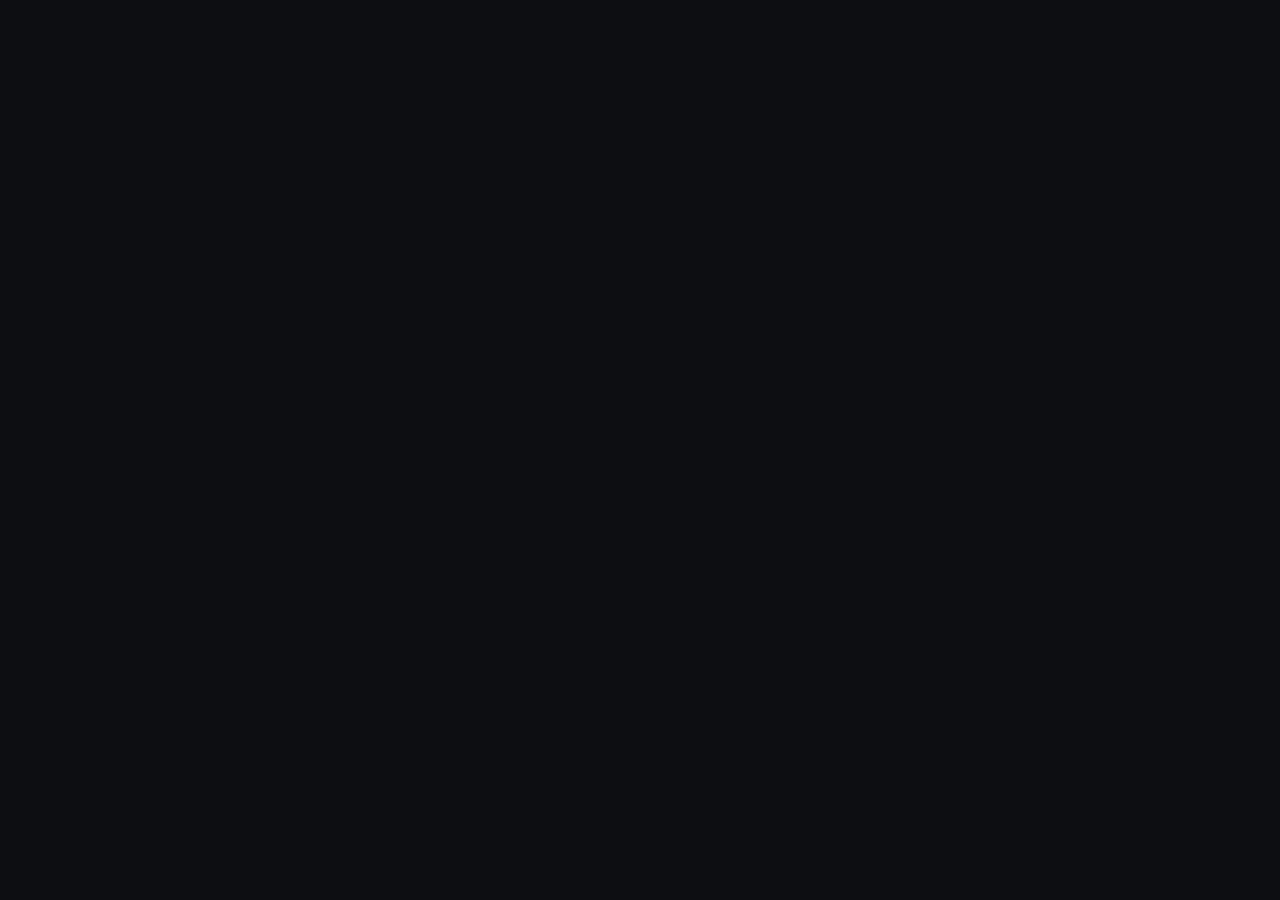
==== index.html @ af3ce326 "Add files via upload" ====
<!doctype html>
<html lang="lt">
  <head>
    <meta charset="UTF-8" />
    <meta name="viewport" content="width=device-width, initial-scale=1.0" />
    <title>Bimmeristai Kaunas</title>
    <meta
      name="description"
      content="Profesionalus BMW diagnostikos, kodavimo ir remonto servisas Kaune. Modernūs sprendimai Jūsų BMW automobiliui."
    />
    <meta property="og:title" content="Bimmeristai Kaunas" />
    <meta
      property="og:description"
      content="Profesionalus BMW diagnostikos, kodavimo ir remonto servisas Kaune. Modernūs sprendimai Jūsų BMW automobiliui."
    />
    <meta property="og:type" content="website" />
    <meta property="og:image" content="https://i.postimg.cc/wjW2sKHS/bimmeristai-logo.jpg" />
    <meta name="twitter:card" content="summary_large_image" />
    <link rel="preconnect" href="https://fonts.googleapis.com" />
    <link rel="preconnect" href="https://fonts.gstatic.com" crossorigin />
    <link
      href="https://fonts.googleapis.com/css2?family=JetBrains+Mono:wght@400;600&family=Plus+Jakarta+Sans:wght@400;500;600;700&family=Rajdhani:wght@600;700&display=swap"
      rel="stylesheet"
    />
    <link rel="stylesheet" href="./style.css" />
  </head>
  <body class="bg-[#0d0e12] text-[#f0f2f5] antialiased selection:bg-[#0066bf] selection:text-white">
    <div id="root"></div>
    <script src="./script.js" defer></script>
    <script type="module" src="/src/main.tsx"></script>
  </body>
</html>
---- style.css ----
/* ==========================================================================
   BIMMERISTAI KAUNAS — BMW DIAGNOSTIKA, KODAVIMAS IR REMONTAS
   Production Stylesheet (style.css)
   Theme: Dark M-Performance Automotive Precision
   ========================================================================== */

:root {
  --bg-canvas: #0d0e12;
  --bg-surface: #16181f;
  --bg-surface-elevated: #1c1f28;
  --bg-glass: rgba(22, 24, 31, 0.88);

  --m-blue: #0066bf;
  --m-blue-bright: #1e88e5;
  --m-navy: #00205b;
  --m-red: #e00000;

  --text-primary: #ffffff;
  --text-secondary: #f0f2f5;
  --text-muted: #9aa1b2;
  --text-subtle: #687082;

  --border-hairline: rgba(240, 242, 245, 0.1);
  --border-hover: rgba(0, 102, 191, 0.55);
  --border-red-accent: rgba(224, 0, 0, 0.55);

  --font-display: 'Rajdhani', -apple-system, BlinkMacSystemFont, sans-serif;
  --font-body: 'Plus Jakarta Sans', -apple-system, BlinkMacSystemFont, sans-serif;
  --font-mono: 'JetBrains Mono', monospace;

  --radius-sm: 6px;
  --radius-md: 10px;
  --radius-lg: 14px;

  --ease-out-expo: cubic-bezier(0.16, 1, 0.3, 1);
  --container-max: 1200px;
}

*,
*::before,
*::after {
  box-sizing: border-box;
}

html {
  scroll-behavior: smooth;
  background-color: var(--bg-canvas);
  color: var(--text-secondary);
  font-family: var(--font-body);
  -webkit-font-smoothing: antialiased;
  -moz-osx-font-smoothing: grayscale;
}

body {
  margin: 0;
  background-color: var(--bg-canvas);
  color: var(--text-secondary);
  line-height: 1.6;
  letter-spacing: 0.01em;
  overflow-x: hidden;
}

.m-stripe-bar {
  height: 3px;
  width: 100%;
  background: linear-gradient(
    90deg,
    var(--m-blue) 0%,
    var(--m-blue) 33.33%,
    var(--m-navy) 33.33%,
    var(--m-navy) 66.66%,
    var(--m-red) 66.66%,
    var(--m-red) 100%
  );
}

.m-stripe-pill {
  display: inline-flex;
  width: 36px;
  height: 4px;
  transform: skewX(-24deg);
  background: linear-gradient(
    90deg,
    var(--m-blue) 0%,
    var(--m-blue) 33%,
    var(--m-navy) 33%,
    var(--m-navy) 66%,
    var(--m-red) 66%,
    var(--m-red) 100%
  );
}

.font-display {
  font-family: var(--font-display);
}

.font-body {
  font-family: var(--font-body);
}

.font-mono-tabular {
  font-family: var(--font-mono);
  font-variant-numeric: tabular-nums;
}

.headline-balance {
  text-wrap: balance;
}

.carbon-surface {
  background-color: var(--bg-surface);
  background-image:
    radial-gradient(circle at 100% 0%, rgba(0, 102, 191, 0.10) 0%, transparent 50%),
    radial-gradient(circle at 0% 100%, rgba(224, 0, 0, 0.06) 0%, transparent 45%),
    repeating-linear-gradient(
      135deg,
      rgba(255, 255, 255, 0.014) 0px,
      rgba(255, 255, 255, 0.014) 2px,
      transparent 2px,
      transparent 6px
    );
  border: 1px solid var(--border-hairline);
  transition: transform 180ms var(--ease-out-expo), border-color 180ms var(--ease-out-expo);
}

.carbon-surface:hover {
  border-color: var(--border-hover);
  transform: translateY(-2px);
}

.site-header-glass {
  background: var(--bg-glass);
  backdrop-filter: blur(16px);
  -webkit-backdrop-filter: blur(16px);
  border-bottom: 1px solid var(--border-hairline);
}

.btn-m-primary {
  display: inline-flex;
  align-items: center;
  justify-content: center;
  gap: 0.5rem;
  background: linear-gradient(135deg, var(--m-blue) 0%, var(--m-navy) 100%);
  color: var(--text-primary);
  font-family: var(--font-body);
  font-weight: 600;
  border: 1px solid rgba(0, 102, 191, 0.75);
  border-radius: var(--radius-sm);
  padding: 0.75rem 1.5rem;
  text-decoration: none;
  white-space: nowrap;
  cursor: pointer;
  transition: transform 160ms var(--ease-out-expo), filter 160ms var(--ease-out-expo), border-color 160ms var(--ease-out-expo);
}

.btn-m-primary:hover {
  transform: translateY(-1px);
  filter: brightness(1.12);
  border-color: #3898ec;
}

.btn-m-danger {
  display: inline-flex;
  align-items: center;
  justify-content: center;
  gap: 0.5rem;
  background: linear-gradient(135deg, var(--m-red) 0%, #990000 100%);
  color: var(--text-primary);
  font-family: var(--font-body);
  font-weight: 600;
  border: 1px solid rgba(224, 0, 0, 0.8);
  border-radius: var(--radius-sm);
  padding: 0.625rem 1.25rem;
  text-decoration: none;
  white-space: nowrap;
  cursor: pointer;
  transition: transform 160ms var(--ease-out-expo), filter 160ms var(--ease-out-expo);
}

.btn-m-danger:hover {
  transform: translateY(-1px);
  filter: brightness(1.12);
}

.btn-m-secondary {
  display: inline-flex;
  align-items: center;
  justify-content: center;
  gap: 0.5rem;
  background: rgba(22, 24, 31, 0.9);
  color: var(--text-secondary);
  font-family: var(--font-body);
  font-weight: 600;
  border: 1px solid rgba(240, 242, 245, 0.18);
  border-radius: var(--radius-sm);
  padding: 0.75rem 1.5rem;
  text-decoration: none;
  white-space: nowrap;
  cursor: pointer;
  transition: transform 160ms var(--ease-out-expo), border-color 160ms var(--ease-out-expo);
}

.btn-m-secondary:hover {
  transform: translateY(-1px);
  border-color: var(--m-blue);
  color: var(--text-primary);
}

.nav-link-clean {
  position: relative;
  color: var(--text-secondary);
  text-decoration: none;
  font-size: 0.9375rem;
  font-weight: 500;
  white-space: nowrap;
  padding: 0.25rem 0;
  transition: color 160ms var(--ease-out-expo);
}

.nav-link-clean::after {
  content: '';
  position: absolute;
  left: 0;
  bottom: -2px;
  width: 100%;
  height: 2px;
  background: linear-gradient(90deg, var(--m-blue), var(--m-red));
  transform: scaleX(0);
  transform-origin: left;
  transition: transform 180ms var(--ease-out-expo);
}

.nav-link-clean:hover {
  color: var(--text-primary);
}

.nav-link-clean:hover::after {
  transform: scaleX(1);
}

a:focus-visible,
button:focus-visible,
input:focus-visible,
select:focus-visible,
textarea:focus-visible {
  outline: 2px solid var(--m-blue-bright);
  outline-offset: 2px;
}

.warning-callout-bar {
  display: inline-flex;
  align-items: center;
  gap: 0.625rem;
  padding: 0.5rem 0.875rem;
  background: rgba(224, 0, 0, 0.12);
  border-left: 3px solid var(--m-red);
  color: var(--text-primary);
  font-size: 0.875rem;
  font-weight: 600;
}
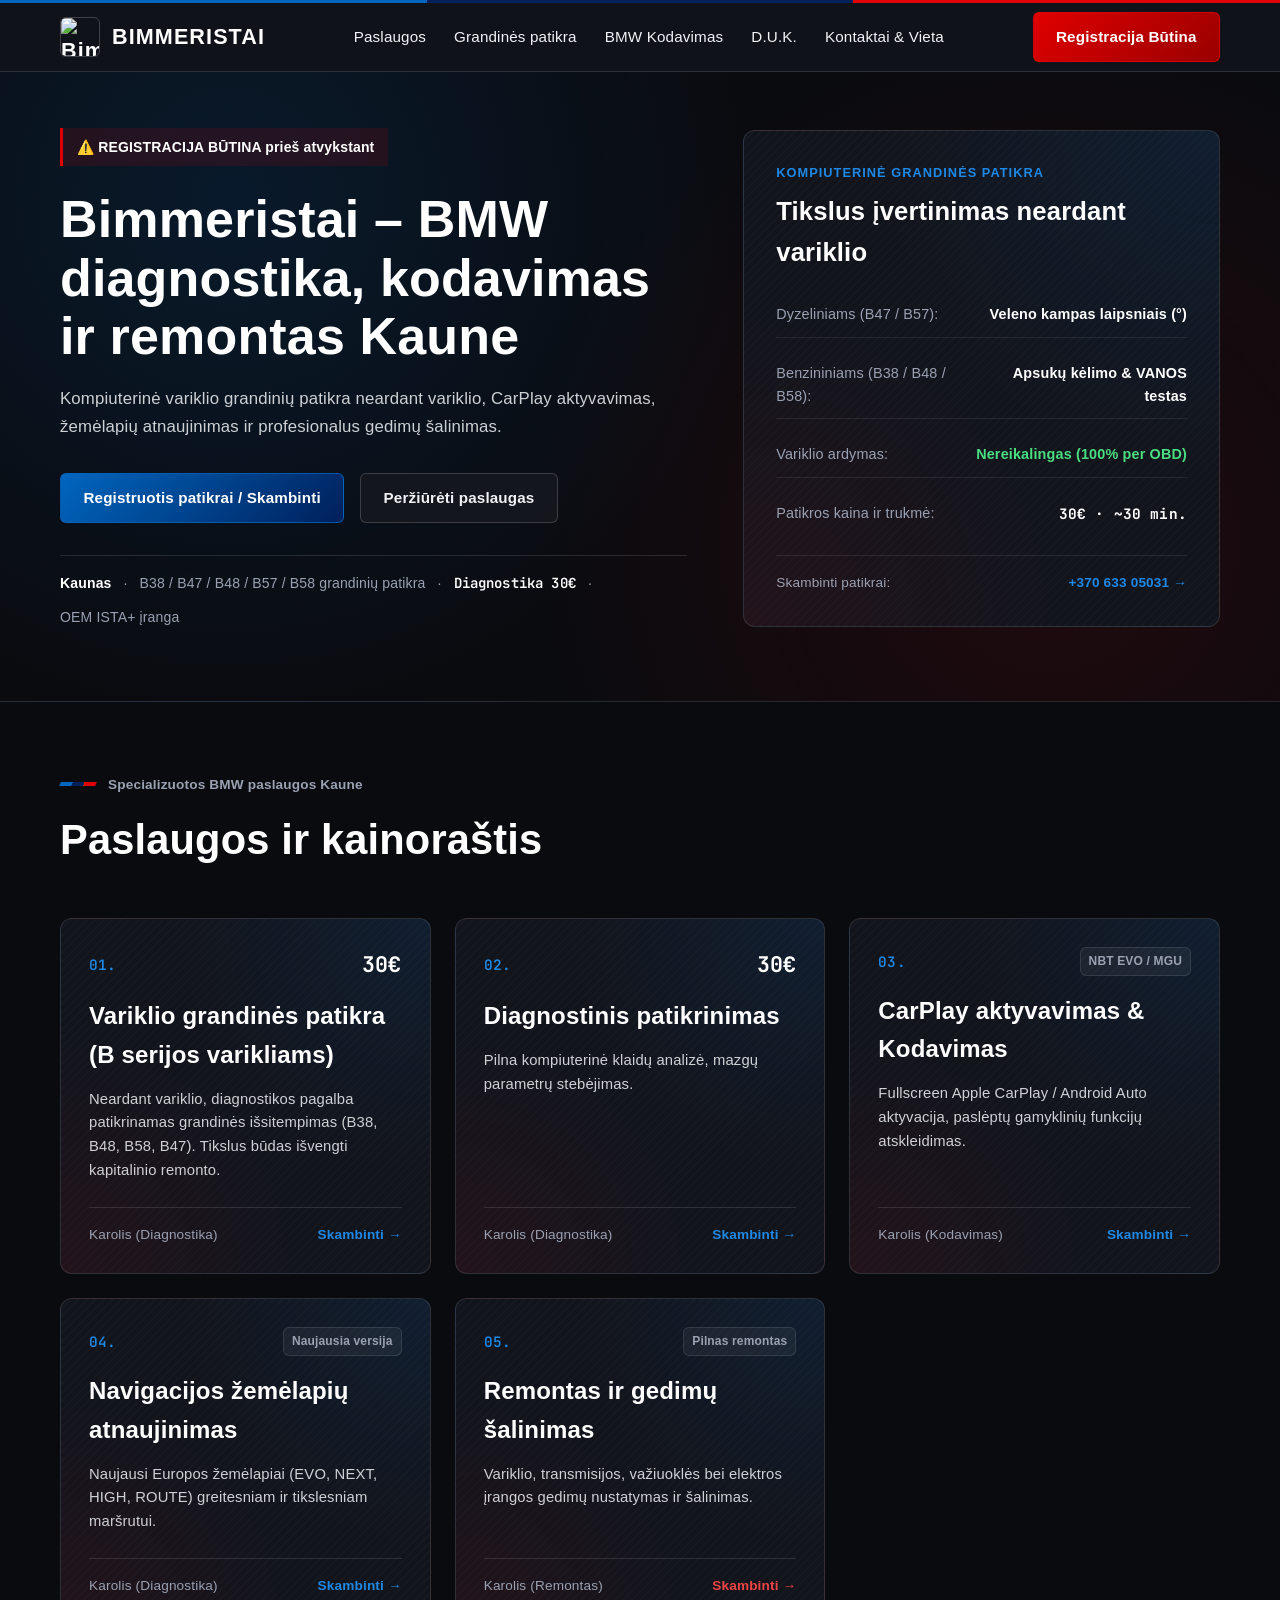
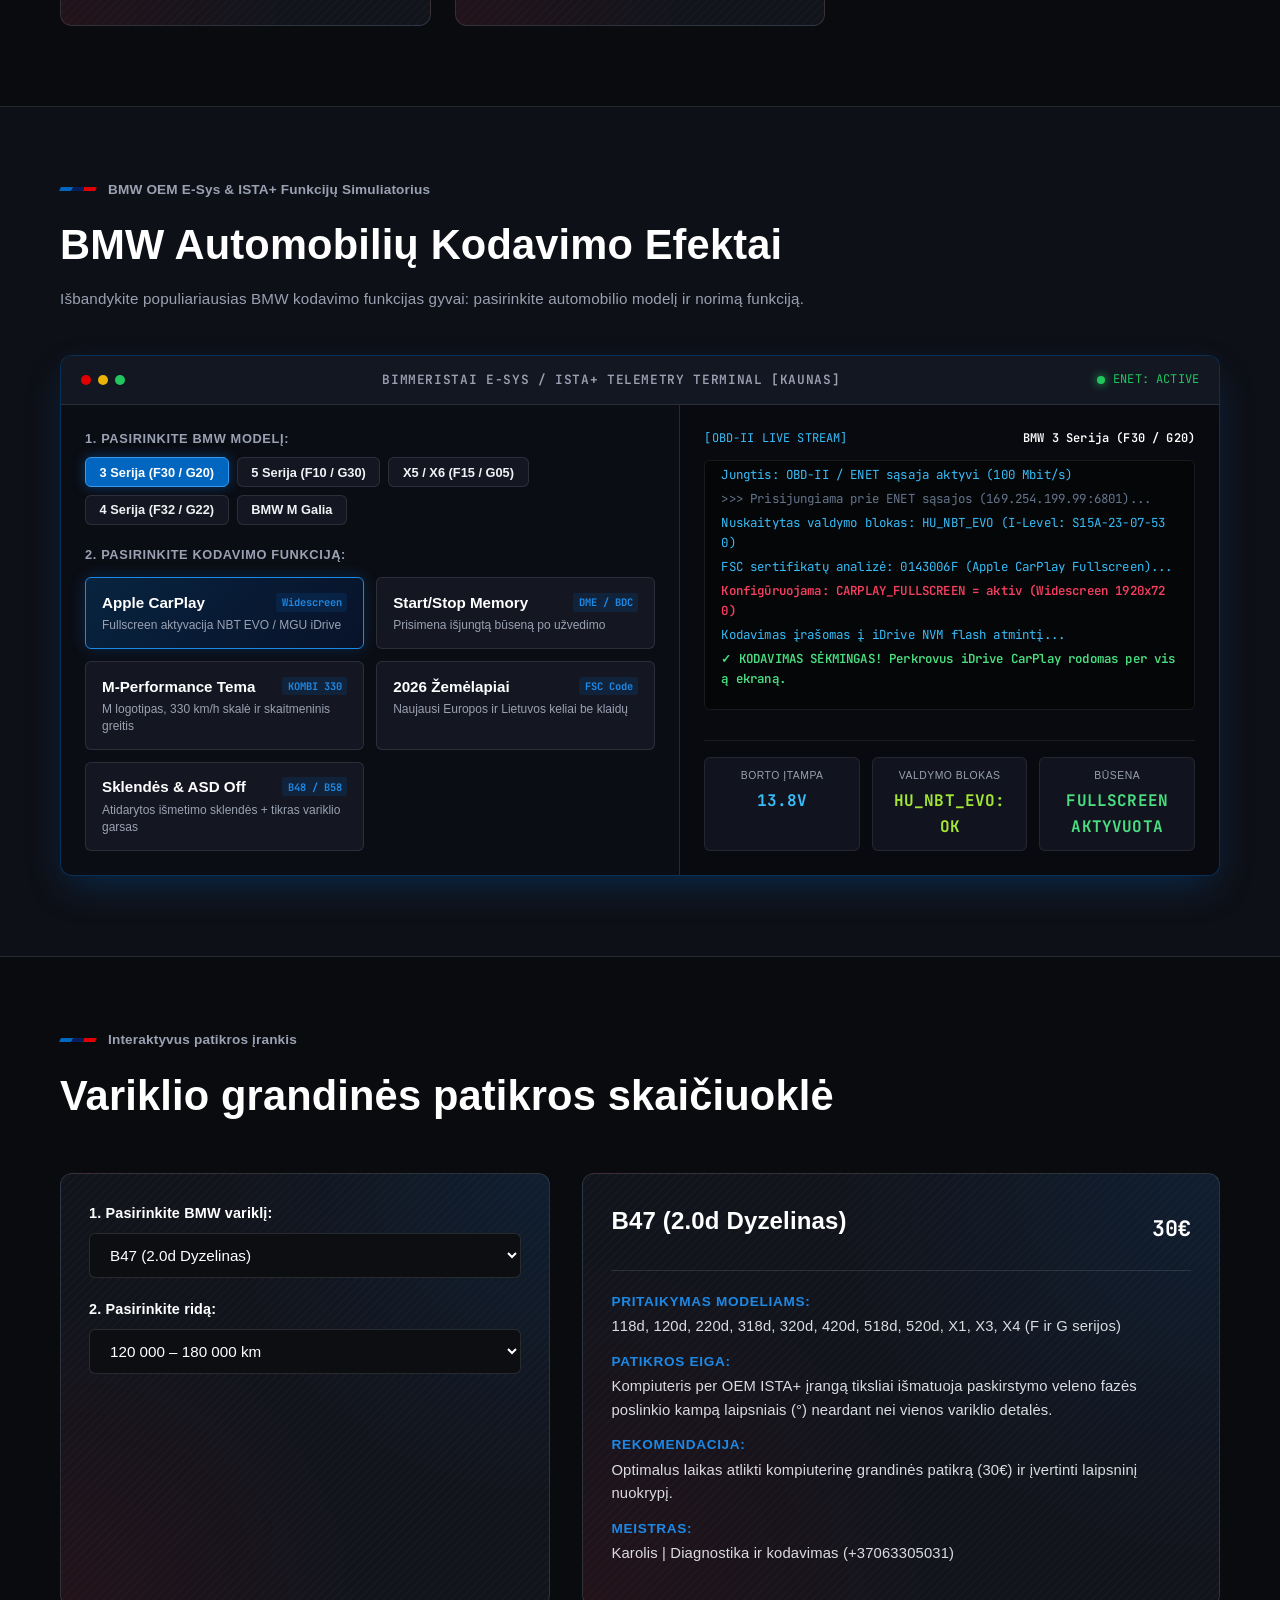
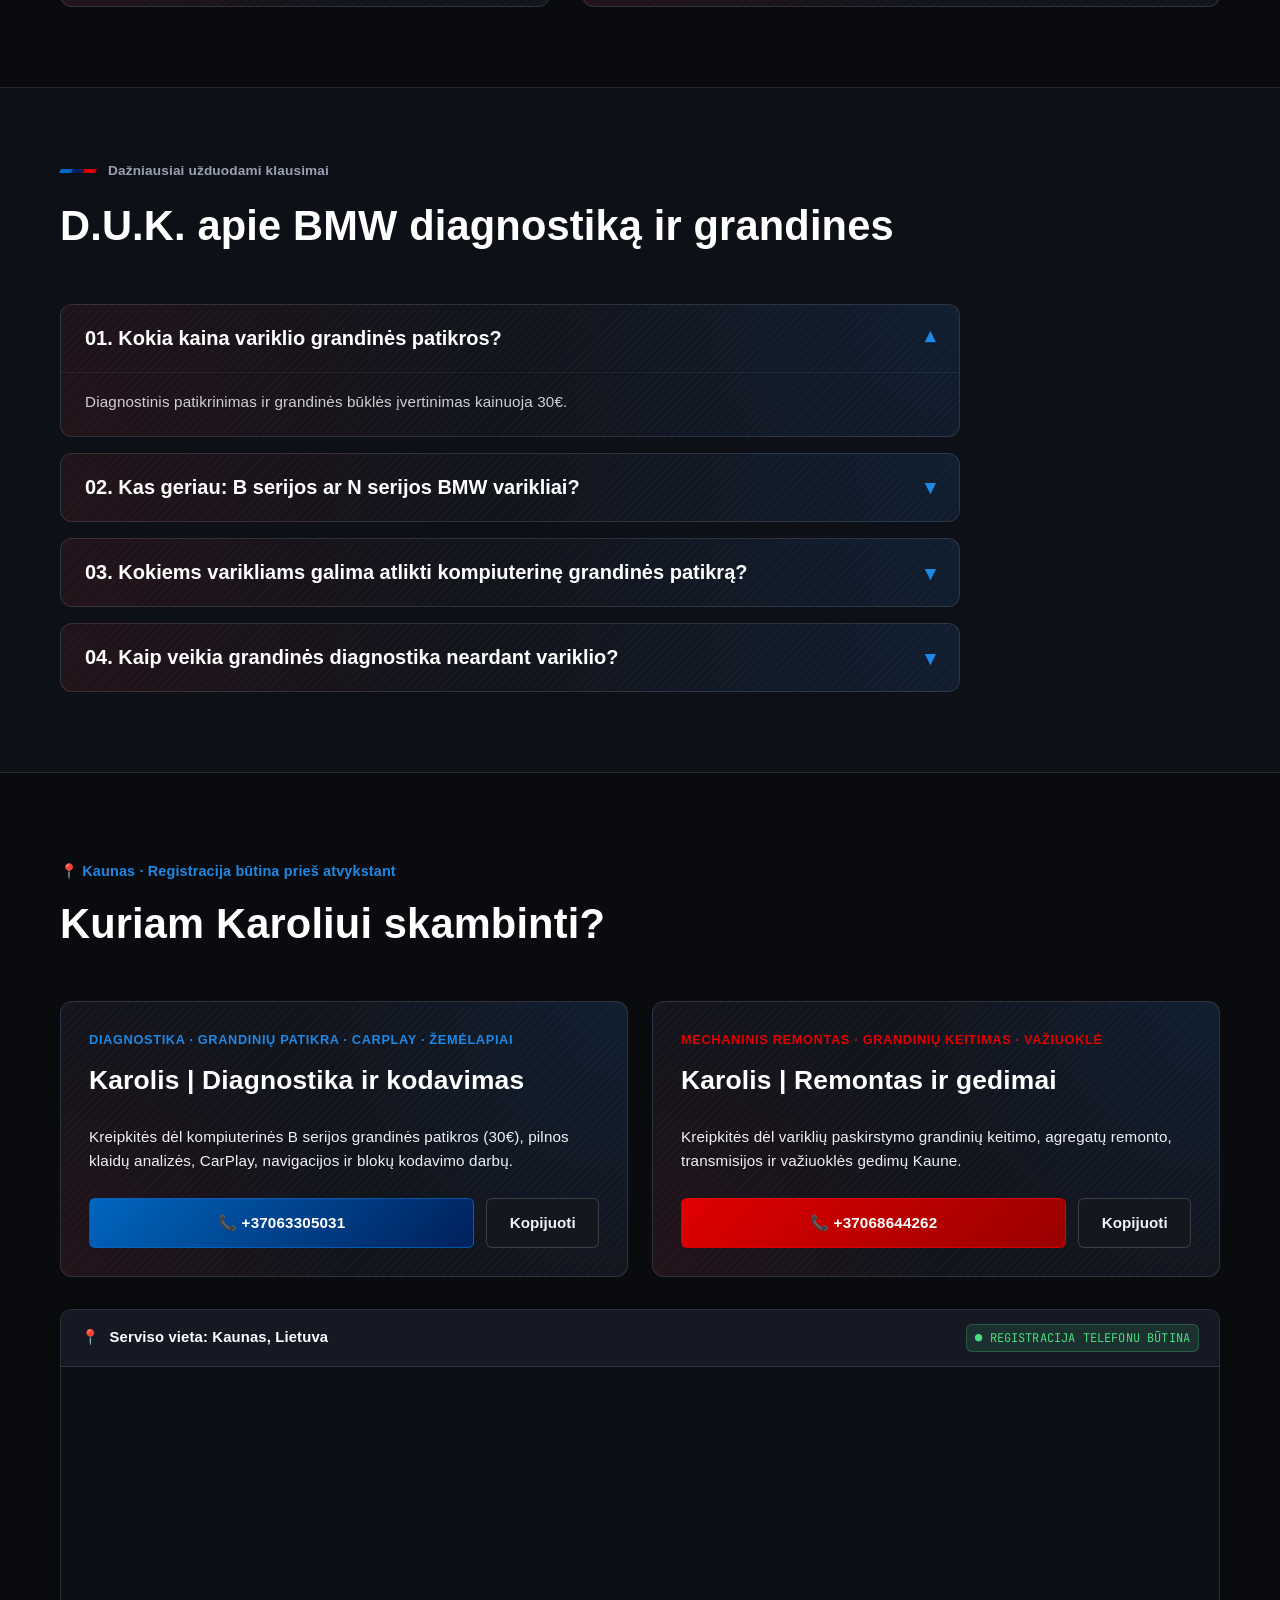
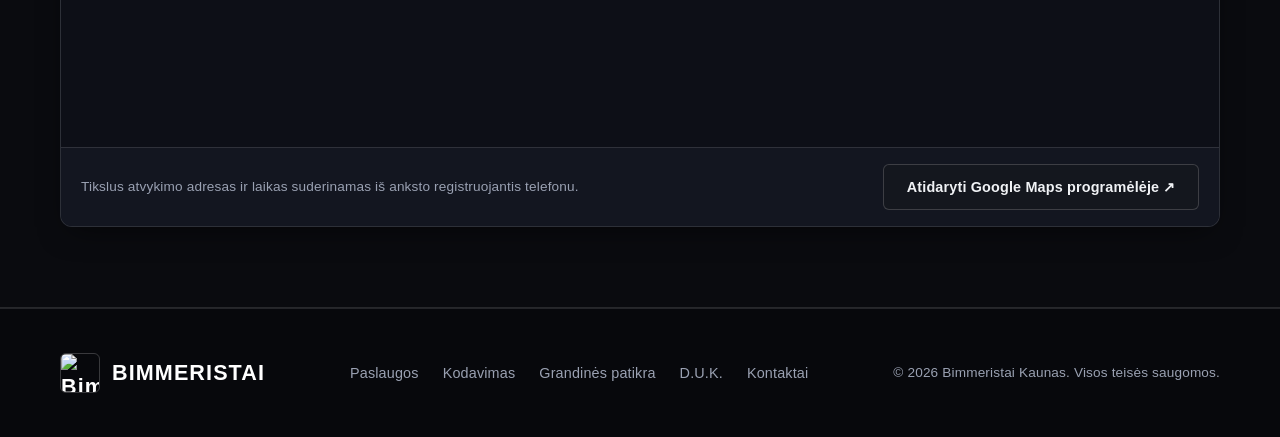
==== commit bd0e4c83: "feat: initialize project structure and website assets Set up the project with Vite, React, and TypeS" ====
--- a/index.html
+++ b/index.html
@@ -3,15 +3,15 @@
   <head>
     <meta charset="UTF-8" />
     <meta name="viewport" content="width=device-width, initial-scale=1.0" />
-    <title>Bimmeristai Kaunas</title>
+    <title>Bimmeristai Kaunas – BMW Diagnostika, Kodavimas ir Remontas</title>
     <meta
       name="description"
-      content="Profesionalus BMW diagnostikos, kodavimo ir remonto servisas Kaune. Modernūs sprendimai Jūsų BMW automobiliui."
+      content="Profesionalus BMW diagnostikos, kodavimo ir remonto servisas Kaune. B serijos grandinių patikra neardant variklio (30€), Fullscreen CarPlay, žemėlapiai."
     />
-    <meta property="og:title" content="Bimmeristai Kaunas" />
+    <meta property="og:title" content="Bimmeristai Kaunas – BMW Diagnostika ir Kodavimas" />
     <meta
       property="og:description"
-      content="Profesionalus BMW diagnostikos, kodavimo ir remonto servisas Kaune. Modernūs sprendimai Jūsų BMW automobiliui."
+      content="Profesionalus BMW diagnostikos, kodavimo ir remonto servisas Kaune. B serijos variklio grandinių patikra neardant variklio, 30€ diagnostika."
     />
     <meta property="og:type" content="website" />
     <meta property="og:image" content="https://i.postimg.cc/wjW2sKHS/bimmeristai-logo.jpg" />
@@ -24,9 +24,610 @@
     />
     <link rel="stylesheet" href="./style.css" />
   </head>
-  <body class="bg-[#0d0e12] text-[#f0f2f5] antialiased selection:bg-[#0066bf] selection:text-white">
-    <div id="root"></div>
+  <body class="bg-[#0a0b0f] text-[#f0f2f5] antialiased selection:bg-[#0066bf] selection:text-white">
+    <div id="root">
+      <!-- 1. M-STRIPE BAR & HEADER -->
+      <div class="m-stripe-bar" aria-hidden="true"></div>
+      <header class="site-header-glass">
+        <div class="container header-inner">
+          <a href="#pradzia" class="brand-lockup">
+            <img
+              src="https://i.postimg.cc/wjW2sKHS/bimmeristai-logo.jpg"
+              alt="Bimmeristai logotipas"
+              referrerpolicy="no-referrer"
+              class="brand-logo"
+            />
+            <span>BIMMERISTAI</span>
+          </a>
+
+          <nav class="desktop-nav" aria-label="Pagrindinė navigacija">
+            <a href="#paslaugos" class="nav-link-clean">Paslaugos</a>
+            <a href="#patikra" class="nav-link-clean">Grandinės patikra</a>
+            <a href="#kodavimas" class="nav-link-clean">BMW Kodavimas</a>
+            <a href="#duk" class="nav-link-clean">D.U.K.</a>
+            <a href="#kontaktai" class="nav-link-clean">Kontaktai &amp; Vieta</a>
+          </nav>
+
+          <div class="header-actions">
+            <a href="#kontaktai" class="btn-m-danger">Registracija Būtina</a>
+            <button
+              type="button"
+              id="mobile-menu-toggle"
+              aria-expanded="false"
+              aria-controls="mobile-menu-drawer"
+              aria-label="Atidaryti navigacijos meniu"
+              class="mobile-toggle-btn"
+            >
+              ☰
+            </button>
+          </div>
+        </div>
+
+        <div id="mobile-menu-drawer" class="mobile-drawer hidden">
+          <nav class="mobile-nav-list" aria-label="Mobili navigacija">
+            <a href="#paslaugos">Paslaugos</a>
+            <a href="#patikra">Grandinės patikra</a>
+            <a href="#kodavimas">BMW Kodavimo simuliatorius</a>
+            <a href="#duk">D.U.K.</a>
+            <a href="#kontaktai">Kontaktai &amp; Vieta Kaune</a>
+            <div style="display: flex; flex-direction: column; gap: 0.5rem; margin-top: 0.5rem;">
+              <a href="tel:+37063305031" class="btn-m-primary" style="justify-content: center;">
+                Diagnostika: +37063305031
+              </a>
+              <a href="tel:+37068644262" class="btn-m-secondary" style="justify-content: center;">
+                Remontas: +37068644262
+              </a>
+            </div>
+          </nav>
+        </div>
+      </header>
+
+      <main id="pradzia">
+        <!-- 2. HERO SECTION -->
+        <section class="section-hero">
+          <div class="container hero-grid">
+            <div>
+              <div class="warning-callout-bar">
+                <span>⚠️ REGISTRACIJA BŪTINA prieš atvykstant</span>
+              </div>
+              <h1 class="hero-headline headline-balance">
+                Bimmeristai – BMW diagnostika, kodavimas ir remontas Kaune
+              </h1>
+              <p class="hero-subheadline">
+                Kompiuterinė variklio grandinių patikra neardant variklio, CarPlay aktyvavimas,
+                žemėlapių atnaujinimas ir profesionalus gedimų šalinimas.
+              </p>
+              <div class="hero-cta-row">
+                <a href="#kontaktai" class="btn-m-primary">Registruotis patikrai / Skambinti</a>
+                <a href="#paslaugos" class="btn-m-secondary">Peržiūrėti paslaugas</a>
+              </div>
+              <div class="hero-meta-line">
+                <span style="color: #ffffff; font-weight: 600;">Kaunas</span>
+                <span aria-hidden="true">·</span>
+                <span>B38 / B47 / B48 / B57 / B58 grandinių patikra</span>
+                <span aria-hidden="true">·</span>
+                <span class="font-mono-tabular" style="color: #ffffff; font-weight: 600;">Diagnostika 30€</span>
+                <span aria-hidden="true">·</span>
+                <span>OEM ISTA+ įranga</span>
+              </div>
+            </div>
+
+            <div class="carbon-surface hero-telemetry-card">
+              <p class="telemetry-kicker">Kompiuterinė grandinės patikra</p>
+              <h2 class="telemetry-title">Tikslus įvertinimas neardant variklio</h2>
+              <ul class="telemetry-list">
+                <li>
+                  <span>Dyzeliniams (B47 / B57):</span>
+                  <strong>Veleno kampas laipsniais (°)</strong>
+                </li>
+                <li>
+                  <span>Benzininiams (B38 / B48 / B58):</span>
+                  <strong>Apsukų kėlimo &amp; VANOS testas</strong>
+                </li>
+                <li>
+                  <span>Variklio ardymas:</span>
+                  <strong style="color: #4ade80;">Nereikalingas (100% per OBD)</strong>
+                </li>
+                <li>
+                  <span>Patikros kaina ir trukmė:</span>
+                  <strong class="font-mono-tabular">30€ · ~30 min.</strong>
+                </li>
+              </ul>
+              <div style="margin-top: 1.25rem; padding-top: 1rem; border-top: 1px solid rgba(255,255,255,0.08); display: flex; justify-content: space-between; align-items: center; font-size: 0.85rem;">
+                <span style="color: var(--text-muted);">Skambinti patikrai:</span>
+                <a href="tel:+37063305031" style="color: var(--m-blue-bright); font-weight: 600; text-decoration: none;">
+                  +370 633 05031 →
+                </a>
+              </div>
+            </div>
+          </div>
+        </section>
+
+        <!-- 3. SERVICES & PRICING SECTION -->
+        <section id="paslaugos" class="section-block">
+          <div class="container">
+            <div class="section-header">
+              <div class="kicker-row">
+                <span class="m-stripe-pill" aria-hidden="true"></span>
+                <span>Specializuotos BMW paslaugos Kaune</span>
+              </div>
+              <h2 class="section-title">Paslaugos ir kainoraštis</h2>
+            </div>
+
+            <div class="services-grid">
+              <article class="carbon-surface service-card">
+                <div>
+                  <div class="service-card-top">
+                    <span class="service-num font-mono-tabular">01.</span>
+                    <span class="service-price font-mono-tabular">30€</span>
+                  </div>
+                  <h3 class="service-title">Variklio grandinės patikra (B serijos varikliams)</h3>
+                  <p class="service-desc">
+                    Neardant variklio, diagnostikos pagalba patikrinamas grandinės išsitempimas (B38,
+                    B48, B58, B47). Tikslus būdas išvengti kapitalinio remonto.
+                  </p>
+                </div>
+                <div style="margin-top: 1.5rem; padding-top: 1rem; border-top: 1px solid var(--border-hairline); display: flex; justify-content: space-between; align-items: center; font-size: 0.85rem;">
+                  <span style="color: var(--text-muted);">Karolis (Diagnostika)</span>
+                  <a href="tel:+37063305031" style="color: var(--m-blue-bright); font-weight: 600; text-decoration: none;">Skambinti →</a>
+                </div>
+              </article>
+
+              <article class="carbon-surface service-card">
+                <div>
+                  <div class="service-card-top">
+                    <span class="service-num font-mono-tabular">02.</span>
+                    <span class="service-price font-mono-tabular">30€</span>
+                  </div>
+                  <h3 class="service-title">Diagnostinis patikrinimas</h3>
+                  <p class="service-desc">
+                    Pilna kompiuterinė klaidų analizė, mazgų parametrų stebėjimas.
+                  </p>
+                </div>
+                <div style="margin-top: 1.5rem; padding-top: 1rem; border-top: 1px solid var(--border-hairline); display: flex; justify-content: space-between; align-items: center; font-size: 0.85rem;">
+                  <span style="color: var(--text-muted);">Karolis (Diagnostika)</span>
+                  <a href="tel:+37063305031" style="color: var(--m-blue-bright); font-weight: 600; text-decoration: none;">Skambinti →</a>
+                </div>
+              </article>
+
+              <article class="carbon-surface service-card">
+                <div>
+                  <div class="service-card-top">
+                    <span class="service-num font-mono-tabular">03.</span>
+                    <span class="service-tag">NBT EVO / MGU</span>
+                  </div>
+                  <h3 class="service-title">CarPlay aktyvavimas &amp; Kodavimas</h3>
+                  <p class="service-desc">
+                    Fullscreen Apple CarPlay / Android Auto aktyvacija, paslėptų gamyklinių funkcijų
+                    atskleidimas.
+                  </p>
+                </div>
+                <div style="margin-top: 1.5rem; padding-top: 1rem; border-top: 1px solid var(--border-hairline); display: flex; justify-content: space-between; align-items: center; font-size: 0.85rem;">
+                  <span style="color: var(--text-muted);">Karolis (Kodavimas)</span>
+                  <a href="tel:+37063305031" style="color: var(--m-blue-bright); font-weight: 600; text-decoration: none;">Skambinti →</a>
+                </div>
+              </article>
+
+              <article class="carbon-surface service-card">
+                <div>
+                  <div class="service-card-top">
+                    <span class="service-num font-mono-tabular">04.</span>
+                    <span class="service-tag">Naujausia versija</span>
+                  </div>
+                  <h3 class="service-title">Navigacijos žemėlapių atnaujinimas</h3>
+                  <p class="service-desc">
+                    Naujausi Europos žemėlapiai (EVO, NEXT, HIGH, ROUTE) greitesniam ir tikslesniam
+                    maršrutui.
+                  </p>
+                </div>
+                <div style="margin-top: 1.5rem; padding-top: 1rem; border-top: 1px solid var(--border-hairline); display: flex; justify-content: space-between; align-items: center; font-size: 0.85rem;">
+                  <span style="color: var(--text-muted);">Karolis (Diagnostika)</span>
+                  <a href="tel:+37063305031" style="color: var(--m-blue-bright); font-weight: 600; text-decoration: none;">Skambinti →</a>
+                </div>
+              </article>
+
+              <article class="carbon-surface service-card">
+                <div>
+                  <div class="service-card-top">
+                    <span class="service-num font-mono-tabular">05.</span>
+                    <span class="service-tag">Pilnas remontas</span>
+                  </div>
+                  <h3 class="service-title">Remontas ir gedimų šalinimas</h3>
+                  <p class="service-desc">
+                    Variklio, transmisijos, važiuoklės bei elektros įrangos gedimų nustatymas ir
+                    šalinimas.
+                  </p>
+                </div>
+                <div style="margin-top: 1.5rem; padding-top: 1rem; border-top: 1px solid var(--border-hairline); display: flex; justify-content: space-between; align-items: center; font-size: 0.85rem;">
+                  <span style="color: var(--text-muted);">Karolis (Remontas)</span>
+                  <a href="tel:+37068644262" style="color: #ef4444; font-weight: 600; text-decoration: none;">Skambinti →</a>
+                </div>
+              </article>
+            </div>
+          </div>
+        </section>
+
+        <!-- 4. BMW CAR CODING & DIAGNOSTIC SIMULATOR (BMW M-PERFORMANCE EFFECT) -->
+        <section id="kodavimas" class="section-block section-alt">
+          <div class="container">
+            <div class="section-header">
+              <div class="kicker-row">
+                <span class="m-stripe-pill" aria-hidden="true"></span>
+                <span>BMW OEM E-Sys &amp; ISTA+ Funkcijų Simuliatorius</span>
+              </div>
+              <h2 class="section-title">BMW Automobilių Kodavimo Efektai</h2>
+              <p style="color: var(--text-muted); margin-top: 0.5rem; font-size: 0.95rem;">
+                Išbandykite populiariausias BMW kodavimo funkcijas gyvai: pasirinkite automobilio modelį ir norimą funkciją.
+              </p>
+            </div>
+
+            <div class="bmw-coding-terminal">
+              <!-- Terminal top bar -->
+              <div class="coding-terminal-header">
+                <div class="coding-traffic-lights">
+                  <span class="coding-dot red"></span>
+                  <span class="coding-dot yellow"></span>
+                  <span class="coding-dot green"></span>
+                </div>
+                <div class="coding-session-title">
+                  BIMMERISTAI E-SYS / ISTA+ TELEMETRY TERMINAL [KAUNAS]
+                </div>
+                <div class="coding-connection-status">
+                  <span class="status-beacon"></span>
+                  <span>ENET: ACTIVE</span>
+                </div>
+              </div>
+
+              <!-- Workbench Grid -->
+              <div class="coding-workbench-grid">
+                <!-- Left panel: Car & Preset selector -->
+                <div class="coding-options-panel">
+                  <span style="font-size: 0.8rem; text-transform: uppercase; letter-spacing: 0.05em; font-weight: 600; color: var(--text-muted); display: block; margin-bottom: 0.5rem;">
+                    1. Pasirinkite BMW modelį:
+                  </span>
+                  <div class="coding-car-selector-row">
+                    <button type="button" class="coding-car-chip active" data-car-chip="BMW 3 Serija (F30 / G20)">3 Serija (F30 / G20)</button>
+                    <button type="button" class="coding-car-chip" data-car-chip="BMW 5 Serija (F10 / G30)">5 Serija (F10 / G30)</button>
+                    <button type="button" class="coding-car-chip" data-car-chip="BMW X5 / X6 (F15 / G05)">X5 / X6 (F15 / G05)</button>
+                    <button type="button" class="coding-car-chip" data-car-chip="BMW 4 Serija (F32 / G22)">4 Serija (F32 / G22)</button>
+                    <button type="button" class="coding-car-chip" data-car-chip="BMW M Serija (M2 / M3 / M4 / M5)">BMW M Galia</button>
+                  </div>
+
+                  <span style="font-size: 0.8rem; text-transform: uppercase; letter-spacing: 0.05em; font-weight: 600; color: var(--text-muted); display: block; margin-top: 1.25rem; margin-bottom: 0.5rem;">
+                    2. Pasirinkite kodavimo funkciją:
+                  </span>
+                  <div class="coding-preset-grid">
+                    <button type="button" class="coding-preset-btn active" data-coding-preset="carplay">
+                      <div class="coding-preset-name">
+                        <span>Apple CarPlay</span>
+                        <span class="coding-preset-tag">Widescreen</span>
+                      </div>
+                      <span class="coding-preset-desc">Fullscreen aktyvacija NBT EVO / MGU iDrive</span>
+                    </button>
+
+                    <button type="button" class="coding-preset-btn" data-coding-preset="startstop">
+                      <div class="coding-preset-name">
+                        <span>Start/Stop Memory</span>
+                        <span class="coding-preset-tag">DME / BDC</span>
+                      </div>
+                      <span class="coding-preset-desc">Prisimena išjungtą būseną po užvedimo</span>
+                    </button>
+
+                    <button type="button" class="coding-preset-btn" data-coding-preset="cluster">
+                      <div class="coding-preset-name">
+                        <span>M-Performance Tema</span>
+                        <span class="coding-preset-tag">KOMBI 330</span>
+                      </div>
+                      <span class="coding-preset-desc">M logotipas, 330 km/h skalė ir skaitmeninis greitis</span>
+                    </button>
+
+                    <button type="button" class="coding-preset-btn" data-coding-preset="maps">
+                      <div class="coding-preset-name">
+                        <span>2026 Žemėlapiai</span>
+                        <span class="coding-preset-tag">FSC Code</span>
+                      </div>
+                      <span class="coding-preset-desc">Naujausi Europos ir Lietuvos keliai be klaidų</span>
+                    </button>
+
+                    <button type="button" class="coding-preset-btn" data-coding-preset="exhaust">
+                      <div class="coding-preset-name">
+                        <span>Sklendės &amp; ASD Off</span>
+                        <span class="coding-preset-tag">B48 / B58</span>
+                      </div>
+                      <span class="coding-preset-desc">Atidarytos išmetimo sklendės + tikras variklio garsas</span>
+                    </button>
+                  </div>
+                </div>
+
+                <!-- Right panel: Live telemetry & coding console -->
+                <div class="coding-console-panel">
+                  <div>
+                    <div style="display: flex; justify-content: space-between; align-items: center; margin-bottom: 0.75rem;">
+                      <span style="font-family: var(--font-mono); font-size: 0.75rem; color: #38bdf8;">
+                        [OBD-II LIVE STREAM]
+                      </span>
+                      <span id="coding-selected-car" style="font-family: var(--font-mono); font-size: 0.75rem; color: #ffffff; font-weight: 600;">
+                        BMW 3 Serija (F30 / G20)
+                      </span>
+                    </div>
+                    <div id="coding-console-stream" class="coding-log-stream">
+                      <!-- Live log lines injected by script.js -->
+                    </div>
+                  </div>
+
+                  <div class="coding-gauge-row">
+                    <div class="coding-gauge-card">
+                      <span class="coding-gauge-label">Borto įtampa</span>
+                      <span id="coding-gauge-volt" class="coding-gauge-val" style="color: #38bdf8;">13.8V</span>
+                    </div>
+                    <div class="coding-gauge-card">
+                      <span class="coding-gauge-label">Valdymo blokas</span>
+                      <span id="coding-gauge-ecu" class="coding-gauge-val" style="color: #a3e635;">HU_NBT_EVO</span>
+                    </div>
+                    <div class="coding-gauge-card">
+                      <span class="coding-gauge-label">Būsena</span>
+                      <span id="coding-gauge-result" class="coding-gauge-val" style="color: #4ade80;">FULLSCREEN</span>
+                    </div>
+                  </div>
+                </div>
+              </div>
+            </div>
+          </div>
+        </section>
+
+        <!-- 5. INTERACTIVE ENGINE CHAIN CHECKER -->
+        <section id="patikra" class="section-block">
+          <div class="container">
+            <div class="section-header">
+              <div class="kicker-row">
+                <span class="m-stripe-pill" aria-hidden="true"></span>
+                <span>Interaktyvus patikros įrankis</span>
+              </div>
+              <h2 class="section-title">Variklio grandinės patikros skaičiuoklė</h2>
+            </div>
+
+            <div class="checker-grid">
+              <div class="carbon-surface checker-controls">
+                <label for="checker-engine" class="field-label">1. Pasirinkite BMW variklį:</label>
+                <select id="checker-engine" class="field-input">
+                  <option value="B47">B47 (2.0d Dyzelinas)</option>
+                  <option value="B57">B57 (3.0d Dyzelinas)</option>
+                  <option value="B48">B48 (2.0i Benzinas)</option>
+                  <option value="B58">B58 (3.0i Benzinas)</option>
+                  <option value="B38">B38 (1.5i Benzinas)</option>
+                  <option value="N_SERIES">N47 / N57 / N20 (N serija)</option>
+                </select>
+
+                <label for="checker-mileage" class="field-label">2. Pasirinkite ridą:</label>
+                <select id="checker-mileage" class="field-input">
+                  <option value="under120">Iki 120 000 km</option>
+                  <option value="120to180" selected>120 000 – 180 000 km</option>
+                  <option value="180to240">180 000 – 240 000 km</option>
+                  <option value="over240">Virš 240 000 km</option>
+                </select>
+              </div>
+
+              <div class="carbon-surface checker-output">
+                <div class="checker-output-header">
+                  <h3 id="checker-result-title" class="service-title">B47 (2.0d Dyzelinas)</h3>
+                  <span id="checker-result-price" class="service-price font-mono-tabular">30€</span>
+                </div>
+                <p class="checker-line">
+                  <strong>Pritaikymas modeliams:</strong>
+                  <span id="checker-result-models">118d, 120d, 220d, 318d, 320d, 420d, 518d, 520d, X1, X3, X4</span>
+                </p>
+                <p class="checker-line">
+                  <strong>Patikros eiga:</strong>
+                  <span id="checker-result-method">Kompiuteris per OEM ISTA+ įrangą tiksliai išmatuoja paskirstymo veleno fazės poslinkio kampą laipsniais (°) neardant nei vienos variklio detalės.</span>
+                </p>
+                <p class="checker-line">
+                  <strong>Rekomendacija:</strong>
+                  <span id="checker-result-advice">Optimalus laikas atlikti kompiuterinę grandinės patikrą (30€) ir įvertinti laipsninį nuokrypį.</span>
+                </p>
+                <p class="checker-line">
+                  <strong>Meistras:</strong>
+                  <span id="checker-result-specialist">Karolis | Diagnostika ir kodavimas (+37063305031)</span>
+                </p>
+              </div>
+            </div>
+          </div>
+        </section>
+
+        <!-- 6. INTERACTIVE FAQ SECTION -->
+        <section id="duk" class="section-block section-alt">
+          <div class="container">
+            <div class="section-header">
+              <div class="kicker-row">
+                <span class="m-stripe-pill" aria-hidden="true"></span>
+                <span>Dažniausiai užduodami klausimai</span>
+              </div>
+              <h2 class="section-title">D.U.K. apie BMW diagnostiką ir grandines</h2>
+            </div>
+
+            <div class="faq-list">
+              <div class="carbon-surface faq-item">
+                <button
+                  type="button"
+                  data-faq-trigger
+                  aria-expanded="true"
+                  aria-controls="faq-panel-1"
+                  class="faq-trigger"
+                >
+                  <span>01. Kokia kaina variklio grandinės patikros?</span>
+                  <span class="faq-icon">▾</span>
+                </button>
+                <div id="faq-panel-1" class="faq-panel">
+                  Diagnostinis patikrinimas ir grandinės būklės įvertinimas kainuoja 30€.
+                </div>
+              </div>
+
+              <div class="carbon-surface faq-item">
+                <button
+                  type="button"
+                  data-faq-trigger
+                  aria-expanded="false"
+                  aria-controls="faq-panel-2"
+                  class="faq-trigger"
+                >
+                  <span>02. Kas geriau: B serijos ar N serijos BMW varikliai?</span>
+                  <span class="faq-icon">▾</span>
+                </button>
+                <div id="faq-panel-2" class="faq-panel hidden">
+                  B serijos varikliuose yra ištaisyta dauguma N serijos klaidų – grandinės tarnauja
+                  daug geriau, indėklai patikimesni, o varikliai atlaiko didesnę galią.
+                </div>
+              </div>
+
+              <div class="carbon-surface faq-item">
+                <button
+                  type="button"
+                  data-faq-trigger
+                  aria-expanded="false"
+                  aria-controls="faq-panel-3"
+                  class="faq-trigger"
+                >
+                  <span>03. Kokiems varikliams galima atlikti kompiuterinę grandinės patikrą?</span>
+                  <span class="faq-icon">▾</span>
+                </button>
+                <div id="faq-panel-3" class="faq-panel hidden">
+                  Visiems B serijos (B38, B48, B58, B47 ir t.t.) benzininiams ir dyzeliniams BMW
+                  varikliams (F3x, F1x, G serijai ir kt.).
+                </div>
+              </div>
+
+              <div class="carbon-surface faq-item">
+                <button
+                  type="button"
+                  data-faq-trigger
+                  aria-expanded="false"
+                  aria-controls="faq-panel-4"
+                  class="faq-trigger"
+                >
+                  <span>04. Kaip veikia grandinės diagnostika neardant variklio?</span>
+                  <span class="faq-icon">▾</span>
+                </button>
+                <div id="faq-panel-4" class="faq-panel hidden">
+                  Dyzeliniams B47 varikliams kompiuteris tiksliai rodo veleno kampą laipsniais.
+                  Benzininiams varikliams diagnostika atlieka apsukų kėlimo testą ir nustato
+                  išsitampymą. Jei parodoma keitimo riba, rekomenduojama keisti.
+                </div>
+              </div>
+            </div>
+          </div>
+        </section>
+
+        <!-- 7. CONTACT SECTION WITH STATIC GOOGLE MAPS PLACEHOLDER -->
+        <section id="kontaktai" class="section-block">
+          <div class="container">
+            <div class="section-header">
+              <p class="location-label">📍 Kaunas · Registracija būtina prieš atvykstant</p>
+              <h2 class="section-title">Kuriam Karoliui skambinti?</h2>
+            </div>
+
+            <div class="contact-grid">
+              <div class="carbon-surface contact-card contact-card-blue">
+                <div>
+                  <span class="contact-role">Diagnostika · Grandinių patikra · CarPlay · Žemėlapiai</span>
+                  <h3 class="contact-name">Karolis | Diagnostika ir kodavimas</h3>
+                  <p style="color: var(--text-secondary); margin-bottom: 1.5rem; font-size: 0.95rem;">
+                    Kreipkitės dėl kompiuterinės B serijos grandinės patikros (30€), pilnos klaidų analizės, CarPlay, navigacijos ir blokų kodavimo darbų.
+                  </p>
+                </div>
+                <div class="contact-actions">
+                  <a href="tel:+37063305031" class="btn-m-primary font-mono-tabular" style="flex: 1;">
+                    📞 +37063305031
+                  </a>
+                  <button type="button" data-copy-phone="+37063305031" class="btn-m-secondary">
+                    Kopijuoti
+                  </button>
+                </div>
+              </div>
+
+              <div class="carbon-surface contact-card contact-card-red">
+                <div>
+                  <span class="contact-role">Mechaninis remontas · Grandinių keitimas · Važiuoklė</span>
+                  <h3 class="contact-name">Karolis | Remontas ir gedimai</h3>
+                  <p style="color: var(--text-secondary); margin-bottom: 1.5rem; font-size: 0.95rem;">
+                    Kreipkitės dėl variklių paskirstymo grandinių keitimo, agregatų remonto, transmisijos ir važiuoklės gedimų Kaune.
+                  </p>
+                </div>
+                <div class="contact-actions">
+                  <a href="tel:+37068644262" class="btn-m-danger font-mono-tabular" style="flex: 1;">
+                    📞 +37068644262
+                  </a>
+                  <button type="button" data-copy-phone="+37068644262" class="btn-m-secondary">
+                    Kopijuoti
+                  </button>
+                </div>
+              </div>
+            </div>
+
+            <!-- STATIC GOOGLE MAPS IFRAME VISUAL PLACEHOLDER -->
+            <div class="map-visual-container">
+              <div class="map-header-bar">
+                <div class="map-header-title">
+                  <span>📍</span>
+                  <span>Serviso vieta: Kaunas, Lietuva</span>
+                </div>
+                <span class="map-header-badge">● REGISTRACIJA TELEFONU BŪTINA</span>
+              </div>
+              <div class="map-iframe-wrapper">
+                <iframe
+                  title="Bimmeristai Kaunas serviso vieta žemėlapyje"
+                  src="https://www.google.com/maps?q=Kaunas,+Lithuania&amp;output=embed&amp;z=12"
+                  loading="lazy"
+                  referrerpolicy="no-referrer-when-downgrade"
+                  allowfullscreen
+                ></iframe>
+              </div>
+              <div class="maps-bar">
+                <p class="maps-note">
+                  Tikslus atvykimo adresas ir laikas suderinamas iš anksto registruojantis telefonu.
+                </p>
+                <a
+                  href="https://www.google.com/maps/search/?api=1&query=Bimmeristai+Kaunas"
+                  target="_blank"
+                  rel="noopener noreferrer"
+                  class="btn-m-secondary"
+                  style="padding: 0.65rem 1.4rem; font-size: 0.9rem;"
+                >
+                  <span>Atidaryti Google Maps programėlėje ↗</span>
+                </a>
+              </div>
+            </div>
+          </div>
+        </section>
+      </main>
+
+      <!-- 8. FOOTER -->
+      <footer class="site-footer">
+        <div class="container footer-inner">
+          <div class="brand-lockup">
+            <img
+              src="https://i.postimg.cc/wjW2sKHS/bimmeristai-logo.jpg"
+              alt="Bimmeristai logotipas"
+              referrerpolicy="no-referrer"
+              class="brand-logo"
+            />
+            <span>BIMMERISTAI</span>
+          </div>
+
+          <nav class="footer-links" aria-label="Apatinė navigacija">
+            <a href="#paslaugos">Paslaugos</a>
+            <a href="#kodavimas">Kodavimas</a>
+            <a href="#patikra">Grandinės patikra</a>
+            <a href="#duk">D.U.K.</a>
+            <a href="#kontaktai">Kontaktai</a>
+          </nav>
+
+          <p class="copyright-text">© 2026 Bimmeristai Kaunas. Visos teisės saugomos.</p>
+        </div>
+      </footer>
+    </div>
+
+    <!-- Standalone vanilla JavaScript for GitHub Pages -->
     <script src="./script.js" defer></script>
+    <!-- Vite entry point for build & development environments -->
     <script type="module" src="/src/main.tsx"></script>
   </body>
 </html>
--- a/style.css
+++ b/style.css
@@ -1,36 +1,38 @@
 /* ==========================================================================
    BIMMERISTAI KAUNAS — BMW DIAGNOSTIKA, KODAVIMAS IR REMONTAS
-   Production Stylesheet (style.css)
-   Theme: Dark M-Performance Automotive Precision
+   Production Standalone Stylesheet (style.css)
+   Pritaikyta 100% veikti tiesiogiai per GitHub Pages be jokio kodo kompiliavimo!
    ========================================================================== */
 
 :root {
-  --bg-canvas: #0d0e12;
-  --bg-surface: #16181f;
-  --bg-surface-elevated: #1c1f28;
-  --bg-glass: rgba(22, 24, 31, 0.88);
+  --bg-canvas: #0a0b0f;
+  --bg-surface: #12141c;
+  --bg-surface-elevated: #181b26;
+  --bg-glass: rgba(18, 20, 28, 0.92);
 
   --m-blue: #0066bf;
   --m-blue-bright: #1e88e5;
+  --m-blue-glow: rgba(0, 102, 191, 0.35);
   --m-navy: #00205b;
   --m-red: #e00000;
+  --m-red-glow: rgba(224, 0, 0, 0.35);
 
   --text-primary: #ffffff;
   --text-secondary: #f0f2f5;
   --text-muted: #9aa1b2;
   --text-subtle: #687082;
 
-  --border-hairline: rgba(240, 242, 245, 0.1);
-  --border-hover: rgba(0, 102, 191, 0.55);
-  --border-red-accent: rgba(224, 0, 0, 0.55);
+  --border-hairline: rgba(240, 242, 245, 0.12);
+  --border-hover: rgba(0, 102, 191, 0.65);
+  --border-red-accent: rgba(224, 0, 0, 0.65);
 
   --font-display: 'Rajdhani', -apple-system, BlinkMacSystemFont, sans-serif;
   --font-body: 'Plus Jakarta Sans', -apple-system, BlinkMacSystemFont, sans-serif;
   --font-mono: 'JetBrains Mono', monospace;
 
   --radius-sm: 6px;
-  --radius-md: 10px;
-  --radius-lg: 14px;
+  --radius-md: 12px;
+  --radius-lg: 16px;
 
   --ease-out-expo: cubic-bezier(0.16, 1, 0.3, 1);
   --container-max: 1200px;
@@ -53,6 +55,7 @@
 
 body {
   margin: 0;
+  padding: 0;
   background-color: var(--bg-canvas);
   color: var(--text-secondary);
   line-height: 1.6;
@@ -60,6 +63,20 @@
   overflow-x: hidden;
 }
 
+.container {
+  width: 100%;
+  max-width: var(--container-max);
+  margin-left: auto;
+  margin-right: auto;
+  padding-left: 1.25rem;
+  padding-right: 1.25rem;
+}
+
+.hidden {
+  display: none !important;
+}
+
+/* BMW M-Performance top tri-color stripe */
 .m-stripe-bar {
   height: 3px;
   width: 100%;
@@ -90,6 +107,7 @@
   );
 }
 
+/* Typography */
 .font-display {
   font-family: var(--font-display);
 }
@@ -107,110 +125,86 @@
   text-wrap: balance;
 }
 
+/* Carbon surface styling */
 .carbon-surface {
   background-color: var(--bg-surface);
   background-image:
-    radial-gradient(circle at 100% 0%, rgba(0, 102, 191, 0.10) 0%, transparent 50%),
-    radial-gradient(circle at 0% 100%, rgba(224, 0, 0, 0.06) 0%, transparent 45%),
+    radial-gradient(circle at 100% 0%, rgba(0, 102, 191, 0.12) 0%, transparent 50%),
+    radial-gradient(circle at 0% 100%, rgba(224, 0, 0, 0.08) 0%, transparent 45%),
     repeating-linear-gradient(
       135deg,
-      rgba(255, 255, 255, 0.014) 0px,
-      rgba(255, 255, 255, 0.014) 2px,
+      rgba(255, 255, 255, 0.016) 0px,
+      rgba(255, 255, 255, 0.016) 2px,
       transparent 2px,
       transparent 6px
     );
   border: 1px solid var(--border-hairline);
-  transition: transform 180ms var(--ease-out-expo), border-color 180ms var(--ease-out-expo);
+  border-radius: var(--radius-md);
+  padding: 1.75rem;
+  transition: transform 180ms var(--ease-out-expo), border-color 180ms var(--ease-out-expo), box-shadow 180ms var(--ease-out-expo);
 }
 
 .carbon-surface:hover {
   border-color: var(--border-hover);
   transform: translateY(-2px);
-}
-
+  box-shadow: 0 10px 30px -10px rgba(0, 102, 191, 0.25);
+}
+
+/* Site Header */
 .site-header-glass {
+  position: sticky;
+  top: 0;
+  z-index: 50;
   background: var(--bg-glass);
   backdrop-filter: blur(16px);
   -webkit-backdrop-filter: blur(16px);
   border-bottom: 1px solid var(--border-hairline);
 }
 
-.btn-m-primary {
-  display: inline-flex;
-  align-items: center;
-  justify-content: center;
-  gap: 0.5rem;
-  background: linear-gradient(135deg, var(--m-blue) 0%, var(--m-navy) 100%);
-  color: var(--text-primary);
-  font-family: var(--font-body);
-  font-weight: 600;
-  border: 1px solid rgba(0, 102, 191, 0.75);
+.header-inner {
+  display: flex;
+  align-items: center;
+  justify-content: space-between;
+  height: 68px;
+}
+
+.brand-lockup {
+  display: flex;
+  align-items: center;
+  gap: 0.75rem;
+  text-decoration: none;
+  color: var(--text-primary);
+  font-family: var(--font-display);
+  font-weight: 700;
+  font-size: 1.35rem;
+  letter-spacing: 0.05em;
+}
+
+.brand-logo {
+  width: 40px;
+  height: 40px;
   border-radius: var(--radius-sm);
-  padding: 0.75rem 1.5rem;
-  text-decoration: none;
-  white-space: nowrap;
-  cursor: pointer;
-  transition: transform 160ms var(--ease-out-expo), filter 160ms var(--ease-out-expo), border-color 160ms var(--ease-out-expo);
-}
-
-.btn-m-primary:hover {
-  transform: translateY(-1px);
-  filter: brightness(1.12);
-  border-color: #3898ec;
-}
-
-.btn-m-danger {
-  display: inline-flex;
-  align-items: center;
-  justify-content: center;
-  gap: 0.5rem;
-  background: linear-gradient(135deg, var(--m-red) 0%, #990000 100%);
-  color: var(--text-primary);
-  font-family: var(--font-body);
-  font-weight: 600;
-  border: 1px solid rgba(224, 0, 0, 0.8);
-  border-radius: var(--radius-sm);
-  padding: 0.625rem 1.25rem;
-  text-decoration: none;
-  white-space: nowrap;
-  cursor: pointer;
-  transition: transform 160ms var(--ease-out-expo), filter 160ms var(--ease-out-expo);
-}
-
-.btn-m-danger:hover {
-  transform: translateY(-1px);
-  filter: brightness(1.12);
-}
-
-.btn-m-secondary {
-  display: inline-flex;
-  align-items: center;
-  justify-content: center;
-  gap: 0.5rem;
-  background: rgba(22, 24, 31, 0.9);
-  color: var(--text-secondary);
-  font-family: var(--font-body);
-  font-weight: 600;
-  border: 1px solid rgba(240, 242, 245, 0.18);
-  border-radius: var(--radius-sm);
-  padding: 0.75rem 1.5rem;
-  text-decoration: none;
-  white-space: nowrap;
-  cursor: pointer;
-  transition: transform 160ms var(--ease-out-expo), border-color 160ms var(--ease-out-expo);
-}
-
-.btn-m-secondary:hover {
-  transform: translateY(-1px);
-  border-color: var(--m-blue);
-  color: var(--text-primary);
+  object-fit: cover;
+  border: 1px solid rgba(255, 255, 255, 0.2);
+}
+
+.desktop-nav {
+  display: none;
+  align-items: center;
+  gap: 1.75rem;
+}
+
+@media (min-width: 860px) {
+  .desktop-nav {
+    display: flex;
+  }
 }
 
 .nav-link-clean {
   position: relative;
   color: var(--text-secondary);
   text-decoration: none;
-  font-size: 0.9375rem;
+  font-size: 0.95rem;
   font-weight: 500;
   white-space: nowrap;
   padding: 0.25rem 0;
@@ -238,15 +232,111 @@
   transform: scaleX(1);
 }
 
-a:focus-visible,
-button:focus-visible,
-input:focus-visible,
-select:focus-visible,
-textarea:focus-visible {
-  outline: 2px solid var(--m-blue-bright);
-  outline-offset: 2px;
-}
-
+.header-actions {
+  display: flex;
+  align-items: center;
+  gap: 0.75rem;
+}
+
+.mobile-toggle-btn {
+  display: inline-flex;
+  align-items: center;
+  justify-content: center;
+  width: 40px;
+  height: 40px;
+  border-radius: var(--radius-sm);
+  background: #16181f;
+  border: 1px solid var(--border-hairline);
+  color: #ffffff;
+  cursor: pointer;
+  font-size: 1.25rem;
+}
+
+@media (min-width: 860px) {
+  .mobile-toggle-btn {
+    display: none;
+  }
+}
+
+.mobile-drawer {
+  border-top: 1px solid var(--border-hairline);
+  background: #0d0e12;
+  padding: 1.25rem;
+}
+
+.mobile-nav-list {
+  display: flex;
+  flex-direction: column;
+  gap: 1rem;
+}
+
+.mobile-nav-list a {
+  color: var(--text-secondary);
+  text-decoration: none;
+  font-size: 1rem;
+  font-weight: 500;
+  padding: 0.5rem 0;
+}
+
+.mobile-nav-list a:hover {
+  color: var(--text-primary);
+}
+
+/* Buttons */
+.btn-m-primary,
+.btn-m-danger,
+.btn-m-secondary {
+  display: inline-flex;
+  align-items: center;
+  justify-content: center;
+  gap: 0.5rem;
+  font-family: var(--font-body);
+  font-weight: 600;
+  font-size: 0.95rem;
+  border-radius: var(--radius-sm);
+  padding: 0.75rem 1.4rem;
+  text-decoration: none;
+  white-space: nowrap;
+  cursor: pointer;
+  transition: transform 160ms var(--ease-out-expo), filter 160ms var(--ease-out-expo), border-color 160ms var(--ease-out-expo);
+}
+
+.btn-m-primary {
+  background: linear-gradient(135deg, var(--m-blue) 0%, var(--m-navy) 100%);
+  color: var(--text-primary);
+  border: 1px solid rgba(0, 102, 191, 0.75);
+}
+
+.btn-m-primary:hover {
+  transform: translateY(-1px);
+  filter: brightness(1.15);
+  border-color: #3898ec;
+}
+
+.btn-m-danger {
+  background: linear-gradient(135deg, var(--m-red) 0%, #990000 100%);
+  color: var(--text-primary);
+  border: 1px solid rgba(224, 0, 0, 0.8);
+}
+
+.btn-m-danger:hover {
+  transform: translateY(-1px);
+  filter: brightness(1.15);
+}
+
+.btn-m-secondary {
+  background: rgba(22, 24, 31, 0.9);
+  color: var(--text-secondary);
+  border: 1px solid rgba(240, 242, 245, 0.18);
+}
+
+.btn-m-secondary:hover {
+  transform: translateY(-1px);
+  border-color: var(--m-blue);
+  color: var(--text-primary);
+}
+
+/* Warning badge */
 .warning-callout-bar {
   display: inline-flex;
   align-items: center;
@@ -257,4 +347,791 @@
   color: var(--text-primary);
   font-size: 0.875rem;
   font-weight: 600;
-}
+  margin-bottom: 1.5rem;
+}
+
+/* Hero Section */
+.section-hero {
+  position: relative;
+  padding-top: 3.5rem;
+  padding-bottom: 4.5rem;
+  border-bottom: 1px solid var(--border-hairline);
+  background:
+    radial-gradient(circle at 18% 20%, rgba(0, 102, 191, 0.16) 0%, transparent 45%),
+    radial-gradient(circle at 82% 75%, rgba(224, 0, 0, 0.1) 0%, transparent 45%);
+}
+
+.hero-grid {
+  display: grid;
+  grid-template-columns: 1fr;
+  gap: 2.5rem;
+  align-items: center;
+}
+
+@media (min-width: 992px) {
+  .hero-grid {
+    grid-template-columns: 1.25fr 0.95fr;
+    gap: 3.5rem;
+  }
+}
+
+.hero-headline {
+  font-family: var(--font-display);
+  font-size: 2.25rem;
+  font-weight: 700;
+  line-height: 1.12;
+  color: var(--text-primary);
+  margin-top: 0;
+  margin-bottom: 1.25rem;
+}
+
+@media (min-width: 640px) {
+  .hero-headline {
+    font-size: 3rem;
+  }
+}
+
+@media (min-width: 1024px) {
+  .hero-headline {
+    font-size: 3.25rem;
+  }
+}
+
+.hero-subheadline {
+  font-size: 1.05rem;
+  color: rgba(240, 242, 245, 0.85);
+  line-height: 1.65;
+  margin-bottom: 2rem;
+  max-width: 65ch;
+}
+
+.hero-cta-row {
+  display: flex;
+  flex-wrap: wrap;
+  gap: 1rem;
+  margin-bottom: 2rem;
+}
+
+.hero-meta-line {
+  display: flex;
+  flex-wrap: wrap;
+  align-items: center;
+  gap: 0.75rem;
+  font-size: 0.875rem;
+  color: var(--text-muted);
+  border-top: 1px solid var(--border-hairline);
+  padding-top: 1rem;
+}
+
+.hero-telemetry-card {
+  padding: 2rem;
+}
+
+.telemetry-kicker {
+  font-size: 0.8rem;
+  text-transform: uppercase;
+  letter-spacing: 0.08em;
+  font-weight: 600;
+  color: var(--m-blue-bright);
+  margin: 0 0 0.5rem 0;
+}
+
+.telemetry-title {
+  font-family: var(--font-display);
+  font-size: 1.6rem;
+  font-weight: 700;
+  color: var(--text-primary);
+  margin: 0 0 1.25rem 0;
+}
+
+.telemetry-list {
+  list-style: none;
+  padding: 0;
+  margin: 0;
+  display: flex;
+  flex-direction: column;
+  gap: 0.85rem;
+}
+
+.telemetry-list li {
+  display: flex;
+  justify-content: space-between;
+  align-items: center;
+  padding: 0.65rem 0;
+  border-bottom: 1px solid rgba(255, 255, 255, 0.08);
+  font-size: 0.9rem;
+}
+
+.telemetry-list li:last-child {
+  border-bottom: none;
+}
+
+.telemetry-list span {
+  color: var(--text-muted);
+}
+
+.telemetry-list strong {
+  color: var(--text-primary);
+  text-align: right;
+}
+
+/* Sections general */
+.section-block {
+  padding-top: 4.5rem;
+  padding-bottom: 5rem;
+  border-bottom: 1px solid var(--border-hairline);
+}
+
+.section-alt {
+  background-color: #0e1017;
+}
+
+.section-header {
+  margin-bottom: 2.75rem;
+}
+
+.kicker-row {
+  display: flex;
+  align-items: center;
+  gap: 0.75rem;
+  font-size: 0.85rem;
+  font-weight: 600;
+  color: var(--text-muted);
+  margin-bottom: 0.75rem;
+}
+
+.section-title {
+  font-family: var(--font-display);
+  font-size: 2.25rem;
+  font-weight: 700;
+  color: var(--text-primary);
+  margin: 0;
+}
+
+@media (min-width: 640px) {
+  .section-title {
+    font-size: 2.6rem;
+  }
+}
+
+/* Services Grid */
+.services-grid {
+  display: grid;
+  grid-template-columns: 1fr;
+  gap: 1.5rem;
+}
+
+@media (min-width: 768px) {
+  .services-grid {
+    grid-template-columns: repeat(2, 1fr);
+  }
+}
+
+@media (min-width: 1024px) {
+  .services-grid {
+    grid-template-columns: repeat(3, 1fr);
+  }
+}
+
+.service-card {
+  display: flex;
+  flex-direction: column;
+  justify-content: space-between;
+}
+
+.service-card-top {
+  display: flex;
+  align-items: center;
+  justify-content: space-between;
+  margin-bottom: 1rem;
+}
+
+.service-num {
+  font-size: 0.9rem;
+  font-weight: 600;
+  color: var(--m-blue-bright);
+}
+
+.service-price {
+  font-size: 1.35rem;
+  font-weight: 700;
+  color: var(--text-primary);
+}
+
+.service-tag {
+  font-size: 0.75rem;
+  font-weight: 600;
+  color: var(--text-muted);
+  background: rgba(255, 255, 255, 0.05);
+  padding: 0.25rem 0.5rem;
+  border-radius: var(--radius-sm);
+  border: 1px solid rgba(255, 255, 255, 0.1);
+}
+
+.service-title {
+  font-family: var(--font-display);
+  font-size: 1.5rem;
+  font-weight: 700;
+  color: var(--text-primary);
+  margin: 0 0 0.85rem 0;
+}
+
+.service-desc {
+  font-size: 0.925rem;
+  color: rgba(240, 242, 245, 0.85);
+  line-height: 1.6;
+  margin: 0;
+}
+
+/* ==========================================================================
+   BMW CAR CODING & DIAGNOSTIC SIMULATOR (BMW M-PERFORMANCE EFFECT)
+   ========================================================================== */
+.bmw-coding-terminal {
+  border-radius: var(--radius-md);
+  border: 1px solid rgba(0, 102, 191, 0.4);
+  background: #0b0d14;
+  overflow: hidden;
+  box-shadow: 0 15px 40px -10px rgba(0, 102, 191, 0.35);
+}
+
+.coding-terminal-header {
+  background: #131722;
+  border-bottom: 1px solid rgba(240, 242, 245, 0.1);
+  padding: 0.85rem 1.25rem;
+  display: flex;
+  align-items: center;
+  justify-content: space-between;
+}
+
+.coding-traffic-lights {
+  display: flex;
+  align-items: center;
+  gap: 0.45rem;
+}
+
+.coding-dot {
+  width: 10px;
+  height: 10px;
+  border-radius: 50%;
+  display: inline-block;
+}
+
+.coding-dot.red { background: #e00000; }
+.coding-dot.yellow { background: #eab308; }
+.coding-dot.green { background: #22c55e; }
+
+.coding-session-title {
+  font-family: var(--font-mono);
+  font-size: 0.8rem;
+  font-weight: 600;
+  color: var(--text-muted);
+  letter-spacing: 0.05em;
+}
+
+.coding-connection-status {
+  display: flex;
+  align-items: center;
+  gap: 0.5rem;
+  font-family: var(--font-mono);
+  font-size: 0.75rem;
+  color: #22c55e;
+}
+
+.status-beacon {
+  width: 8px;
+  height: 8px;
+  border-radius: 50%;
+  background: #22c55e;
+  box-shadow: 0 0 10px #22c55e;
+  animation: beaconPulse 1.8s infinite;
+}
+
+@keyframes beaconPulse {
+  0%, 100% { opacity: 1; transform: scale(1); }
+  50% { opacity: 0.4; transform: scale(0.85); }
+}
+
+.coding-workbench-grid {
+  display: grid;
+  grid-template-columns: 1fr;
+}
+
+@media (min-width: 900px) {
+  .coding-workbench-grid {
+    grid-template-columns: 1.15fr 1fr;
+  }
+}
+
+.coding-options-panel {
+  padding: 1.5rem;
+  border-bottom: 1px solid var(--border-hairline);
+}
+
+@media (min-width: 900px) {
+  .coding-options-panel {
+    border-bottom: none;
+    border-right: 1px solid var(--border-hairline);
+  }
+}
+
+.coding-car-selector-row {
+  display: flex;
+  flex-wrap: wrap;
+  gap: 0.5rem;
+  margin-bottom: 1.25rem;
+}
+
+.coding-car-chip {
+  padding: 0.4rem 0.85rem;
+  border-radius: var(--radius-sm);
+  background: #141722;
+  border: 1px solid rgba(255, 255, 255, 0.1);
+  color: var(--text-secondary);
+  font-size: 0.8rem;
+  font-weight: 600;
+  cursor: pointer;
+  transition: all 160ms ease;
+}
+
+.coding-car-chip:hover {
+  border-color: var(--m-blue-bright);
+  color: #fff;
+}
+
+.coding-car-chip.active {
+  background: var(--m-blue);
+  border-color: #3898ec;
+  color: #ffffff;
+  box-shadow: 0 0 12px rgba(0, 102, 191, 0.5);
+}
+
+.coding-preset-grid {
+  display: grid;
+  grid-template-columns: 1fr;
+  gap: 0.75rem;
+  margin-top: 0.75rem;
+}
+
+@media (min-width: 520px) {
+  .coding-preset-grid {
+    grid-template-columns: 1fr 1fr;
+  }
+}
+
+.coding-preset-btn {
+  display: flex;
+  flex-direction: column;
+  align-items: flex-start;
+  text-align: left;
+  padding: 0.9rem 1rem;
+  border-radius: var(--radius-sm);
+  background: #141722;
+  border: 1px solid rgba(255, 255, 255, 0.1);
+  color: var(--text-primary);
+  cursor: pointer;
+  transition: all 180ms ease;
+  font-family: var(--font-body);
+}
+
+.coding-preset-btn:hover {
+  border-color: var(--m-blue-bright);
+  background: #191e2c;
+  transform: translateY(-1px);
+}
+
+.coding-preset-btn.active {
+  border-color: var(--m-blue-bright);
+  background: linear-gradient(135deg, rgba(0, 102, 191, 0.25) 0%, rgba(0, 32, 91, 0.3) 100%);
+  box-shadow: 0 0 15px rgba(0, 102, 191, 0.3);
+}
+
+.coding-preset-name {
+  font-weight: 700;
+  font-size: 0.95rem;
+  color: #ffffff;
+  display: flex;
+  align-items: center;
+  justify-content: space-between;
+  width: 100%;
+}
+
+.coding-preset-tag {
+  font-family: var(--font-mono);
+  font-size: 0.65rem;
+  color: var(--m-blue-bright);
+  background: rgba(0, 102, 191, 0.15);
+  padding: 0.15rem 0.35rem;
+  border-radius: 3px;
+}
+
+.coding-preset-desc {
+  font-size: 0.75rem;
+  color: var(--text-muted);
+  margin-top: 0.35rem;
+  line-height: 1.4;
+}
+
+.coding-console-panel {
+  background: #080a0f;
+  padding: 1.5rem;
+  display: flex;
+  flex-direction: column;
+  justify-content: space-between;
+}
+
+.coding-log-stream {
+  font-family: var(--font-mono);
+  font-size: 0.78rem;
+  line-height: 1.6;
+  color: #a3e635;
+  background: #050608;
+  border: 1px solid rgba(255, 255, 255, 0.08);
+  border-radius: var(--radius-sm);
+  padding: 1rem;
+  max-height: 250px;
+  overflow-y: auto;
+  margin-bottom: 1rem;
+}
+
+.coding-log-line {
+  margin: 0.25rem 0;
+  word-break: break-all;
+}
+
+.log-dim { color: #64748b; }
+.log-info { color: #38bdf8; }
+.log-success { color: #4ade80; font-weight: 600; }
+.log-warn { color: #facc15; }
+.log-m { color: #f43f5e; font-weight: 600; }
+
+.coding-gauge-row {
+  display: grid;
+  grid-template-columns: repeat(3, 1fr);
+  gap: 0.75rem;
+  border-top: 1px solid rgba(255, 255, 255, 0.08);
+  padding-top: 1rem;
+}
+
+.coding-gauge-card {
+  background: #11141e;
+  border: 1px solid rgba(255, 255, 255, 0.08);
+  border-radius: var(--radius-sm);
+  padding: 0.65rem 0.75rem;
+  text-align: center;
+}
+
+.coding-gauge-label {
+  font-size: 0.65rem;
+  text-transform: uppercase;
+  color: var(--text-muted);
+  letter-spacing: 0.05em;
+  display: block;
+}
+
+.coding-gauge-val {
+  font-family: var(--font-mono);
+  font-size: 1rem;
+  font-weight: 700;
+  color: #ffffff;
+  display: block;
+  margin-top: 0.2rem;
+}
+
+/* Interactive Engine Checker */
+.checker-grid {
+  display: grid;
+  grid-template-columns: 1fr;
+  gap: 1.5rem;
+  align-items: stretch;
+}
+
+@media (min-width: 992px) {
+  .checker-grid {
+    grid-template-columns: 1fr 1.3fr;
+    gap: 2rem;
+  }
+}
+
+.field-label {
+  display: block;
+  font-size: 0.9rem;
+  font-weight: 600;
+  color: var(--text-primary);
+  margin-top: 1.25rem;
+  margin-bottom: 0.5rem;
+}
+
+.field-label:first-child {
+  margin-top: 0;
+}
+
+.field-input {
+  width: 100%;
+  border-radius: var(--radius-sm);
+  background: #0d0e12;
+  border: 1px solid var(--border-hairline);
+  padding: 0.75rem 1rem;
+  font-size: 0.95rem;
+  color: var(--text-primary);
+  font-family: var(--font-body);
+}
+
+.field-input:focus {
+  outline: 2px solid var(--m-blue);
+  border-color: transparent;
+}
+
+.checker-output-header {
+  display: flex;
+  align-items: center;
+  justify-content: space-between;
+  border-bottom: 1px solid var(--border-hairline);
+  padding-bottom: 1rem;
+  margin-bottom: 1.25rem;
+}
+
+.checker-line {
+  font-size: 0.925rem;
+  margin: 0.75rem 0;
+  color: rgba(240, 242, 245, 0.9);
+  line-height: 1.6;
+}
+
+.checker-line strong {
+  color: var(--text-primary);
+  display: block;
+  margin-bottom: 0.15rem;
+  font-size: 0.85rem;
+  text-transform: uppercase;
+  letter-spacing: 0.05em;
+  color: var(--m-blue-bright);
+}
+
+/* FAQ Accordion */
+.faq-list {
+  display: flex;
+  flex-direction: column;
+  gap: 1rem;
+  max-width: 900px;
+}
+
+.faq-item {
+  padding: 0;
+  overflow: hidden;
+}
+
+.faq-trigger {
+  width: 100%;
+  display: flex;
+  align-items: center;
+  justify-content: space-between;
+  padding: 1.35rem 1.5rem;
+  background: transparent;
+  border: none;
+  color: var(--text-primary);
+  font-family: var(--font-display);
+  font-size: 1.25rem;
+  font-weight: 700;
+  text-align: left;
+  cursor: pointer;
+}
+
+.faq-trigger:hover {
+  color: var(--m-blue-bright);
+}
+
+.faq-icon {
+  font-size: 1.25rem;
+  color: var(--m-blue-bright);
+  transition: transform 200ms ease;
+}
+
+.faq-trigger[aria-expanded="true"] .faq-icon {
+  transform: rotate(180deg);
+}
+
+.faq-panel {
+  padding: 0 1.5rem 1.35rem 1.5rem;
+  font-size: 0.95rem;
+  color: rgba(240, 242, 245, 0.85);
+  line-height: 1.65;
+  border-top: 1px solid rgba(255, 255, 255, 0.05);
+  padding-top: 1rem;
+}
+
+/* Contacts */
+.location-label {
+  font-size: 0.9rem;
+  font-weight: 600;
+  color: var(--m-blue-bright);
+  margin-bottom: 0.5rem;
+}
+
+.contact-grid {
+  display: grid;
+  grid-template-columns: 1fr;
+  gap: 1.5rem;
+  margin-bottom: 2rem;
+}
+
+@media (min-width: 768px) {
+  .contact-grid {
+    grid-template-columns: repeat(2, 1fr);
+  }
+}
+
+.contact-card {
+  display: flex;
+  flex-direction: column;
+  justify-content: space-between;
+}
+
+.contact-role {
+  font-size: 0.8rem;
+  text-transform: uppercase;
+  letter-spacing: 0.05em;
+  font-weight: 600;
+  margin-bottom: 0.5rem;
+  display: block;
+}
+
+.contact-card-blue .contact-role {
+  color: var(--m-blue-bright);
+}
+
+.contact-card-red .contact-role {
+  color: var(--m-red);
+}
+
+.contact-name {
+  font-family: var(--font-display);
+  font-size: 1.65rem;
+  font-weight: 700;
+  color: var(--text-primary);
+  margin: 0 0 1.5rem 0;
+}
+
+.contact-actions {
+  display: flex;
+  flex-wrap: wrap;
+  gap: 0.75rem;
+}
+
+/* ==========================================================================
+   STATIC GOOGLE MAPS VISUAL PLACEHOLDER CONTAINER
+   ========================================================================== */
+.map-visual-container {
+  margin-top: 2rem;
+  border-radius: var(--radius-md);
+  border: 1px solid var(--border-hairline);
+  background: #11141e;
+  overflow: hidden;
+  box-shadow: 0 10px 30px -10px rgba(0, 0, 0, 0.6);
+}
+
+.map-header-bar {
+  display: flex;
+  flex-wrap: wrap;
+  align-items: center;
+  justify-content: space-between;
+  gap: 0.75rem;
+  padding: 0.9rem 1.25rem;
+  background: #161924;
+  border-bottom: 1px solid var(--border-hairline);
+}
+
+.map-header-title {
+  display: flex;
+  align-items: center;
+  gap: 0.65rem;
+  font-weight: 600;
+  color: var(--text-primary);
+  font-size: 0.925rem;
+}
+
+.map-header-badge {
+  font-size: 0.75rem;
+  font-family: var(--font-mono);
+  color: #4ade80;
+  background: rgba(74, 222, 128, 0.12);
+  border: 1px solid rgba(74, 222, 128, 0.25);
+  padding: 0.2rem 0.5rem;
+  border-radius: var(--radius-sm);
+}
+
+.map-iframe-wrapper {
+  position: relative;
+  width: 100%;
+  height: 380px;
+  background: #0d0f17;
+}
+
+.map-iframe-wrapper iframe {
+  width: 100%;
+  height: 100%;
+  border: 0;
+  filter: contrast(1.05) saturate(0.9);
+}
+
+.maps-bar {
+  display: flex;
+  flex-wrap: wrap;
+  align-items: center;
+  justify-content: space-between;
+  gap: 1rem;
+  padding: 1rem 1.25rem;
+  background: #131620;
+  border-top: 1px solid var(--border-hairline);
+}
+
+.maps-note {
+  font-size: 0.85rem;
+  color: var(--text-muted);
+  margin: 0;
+}
+
+/* Footer */
+.site-footer {
+  border-top: 1px solid var(--border-hairline);
+  background: #07080c;
+  padding: 2.75rem 0;
+}
+
+.footer-inner {
+  display: flex;
+  flex-direction: column;
+  align-items: center;
+  justify-content: space-between;
+  gap: 1.5rem;
+  text-align: center;
+}
+
+@media (min-width: 768px) {
+  .footer-inner {
+    flex-direction: row;
+    text-align: left;
+  }
+}
+
+.footer-links {
+  display: flex;
+  flex-wrap: wrap;
+  justify-content: center;
+  gap: 1.5rem;
+}
+
+.footer-links a {
+  color: var(--text-muted);
+  text-decoration: none;
+  font-size: 0.9rem;
+}
+
+.footer-links a:hover {
+  color: var(--text-primary);
+}
+
+.copyright-text {
+  font-size: 0.85rem;
+  color: var(--text-muted);
+  margin: 0;
+}
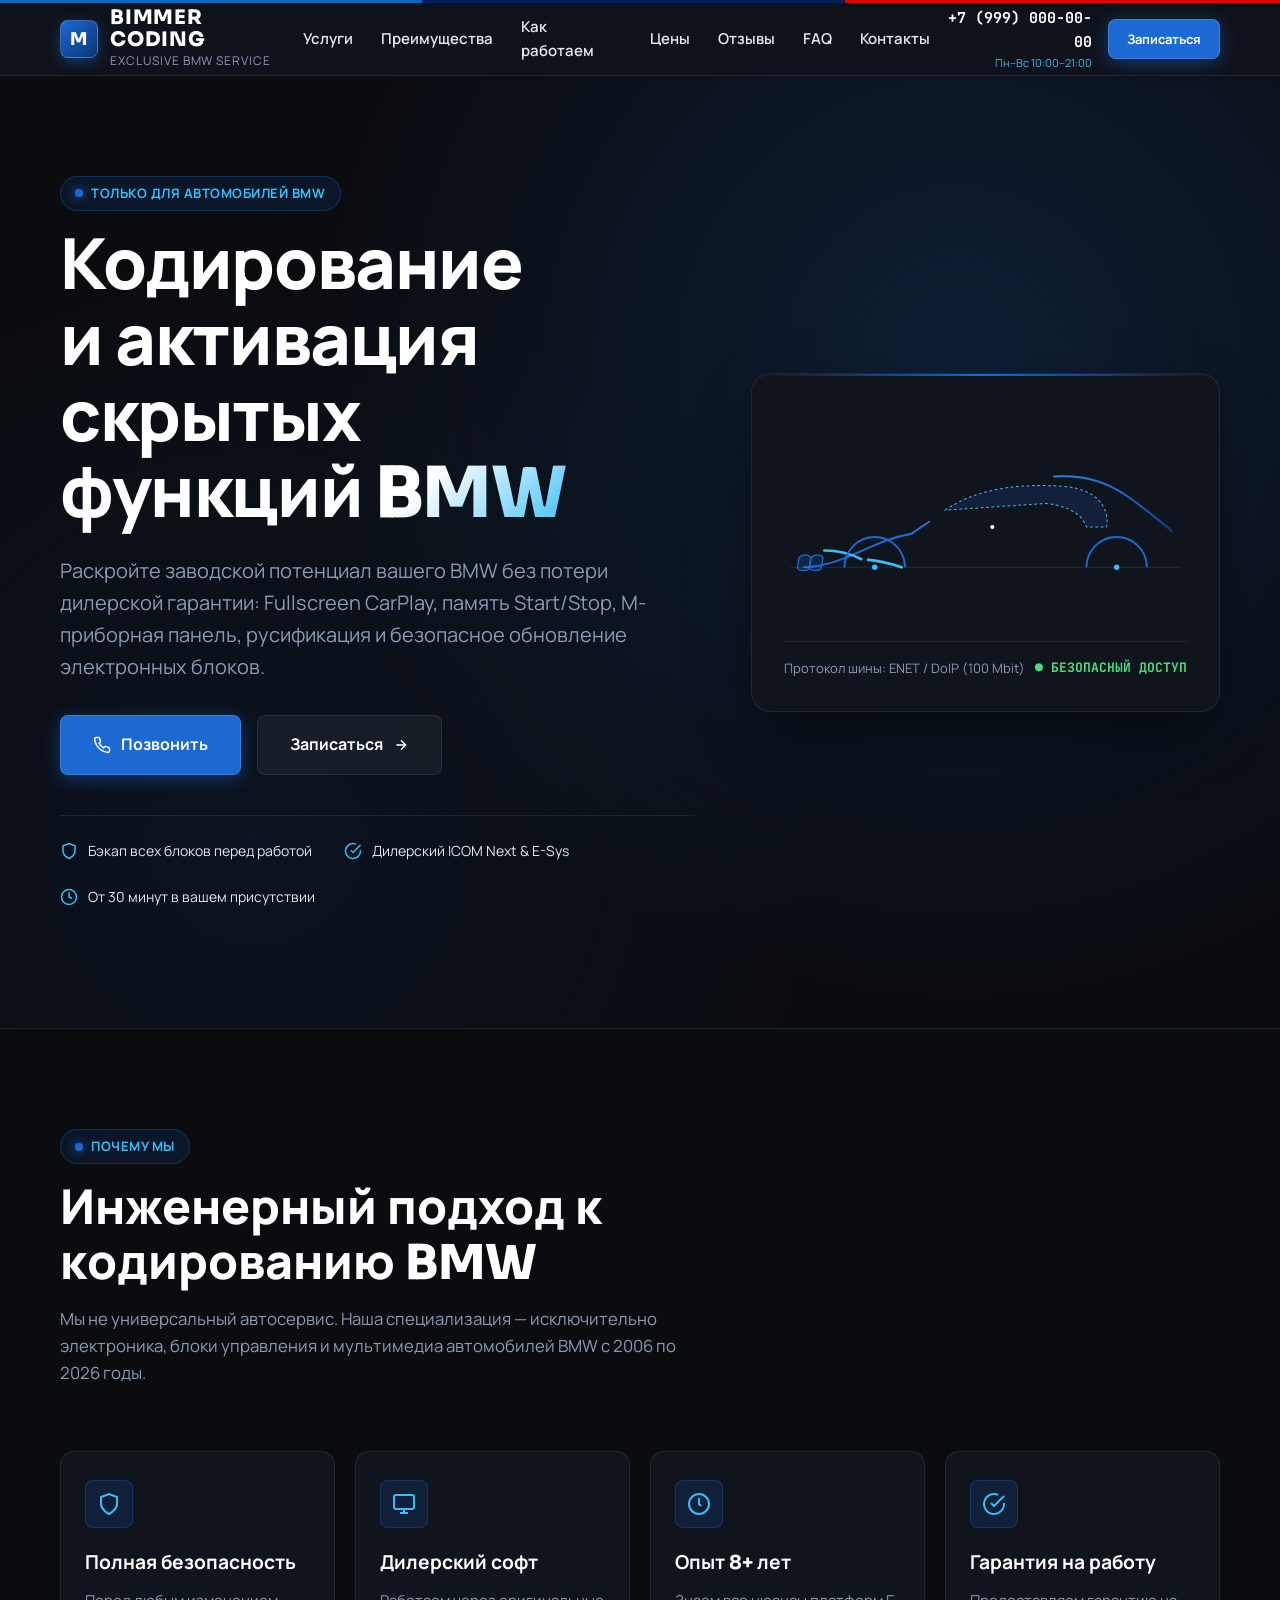
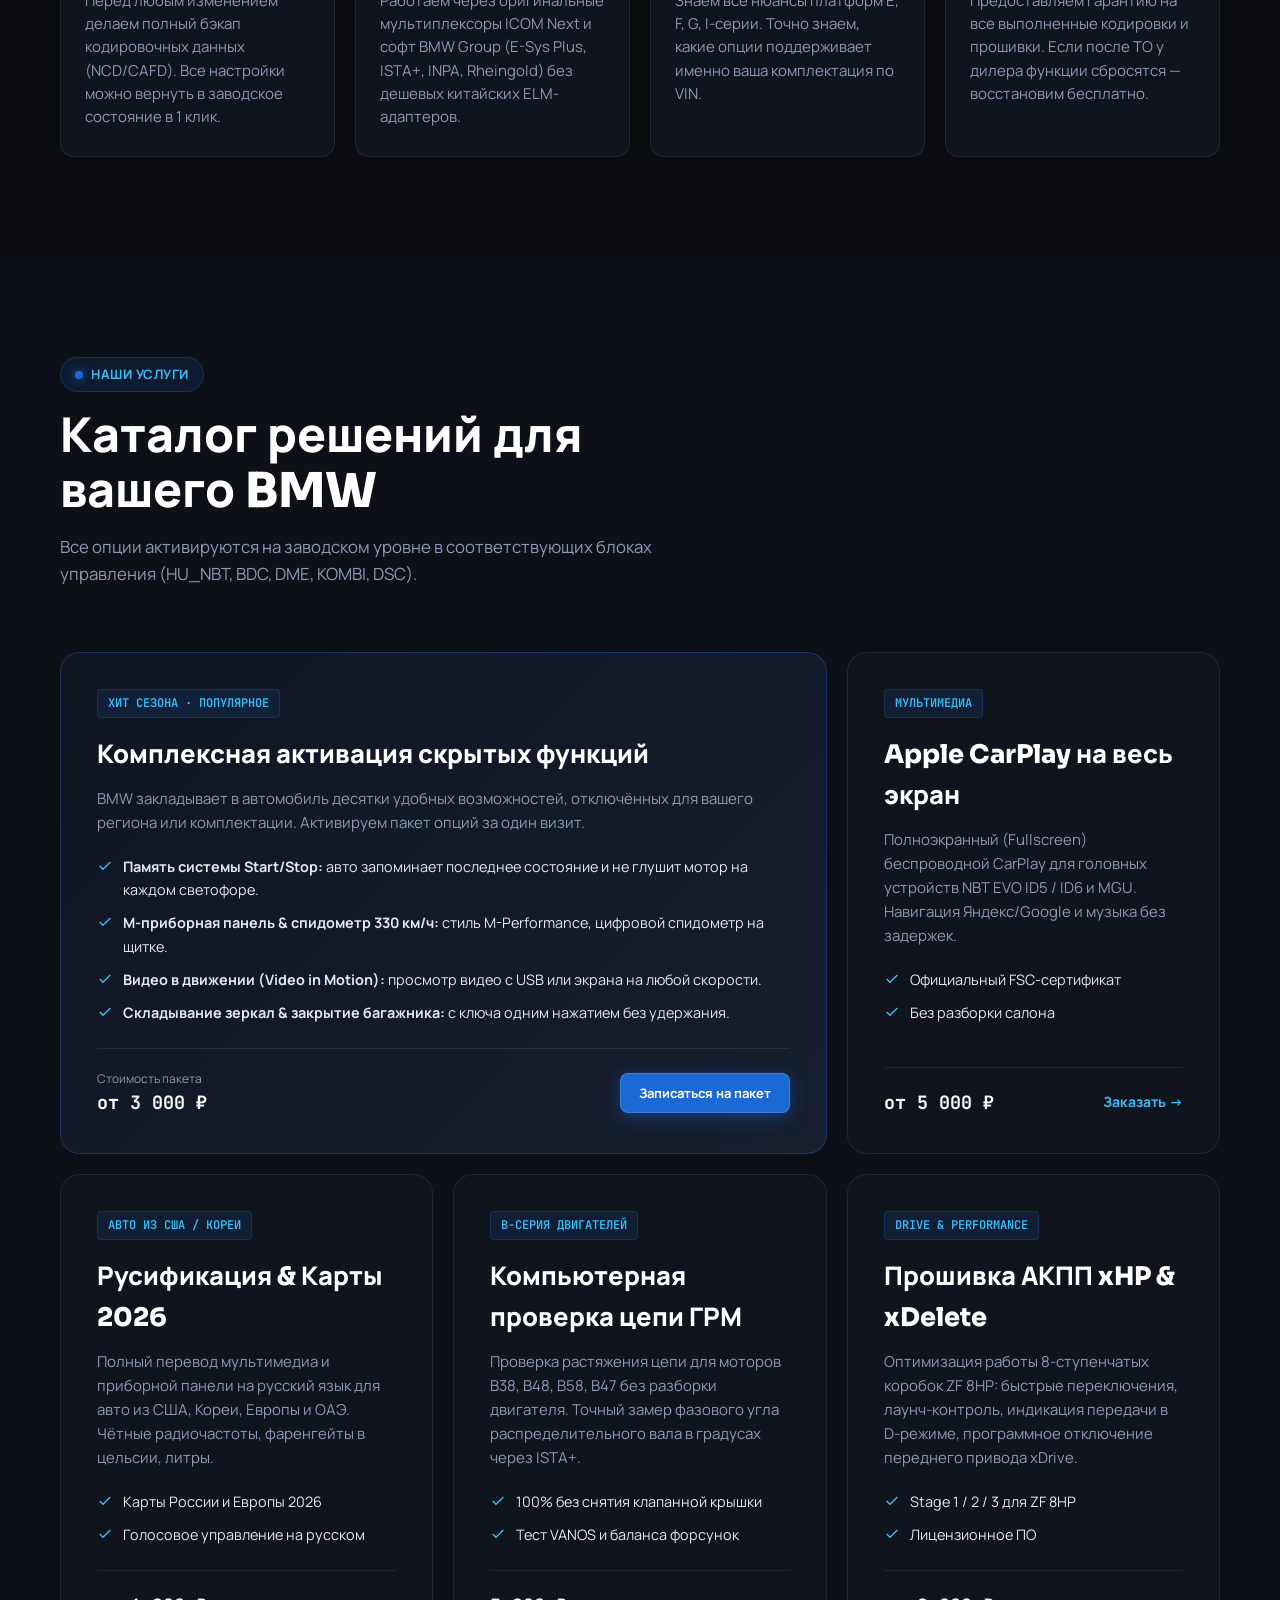
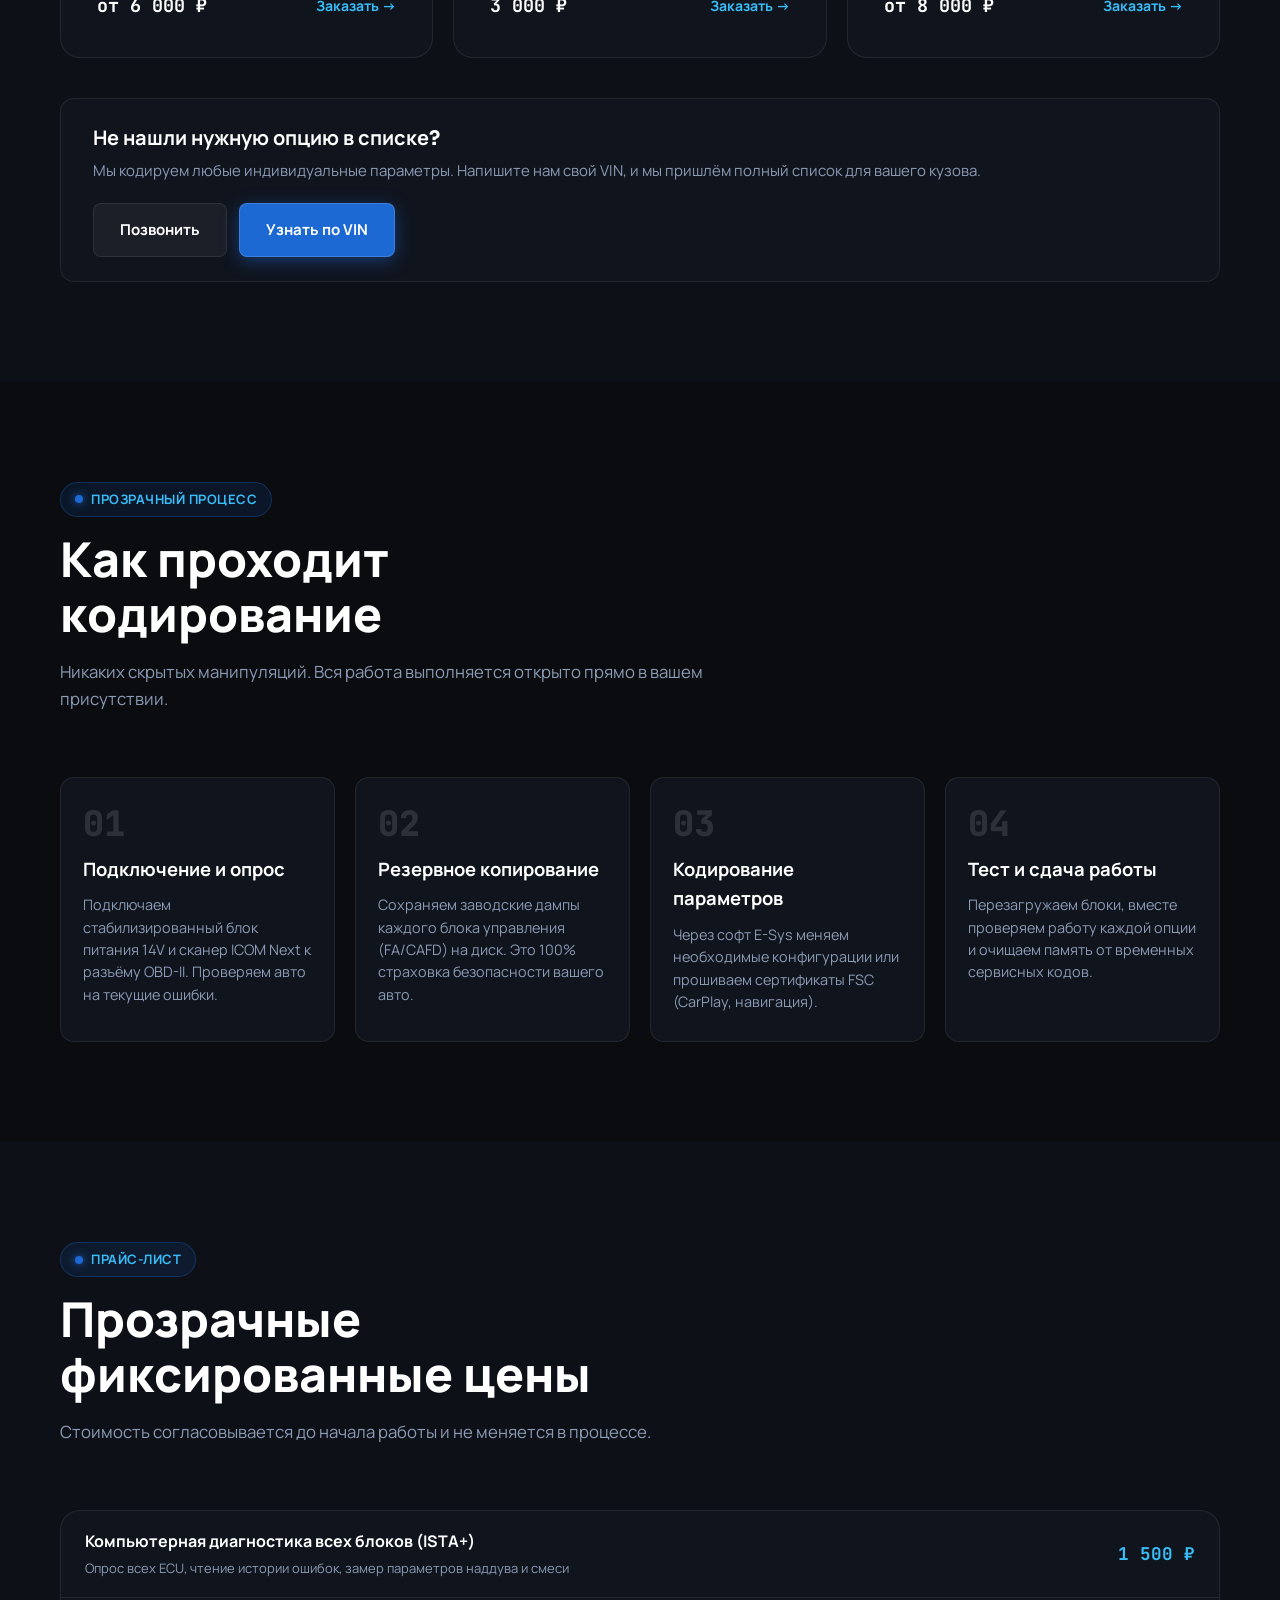
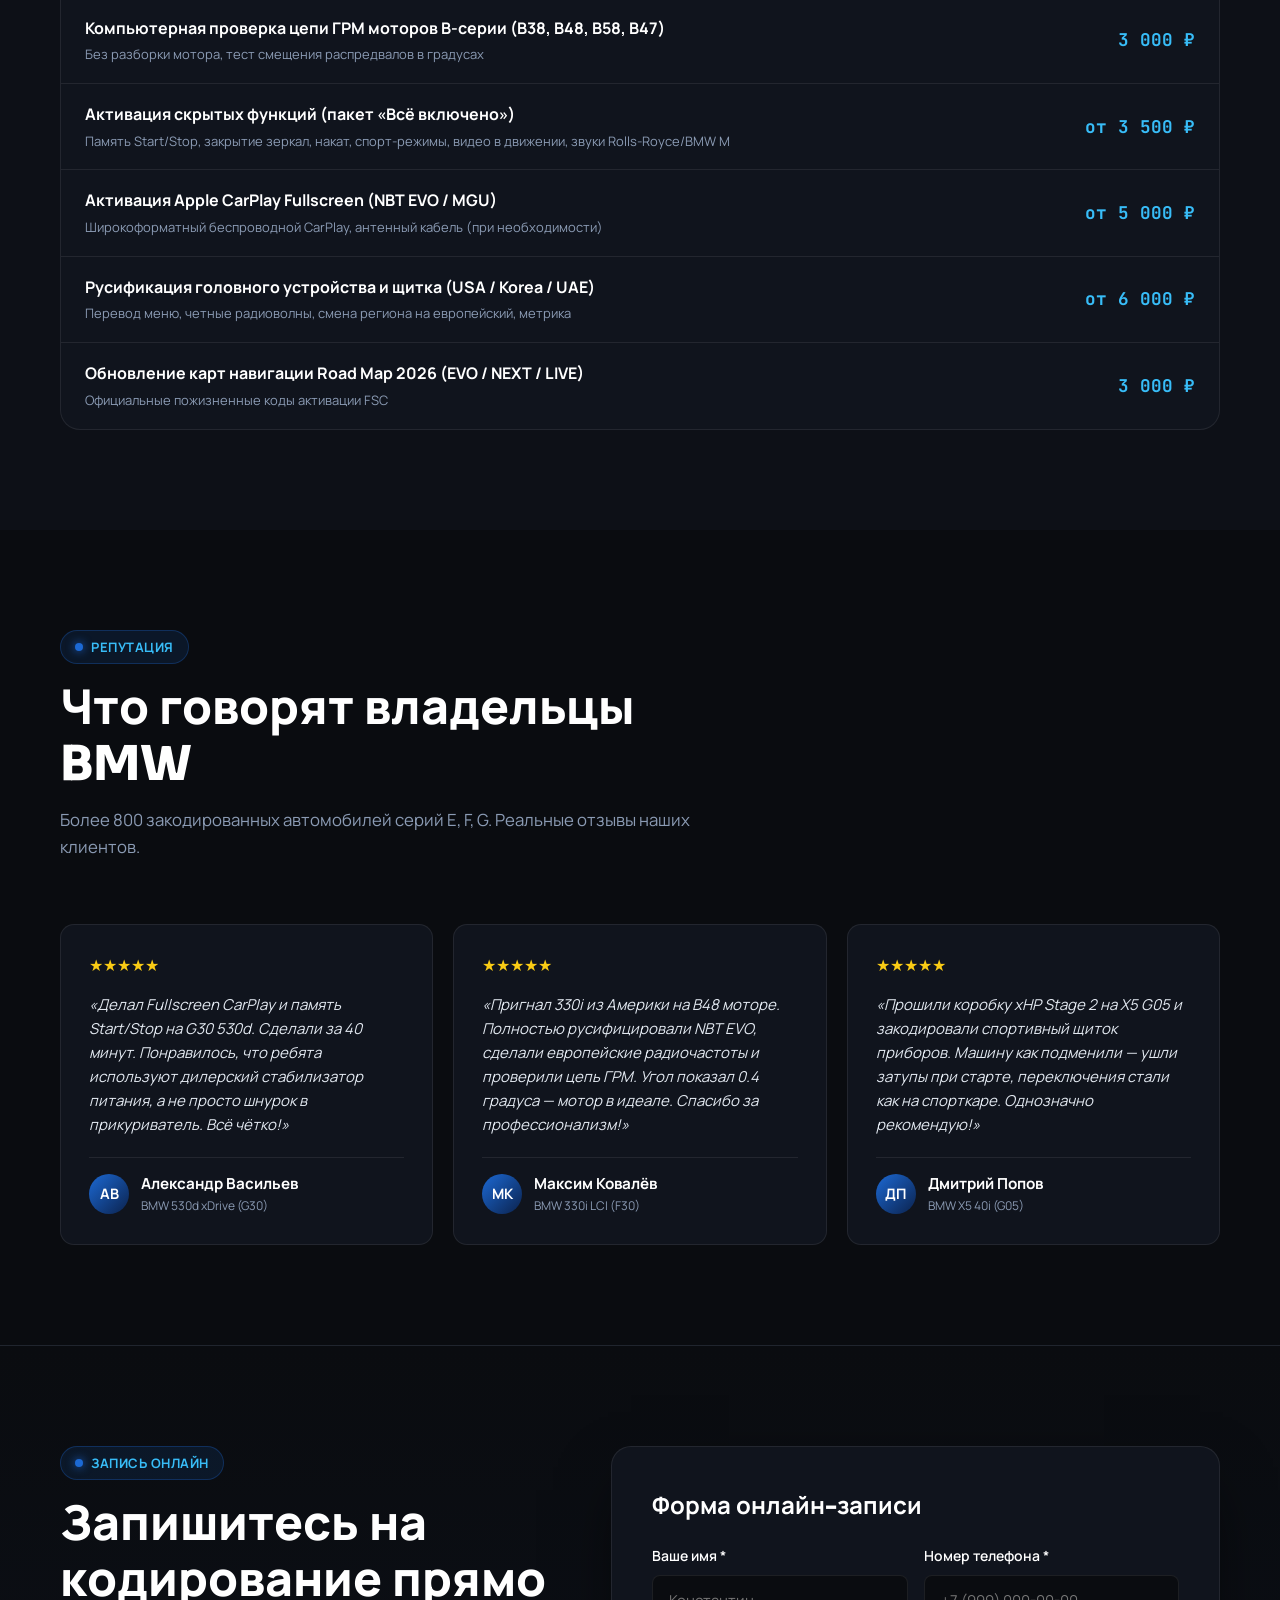
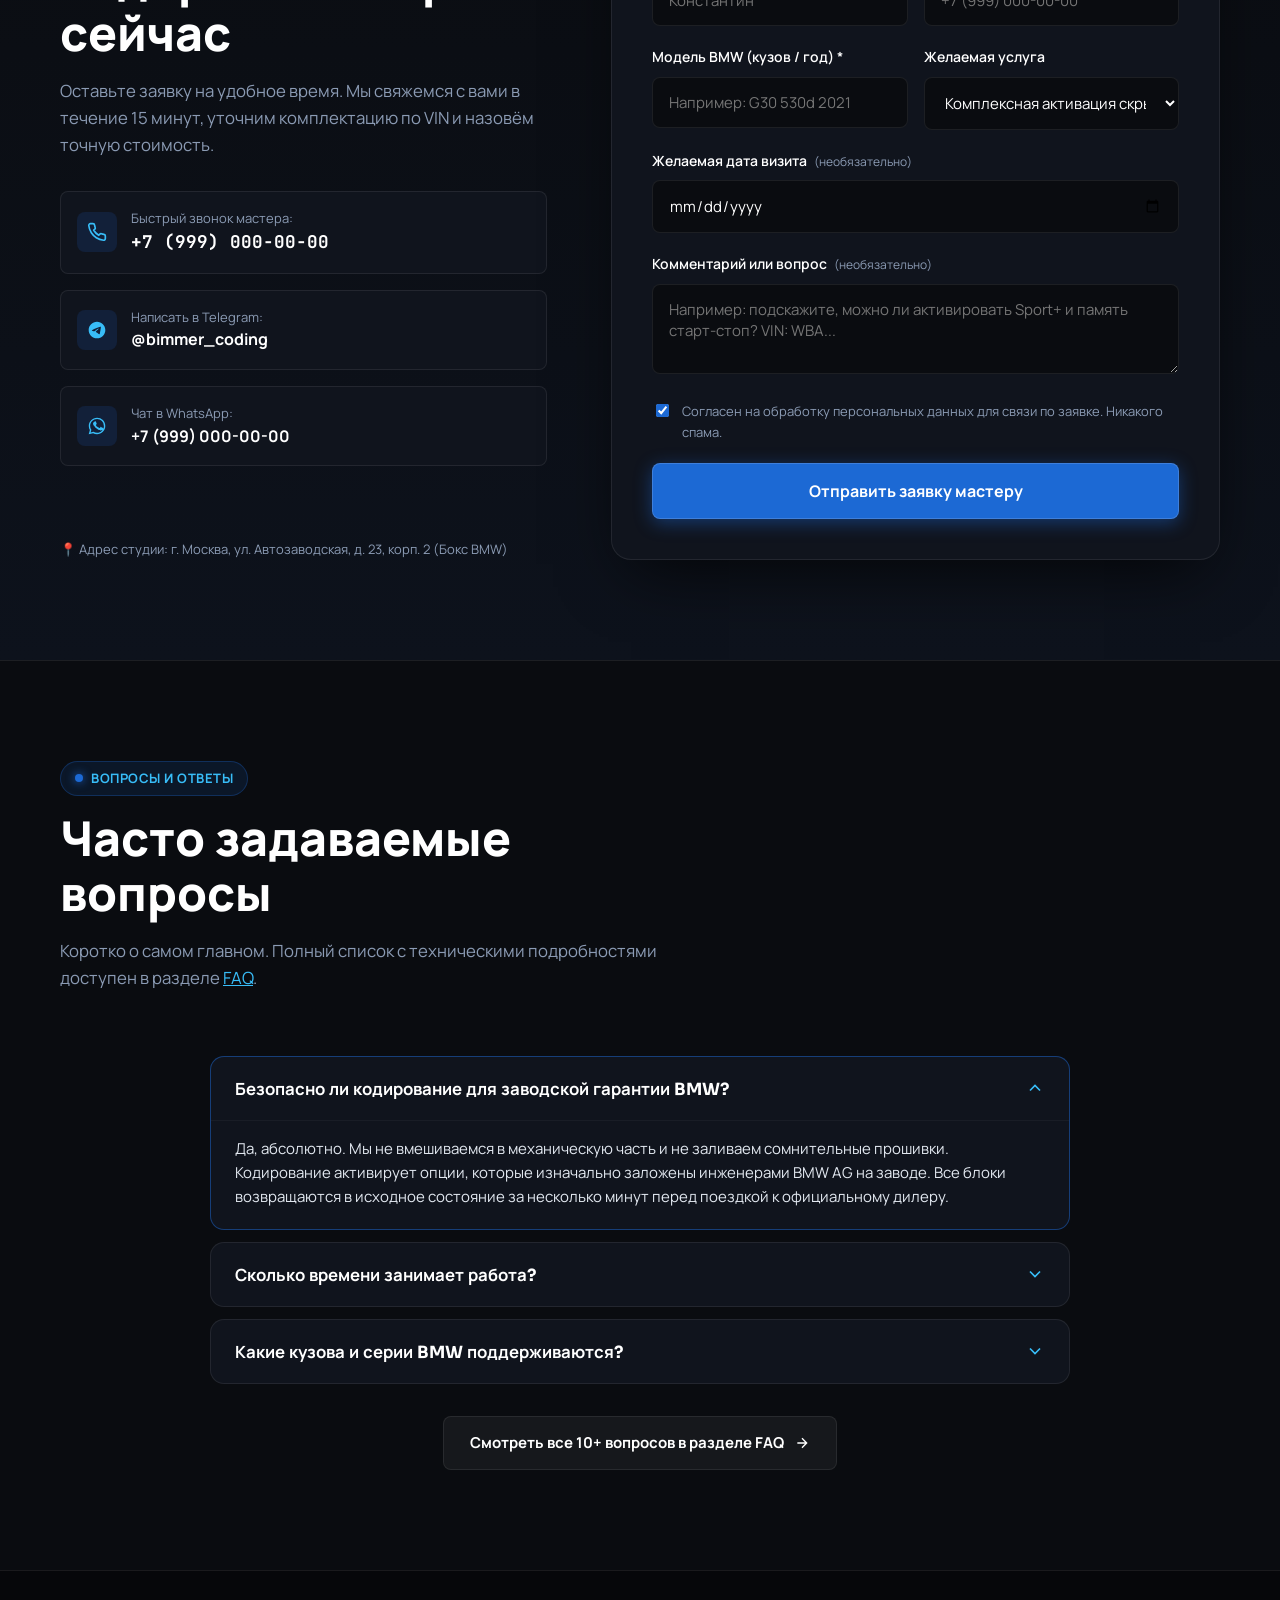
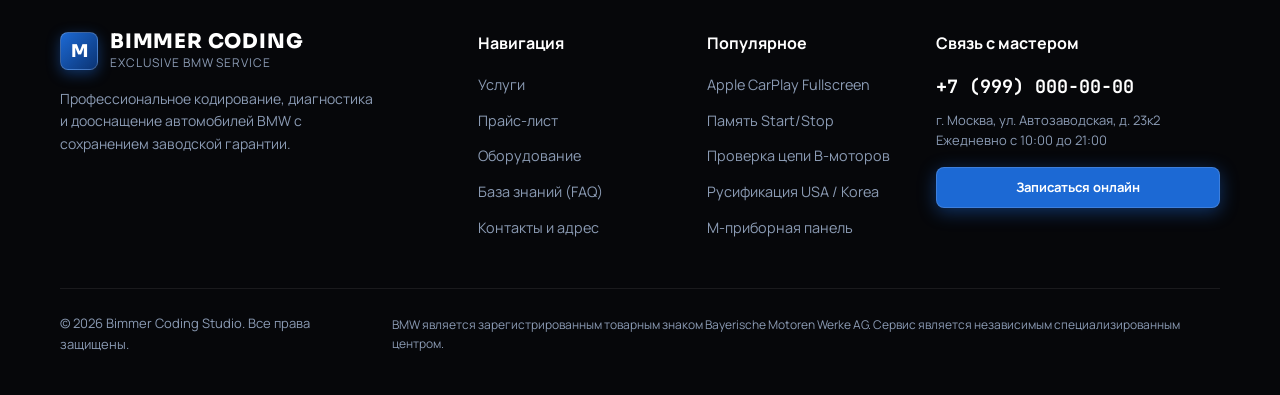
==== commit 3dfde005: "feat: refactor website to static stack Replace React application with static HTML/CSS/JS architectur" ====
--- a/index.html
+++ b/index.html
@@ -1,633 +1,864 @@
 <!doctype html>
-<html lang="lt">
+<html lang="ru">
   <head>
     <meta charset="UTF-8" />
     <meta name="viewport" content="width=device-width, initial-scale=1.0" />
-    <title>Bimmeristai Kaunas – BMW Diagnostika, Kodavimas ir Remontas</title>
+    <title>Кодирование и активация скрытых функций BMW | Профессиональный сервис</title>
     <meta
       name="description"
-      content="Profesionalus BMW diagnostikos, kodavimo ir remonto servisas Kaune. B serijos grandinių patikra neardant variklio (30€), Fullscreen CarPlay, žemėlapiai."
+      content="Профессиональное кодирование, русификация, активация CarPlay, обновление ПО и скрытых опций только для автомобилей BMW (E, F, G, I-серии). Дилерское оборудование ICOM Next, гарантия безопасности блоков."
     />
-    <meta property="og:title" content="Bimmeristai Kaunas – BMW Diagnostika ir Kodavimas" />
-    <meta
-      property="og:description"
-      content="Profesionalus BMW diagnostikos, kodavimo ir remonto servisas Kaune. B serijos variklio grandinių patikra neardant variklio, 30€ diagnostika."
-    />
+    <meta name="keywords" content="кодирование bmw, активация скрытых функций bmw, carplay bmw, русификация bmw, отключение старт стоп bmw, esys bmw, icom bmw" />
+
+    <!-- Open Graph / VK / Telegram -->
     <meta property="og:type" content="website" />
-    <meta property="og:image" content="https://i.postimg.cc/wjW2sKHS/bimmeristai-logo.jpg" />
-    <meta name="twitter:card" content="summary_large_image" />
+    <meta property="og:title" content="Кодирование и активация скрытых функций BMW" />
+    <meta property="og:description" content="Безопасное кодирование и дооснащение исключительно автомобилей BMW. Оригинальный софт E-Sys и ISTA+." />
+    <meta property="og:image" content="./assets/img/og-preview.png" />
+    <meta name="theme-color" content="#0a0c10" />
+
+    <!-- Favicon -->
+    <link rel="icon" type="image/svg+xml" href="./assets/img/favicon.svg" />
+
+    <!-- Google Fonts с font-display: swap для максимальной скорости -->
     <link rel="preconnect" href="https://fonts.googleapis.com" />
     <link rel="preconnect" href="https://fonts.gstatic.com" crossorigin />
     <link
-      href="https://fonts.googleapis.com/css2?family=JetBrains+Mono:wght@400;600&family=Plus+Jakarta+Sans:wght@400;500;600;700&family=Rajdhani:wght@600;700&display=swap"
+      href="https://fonts.googleapis.com/css2?family=JetBrains+Mono:wght@500;700&family=Manrope:wght@400;500;600;700&family=Sora:wght@700;800&display=swap"
       rel="stylesheet"
     />
-    <link rel="stylesheet" href="./style.css" />
+
+    <!-- Stylesheet -->
+    <link rel="stylesheet" href="./assets/css/style.css" />
   </head>
-  <body class="bg-[#0a0b0f] text-[#f0f2f5] antialiased selection:bg-[#0066bf] selection:text-white">
-    <div id="root">
-      <!-- 1. M-STRIPE BAR & HEADER -->
-      <div class="m-stripe-bar" aria-hidden="true"></div>
-      <header class="site-header-glass">
-        <div class="container header-inner">
-          <a href="#pradzia" class="brand-lockup">
-            <img
-              src="https://i.postimg.cc/wjW2sKHS/bimmeristai-logo.jpg"
-              alt="Bimmeristai logotipas"
-              referrerpolicy="no-referrer"
-              class="brand-logo"
-            />
-            <span>BIMMERISTAI</span>
+  <body>
+    <!-- Верхняя тонкая полоса M-Performance -->
+    <div class="m-stripe" aria-hidden="true"></div>
+
+    <!-- 1. ШАПКА / НАВИГАЦИЯ -->
+    <header class="site-header">
+      <div class="container header-inner">
+        <a href="./" class="brand-link" aria-label="Bimmer Coding Studio Главная">
+          <div class="brand-symbol">M</div>
+          <div class="brand-meta">
+            <span class="brand-name">BIMMER CODING</span>
+            <span class="brand-sub">EXCLUSIVE BMW SERVICE</span>
+          </div>
+        </a>
+
+        <nav class="nav-desktop" aria-label="Основная навигация">
+          <a href="#services" class="nav-link">Услуги</a>
+          <a href="#advantages" class="nav-link">Преимущества</a>
+          <a href="#steps" class="nav-link">Как работаем</a>
+          <a href="#prices" class="nav-link">Цены</a>
+          <a href="#reviews" class="nav-link">Отзывы</a>
+          <a href="./faq/" class="nav-link">FAQ</a>
+          <a href="./contacts/" class="nav-link">Контакты</a>
+        </nav>
+
+        <div class="header-contacts">
+          <a href="tel:+79990000000" class="header-phone-link">
+            <span class="header-phone-number">+7 (999) 000-00-00</span>
+            <span class="header-phone-label">Пн–Вс 10:00–21:00</span>
           </a>
-
-          <nav class="desktop-nav" aria-label="Pagrindinė navigacija">
-            <a href="#paslaugos" class="nav-link-clean">Paslaugos</a>
-            <a href="#patikra" class="nav-link-clean">Grandinės patikra</a>
-            <a href="#kodavimas" class="nav-link-clean">BMW Kodavimas</a>
-            <a href="#duk" class="nav-link-clean">D.U.K.</a>
-            <a href="#kontaktai" class="nav-link-clean">Kontaktai &amp; Vieta</a>
-          </nav>
-
-          <div class="header-actions">
-            <a href="#kontaktai" class="btn-m-danger">Registracija Būtina</a>
-            <button
-              type="button"
-              id="mobile-menu-toggle"
-              aria-expanded="false"
-              aria-controls="mobile-menu-drawer"
-              aria-label="Atidaryti navigacijos meniu"
-              class="mobile-toggle-btn"
-            >
-              ☰
-            </button>
-          </div>
-        </div>
-
-        <div id="mobile-menu-drawer" class="mobile-drawer hidden">
-          <nav class="mobile-nav-list" aria-label="Mobili navigacija">
-            <a href="#paslaugos">Paslaugos</a>
-            <a href="#patikra">Grandinės patikra</a>
-            <a href="#kodavimas">BMW Kodavimo simuliatorius</a>
-            <a href="#duk">D.U.K.</a>
-            <a href="#kontaktai">Kontaktai &amp; Vieta Kaune</a>
-            <div style="display: flex; flex-direction: column; gap: 0.5rem; margin-top: 0.5rem;">
-              <a href="tel:+37063305031" class="btn-m-primary" style="justify-content: center;">
-                Diagnostika: +37063305031
+          <a href="#booking" class="btn btn-primary btn-sm">Записаться</a>
+        </div>
+
+        <button
+          type="button"
+          class="burger-btn"
+          id="burgerBtn"
+          aria-label="Открыть меню навигации"
+          aria-expanded="false"
+        >
+          <span></span>
+          <span></span>
+          <span></span>
+        </button>
+      </div>
+
+      <!-- Мобильное выпадающее меню -->
+      <div class="mobile-menu" id="mobileMenu">
+        <nav class="mobile-nav-list" aria-label="Мобильная навигация">
+          <a href="#services">Услуги</a>
+          <a href="#advantages">Преимущества</a>
+          <a href="#steps">Как работаем</a>
+          <a href="#prices">Цены</a>
+          <a href="#reviews">Отзывы</a>
+          <a href="./faq/">Частые вопросы (FAQ)</a>
+          <a href="./contacts/">Контакты и адрес</a>
+        </nav>
+        <div style="display: flex; flex-direction: column; gap: 10px;">
+          <a href="tel:+79990000000" class="btn btn-secondary" style="width: 100%;">
+            Позвонить: +7 (999) 000-00-00
+          </a>
+          <a href="#booking" class="btn btn-primary" style="width: 100%;">
+            Записаться на кодирование
+          </a>
+        </div>
+      </div>
+    </header>
+
+    <main>
+      <!-- 2. СЕКЦИЯ HERO -->
+      <section class="hero-section">
+        <div class="container hero-grid">
+          <div class="hero-content">
+            <div class="m-badge-pill">ТОЛЬКО ДЛЯ АВТОМОБИЛЕЙ BMW</div>
+            <h1 class="hero-title">
+              Кодирование и активация скрытых функций <span class="highlight">BMW</span>
+            </h1>
+            <p class="hero-subtitle">
+              Раскройте заводской потенциал вашего BMW без потери дилерской гарантии:
+              Fullscreen CarPlay, память Start/Stop, M-приборная панель, русификация
+              и безопасное обновление электронных блоков.
+            </p>
+
+            <div class="hero-actions">
+              <a href="tel:+79990000000" class="btn btn-primary btn-lg">
+                <svg width="18" height="18" fill="none" stroke="currentColor" stroke-width="2" viewBox="0 0 24 24" aria-hidden="true">
+                  <path d="M22 16.92v3a2 2 0 0 1-2.18 2 19.79 19.79 0 0 1-8.63-3.07 19.5 19.5 0 0 1-6-6 19.79 19.79 0 0 1-3.07-8.67A2 2 0 0 1 4.11 2h3a2 2 0 0 1 2 1.72 12.84 12.84 0 0 0 .7 2.81 2 2 0 0 1-.45 2.11L8.09 9.91a16 16 0 0 0 6 6l1.27-1.27a2 2 0 0 1 2.11-.45 12.84 12.84 0 0 0 2.81.7A2 2 0 0 1 22 16.92z"/>
+                </svg>
+                <span>Позвонить</span>
               </a>
-              <a href="tel:+37068644262" class="btn-m-secondary" style="justify-content: center;">
-                Remontas: +37068644262
+              <a href="#booking" class="btn btn-secondary btn-lg">
+                <span>Записаться</span>
+                <svg width="16" height="16" fill="none" stroke="currentColor" stroke-width="2" viewBox="0 0 24 24" aria-hidden="true">
+                  <path d="M5 12h14M12 5l7 7-7 7"/>
+                </svg>
               </a>
             </div>
-          </nav>
-        </div>
-      </header>
-
-      <main id="pradzia">
-        <!-- 2. HERO SECTION -->
-        <section class="section-hero">
-          <div class="container hero-grid">
+
+            <div class="hero-features-row">
+              <div class="hero-feature-item">
+                <svg width="18" height="18" fill="none" stroke="currentColor" stroke-width="2" viewBox="0 0 24 24" aria-hidden="true">
+                  <path d="M12 22s8-4 8-10V5l-8-3-8 3v7c0 6 8 10 8 10z"/>
+                </svg>
+                <span>Бэкап всех блоков перед работой</span>
+              </div>
+              <div class="hero-feature-item">
+                <svg width="18" height="18" fill="none" stroke="currentColor" stroke-width="2" viewBox="0 0 24 24" aria-hidden="true">
+                  <path d="M22 11.08V12a10 10 0 1 1-5.93-9.14"/>
+                  <polyline points="22 4 12 14.01 9 11.01"/>
+                </svg>
+                <span>Дилерский ICOM Next &amp; E-Sys</span>
+              </div>
+              <div class="hero-feature-item">
+                <svg width="18" height="18" fill="none" stroke="currentColor" stroke-width="2" viewBox="0 0 24 24" aria-hidden="true">
+                  <circle cx="12" cy="12" r="10"/>
+                  <polyline points="12 6 12 12 16 14"/>
+                </svg>
+                <span>От 30 минут в вашем присутствии</span>
+              </div>
+            </div>
+          </div>
+
+          <!-- Правый блок: авторский силуэт кузова BMW с неоновыми контурами -->
+          <div class="hero-visual-card fade-in">
+            <svg class="bmw-silhouette-svg" viewBox="0 0 600 320" fill="none" xmlns="http://www.w3.org/2000/svg" aria-label="Стилизованный аэродинамический силуэт BMW">
+              <!-- Градиент подсветки фары и кузова -->
+              <defs>
+                <linearGradient id="neonGlow" x1="0%" y1="0%" x2="100%" y2="100%">
+                  <stop offset="0%" stop-color="#38bdf8" />
+                  <stop offset="50%" stop-color="#1c69d4" />
+                  <stop offset="100%" stop-color="#00205b" />
+                </linearGradient>
+              </defs>
+
+              <!-- Линии кузова купе / седана BMW -->
+              <path d="M30 240 C 90 238, 130 200, 190 190 C 260 140, 340 100, 430 105 C 490 110, 520 140, 570 180 C 585 190, 590 220, 580 240" stroke="url(#neonGlow)" stroke-width="3" stroke-linecap="round" fill="none" class="pulse-path"/>
+              
+              <!-- Характерный изгиб Хофмайстера и линия крыши -->
+              <path d="M240 155 C 290 120, 360 115, 420 120 C 465 125, 485 150, 480 180 L 450 180 C 445 165, 430 150, 390 145 Z" fill="rgba(28, 105, 212, 0.15)" stroke="#38bdf8" stroke-width="1.5" stroke-dasharray="4 4"/>
+              
+              <!-- Агрессивные ангельские глазки / лазерные фары BMW Laserlight -->
+              <path d="M60 215 C 80 215, 100 220, 115 228" stroke="#38bdf8" stroke-width="4" stroke-linecap="round"/>
+              <path d="M125 229 C 145 230, 160 235, 175 240" stroke="#38bdf8" stroke-width="4" stroke-linecap="round"/>
+
+              <!-- Двойная решётка радиатора Iconic Glow (стилизация) -->
+              <path d="M40 226 C 45 220, 55 220, 58 226 L 55 242 C 52 246, 42 246, 38 242 Z" stroke="#1c69d4" stroke-width="2" fill="rgba(28, 105, 212, 0.2)"/>
+              <path d="M22 226 C 27 220, 37 220, 40 226 L 37 242 C 34 246, 24 246, 20 242 Z" stroke="#1c69d4" stroke-width="2" fill="rgba(28, 105, 212, 0.2)"/>
+
+              <!-- Колёсные арки и капот -->
+              <path d="M90 240 A 45 45 0 0 1 180 240" stroke="#1c69d4" stroke-width="3" fill="none"/>
+              <path d="M450 240 A 45 45 0 0 1 540 240" stroke="#1c69d4" stroke-width="3" fill="none"/>
+              <line x1="10" y1="240" x2="590" y2="240" stroke="rgba(255,255,255,0.15)" stroke-width="1"/>
+
+              <!-- Точки цифровой шины данных CAN/Ethernet -->
+              <circle cx="135" cy="240" r="4" fill="#38bdf8"/>
+              <circle cx="495" cy="240" r="4" fill="#38bdf8"/>
+              <circle cx="310" cy="180" r="3" fill="#ffffff"/>
+            </svg>
+
+            <div class="hero-live-badge">
+              <span style="color: var(--text-muted);">Протокол шины: ENET / DoIP (100 Mbit)</span>
+              <span class="hero-live-tag">● БЕЗОПАСНЫЙ ДОСТУП</span>
+            </div>
+          </div>
+        </div>
+      </section>
+
+      <!-- 3. ПРЕИМУЩЕСТВА / ДОВЕРИЕ -->
+      <section class="section-pad" id="advantages">
+        <div class="container">
+          <div class="section-head fade-in">
+            <span class="m-badge-pill">ПОЧЕМУ МЫ</span>
+            <h2 class="section-title">Инженерный подход к кодированию BMW</h2>
+            <p class="section-desc">
+              Мы не универсальный автосервис. Наша специализация — исключительно электроника,
+              блоки управления и мультимедиа автомобилей BMW с 2006 по 2026 годы.
+            </p>
+          </div>
+
+          <div class="trust-grid">
+            <div class="trust-card fade-in">
+              <div class="trust-icon-box">
+                <svg width="24" height="24" fill="none" stroke="currentColor" stroke-width="2" viewBox="0 0 24 24">
+                  <path d="M12 22s8-4 8-10V5l-8-3-8 3v7c0 6 8 10 8 10z"/>
+                </svg>
+              </div>
+              <h3 class="trust-card-title">Полная безопасность</h3>
+              <p class="trust-card-text">
+                Перед любым изменением делаем полный бэкап кодировочных данных (NCD/CAFD). Все настройки можно вернуть в заводское состояние в 1 клик.
+              </p>
+            </div>
+
+            <div class="trust-card fade-in">
+              <div class="trust-icon-box">
+                <svg width="24" height="24" fill="none" stroke="currentColor" stroke-width="2" viewBox="0 0 24 24">
+                  <rect x="2" y="3" width="20" height="14" rx="2" ry="2"/>
+                  <line x1="8" y1="21" x2="16" y2="21"/>
+                  <line x1="12" y1="17" x2="12" y2="21"/>
+                </svg>
+              </div>
+              <h3 class="trust-card-title">Дилерский софт</h3>
+              <p class="trust-card-text">
+                Работаем через оригинальные мультиплексоры ICOM Next и софт BMW Group (E-Sys Plus, ISTA+, INPA, Rheingold) без дешевых китайских ELM-адаптеров.
+              </p>
+            </div>
+
+            <div class="trust-card fade-in">
+              <div class="trust-icon-box">
+                <svg width="24" height="24" fill="none" stroke="currentColor" stroke-width="2" viewBox="0 0 24 24">
+                  <circle cx="12" cy="12" r="10"/>
+                  <polyline points="12 6 12 12 14 14"/>
+                </svg>
+              </div>
+              <h3 class="trust-card-title">Опыт 8+ лет</h3>
+              <p class="trust-card-text">
+                Знаем все нюансы платформ E, F, G, I-серии. Точно знаем, какие опции поддерживает именно ваша комплектация по VIN.
+              </p>
+            </div>
+
+            <div class="trust-card fade-in">
+              <div class="trust-icon-box">
+                <svg width="24" height="24" fill="none" stroke="currentColor" stroke-width="2" viewBox="0 0 24 24">
+                  <path d="M22 11.08V12a10 10 0 1 1-5.93-9.14"/>
+                  <polyline points="22 4 12 14.01 9 11.01"/>
+                </svg>
+              </div>
+              <h3 class="trust-card-title">Гарантия на работу</h3>
+              <p class="trust-card-text">
+                Предоставляем гарантию на все выполненные кодировки и прошивки. Если после ТО у дилера функции сбросятся — восстановим бесплатно.
+              </p>
+            </div>
+          </div>
+        </div>
+      </section>
+
+      <!-- 4. УСЛУГИ (BENTO-КАРТОЧКИ) -->
+      <section class="section-pad" id="services" style="background: #0d1017;">
+        <div class="container">
+          <div class="section-head fade-in">
+            <span class="m-badge-pill">НАШИ УСЛУГИ</span>
+            <h2 class="section-title">Каталог решений для вашего BMW</h2>
+            <p class="section-desc">
+              Все опции активируются на заводском уровне в соответствующих блоках управления (HU_NBT, BDC, DME, KOMBI, DSC).
+            </p>
+          </div>
+
+          <div class="bento-grid">
+            <!-- Bento Карточка 1 (Широкая: Активация скрытых функций) -->
+            <article class="bento-card bento-col-8 bento-card-featured fade-in">
+              <div>
+                <span class="bento-tag">ХИТ СЕЗОНА · ПОПУЛЯРНОЕ</span>
+                <h3 class="bento-title">Комплексная активация скрытых функций</h3>
+                <p class="bento-desc">
+                  BMW закладывает в автомобиль десятки удобных возможностей, отключённых для вашего региона или комплектации. Активируем пакет опций за один визит.
+                </p>
+                <ul class="bento-list">
+                  <li>
+                    <svg width="16" height="16" fill="none" stroke="currentColor" stroke-width="2" viewBox="0 0 24 24"><path d="M20 6L9 17l-5-5"/></svg>
+                    <span><strong>Память системы Start/Stop:</strong> авто запоминает последнее состояние и не глушит мотор на каждом светофоре.</span>
+                  </li>
+                  <li>
+                    <svg width="16" height="16" fill="none" stroke="currentColor" stroke-width="2" viewBox="0 0 24 24"><path d="M20 6L9 17l-5-5"/></svg>
+                    <span><strong>M-приборная панель &amp; спидометр 330 км/ч:</strong> стиль M-Performance, цифровой спидометр на щитке.</span>
+                  </li>
+                  <li>
+                    <svg width="16" height="16" fill="none" stroke="currentColor" stroke-width="2" viewBox="0 0 24 24"><path d="M20 6L9 17l-5-5"/></svg>
+                    <span><strong>Видео в движении (Video in Motion):</strong> просмотр видео с USB или экрана на любой скорости.</span>
+                  </li>
+                  <li>
+                    <svg width="16" height="16" fill="none" stroke="currentColor" stroke-width="2" viewBox="0 0 24 24"><path d="M20 6L9 17l-5-5"/></svg>
+                    <span><strong>Складывание зеркал &amp; закрытие багажника:</strong> с ключа одним нажатием без удержания.</span>
+                  </li>
+                </ul>
+              </div>
+              <div class="bento-footer">
+                <div>
+                  <span style="font-size: 0.75rem; color: var(--text-muted); display: block;">Стоимость пакета</span>
+                  <span class="bento-price">от 3 000 ₽</span>
+                </div>
+                <a href="#booking" class="btn btn-primary btn-sm">Записаться на пакет</a>
+              </div>
+            </article>
+
+            <!-- Bento Карточка 2: Apple CarPlay & Android Auto -->
+            <article class="bento-card bento-col-4 fade-in">
+              <div>
+                <span class="bento-tag">МУЛЬТИМЕДИА</span>
+                <h3 class="bento-title">Apple CarPlay на весь экран</h3>
+                <p class="bento-desc">
+                  Полноэкранный (Fullscreen) беспроводной CarPlay для головных устройств NBT EVO ID5 / ID6 и MGU. Навигация Яндекс/Google и музыка без задержек.
+                </p>
+                <ul class="bento-list">
+                  <li>
+                    <svg width="16" height="16" fill="none" stroke="currentColor" stroke-width="2" viewBox="0 0 24 24"><path d="M20 6L9 17l-5-5"/></svg>
+                    <span>Официальный FSC-сертификат</span>
+                  </li>
+                  <li>
+                    <svg width="16" height="16" fill="none" stroke="currentColor" stroke-width="2" viewBox="0 0 24 24"><path d="M20 6L9 17l-5-5"/></svg>
+                    <span>Без разборки салона</span>
+                  </li>
+                </ul>
+              </div>
+              <div class="bento-footer">
+                <span class="bento-price">от 5 000 ₽</span>
+                <a href="#booking" class="bento-link">Заказать →</a>
+              </div>
+            </article>
+
+            <!-- Bento Карточка 3: Русификация и навигация -->
+            <article class="bento-card bento-col-4 fade-in">
+              <div>
+                <span class="bento-tag">АВТО ИЗ США / КОРЕИ</span>
+                <h3 class="bento-title">Русификация &amp; Карты 2026</h3>
+                <p class="bento-desc">
+                  Полный перевод мультимедиа и приборной панели на русский язык для авто из США, Кореи, Европы и ОАЭ. Чётные радиочастоты, фаренгейты в цельсии, литры.
+                </p>
+                <ul class="bento-list">
+                  <li>
+                    <svg width="16" height="16" fill="none" stroke="currentColor" stroke-width="2" viewBox="0 0 24 24"><path d="M20 6L9 17l-5-5"/></svg>
+                    <span>Карты России и Европы 2026</span>
+                  </li>
+                  <li>
+                    <svg width="16" height="16" fill="none" stroke="currentColor" stroke-width="2" viewBox="0 0 24 24"><path d="M20 6L9 17l-5-5"/></svg>
+                    <span>Голосовое управление на русском</span>
+                  </li>
+                </ul>
+              </div>
+              <div class="bento-footer">
+                <span class="bento-price">от 6 000 ₽</span>
+                <a href="#booking" class="bento-link">Заказать →</a>
+              </div>
+            </article>
+
+            <!-- Bento Карточка 4: Проверка цепи B-серии & Диагностика -->
+            <article class="bento-card bento-col-4 fade-in">
+              <div>
+                <span class="bento-tag">B-СЕРИЯ ДВИГАТЕЛЕЙ</span>
+                <h3 class="bento-title">Компьютерная проверка цепи ГРМ</h3>
+                <p class="bento-desc">
+                  Проверка растяжения цепи для моторов B38, B48, B58, B47 без разборки двигателя. Точный замер фазового угла распределительного вала в градусах через ISTA+.
+                </p>
+                <ul class="bento-list">
+                  <li>
+                    <svg width="16" height="16" fill="none" stroke="currentColor" stroke-width="2" viewBox="0 0 24 24"><path d="M20 6L9 17l-5-5"/></svg>
+                    <span>100% без снятия клапанной крышки</span>
+                  </li>
+                  <li>
+                    <svg width="16" height="16" fill="none" stroke="currentColor" stroke-width="2" viewBox="0 0 24 24"><path d="M20 6L9 17l-5-5"/></svg>
+                    <span>Тест VANOS и баланса форсунок</span>
+                  </li>
+                </ul>
+              </div>
+              <div class="bento-footer">
+                <span class="bento-price">3 000 ₽</span>
+                <a href="#booking" class="bento-link">Заказать →</a>
+              </div>
+            </article>
+
+            <!-- Bento Карточка 5: Чип-тюнинг, xDelete, АКПП xHP -->
+            <article class="bento-card bento-col-4 fade-in">
+              <div>
+                <span class="bento-tag">DRIVE &amp; PERFORMANCE</span>
+                <h3 class="bento-title">Прошивка АКПП xHP &amp; xDelete</h3>
+                <p class="bento-desc">
+                  Оптимизация работы 8-ступенчатых коробок ZF 8HP: быстрые переключения, лаунч-контроль, индикация передачи в D-режиме, программное отключение переднего привода xDrive.
+                </p>
+                <ul class="bento-list">
+                  <li>
+                    <svg width="16" height="16" fill="none" stroke="currentColor" stroke-width="2" viewBox="0 0 24 24"><path d="M20 6L9 17l-5-5"/></svg>
+                    <span>Stage 1 / 2 / 3 для ZF 8HP</span>
+                  </li>
+                  <li>
+                    <svg width="16" height="16" fill="none" stroke="currentColor" stroke-width="2" viewBox="0 0 24 24"><path d="M20 6L9 17l-5-5"/></svg>
+                    <span>Лицензионное ПО</span>
+                  </li>
+                </ul>
+              </div>
+              <div class="bento-footer">
+                <span class="bento-price">от 8 000 ₽</span>
+                <a href="#booking" class="bento-link">Заказать →</a>
+              </div>
+            </article>
+          </div>
+
+          <!-- Призыв к действию после услуг -->
+          <div style="margin-top: 40px; padding: 24px 32px; background: var(--bg-surface); border: 1px solid var(--border); border-radius: var(--radius-md); display: flex; flex-wrap: wrap; align-items: center; justify-content: space-between; gap: 20px;" class="fade-in">
             <div>
-              <div class="warning-callout-bar">
-                <span>⚠️ REGISTRACIJA BŪTINA prieš atvykstant</span>
-              </div>
-              <h1 class="hero-headline headline-balance">
-                Bimmeristai – BMW diagnostika, kodavimas ir remontas Kaune
-              </h1>
-              <p class="hero-subheadline">
-                Kompiuterinė variklio grandinių patikra neardant variklio, CarPlay aktyvavimas,
-                žemėlapių atnaujinimas ir profesionalus gedimų šalinimas.
+              <h4 style="font-family: var(--font-heading); font-size: 1.25rem; margin: 0 0 4px 0; color: #ffffff;">Не нашли нужную опцию в списке?</h4>
+              <p style="margin: 0; color: var(--text-muted); font-size: 0.9375rem;">Мы кодируем любые индивидуальные параметры. Напишите нам свой VIN, и мы пришлём полный список для вашего кузова.</p>
+            </div>
+            <div style="display: flex; gap: 12px; flex-wrap: wrap;">
+              <a href="tel:+79990000000" class="btn btn-secondary">Позвонить</a>
+              <a href="#booking" class="btn btn-primary">Узнать по VIN</a>
+            </div>
+          </div>
+        </div>
+      </section>
+
+      <!-- 5. КАК ПРОХОДИТ РАБОТА (4 ШАГА) -->
+      <section class="section-pad" id="steps">
+        <div class="container">
+          <div class="section-head fade-in">
+            <span class="m-badge-pill">ПРОЗРАЧНЫЙ ПРОЦЕСС</span>
+            <h2 class="section-title">Как проходит кодирование</h2>
+            <p class="section-desc">
+              Никаких скрытых манипуляций. Вся работа выполняется открыто прямо в вашем присутствии.
+            </p>
+          </div>
+
+          <div class="steps-grid">
+            <div class="step-card fade-in">
+              <div class="step-number">01</div>
+              <h3 class="step-title">Подключение и опрос</h3>
+              <p class="step-text">
+                Подключаем стабилизированный блок питания 14V и сканер ICOM Next к разъёму OBD-II. Проверяем авто на текущие ошибки.
               </p>
-              <div class="hero-cta-row">
-                <a href="#kontaktai" class="btn-m-primary">Registruotis patikrai / Skambinti</a>
-                <a href="#paslaugos" class="btn-m-secondary">Peržiūrėti paslaugas</a>
-              </div>
-              <div class="hero-meta-line">
-                <span style="color: #ffffff; font-weight: 600;">Kaunas</span>
-                <span aria-hidden="true">·</span>
-                <span>B38 / B47 / B48 / B57 / B58 grandinių patikra</span>
-                <span aria-hidden="true">·</span>
-                <span class="font-mono-tabular" style="color: #ffffff; font-weight: 600;">Diagnostika 30€</span>
-                <span aria-hidden="true">·</span>
-                <span>OEM ISTA+ įranga</span>
-              </div>
-            </div>
-
-            <div class="carbon-surface hero-telemetry-card">
-              <p class="telemetry-kicker">Kompiuterinė grandinės patikra</p>
-              <h2 class="telemetry-title">Tikslus įvertinimas neardant variklio</h2>
-              <ul class="telemetry-list">
-                <li>
-                  <span>Dyzeliniams (B47 / B57):</span>
-                  <strong>Veleno kampas laipsniais (°)</strong>
-                </li>
-                <li>
-                  <span>Benzininiams (B38 / B48 / B58):</span>
-                  <strong>Apsukų kėlimo &amp; VANOS testas</strong>
-                </li>
-                <li>
-                  <span>Variklio ardymas:</span>
-                  <strong style="color: #4ade80;">Nereikalingas (100% per OBD)</strong>
-                </li>
-                <li>
-                  <span>Patikros kaina ir trukmė:</span>
-                  <strong class="font-mono-tabular">30€ · ~30 min.</strong>
-                </li>
-              </ul>
-              <div style="margin-top: 1.25rem; padding-top: 1rem; border-top: 1px solid rgba(255,255,255,0.08); display: flex; justify-content: space-between; align-items: center; font-size: 0.85rem;">
-                <span style="color: var(--text-muted);">Skambinti patikrai:</span>
-                <a href="tel:+37063305031" style="color: var(--m-blue-bright); font-weight: 600; text-decoration: none;">
-                  +370 633 05031 →
-                </a>
-              </div>
-            </div>
-          </div>
-        </section>
-
-        <!-- 3. SERVICES & PRICING SECTION -->
-        <section id="paslaugos" class="section-block">
-          <div class="container">
-            <div class="section-header">
-              <div class="kicker-row">
-                <span class="m-stripe-pill" aria-hidden="true"></span>
-                <span>Specializuotos BMW paslaugos Kaune</span>
-              </div>
-              <h2 class="section-title">Paslaugos ir kainoraštis</h2>
-            </div>
-
-            <div class="services-grid">
-              <article class="carbon-surface service-card">
+            </div>
+
+            <div class="step-card fade-in">
+              <div class="step-number">02</div>
+              <h3 class="step-title">Резервное копирование</h3>
+              <p class="step-text">
+                Сохраняем заводские дампы каждого блока управления (FA/CAFD) на диск. Это 100% страховка безопасности вашего авто.
+              </p>
+            </div>
+
+            <div class="step-card fade-in">
+              <div class="step-number">03</div>
+              <h3 class="step-title">Кодирование параметров</h3>
+              <p class="step-text">
+                Через софт E-Sys меняем необходимые конфигурации или прошиваем сертификаты FSC (CarPlay, навигация).
+              </p>
+            </div>
+
+            <div class="step-card fade-in">
+              <div class="step-number">04</div>
+              <h3 class="step-title">Тест и сдача работы</h3>
+              <p class="step-text">
+                Перезагружаем блоки, вместе проверяем работу каждой опции и очищаем память от временных сервисных кодов.
+              </p>
+            </div>
+          </div>
+        </div>
+      </section>
+
+      <!-- 6. ЦЕНЫ «ОТ» -->
+      <section class="section-pad" id="prices" style="background: #0d1017;">
+        <div class="container">
+          <div class="section-head fade-in">
+            <span class="m-badge-pill">ПРАЙС-ЛИСТ</span>
+            <h2 class="section-title">Прозрачные фиксированные цены</h2>
+            <p class="section-desc">
+              Стоимость согласовывается до начала работы и не меняется в процессе.
+            </p>
+          </div>
+
+          <div class="pricing-table-card fade-in">
+            <div class="pricing-row">
+              <div>
+                <span class="pricing-title">Компьютерная диагностика всех блоков (ISTA+)</span>
+                <span class="pricing-sub">Опрос всех ECU, чтение истории ошибок, замер параметров наддува и смеси</span>
+              </div>
+              <span class="pricing-val">1 500 ₽</span>
+            </div>
+
+            <div class="pricing-row">
+              <div>
+                <span class="pricing-title">Компьютерная проверка цепи ГРМ моторов B-серии (B38, B48, B58, B47)</span>
+                <span class="pricing-sub">Без разборки мотора, тест смещения распредвалов в градусах</span>
+              </div>
+              <span class="pricing-val">3 000 ₽</span>
+            </div>
+
+            <div class="pricing-row">
+              <div>
+                <span class="pricing-title">Активация скрытых функций (пакет «Всё включено»)</span>
+                <span class="pricing-sub">Память Start/Stop, закрытие зеркал, накат, спорт-режимы, видео в движении, звуки Rolls-Royce/BMW M</span>
+              </div>
+              <span class="pricing-val">от 3 500 ₽</span>
+            </div>
+
+            <div class="pricing-row">
+              <div>
+                <span class="pricing-title">Активация Apple CarPlay Fullscreen (NBT EVO / MGU)</span>
+                <span class="pricing-sub">Широкоформатный беспроводной CarPlay, антенный кабель (при необходимости)</span>
+              </div>
+              <span class="pricing-val">от 5 000 ₽</span>
+            </div>
+
+            <div class="pricing-row">
+              <div>
+                <span class="pricing-title">Русификация головного устройства и щитка (USA / Korea / UAE)</span>
+                <span class="pricing-sub">Перевод меню, четные радиоволны, смена региона на европейский, метрика</span>
+              </div>
+              <span class="pricing-val">от 6 000 ₽</span>
+            </div>
+
+            <div class="pricing-row">
+              <div>
+                <span class="pricing-title">Обновление карт навигации Road Map 2026 (EVO / NEXT / LIVE)</span>
+                <span class="pricing-sub">Официальные пожизненные коды активации FSC</span>
+              </div>
+              <span class="pricing-val">3 000 ₽</span>
+            </div>
+          </div>
+        </div>
+      </section>
+
+      <!-- 7. ОТЗЫВЫ КЛИЕНТОВ -->
+      <section class="section-pad" id="reviews">
+        <div class="container">
+          <div class="section-head fade-in">
+            <span class="m-badge-pill">РЕПУТАЦИЯ</span>
+            <h2 class="section-title">Что говорят владельцы BMW</h2>
+            <p class="section-desc">
+              Более 800 закодированных автомобилей серий E, F, G. Реальные отзывы наших клиентов.
+            </p>
+          </div>
+
+          <div class="reviews-grid">
+            <div class="review-card fade-in">
+              <div>
+                <div class="review-stars">★★★★★</div>
+                <p class="review-text">
+                  «Делал Fullscreen CarPlay и память Start/Stop на G30 530d. Сделали за 40 минут. Понравилось, что ребята используют дилерский стабилизатор питания, а не просто шнурок в прикуриватель. Всё чётко!»
+                </p>
+              </div>
+              <div class="review-author">
+                <div class="review-avatar">АВ</div>
                 <div>
-                  <div class="service-card-top">
-                    <span class="service-num font-mono-tabular">01.</span>
-                    <span class="service-price font-mono-tabular">30€</span>
+                  <div class="review-name">Александр Васильев</div>
+                  <div class="review-model">BMW 530d xDrive (G30)</div>
+                </div>
+              </div>
+            </div>
+
+            <div class="review-card fade-in">
+              <div>
+                <div class="review-stars">★★★★★</div>
+                <p class="review-text">
+                  «Пригнал 330i из Америки на B48 моторе. Полностью русифицировали NBT EVO, сделали европейские радиочастоты и проверили цепь ГРМ. Угол показал 0.4 градуса — мотор в идеале. Спасибо за профессионализм!»
+                </p>
+              </div>
+              <div class="review-author">
+                <div class="review-avatar">МК</div>
+                <div>
+                  <div class="review-name">Максим Ковалёв</div>
+                  <div class="review-model">BMW 330i LCI (F30)</div>
+                </div>
+              </div>
+            </div>
+
+            <div class="review-card fade-in">
+              <div>
+                <div class="review-stars">★★★★★</div>
+                <p class="review-text">
+                  «Прошили коробку xHP Stage 2 на X5 G05 и закодировали спортивный щиток приборов. Машину как подменили — ушли затупы при старте, переключения стали как на спорткаре. Однозначно рекомендую!»
+                </p>
+              </div>
+              <div class="review-author">
+                <div class="review-avatar">ДП</div>
+                <div>
+                  <div class="review-name">Дмитрий Попов</div>
+                  <div class="review-model">BMW X5 40i (G05)</div>
+                </div>
+              </div>
+            </div>
+          </div>
+        </div>
+      </section>
+
+      <!-- 8. ФОРМА ЗАПИСИ (ГЛАВНАЯ СЕКЦИЯ КОНВЕРСИИ) -->
+      <section class="section-pad booking-section" id="booking">
+        <div class="container">
+          <div class="booking-grid">
+            <div class="booking-info fade-in">
+              <div>
+                <span class="m-badge-pill">ЗАПИСЬ ОНЛАЙН</span>
+                <h2 class="section-title">Запишитесь на кодирование прямо сейчас</h2>
+                <p class="section-desc">
+                  Оставьте заявку на удобное время. Мы свяжемся с вами в течение 15 минут,
+                  уточним комплектацию по VIN и назовём точную стоимость.
+                </p>
+
+                <div class="contact-quick-list">
+                  <a href="tel:+79990000000" class="contact-quick-item">
+                    <div class="contact-quick-icon">
+                      <svg width="20" height="20" fill="none" stroke="currentColor" stroke-width="2" viewBox="0 0 24 24"><path d="M22 16.92v3a2 2 0 0 1-2.18 2 19.79 19.79 0 0 1-8.63-3.07 19.5 19.5 0 0 1-6-6 19.79 19.79 0 0 1-3.07-8.67A2 2 0 0 1 4.11 2h3a2 2 0 0 1 2 1.72 12.84 12.84 0 0 0 .7 2.81 2 2 0 0 1-.45 2.11L8.09 9.91a16 16 0 0 0 6 6l1.27-1.27a2 2 0 0 1 2.11-.45 12.84 12.84 0 0 0 2.81.7A2 2 0 0 1 22 16.92z"/></svg>
+                    </div>
+                    <div>
+                      <div style="font-size: 0.8125rem; color: var(--text-muted);">Быстрый звонок мастера:</div>
+                      <div style="font-weight: 700; font-size: 1.1rem; font-family: var(--font-mono);">+7 (999) 000-00-00</div>
+                    </div>
+                  </a>
+
+                  <a href="https://t.me/bimmer_coding" target="_blank" rel="noopener noreferrer" class="contact-quick-item">
+                    <div class="contact-quick-icon">
+                      <svg width="20" height="20" fill="currentColor" viewBox="0 0 24 24"><path d="M12 2C6.48 2 2 6.48 2 12s4.48 10 10 10 10-4.48 10-10S17.52 2 12 2zm4.64 6.8c-.15 1.58-.8 5.42-1.13 7.19-.14.75-.42 1-.68 1.03-.58.05-1.02-.38-1.58-.75-.88-.58-1.38-.94-2.23-1.5-.99-.65-.35-1.01.22-1.59.15-.15 2.71-2.48 2.76-2.69a.2.2 0 00-.05-.18c-.06-.05-.14-.03-.21-.02-.09.02-1.49.95-4.22 2.79-.4.27-.76.41-1.08.4-.36-.01-1.04-.2-1.55-.37-.63-.2-1.12-.31-1.08-.66.02-.18.27-.36.74-.55 2.92-1.27 4.86-2.11 5.83-2.51 2.78-1.16 3.35-1.36 3.73-1.36.08 0 .27.02.39.12.1.08.13.19.14.27-.01.06.01.24 0 .38z"/></svg>
+                    </div>
+                    <div>
+                      <div style="font-size: 0.8125rem; color: var(--text-muted);">Написать в Telegram:</div>
+                      <div style="font-weight: 700;">@bimmer_coding</div>
+                    </div>
+                  </a>
+
+                  <a href="https://wa.me/79990000000" target="_blank" rel="noopener noreferrer" class="contact-quick-item">
+                    <div class="contact-quick-icon">
+                      <svg width="20" height="20" fill="currentColor" viewBox="0 0 24 24"><path d="M12.04 2c-5.46 0-9.91 4.45-9.91 9.91 0 1.75.46 3.45 1.32 4.95L2.05 22l5.25-1.38c1.45.79 3.08 1.21 4.74 1.21 5.46 0 9.91-4.45 9.91-9.91 0-2.65-1.03-5.14-2.9-7.01A9.82 9.82 0 0 0 12.04 2m.01 1.67c2.2 0 4.26.86 5.82 2.42a8.23 8.23 0 0 1 2.41 5.83c0 4.54-3.7 8.24-8.24 8.24-1.48 0-2.93-.4-4.2-1.15l-.3-.18-3.12.82.83-3.04-.2-.31a8.19 8.19 0 0 1-1.26-4.38c0-4.54 3.7-8.24 8.24-8.24M8.53 7.33c-.16 0-.35.06-.53.25-.19.19-.72.7-.72 1.72s.74 2 1.13 2.5c.38.5 2.15 3.29 5.22 4.61 2.55 1.1 3.07.88 3.63.83.55-.06 1.78-.73 2.03-1.43.25-.7.25-1.31.18-1.43-.07-.13-.26-.2-.55-.34-.29-.15-1.72-.85-1.99-.95-.26-.1-.45-.15-.64.14-.19.3-.74.95-.91 1.14-.17.2-.34.22-.63.08-.29-.15-1.23-.45-2.35-1.45-.87-.77-1.46-1.73-1.63-2.02-.17-.3-.02-.46.13-.6.13-.13.29-.34.43-.51.15-.17.19-.29.29-.48.1-.2.05-.37-.02-.51-.08-.15-.64-1.54-.88-2.11-.23-.56-.47-.48-.64-.49-.16-.01-.35-.01-.54-.01z"/></svg>
+                    </div>
+                    <div>
+                      <div style="font-size: 0.8125rem; color: var(--text-muted);">Чат в WhatsApp:</div>
+                      <div style="font-weight: 700;">+7 (999) 000-00-00</div>
+                    </div>
+                  </a>
+                </div>
+              </div>
+
+              <div style="margin-top: 32px; font-size: 0.8125rem; color: var(--text-muted);">
+                📍 Адрес студии: г. Москва, ул. Автозаводская, д. 23, корп. 2 (Бокс BMW)
+              </div>
+            </div>
+
+            <!-- Сама интерактивная форма записи -->
+            <div class="booking-form-card fade-in">
+              <h3 style="font-family: var(--font-heading); font-size: 1.5rem; margin: 0 0 20px 0; color: #ffffff;">
+                Форма онлайн-записи
+              </h3>
+
+              <!-- 
+                ДЛЯ НАСТРОЙКИ ФОРМЫ:
+                1. Web3Forms: замените значение value у access_key на ваш ключ с web3forms.com
+                2. Formspree: раскомментируйте action="https://formspree.io/f/YOUR_KEY"
+              -->
+              <form id="bookingForm" action="https://api.web3forms.com/submit" method="POST">
+                <!-- ВСТАВЬТЕ СЮДА ВАШ КЛЮЧ WEB3FORMS (БЕСПЛАТНО НА WEB3FORMS.COM): -->
+                <input type="hidden" name="access_key" value="YOUR_ACCESS_KEY_HERE" />
+                <input type="hidden" name="subject" value="Новая заявка на кодирование BMW с сайта" />
+                <input type="hidden" name="from_name" value="Bimmer Coding Studio" />
+
+                <div class="form-row">
+                  <div class="form-group">
+                    <label class="form-label" for="clientName">Ваше имя *</label>
+                    <input class="form-input" type="text" id="clientName" name="name" placeholder="Константин" required />
                   </div>
-                  <h3 class="service-title">Variklio grandinės patikra (B serijos varikliams)</h3>
-                  <p class="service-desc">
-                    Neardant variklio, diagnostikos pagalba patikrinamas grandinės išsitempimas (B38,
-                    B48, B58, B47). Tikslus būdas išvengti kapitalinio remonto.
-                  </p>
-                </div>
-                <div style="margin-top: 1.5rem; padding-top: 1rem; border-top: 1px solid var(--border-hairline); display: flex; justify-content: space-between; align-items: center; font-size: 0.85rem;">
-                  <span style="color: var(--text-muted);">Karolis (Diagnostika)</span>
-                  <a href="tel:+37063305031" style="color: var(--m-blue-bright); font-weight: 600; text-decoration: none;">Skambinti →</a>
-                </div>
-              </article>
-
-              <article class="carbon-surface service-card">
-                <div>
-                  <div class="service-card-top">
-                    <span class="service-num font-mono-tabular">02.</span>
-                    <span class="service-price font-mono-tabular">30€</span>
+                  <div class="form-group">
+                    <label class="form-label" for="clientPhone">Номер телефона *</label>
+                    <input class="form-input" type="tel" id="clientPhone" name="phone" placeholder="+7 (999) 000-00-00" required />
                   </div>
-                  <h3 class="service-title">Diagnostinis patikrinimas</h3>
-                  <p class="service-desc">
-                    Pilna kompiuterinė klaidų analizė, mazgų parametrų stebėjimas.
-                  </p>
-                </div>
-                <div style="margin-top: 1.5rem; padding-top: 1rem; border-top: 1px solid var(--border-hairline); display: flex; justify-content: space-between; align-items: center; font-size: 0.85rem;">
-                  <span style="color: var(--text-muted);">Karolis (Diagnostika)</span>
-                  <a href="tel:+37063305031" style="color: var(--m-blue-bright); font-weight: 600; text-decoration: none;">Skambinti →</a>
-                </div>
-              </article>
-
-              <article class="carbon-surface service-card">
-                <div>
-                  <div class="service-card-top">
-                    <span class="service-num font-mono-tabular">03.</span>
-                    <span class="service-tag">NBT EVO / MGU</span>
+                </div>
+
+                <div class="form-row">
+                  <div class="form-group">
+                    <label class="form-label" for="carModel">Модель BMW (кузов / год) *</label>
+                    <input class="form-input" type="text" id="carModel" name="car_model" placeholder="Например: G30 530d 2021" required />
                   </div>
-                  <h3 class="service-title">CarPlay aktyvavimas &amp; Kodavimas</h3>
-                  <p class="service-desc">
-                    Fullscreen Apple CarPlay / Android Auto aktyvacija, paslėptų gamyklinių funkcijų
-                    atskleidimas.
-                  </p>
-                </div>
-                <div style="margin-top: 1.5rem; padding-top: 1rem; border-top: 1px solid var(--border-hairline); display: flex; justify-content: space-between; align-items: center; font-size: 0.85rem;">
-                  <span style="color: var(--text-muted);">Karolis (Kodavimas)</span>
-                  <a href="tel:+37063305031" style="color: var(--m-blue-bright); font-weight: 600; text-decoration: none;">Skambinti →</a>
-                </div>
-              </article>
-
-              <article class="carbon-surface service-card">
-                <div>
-                  <div class="service-card-top">
-                    <span class="service-num font-mono-tabular">04.</span>
-                    <span class="service-tag">Naujausia versija</span>
+                  <div class="form-group">
+                    <label class="form-label" for="serviceSelect">Желаемая услуга</label>
+                    <select class="form-select" id="serviceSelect" name="service">
+                      <option value="Комплексная активация скрытых функций">Комплексная активация скрытых функций</option>
+                      <option value="Apple CarPlay Fullscreen">Apple CarPlay Fullscreen</option>
+                      <option value="Проверка цепи ГРМ (B-серия)">Проверка цепи ГРМ (B-серия)</option>
+                      <option value="Русификация головного устройства">Русификация головного устройства</option>
+                      <option value="Обновление навигации 2026">Обновление навигации 2026</option>
+                      <option value="Прошивка xHP / xDelete">Прошивка АКПП xHP / xDelete</option>
+                      <option value="Индивидуальный вопрос / Другое">Индивидуальный вопрос / Другое</option>
+                    </select>
                   </div>
-                  <h3 class="service-title">Navigacijos žemėlapių atnaujinimas</h3>
-                  <p class="service-desc">
-                    Naujausi Europos žemėlapiai (EVO, NEXT, HIGH, ROUTE) greitesniam ir tikslesniam
-                    maršrutui.
-                  </p>
-                </div>
-                <div style="margin-top: 1.5rem; padding-top: 1rem; border-top: 1px solid var(--border-hairline); display: flex; justify-content: space-between; align-items: center; font-size: 0.85rem;">
-                  <span style="color: var(--text-muted);">Karolis (Diagnostika)</span>
-                  <a href="tel:+37063305031" style="color: var(--m-blue-bright); font-weight: 600; text-decoration: none;">Skambinti →</a>
-                </div>
-              </article>
-
-              <article class="carbon-surface service-card">
-                <div>
-                  <div class="service-card-top">
-                    <span class="service-num font-mono-tabular">05.</span>
-                    <span class="service-tag">Pilnas remontas</span>
-                  </div>
-                  <h3 class="service-title">Remontas ir gedimų šalinimas</h3>
-                  <p class="service-desc">
-                    Variklio, transmisijos, važiuoklės bei elektros įrangos gedimų nustatymas ir
-                    šalinimas.
-                  </p>
-                </div>
-                <div style="margin-top: 1.5rem; padding-top: 1rem; border-top: 1px solid var(--border-hairline); display: flex; justify-content: space-between; align-items: center; font-size: 0.85rem;">
-                  <span style="color: var(--text-muted);">Karolis (Remontas)</span>
-                  <a href="tel:+37068644262" style="color: #ef4444; font-weight: 600; text-decoration: none;">Skambinti →</a>
-                </div>
-              </article>
-            </div>
-          </div>
-        </section>
-
-        <!-- 4. BMW CAR CODING & DIAGNOSTIC SIMULATOR (BMW M-PERFORMANCE EFFECT) -->
-        <section id="kodavimas" class="section-block section-alt">
-          <div class="container">
-            <div class="section-header">
-              <div class="kicker-row">
-                <span class="m-stripe-pill" aria-hidden="true"></span>
-                <span>BMW OEM E-Sys &amp; ISTA+ Funkcijų Simuliatorius</span>
-              </div>
-              <h2 class="section-title">BMW Automobilių Kodavimo Efektai</h2>
-              <p style="color: var(--text-muted); margin-top: 0.5rem; font-size: 0.95rem;">
-                Išbandykite populiariausias BMW kodavimo funkcijas gyvai: pasirinkite automobilio modelį ir norimą funkciją.
-              </p>
-            </div>
-
-            <div class="bmw-coding-terminal">
-              <!-- Terminal top bar -->
-              <div class="coding-terminal-header">
-                <div class="coding-traffic-lights">
-                  <span class="coding-dot red"></span>
-                  <span class="coding-dot yellow"></span>
-                  <span class="coding-dot green"></span>
-                </div>
-                <div class="coding-session-title">
-                  BIMMERISTAI E-SYS / ISTA+ TELEMETRY TERMINAL [KAUNAS]
-                </div>
-                <div class="coding-connection-status">
-                  <span class="status-beacon"></span>
-                  <span>ENET: ACTIVE</span>
-                </div>
-              </div>
-
-              <!-- Workbench Grid -->
-              <div class="coding-workbench-grid">
-                <!-- Left panel: Car & Preset selector -->
-                <div class="coding-options-panel">
-                  <span style="font-size: 0.8rem; text-transform: uppercase; letter-spacing: 0.05em; font-weight: 600; color: var(--text-muted); display: block; margin-bottom: 0.5rem;">
-                    1. Pasirinkite BMW modelį:
-                  </span>
-                  <div class="coding-car-selector-row">
-                    <button type="button" class="coding-car-chip active" data-car-chip="BMW 3 Serija (F30 / G20)">3 Serija (F30 / G20)</button>
-                    <button type="button" class="coding-car-chip" data-car-chip="BMW 5 Serija (F10 / G30)">5 Serija (F10 / G30)</button>
-                    <button type="button" class="coding-car-chip" data-car-chip="BMW X5 / X6 (F15 / G05)">X5 / X6 (F15 / G05)</button>
-                    <button type="button" class="coding-car-chip" data-car-chip="BMW 4 Serija (F32 / G22)">4 Serija (F32 / G22)</button>
-                    <button type="button" class="coding-car-chip" data-car-chip="BMW M Serija (M2 / M3 / M4 / M5)">BMW M Galia</button>
-                  </div>
-
-                  <span style="font-size: 0.8rem; text-transform: uppercase; letter-spacing: 0.05em; font-weight: 600; color: var(--text-muted); display: block; margin-top: 1.25rem; margin-bottom: 0.5rem;">
-                    2. Pasirinkite kodavimo funkciją:
-                  </span>
-                  <div class="coding-preset-grid">
-                    <button type="button" class="coding-preset-btn active" data-coding-preset="carplay">
-                      <div class="coding-preset-name">
-                        <span>Apple CarPlay</span>
-                        <span class="coding-preset-tag">Widescreen</span>
-                      </div>
-                      <span class="coding-preset-desc">Fullscreen aktyvacija NBT EVO / MGU iDrive</span>
-                    </button>
-
-                    <button type="button" class="coding-preset-btn" data-coding-preset="startstop">
-                      <div class="coding-preset-name">
-                        <span>Start/Stop Memory</span>
-                        <span class="coding-preset-tag">DME / BDC</span>
-                      </div>
-                      <span class="coding-preset-desc">Prisimena išjungtą būseną po užvedimo</span>
-                    </button>
-
-                    <button type="button" class="coding-preset-btn" data-coding-preset="cluster">
-                      <div class="coding-preset-name">
-                        <span>M-Performance Tema</span>
-                        <span class="coding-preset-tag">KOMBI 330</span>
-                      </div>
-                      <span class="coding-preset-desc">M logotipas, 330 km/h skalė ir skaitmeninis greitis</span>
-                    </button>
-
-                    <button type="button" class="coding-preset-btn" data-coding-preset="maps">
-                      <div class="coding-preset-name">
-                        <span>2026 Žemėlapiai</span>
-                        <span class="coding-preset-tag">FSC Code</span>
-                      </div>
-                      <span class="coding-preset-desc">Naujausi Europos ir Lietuvos keliai be klaidų</span>
-                    </button>
-
-                    <button type="button" class="coding-preset-btn" data-coding-preset="exhaust">
-                      <div class="coding-preset-name">
-                        <span>Sklendės &amp; ASD Off</span>
-                        <span class="coding-preset-tag">B48 / B58</span>
-                      </div>
-                      <span class="coding-preset-desc">Atidarytos išmetimo sklendės + tikras variklio garsas</span>
-                    </button>
-                  </div>
-                </div>
-
-                <!-- Right panel: Live telemetry & coding console -->
-                <div class="coding-console-panel">
-                  <div>
-                    <div style="display: flex; justify-content: space-between; align-items: center; margin-bottom: 0.75rem;">
-                      <span style="font-family: var(--font-mono); font-size: 0.75rem; color: #38bdf8;">
-                        [OBD-II LIVE STREAM]
-                      </span>
-                      <span id="coding-selected-car" style="font-family: var(--font-mono); font-size: 0.75rem; color: #ffffff; font-weight: 600;">
-                        BMW 3 Serija (F30 / G20)
-                      </span>
-                    </div>
-                    <div id="coding-console-stream" class="coding-log-stream">
-                      <!-- Live log lines injected by script.js -->
-                    </div>
-                  </div>
-
-                  <div class="coding-gauge-row">
-                    <div class="coding-gauge-card">
-                      <span class="coding-gauge-label">Borto įtampa</span>
-                      <span id="coding-gauge-volt" class="coding-gauge-val" style="color: #38bdf8;">13.8V</span>
-                    </div>
-                    <div class="coding-gauge-card">
-                      <span class="coding-gauge-label">Valdymo blokas</span>
-                      <span id="coding-gauge-ecu" class="coding-gauge-val" style="color: #a3e635;">HU_NBT_EVO</span>
-                    </div>
-                    <div class="coding-gauge-card">
-                      <span class="coding-gauge-label">Būsena</span>
-                      <span id="coding-gauge-result" class="coding-gauge-val" style="color: #4ade80;">FULLSCREEN</span>
-                    </div>
-                  </div>
-                </div>
-              </div>
-            </div>
-          </div>
-        </section>
-
-        <!-- 5. INTERACTIVE ENGINE CHAIN CHECKER -->
-        <section id="patikra" class="section-block">
-          <div class="container">
-            <div class="section-header">
-              <div class="kicker-row">
-                <span class="m-stripe-pill" aria-hidden="true"></span>
-                <span>Interaktyvus patikros įrankis</span>
-              </div>
-              <h2 class="section-title">Variklio grandinės patikros skaičiuoklė</h2>
-            </div>
-
-            <div class="checker-grid">
-              <div class="carbon-surface checker-controls">
-                <label for="checker-engine" class="field-label">1. Pasirinkite BMW variklį:</label>
-                <select id="checker-engine" class="field-input">
-                  <option value="B47">B47 (2.0d Dyzelinas)</option>
-                  <option value="B57">B57 (3.0d Dyzelinas)</option>
-                  <option value="B48">B48 (2.0i Benzinas)</option>
-                  <option value="B58">B58 (3.0i Benzinas)</option>
-                  <option value="B38">B38 (1.5i Benzinas)</option>
-                  <option value="N_SERIES">N47 / N57 / N20 (N serija)</option>
-                </select>
-
-                <label for="checker-mileage" class="field-label">2. Pasirinkite ridą:</label>
-                <select id="checker-mileage" class="field-input">
-                  <option value="under120">Iki 120 000 km</option>
-                  <option value="120to180" selected>120 000 – 180 000 km</option>
-                  <option value="180to240">180 000 – 240 000 km</option>
-                  <option value="over240">Virš 240 000 km</option>
-                </select>
-              </div>
-
-              <div class="carbon-surface checker-output">
-                <div class="checker-output-header">
-                  <h3 id="checker-result-title" class="service-title">B47 (2.0d Dyzelinas)</h3>
-                  <span id="checker-result-price" class="service-price font-mono-tabular">30€</span>
-                </div>
-                <p class="checker-line">
-                  <strong>Pritaikymas modeliams:</strong>
-                  <span id="checker-result-models">118d, 120d, 220d, 318d, 320d, 420d, 518d, 520d, X1, X3, X4</span>
-                </p>
-                <p class="checker-line">
-                  <strong>Patikros eiga:</strong>
-                  <span id="checker-result-method">Kompiuteris per OEM ISTA+ įrangą tiksliai išmatuoja paskirstymo veleno fazės poslinkio kampą laipsniais (°) neardant nei vienos variklio detalės.</span>
-                </p>
-                <p class="checker-line">
-                  <strong>Rekomendacija:</strong>
-                  <span id="checker-result-advice">Optimalus laikas atlikti kompiuterinę grandinės patikrą (30€) ir įvertinti laipsninį nuokrypį.</span>
-                </p>
-                <p class="checker-line">
-                  <strong>Meistras:</strong>
-                  <span id="checker-result-specialist">Karolis | Diagnostika ir kodavimas (+37063305031)</span>
-                </p>
-              </div>
-            </div>
-          </div>
-        </section>
-
-        <!-- 6. INTERACTIVE FAQ SECTION -->
-        <section id="duk" class="section-block section-alt">
-          <div class="container">
-            <div class="section-header">
-              <div class="kicker-row">
-                <span class="m-stripe-pill" aria-hidden="true"></span>
-                <span>Dažniausiai užduodami klausimai</span>
-              </div>
-              <h2 class="section-title">D.U.K. apie BMW diagnostiką ir grandines</h2>
-            </div>
-
-            <div class="faq-list">
-              <div class="carbon-surface faq-item">
-                <button
-                  type="button"
-                  data-faq-trigger
-                  aria-expanded="true"
-                  aria-controls="faq-panel-1"
-                  class="faq-trigger"
-                >
-                  <span>01. Kokia kaina variklio grandinės patikros?</span>
-                  <span class="faq-icon">▾</span>
+                </div>
+
+                <div class="form-group">
+                  <label class="form-label" for="bookingDate">
+                    Желаемая дата визита
+                    <span class="optional">(необязательно)</span>
+                  </label>
+                  <input class="form-input" type="date" id="bookingDate" name="preferred_date" />
+                </div>
+
+                <div class="form-group">
+                  <label class="form-label" for="clientComment">
+                    Комментарий или вопрос
+                    <span class="optional">(необязательно)</span>
+                  </label>
+                  <textarea class="form-textarea" id="clientComment" name="comment" placeholder="Например: подскажите, можно ли активировать Sport+ и память старт-стоп? VIN: WBA..."></textarea>
+                </div>
+
+                <div class="form-group">
+                  <label class="form-checkbox-label">
+                    <input type="checkbox" required checked />
+                    <span>Согласен на обработку персональных данных для связи по заявке. Никакого спама.</span>
+                  </label>
+                </div>
+
+                <button type="submit" class="btn btn-primary btn-lg" style="width: 100%;">
+                  Отправить заявку мастеру
                 </button>
-                <div id="faq-panel-1" class="faq-panel">
-                  Diagnostinis patikrinimas ir grandinės būklės įvertinimas kainuoja 30€.
-                </div>
-              </div>
-
-              <div class="carbon-surface faq-item">
-                <button
-                  type="button"
-                  data-faq-trigger
-                  aria-expanded="false"
-                  aria-controls="faq-panel-2"
-                  class="faq-trigger"
-                >
-                  <span>02. Kas geriau: B serijos ar N serijos BMW varikliai?</span>
-                  <span class="faq-icon">▾</span>
-                </button>
-                <div id="faq-panel-2" class="faq-panel hidden">
-                  B serijos varikliuose yra ištaisyta dauguma N serijos klaidų – grandinės tarnauja
-                  daug geriau, indėklai patikimesni, o varikliai atlaiko didesnę galią.
-                </div>
-              </div>
-
-              <div class="carbon-surface faq-item">
-                <button
-                  type="button"
-                  data-faq-trigger
-                  aria-expanded="false"
-                  aria-controls="faq-panel-3"
-                  class="faq-trigger"
-                >
-                  <span>03. Kokiems varikliams galima atlikti kompiuterinę grandinės patikrą?</span>
-                  <span class="faq-icon">▾</span>
-                </button>
-                <div id="faq-panel-3" class="faq-panel hidden">
-                  Visiems B serijos (B38, B48, B58, B47 ir t.t.) benzininiams ir dyzeliniams BMW
-                  varikliams (F3x, F1x, G serijai ir kt.).
-                </div>
-              </div>
-
-              <div class="carbon-surface faq-item">
-                <button
-                  type="button"
-                  data-faq-trigger
-                  aria-expanded="false"
-                  aria-controls="faq-panel-4"
-                  class="faq-trigger"
-                >
-                  <span>04. Kaip veikia grandinės diagnostika neardant variklio?</span>
-                  <span class="faq-icon">▾</span>
-                </button>
-                <div id="faq-panel-4" class="faq-panel hidden">
-                  Dyzeliniams B47 varikliams kompiuteris tiksliai rodo veleno kampą laipsniais.
-                  Benzininiams varikliams diagnostika atlieka apsukų kėlimo testą ir nustato
-                  išsitampymą. Jei parodoma keitimo riba, rekomenduojama keisti.
-                </div>
-              </div>
-            </div>
-          </div>
-        </section>
-
-        <!-- 7. CONTACT SECTION WITH STATIC GOOGLE MAPS PLACEHOLDER -->
-        <section id="kontaktai" class="section-block">
-          <div class="container">
-            <div class="section-header">
-              <p class="location-label">📍 Kaunas · Registracija būtina prieš atvykstant</p>
-              <h2 class="section-title">Kuriam Karoliui skambinti?</h2>
-            </div>
-
-            <div class="contact-grid">
-              <div class="carbon-surface contact-card contact-card-blue">
-                <div>
-                  <span class="contact-role">Diagnostika · Grandinių patikra · CarPlay · Žemėlapiai</span>
-                  <h3 class="contact-name">Karolis | Diagnostika ir kodavimas</h3>
-                  <p style="color: var(--text-secondary); margin-bottom: 1.5rem; font-size: 0.95rem;">
-                    Kreipkitės dėl kompiuterinės B serijos grandinės patikros (30€), pilnos klaidų analizės, CarPlay, navigacijos ir blokų kodavimo darbų.
-                  </p>
-                </div>
-                <div class="contact-actions">
-                  <a href="tel:+37063305031" class="btn-m-primary font-mono-tabular" style="flex: 1;">
-                    📞 +37063305031
-                  </a>
-                  <button type="button" data-copy-phone="+37063305031" class="btn-m-secondary">
-                    Kopijuoti
-                  </button>
-                </div>
-              </div>
-
-              <div class="carbon-surface contact-card contact-card-red">
-                <div>
-                  <span class="contact-role">Mechaninis remontas · Grandinių keitimas · Važiuoklė</span>
-                  <h3 class="contact-name">Karolis | Remontas ir gedimai</h3>
-                  <p style="color: var(--text-secondary); margin-bottom: 1.5rem; font-size: 0.95rem;">
-                    Kreipkitės dėl variklių paskirstymo grandinių keitimo, agregatų remonto, transmisijos ir važiuoklės gedimų Kaune.
-                  </p>
-                </div>
-                <div class="contact-actions">
-                  <a href="tel:+37068644262" class="btn-m-danger font-mono-tabular" style="flex: 1;">
-                    📞 +37068644262
-                  </a>
-                  <button type="button" data-copy-phone="+37068644262" class="btn-m-secondary">
-                    Kopijuoti
-                  </button>
-                </div>
-              </div>
-            </div>
-
-            <!-- STATIC GOOGLE MAPS IFRAME VISUAL PLACEHOLDER -->
-            <div class="map-visual-container">
-              <div class="map-header-bar">
-                <div class="map-header-title">
-                  <span>📍</span>
-                  <span>Serviso vieta: Kaunas, Lietuva</span>
-                </div>
-                <span class="map-header-badge">● REGISTRACIJA TELEFONU BŪTINA</span>
-              </div>
-              <div class="map-iframe-wrapper">
-                <iframe
-                  title="Bimmeristai Kaunas serviso vieta žemėlapyje"
-                  src="https://www.google.com/maps?q=Kaunas,+Lithuania&amp;output=embed&amp;z=12"
-                  loading="lazy"
-                  referrerpolicy="no-referrer-when-downgrade"
-                  allowfullscreen
-                ></iframe>
-              </div>
-              <div class="maps-bar">
-                <p class="maps-note">
-                  Tikslus atvykimo adresas ir laikas suderinamas iš anksto registruojantis telefonu.
-                </p>
-                <a
-                  href="https://www.google.com/maps/search/?api=1&query=Bimmeristai+Kaunas"
-                  target="_blank"
-                  rel="noopener noreferrer"
-                  class="btn-m-secondary"
-                  style="padding: 0.65rem 1.4rem; font-size: 0.9rem;"
-                >
-                  <span>Atidaryti Google Maps programėlėje ↗</span>
-                </a>
-              </div>
-            </div>
-          </div>
-        </section>
-      </main>
-
-      <!-- 8. FOOTER -->
-      <footer class="site-footer">
-        <div class="container footer-inner">
-          <div class="brand-lockup">
-            <img
-              src="https://i.postimg.cc/wjW2sKHS/bimmeristai-logo.jpg"
-              alt="Bimmeristai logotipas"
-              referrerpolicy="no-referrer"
-              class="brand-logo"
-            />
-            <span>BIMMERISTAI</span>
-          </div>
-
-          <nav class="footer-links" aria-label="Apatinė navigacija">
-            <a href="#paslaugos">Paslaugos</a>
-            <a href="#kodavimas">Kodavimas</a>
-            <a href="#patikra">Grandinės patikra</a>
-            <a href="#duk">D.U.K.</a>
-            <a href="#kontaktai">Kontaktai</a>
-          </nav>
-
-          <p class="copyright-text">© 2026 Bimmeristai Kaunas. Visos teisės saugomos.</p>
-        </div>
-      </footer>
+
+                <div id="bookingStatus" class="form-status" role="alert"></div>
+              </form>
+            </div>
+          </div>
+        </div>
+      </section>
+
+      <!-- 9. КРАТКИЙ FAQ + ССЫЛКА НА ПОЛНУЮ СТРАНИЦУ /faq/ -->
+      <section class="section-pad" id="faq">
+        <div class="container">
+          <div class="section-head fade-in">
+            <span class="m-badge-pill">ВОПРОСЫ И ОТВЕТЫ</span>
+            <h2 class="section-title">Часто задаваемые вопросы</h2>
+            <p class="section-desc">
+              Коротко о самом главном. Полный список с техническими подробностями доступен в разделе <a href="./faq/" style="color: var(--bmw-cyan);">FAQ</a>.
+            </p>
+          </div>
+
+          <div class="faq-accordion" style="max-width: 860px; margin: 0 auto 32px auto;">
+            <div class="faq-item active fade-in">
+              <button type="button" class="faq-question-btn" aria-expanded="true">
+                <span>Безопасно ли кодирование для заводской гарантии BMW?</span>
+                <svg width="20" height="20" fill="none" stroke="currentColor" stroke-width="2" viewBox="0 0 24 24"><polyline points="6 9 12 15 18 9"/></svg>
+              </button>
+              <div class="faq-answer">
+                Да, абсолютно. Мы не вмешиваемся в механическую часть и не заливаем сомнительные прошивки. Кодирование активирует опции, которые изначально заложены инженерами BMW AG на заводе. Все блоки возвращаются в исходное состояние за несколько минут перед поездкой к официальному дилеру.
+              </div>
+            </div>
+
+            <div class="faq-item fade-in">
+              <button type="button" class="faq-question-btn" aria-expanded="false">
+                <span>Сколько времени занимает работа?</span>
+                <svg width="20" height="20" fill="none" stroke="currentColor" stroke-width="2" viewBox="0 0 24 24"><polyline points="6 9 12 15 18 9"/></svg>
+              </button>
+              <div class="faq-answer">
+                Стандартный пакет скрытых функций (память Start/Stop, зеркала, приборка, видео в движении) занимает от 30 до 50 минут. Активация Apple CarPlay Fullscreen — около 40 минут. Вы можете комфортно провести это время в клиентской зоне.
+              </div>
+            </div>
+
+            <div class="faq-item fade-in">
+              <button type="button" class="faq-question-btn" aria-expanded="false">
+                <span>Какие кузова и серии BMW поддерживаются?</span>
+                <svg width="20" height="20" fill="none" stroke="currentColor" stroke-width="2" viewBox="0 0 24 24"><polyline points="6 9 12 15 18 9"/></svg>
+              </button>
+              <div class="faq-answer">
+                Мы работаем со всеми поколениями BMW: E-серия (E90, E60, E70), F-серия (F30, F10, F15, F25), современные G-серии (G20, G30, G05, G06, G07, G22), а также гибриды и электромобили I-серии.
+              </div>
+            </div>
+          </div>
+
+          <div style="text-align: center;" class="fade-in">
+            <a href="./faq/" class="btn btn-secondary">
+              <span>Смотреть все 10+ вопросов в разделе FAQ</span>
+              <svg width="16" height="16" fill="none" stroke="currentColor" stroke-width="2" viewBox="0 0 24 24"><path d="M5 12h14M12 5l7 7-7 7"/></svg>
+            </a>
+          </div>
+        </div>
+      </section>
+    </main>
+
+    <!-- 10. ФУТЕР -->
+    <footer class="site-footer">
+      <div class="container">
+        <div class="footer-grid">
+          <div>
+            <div class="brand-link" style="margin-bottom: 16px;">
+              <div class="brand-symbol">M</div>
+              <div class="brand-meta">
+                <span class="brand-name">BIMMER CODING</span>
+                <span class="brand-sub">EXCLUSIVE BMW SERVICE</span>
+              </div>
+            </div>
+            <p style="color: var(--text-muted); font-size: 0.875rem; line-height: 1.6; max-width: 320px;">
+              Профессиональное кодирование, диагностика и дооснащение автомобилей BMW с сохранением заводской гарантии.
+            </p>
+          </div>
+
+          <div>
+            <h4 class="footer-col-title">Навигация</h4>
+            <ul class="footer-links-list">
+              <li><a href="#services">Услуги</a></li>
+              <li><a href="#prices">Прайс-лист</a></li>
+              <li><a href="#advantages">Оборудование</a></li>
+              <li><a href="./faq/">База знаний (FAQ)</a></li>
+              <li><a href="./contacts/">Контакты и адрес</a></li>
+            </ul>
+          </div>
+
+          <div>
+            <h4 class="footer-col-title">Популярное</h4>
+            <ul class="footer-links-list">
+              <li><a href="#services">Apple CarPlay Fullscreen</a></li>
+              <li><a href="#services">Память Start/Stop</a></li>
+              <li><a href="#services">Проверка цепи B-моторов</a></li>
+              <li><a href="#services">Русификация USA / Korea</a></li>
+              <li><a href="#services">M-приборная панель</a></li>
+            </ul>
+          </div>
+
+          <div>
+            <h4 class="footer-col-title">Связь с мастером</h4>
+            <p style="color: #ffffff; font-family: var(--font-mono); font-weight: 700; font-size: 1.15rem; margin: 0 0 8px 0;">
+              +7 (999) 000-00-00
+            </p>
+            <p style="color: var(--text-muted); font-size: 0.8125rem; margin: 0 0 16px 0;">
+              г. Москва, ул. Автозаводская, д. 23к2<br />Ежедневно с 10:00 до 21:00
+            </p>
+            <a href="#booking" class="btn btn-primary btn-sm" style="width: 100%;">Записаться онлайн</a>
+          </div>
+        </div>
+
+        <div class="footer-bottom">
+          <div>© 2026 Bimmer Coding Studio. Все права защищены.</div>
+          <div style="color: var(--text-muted); font-size: 0.75rem;">
+            BMW является зарегистрированным товарным знаком Bayerische Motoren Werke AG. Сервис является независимым специализированным центром.
+          </div>
+        </div>
+      </div>
+    </footer>
+
+    <!-- 11. МОБИЛЬНАЯ ЗАКРЕПЛЁННАЯ НИЖНЯЯ ПАНЕЛЬ КОНВЕРСИИ -->
+    <div class="mobile-bottom-bar" aria-label="Быстрые действия">
+      <a href="tel:+79990000000" class="btn btn-secondary">
+        <svg width="18" height="18" fill="none" stroke="currentColor" stroke-width="2" viewBox="0 0 24 24"><path d="M22 16.92v3a2 2 0 0 1-2.18 2 19.79 19.79 0 0 1-8.63-3.07 19.5 19.5 0 0 1-6-6 19.79 19.79 0 0 1-3.07-8.67A2 2 0 0 1 4.11 2h3a2 2 0 0 1 2 1.72 12.84 12.84 0 0 0 .7 2.81 2 2 0 0 1-.45 2.11L8.09 9.91a16 16 0 0 0 6 6l1.27-1.27a2 2 0 0 1 2.11-.45 12.84 12.84 0 0 0 2.81.7A2 2 0 0 1 22 16.92z"/></svg>
+        <span>Позвонить</span>
+      </a>
+      <a href="#booking" class="btn btn-primary">
+        <span>Записаться</span>
+      </a>
     </div>
 
-    <!-- Standalone vanilla JavaScript for GitHub Pages -->
-    <script src="./script.js" defer></script>
-    <!-- Vite entry point for build & development environments -->
-    <script type="module" src="/src/main.tsx"></script>
+    <!-- Чистый скрипт -->
+    <script src="./assets/js/main.js" defer></script>
   </body>
 </html>
--- a/assets/css/style.css
+++ b/assets/css/style.css
@@ -0,0 +1,1252 @@
+/* ==========================================================================
+   BIMMER CODING STUDIO — STYLESHEET
+   Премиальный тёмный дизайн для кодирования и дооснащения BMW
+   Цвет акцента: BMW Royal Blue #1C69D4, M-Ice Blue #4FA3F7
+   ========================================================================== */
+
+:root {
+  --bg-dark: #0a0c10;
+  --bg-surface: #10141d;
+  --bg-surface-elevated: #161c28;
+  --bg-glass: rgba(16, 20, 29, 0.88);
+
+  --bmw-blue: #1c69d4;
+  --bmw-blue-hover: #1656b0;
+  --bmw-blue-glow: rgba(28, 105, 212, 0.45);
+  --bmw-cyan: #38bdf8;
+  --m-red: #e00000;
+
+  --text-primary: #ffffff;
+  --text-secondary: #e2e8f0;
+  --text-muted: #8b9bb4;
+  --border: rgba(255, 255, 255, 0.08);
+  --border-hover: rgba(28, 105, 212, 0.6);
+
+  --font-heading: 'Sora', 'Manrope', -apple-system, BlinkMacSystemFont, sans-serif;
+  --font-body: 'Manrope', -apple-system, BlinkMacSystemFont, sans-serif;
+  --font-mono: 'JetBrains Mono', monospace;
+
+  --container: 1200px;
+  --radius-sm: 8px;
+  --radius-md: 14px;
+  --radius-lg: 20px;
+  --transition: 200ms cubic-bezier(0.16, 1, 0.3, 1);
+}
+
+*, *::before, *::after {
+  box-sizing: border-box;
+}
+
+html {
+  scroll-behavior: smooth;
+  background-color: var(--bg-dark);
+  color: var(--text-secondary);
+  font-family: var(--font-body);
+  -webkit-font-smoothing: antialiased;
+}
+
+body {
+  margin: 0;
+  padding: 0;
+  background-color: var(--bg-dark);
+  color: var(--text-secondary);
+  line-height: 1.6;
+  overflow-x: hidden;
+  padding-bottom: 76px; /* отступ под фиксированную мобильную панель */
+}
+
+@media (min-width: 768px) {
+  body {
+    padding-bottom: 0;
+  }
+}
+
+.container {
+  width: 100%;
+  max-width: var(--container);
+  margin-left: auto;
+  margin-right: auto;
+  padding-left: 20px;
+  padding-right: 20px;
+}
+
+/* ==========================================================================
+   M-Performance триколор
+   ========================================================================== */
+.m-stripe {
+  height: 3px;
+  width: 100%;
+  background: linear-gradient(90deg, #0066bf 0%, #0066bf 33%, #00205b 33%, #00205b 66%, #e00000 66%, #e00000 100%);
+}
+
+.m-badge-pill {
+  display: inline-flex;
+  align-items: center;
+  gap: 8px;
+  font-size: 0.8125rem;
+  letter-spacing: 0.04em;
+  text-transform: uppercase;
+  font-weight: 700;
+  color: var(--bmw-cyan);
+  background: rgba(28, 105, 212, 0.12);
+  border: 1px solid rgba(28, 105, 212, 0.3);
+  padding: 6px 14px;
+  border-radius: 9999px;
+  margin-bottom: 16px;
+}
+
+.m-badge-pill::before {
+  content: '';
+  display: inline-block;
+  width: 8px;
+  height: 8px;
+  border-radius: 50%;
+  background: var(--bmw-blue);
+  box-shadow: 0 0 10px var(--bmw-blue);
+}
+
+/* ==========================================================================
+   Шапка (Header)
+   ========================================================================== */
+.site-header {
+  position: sticky;
+  top: 0;
+  z-index: 100;
+  background: var(--bg-glass);
+  backdrop-filter: blur(16px);
+  -webkit-backdrop-filter: blur(16px);
+  border-bottom: 1px solid var(--border);
+}
+
+.header-inner {
+  display: flex;
+  align-items: center;
+  justify-content: space-between;
+  height: 72px;
+}
+
+.brand-link {
+  display: flex;
+  align-items: center;
+  gap: 12px;
+  text-decoration: none;
+  color: var(--text-primary);
+}
+
+.brand-symbol {
+  width: 38px;
+  height: 38px;
+  border-radius: var(--radius-sm);
+  background: linear-gradient(135deg, var(--bmw-blue), #0b3474);
+  display: flex;
+  align-items: center;
+  justify-content: center;
+  font-family: var(--font-heading);
+  font-weight: 800;
+  font-size: 1.1rem;
+  color: #ffffff;
+  border: 1px solid rgba(255, 255, 255, 0.2);
+  box-shadow: 0 4px 14px var(--bmw-blue-glow);
+}
+
+.brand-meta {
+  display: flex;
+  flex-direction: column;
+}
+
+.brand-name {
+  font-family: var(--font-heading);
+  font-weight: 800;
+  font-size: 1.25rem;
+  letter-spacing: 0.04em;
+  color: var(--text-primary);
+  line-height: 1.1;
+}
+
+.brand-sub {
+  font-size: 0.75rem;
+  color: var(--text-muted);
+  letter-spacing: 0.08em;
+  text-transform: uppercase;
+}
+
+.nav-desktop {
+  display: none;
+  align-items: center;
+  gap: 28px;
+}
+
+@media (min-width: 860px) {
+  .nav-desktop {
+    display: flex;
+  }
+}
+
+.nav-link {
+  color: var(--text-secondary);
+  text-decoration: none;
+  font-size: 0.9375rem;
+  font-weight: 600;
+  transition: color var(--transition);
+  position: relative;
+  padding: 6px 0;
+}
+
+.nav-link:hover, .nav-link.active {
+  color: #ffffff;
+}
+
+.nav-link::after {
+  content: '';
+  position: absolute;
+  left: 0;
+  bottom: 0;
+  width: 100%;
+  height: 2px;
+  background: var(--bmw-blue);
+  transform: scaleX(0);
+  transition: transform var(--transition);
+}
+
+.nav-link:hover::after, .nav-link.active::after {
+  transform: scaleX(1);
+}
+
+.header-contacts {
+  display: none;
+  align-items: center;
+  gap: 16px;
+}
+
+@media (min-width: 860px) {
+  .header-contacts {
+    display: flex;
+  }
+}
+
+.header-phone-link {
+  display: flex;
+  flex-direction: column;
+  text-decoration: none;
+  text-align: right;
+}
+
+.header-phone-number {
+  font-family: var(--font-mono);
+  font-weight: 700;
+  font-size: 0.9375rem;
+  color: #ffffff;
+}
+
+.header-phone-label {
+  font-size: 0.6875rem;
+  color: var(--bmw-cyan);
+}
+
+.burger-btn {
+  display: flex;
+  flex-direction: column;
+  justify-content: center;
+  gap: 5px;
+  width: 40px;
+  height: 40px;
+  background: var(--bg-surface);
+  border: 1px solid var(--border);
+  border-radius: var(--radius-sm);
+  padding: 8px;
+  cursor: pointer;
+}
+
+@media (min-width: 860px) {
+  .burger-btn {
+    display: none;
+  }
+}
+
+.burger-btn span {
+  width: 100%;
+  height: 2px;
+  background: #ffffff;
+  border-radius: 2px;
+  transition: transform var(--transition);
+}
+
+.mobile-menu {
+  display: none;
+  background: var(--bg-surface);
+  border-bottom: 1px solid var(--border);
+  padding: 20px;
+}
+
+.mobile-menu.open {
+  display: block;
+}
+
+.mobile-nav-list {
+  display: flex;
+  flex-direction: column;
+  gap: 16px;
+  margin-bottom: 20px;
+}
+
+.mobile-nav-list a {
+  color: #ffffff;
+  text-decoration: none;
+  font-size: 1.1rem;
+  font-weight: 600;
+}
+
+/* ==========================================================================
+   Кнопки
+   ========================================================================== */
+.btn {
+  display: inline-flex;
+  align-items: center;
+  justify-content: center;
+  gap: 10px;
+  padding: 14px 26px;
+  font-family: var(--font-body);
+  font-weight: 700;
+  font-size: 0.9375rem;
+  border-radius: var(--radius-sm);
+  text-decoration: none;
+  cursor: pointer;
+  white-space: nowrap;
+  transition: transform var(--transition), box-shadow var(--transition), background-color var(--transition), border-color var(--transition);
+}
+
+.btn:active {
+  transform: translateY(1px);
+}
+
+.btn-primary {
+  background: var(--bmw-blue);
+  color: #ffffff;
+  border: 1px solid rgba(255, 255, 255, 0.15);
+  box-shadow: 0 4px 18px var(--bmw-blue-glow);
+}
+
+.btn-primary:hover {
+  background: var(--bmw-blue-hover);
+  box-shadow: 0 6px 24px rgba(28, 105, 212, 0.65);
+  transform: translateY(-2px);
+}
+
+.btn-secondary {
+  background: rgba(255, 255, 255, 0.05);
+  color: #ffffff;
+  border: 1px solid var(--border);
+}
+
+.btn-secondary:hover {
+  background: rgba(255, 255, 255, 0.1);
+  border-color: rgba(255, 255, 255, 0.25);
+  transform: translateY(-2px);
+}
+
+.btn-sm {
+  padding: 9px 18px;
+  font-size: 0.8125rem;
+}
+
+.btn-lg {
+  padding: 16px 32px;
+  font-size: 1rem;
+}
+
+/* ==========================================================================
+   Секция Hero
+   ========================================================================== */
+.hero-section {
+  position: relative;
+  padding-top: clamp(48px, 8vw, 100px);
+  padding-bottom: clamp(60px, 10vw, 120px);
+  overflow: hidden;
+  border-bottom: 1px solid var(--border);
+  background:
+    radial-gradient(circle at 75% 30%, rgba(28, 105, 212, 0.18) 0%, transparent 55%),
+    radial-gradient(circle at 20% 80%, rgba(28, 105, 212, 0.08) 0%, transparent 45%);
+}
+
+.hero-grid {
+  display: grid;
+  grid-template-columns: 1fr;
+  gap: 48px;
+  align-items: center;
+}
+
+@media (min-width: 992px) {
+  .hero-grid {
+    grid-template-columns: 1.15fr 0.85fr;
+    gap: 56px;
+  }
+}
+
+.hero-title {
+  font-family: var(--font-heading);
+  font-size: clamp(2.35rem, 5.5vw, 4.5rem);
+  font-weight: 800;
+  line-height: 1.08;
+  letter-spacing: -0.02em;
+  color: #ffffff;
+  margin: 0 0 24px 0;
+  text-wrap: balance;
+}
+
+.hero-title .highlight {
+  color: transparent;
+  background: linear-gradient(135deg, #ffffff 30%, var(--bmw-cyan) 100%);
+  -webkit-background-clip: text;
+  background-clip: text;
+}
+
+.hero-subtitle {
+  font-size: clamp(1.05rem, 1.8vw, 1.25rem);
+  line-height: 1.6;
+  color: var(--text-muted);
+  max-width: 65ch;
+  margin-bottom: 32px;
+}
+
+.hero-actions {
+  display: flex;
+  flex-wrap: wrap;
+  gap: 16px;
+  margin-bottom: 40px;
+}
+
+.hero-features-row {
+  display: flex;
+  flex-wrap: wrap;
+  gap: 24px 32px;
+  padding-top: 24px;
+  border-top: 1px solid var(--border);
+}
+
+.hero-feature-item {
+  display: flex;
+  align-items: center;
+  gap: 10px;
+  font-size: 0.875rem;
+  color: var(--text-secondary);
+}
+
+.hero-feature-item svg {
+  color: var(--bmw-cyan);
+  flex-shrink: 0;
+}
+
+/* Hero BMW SVG Outline */
+.hero-visual-card {
+  position: relative;
+  background: var(--bg-surface);
+  border: 1px solid var(--border);
+  border-radius: var(--radius-lg);
+  padding: 32px;
+  box-shadow: 0 24px 60px -20px rgba(0, 0, 0, 0.7);
+  overflow: hidden;
+}
+
+.hero-visual-card::after {
+  content: '';
+  position: absolute;
+  top: 0;
+  left: 0;
+  right: 0;
+  height: 2px;
+  background: linear-gradient(90deg, transparent, var(--bmw-blue), transparent);
+}
+
+.bmw-silhouette-svg {
+  width: 100%;
+  height: auto;
+  display: block;
+}
+
+.pulse-path {
+  stroke-dasharray: 200;
+  animation: strokePulse 6s ease-in-out infinite;
+}
+
+@keyframes strokePulse {
+  0% { stroke-dashoffset: 400; opacity: 0.3; }
+  50% { stroke-dashoffset: 0; opacity: 1; }
+  100% { stroke-dashoffset: -400; opacity: 0.3; }
+}
+
+.hero-live-badge {
+  display: flex;
+  align-items: center;
+  justify-content: space-between;
+  margin-top: 20px;
+  padding-top: 16px;
+  border-top: 1px solid var(--border);
+  font-size: 0.8125rem;
+}
+
+.hero-live-tag {
+  color: #4ade80;
+  font-family: var(--font-mono);
+  font-weight: 700;
+}
+
+/* ==========================================================================
+   Преимущества / Trust Section
+   ========================================================================== */
+.section-pad {
+  padding-top: clamp(60px, 8vw, 100px);
+  padding-bottom: clamp(60px, 8vw, 100px);
+}
+
+.section-head {
+  max-width: 65ch;
+  margin-bottom: clamp(36px, 5vw, 64px);
+}
+
+.section-title {
+  font-family: var(--font-heading);
+  font-size: clamp(1.85rem, 3.8vw, 3rem);
+  font-weight: 800;
+  line-height: 1.15;
+  color: #ffffff;
+  margin: 0 0 16px 0;
+}
+
+.section-desc {
+  font-size: 1.05rem;
+  color: var(--text-muted);
+  margin: 0;
+}
+
+.trust-grid {
+  display: grid;
+  grid-template-columns: 1fr;
+  gap: 20px;
+}
+
+@media (min-width: 640px) {
+  .trust-grid {
+    grid-template-columns: repeat(2, 1fr);
+  }
+}
+
+@media (min-width: 1024px) {
+  .trust-grid {
+    grid-template-columns: repeat(4, 1fr);
+  }
+}
+
+.trust-card {
+  background: var(--bg-surface);
+  border: 1px solid var(--border);
+  border-radius: var(--radius-md);
+  padding: 28px 24px;
+  transition: transform var(--transition), border-color var(--transition), box-shadow var(--transition);
+}
+
+.trust-card:hover {
+  transform: translateY(-4px);
+  border-color: var(--border-hover);
+  box-shadow: 0 16px 40px -12px var(--bmw-blue-glow);
+}
+
+.trust-icon-box {
+  width: 48px;
+  height: 48px;
+  border-radius: var(--radius-sm);
+  background: rgba(28, 105, 212, 0.15);
+  border: 1px solid rgba(28, 105, 212, 0.3);
+  display: flex;
+  align-items: center;
+  justify-content: center;
+  color: var(--bmw-cyan);
+  margin-bottom: 20px;
+}
+
+.trust-card-title {
+  font-family: var(--font-heading);
+  font-size: 1.2rem;
+  font-weight: 700;
+  color: #ffffff;
+  margin: 0 0 10px 0;
+}
+
+.trust-card-text {
+  font-size: 0.9375rem;
+  color: var(--text-muted);
+  margin: 0;
+  line-height: 1.55;
+}
+
+/* ==========================================================================
+   Услуги: Bento-сетка
+   ========================================================================== */
+.bento-grid {
+  display: grid;
+  grid-template-columns: 1fr;
+  gap: 20px;
+}
+
+@media (min-width: 768px) {
+  .bento-grid {
+    grid-template-columns: repeat(12, 1fr);
+  }
+  .bento-col-8 { grid-column: span 8; }
+  .bento-col-4 { grid-column: span 4; }
+  .bento-col-6 { grid-column: span 6; }
+  .bento-col-12 { grid-column: span 12; }
+}
+
+.bento-card {
+  background: var(--bg-surface);
+  border: 1px solid var(--border);
+  border-radius: var(--radius-lg);
+  padding: clamp(24px, 3.5vw, 36px);
+  display: flex;
+  flex-direction: column;
+  justify-content: space-between;
+  position: relative;
+  overflow: hidden;
+  transition: transform var(--transition), border-color var(--transition), box-shadow var(--transition);
+}
+
+.bento-card:hover {
+  border-color: var(--border-hover);
+  transform: translateY(-3px);
+  box-shadow: 0 20px 48px -15px var(--bmw-blue-glow);
+}
+
+.bento-card-featured {
+  background: linear-gradient(135deg, #101522 0%, #161e30 100%);
+  border-color: rgba(28, 105, 212, 0.35);
+}
+
+.bento-tag {
+  display: inline-block;
+  font-family: var(--font-mono);
+  font-size: 0.75rem;
+  font-weight: 600;
+  color: var(--bmw-cyan);
+  background: rgba(28, 105, 212, 0.12);
+  border: 1px solid rgba(28, 105, 212, 0.25);
+  padding: 4px 10px;
+  border-radius: 4px;
+  margin-bottom: 16px;
+  align-self: flex-start;
+}
+
+.bento-title {
+  font-family: var(--font-heading);
+  font-size: clamp(1.35rem, 2vw, 1.75rem);
+  font-weight: 800;
+  color: #ffffff;
+  margin: 0 0 12px 0;
+}
+
+.bento-desc {
+  font-size: 0.9375rem;
+  color: var(--text-muted);
+  line-height: 1.6;
+  margin: 0 0 20px 0;
+}
+
+.bento-list {
+  list-style: none;
+  padding: 0;
+  margin: 0 0 24px 0;
+  display: flex;
+  flex-direction: column;
+  gap: 10px;
+}
+
+.bento-list li {
+  display: flex;
+  align-items: flex-start;
+  gap: 10px;
+  font-size: 0.9rem;
+  color: var(--text-secondary);
+}
+
+.bento-list li svg {
+  color: var(--bmw-cyan);
+  flex-shrink: 0;
+  margin-top: 3px;
+}
+
+.bento-footer {
+  display: flex;
+  align-items: center;
+  justify-content: space-between;
+  padding-top: 20px;
+  border-top: 1px solid var(--border);
+  margin-top: auto;
+}
+
+.bento-price {
+  font-family: var(--font-mono);
+  font-size: 1.15rem;
+  font-weight: 700;
+  color: #ffffff;
+}
+
+.bento-link {
+  color: var(--bmw-cyan);
+  font-weight: 700;
+  font-size: 0.875rem;
+  text-decoration: none;
+  display: inline-flex;
+  align-items: center;
+  gap: 6px;
+}
+
+.bento-link:hover {
+  text-decoration: underline;
+}
+
+/* ==========================================================================
+   Шаги работы (How it works)
+   ========================================================================== */
+.steps-grid {
+  display: grid;
+  grid-template-columns: 1fr;
+  gap: 20px;
+}
+
+@media (min-width: 640px) {
+  .steps-grid {
+    grid-template-columns: repeat(2, 1fr);
+  }
+}
+
+@media (min-width: 1024px) {
+  .steps-grid {
+    grid-template-columns: repeat(4, 1fr);
+  }
+}
+
+.step-card {
+  background: var(--bg-surface);
+  border: 1px solid var(--border);
+  border-radius: var(--radius-md);
+  padding: 28px 22px;
+  position: relative;
+}
+
+.step-number {
+  font-family: var(--font-mono);
+  font-size: 2.2rem;
+  font-weight: 800;
+  color: rgba(255, 255, 255, 0.12);
+  line-height: 1;
+  margin-bottom: 14px;
+}
+
+.step-title {
+  font-family: var(--font-heading);
+  font-size: 1.15rem;
+  font-weight: 700;
+  color: #ffffff;
+  margin: 0 0 10px 0;
+}
+
+.step-text {
+  font-size: 0.9rem;
+  color: var(--text-muted);
+  margin: 0;
+  line-height: 1.55;
+}
+
+/* ==========================================================================
+   Таблица цен / Цены «от»
+   ========================================================================== */
+.pricing-table-card {
+  background: var(--bg-surface);
+  border: 1px solid var(--border);
+  border-radius: var(--radius-lg);
+  overflow: hidden;
+}
+
+.pricing-row {
+  display: grid;
+  grid-template-columns: 1fr auto;
+  gap: 16px;
+  align-items: center;
+  padding: 18px 24px;
+  border-bottom: 1px solid var(--border);
+  transition: background-color var(--transition);
+}
+
+.pricing-row:last-child {
+  border-bottom: none;
+}
+
+.pricing-row:hover {
+  background-color: var(--bg-surface-elevated);
+}
+
+.pricing-title {
+  font-weight: 700;
+  color: #ffffff;
+  font-size: 1rem;
+}
+
+.pricing-sub {
+  font-size: 0.8125rem;
+  color: var(--text-muted);
+  display: block;
+  margin-top: 3px;
+}
+
+.pricing-val {
+  font-family: var(--font-mono);
+  font-weight: 700;
+  font-size: 1.1rem;
+  color: var(--bmw-cyan);
+  white-space: nowrap;
+}
+
+/* ==========================================================================
+   Отзывы (Testimonials)
+   ========================================================================== */
+.reviews-grid {
+  display: grid;
+  grid-template-columns: 1fr;
+  gap: 20px;
+}
+
+@media (min-width: 768px) {
+  .reviews-grid {
+    grid-template-columns: repeat(3, 1fr);
+  }
+}
+
+.review-card {
+  background: var(--bg-surface);
+  border: 1px solid var(--border);
+  border-radius: var(--radius-md);
+  padding: 28px;
+  display: flex;
+  flex-direction: column;
+  justify-content: space-between;
+}
+
+.review-stars {
+  color: #facc15;
+  margin-bottom: 14px;
+  display: flex;
+  gap: 4px;
+}
+
+.review-text {
+  font-size: 0.9375rem;
+  color: var(--text-secondary);
+  line-height: 1.6;
+  margin: 0 0 20px 0;
+  font-style: italic;
+}
+
+.review-author {
+  display: flex;
+  align-items: center;
+  gap: 12px;
+  padding-top: 14px;
+  border-top: 1px solid var(--border);
+}
+
+.review-avatar {
+  width: 40px;
+  height: 40px;
+  border-radius: 50%;
+  background: linear-gradient(135deg, var(--bmw-blue), #0b224d);
+  display: flex;
+  align-items: center;
+  justify-content: center;
+  font-weight: 700;
+  color: #ffffff;
+  font-size: 0.9rem;
+}
+
+.review-name {
+  font-weight: 700;
+  color: #ffffff;
+  font-size: 0.95rem;
+}
+
+.review-model {
+  font-size: 0.75rem;
+  color: var(--text-muted);
+}
+
+/* ==========================================================================
+   Форма записи (Главная секция конверсии)
+   ========================================================================== */
+.booking-section {
+  position: relative;
+  background: linear-gradient(180deg, var(--bg-dark) 0%, #0d121c 100%);
+  border-top: 1px solid var(--border);
+  border-bottom: 1px solid var(--border);
+}
+
+.booking-grid {
+  display: grid;
+  grid-template-columns: 1fr;
+  gap: 48px;
+}
+
+@media (min-width: 992px) {
+  .booking-grid {
+    grid-template-columns: 1fr 1.25fr;
+    gap: 64px;
+  }
+}
+
+.booking-info {
+  display: flex;
+  flex-direction: column;
+  justify-content: space-between;
+}
+
+.contact-quick-list {
+  display: flex;
+  flex-direction: column;
+  gap: 16px;
+  margin-top: 32px;
+}
+
+.contact-quick-item {
+  display: flex;
+  align-items: center;
+  gap: 14px;
+  padding: 16px;
+  background: var(--bg-surface);
+  border: 1px solid var(--border);
+  border-radius: var(--radius-sm);
+  text-decoration: none;
+  color: #ffffff;
+  transition: transform var(--transition), border-color var(--transition);
+}
+
+.contact-quick-item:hover {
+  border-color: var(--bmw-blue);
+  transform: translateX(4px);
+}
+
+.contact-quick-icon {
+  width: 40px;
+  height: 40px;
+  border-radius: 8px;
+  background: rgba(28, 105, 212, 0.15);
+  display: flex;
+  align-items: center;
+  justify-content: center;
+  color: var(--bmw-cyan);
+  flex-shrink: 0;
+}
+
+.booking-form-card {
+  background: var(--bg-surface);
+  border: 1px solid var(--border);
+  border-radius: var(--radius-lg);
+  padding: clamp(24px, 4vw, 40px);
+  box-shadow: 0 24px 64px -20px rgba(0, 0, 0, 0.8);
+}
+
+.form-group {
+  margin-bottom: 20px;
+}
+
+.form-row {
+  display: grid;
+  grid-template-columns: 1fr;
+  gap: 16px;
+}
+
+@media (min-width: 640px) {
+  .form-row {
+    grid-template-columns: 1fr 1fr;
+  }
+}
+
+.form-label {
+  display: block;
+  font-size: 0.875rem;
+  font-weight: 600;
+  color: #ffffff;
+  margin-bottom: 8px;
+}
+
+.form-label .optional {
+  color: var(--text-muted);
+  font-weight: 400;
+  font-size: 0.75rem;
+  margin-left: 4px;
+}
+
+.form-input, .form-select, .form-textarea {
+  width: 100%;
+  background: var(--bg-dark);
+  border: 1px solid var(--border);
+  border-radius: var(--radius-sm);
+  padding: 14px 16px;
+  font-family: var(--font-body);
+  font-size: 0.9375rem;
+  color: #ffffff;
+  transition: border-color var(--transition), box-shadow var(--transition);
+}
+
+.form-input:focus, .form-select:focus, .form-textarea:focus {
+  outline: none;
+  border-color: var(--bmw-blue);
+  box-shadow: 0 0 0 3px var(--bmw-blue-glow);
+}
+
+.form-textarea {
+  resize: vertical;
+  min-height: 90px;
+}
+
+.form-checkbox-label {
+  display: flex;
+  align-items: flex-start;
+  gap: 10px;
+  font-size: 0.8125rem;
+  color: var(--text-muted);
+  cursor: pointer;
+}
+
+.form-checkbox-label input {
+  margin-top: 3px;
+  accent-color: var(--bmw-blue);
+}
+
+.form-status {
+  padding: 14px;
+  border-radius: var(--radius-sm);
+  margin-top: 16px;
+  font-size: 0.875rem;
+  display: none;
+}
+
+.form-status.success {
+  display: block;
+  background: rgba(34, 197, 94, 0.15);
+  border: 1px solid rgba(34, 197, 94, 0.4);
+  color: #4ade80;
+}
+
+.form-status.error {
+  display: block;
+  background: rgba(239, 68, 68, 0.15);
+  border: 1px solid rgba(239, 68, 68, 0.4);
+  color: #f87171;
+}
+
+/* ==========================================================================
+   Аккордеон FAQ
+   ========================================================================== */
+.faq-accordion {
+  display: flex;
+  flex-direction: column;
+  gap: 12px;
+}
+
+.faq-item {
+  background: var(--bg-surface);
+  border: 1px solid var(--border);
+  border-radius: var(--radius-md);
+  overflow: hidden;
+  transition: border-color var(--transition);
+}
+
+.faq-item.active {
+  border-color: rgba(28, 105, 212, 0.5);
+}
+
+.faq-question-btn {
+  width: 100%;
+  text-align: left;
+  background: none;
+  border: none;
+  padding: 20px 24px;
+  font-family: var(--font-heading);
+  font-weight: 700;
+  font-size: 1.05rem;
+  color: #ffffff;
+  display: flex;
+  align-items: center;
+  justify-content: space-between;
+  gap: 16px;
+  cursor: pointer;
+}
+
+.faq-question-btn svg {
+  color: var(--bmw-cyan);
+  transition: transform var(--transition);
+  flex-shrink: 0;
+}
+
+.faq-item.active .faq-question-btn svg {
+  transform: rotate(180deg);
+}
+
+.faq-answer {
+  padding: 0 24px 20px 24px;
+  font-size: 0.9375rem;
+  color: var(--text-secondary);
+  line-height: 1.6;
+  border-top: 1px solid rgba(255, 255, 255, 0.04);
+  padding-top: 16px;
+  display: none;
+}
+
+.faq-item.active .faq-answer {
+  display: block;
+}
+
+/* ==========================================================================
+   Футер
+   ========================================================================== */
+.site-footer {
+  background: #06070a;
+  border-top: 1px solid var(--border);
+  padding-top: 60px;
+  padding-bottom: 40px;
+}
+
+.footer-grid {
+  display: grid;
+  grid-template-columns: 1fr;
+  gap: 40px;
+  margin-bottom: 48px;
+}
+
+@media (min-width: 640px) {
+  .footer-grid {
+    grid-template-columns: repeat(2, 1fr);
+  }
+}
+
+@media (min-width: 1024px) {
+  .footer-grid {
+    grid-template-columns: 2fr 1fr 1fr 1.5fr;
+  }
+}
+
+.footer-col-title {
+  font-family: var(--font-heading);
+  font-size: 1rem;
+  font-weight: 700;
+  color: #ffffff;
+  margin: 0 0 16px 0;
+}
+
+.footer-links-list {
+  list-style: none;
+  padding: 0;
+  margin: 0;
+  display: flex;
+  flex-direction: column;
+  gap: 10px;
+}
+
+.footer-links-list a {
+  color: var(--text-muted);
+  text-decoration: none;
+  font-size: 0.9rem;
+  transition: color var(--transition);
+}
+
+.footer-links-list a:hover {
+  color: #ffffff;
+}
+
+.footer-bottom {
+  display: flex;
+  flex-direction: column;
+  gap: 16px;
+  align-items: center;
+  justify-content: space-between;
+  padding-top: 24px;
+  border-top: 1px solid var(--border);
+  font-size: 0.8125rem;
+  color: var(--text-muted);
+}
+
+@media (min-width: 768px) {
+  .footer-bottom {
+    flex-direction: row;
+  }
+}
+
+/* ==========================================================================
+   Мобильная закреплённая нижняя плашка
+   ========================================================================== */
+.mobile-bottom-bar {
+  position: fixed;
+  bottom: 0;
+  left: 0;
+  right: 0;
+  z-index: 99;
+  background: rgba(10, 12, 16, 0.95);
+  backdrop-filter: blur(12px);
+  -webkit-backdrop-filter: blur(12px);
+  border-top: 1px solid var(--border);
+  padding: 10px 16px;
+  display: flex;
+  gap: 10px;
+}
+
+@media (min-width: 768px) {
+  .mobile-bottom-bar {
+    display: none;
+  }
+}
+
+.mobile-bottom-bar .btn {
+  flex: 1;
+  padding: 12px 14px;
+  font-size: 0.875rem;
+}
+
+/* ==========================================================================
+   Анимации появления при прокрутке
+   ========================================================================== */
+.fade-in {
+  opacity: 0;
+  transform: translateY(20px);
+  transition: opacity 600ms cubic-bezier(0.16, 1, 0.3, 1), transform 600ms cubic-bezier(0.16, 1, 0.3, 1);
+}
+
+.fade-in.visible {
+  opacity: 1;
+  transform: translateY(0);
+}
+
+@media (prefers-reduced-motion: reduce) {
+  *, *::before, *::after {
+    animation-duration: 0.01ms !important;
+    transition-duration: 0.01ms !important;
+  }
+  .fade-in {
+    opacity: 1 !important;
+    transform: none !important;
+  }
+}
+
+/* ==========================================================================
+   Карта на странице контактов
+   ========================================================================== */
+.map-embed-card {
+  border-radius: var(--radius-md);
+  overflow: hidden;
+  border: 1px solid var(--border);
+  height: 380px;
+  background: var(--bg-surface);
+}
+
+.map-embed-card iframe {
+  width: 100%;
+  height: 100%;
+  border: 0;
+  filter: contrast(1.05) saturate(0.9);
+}
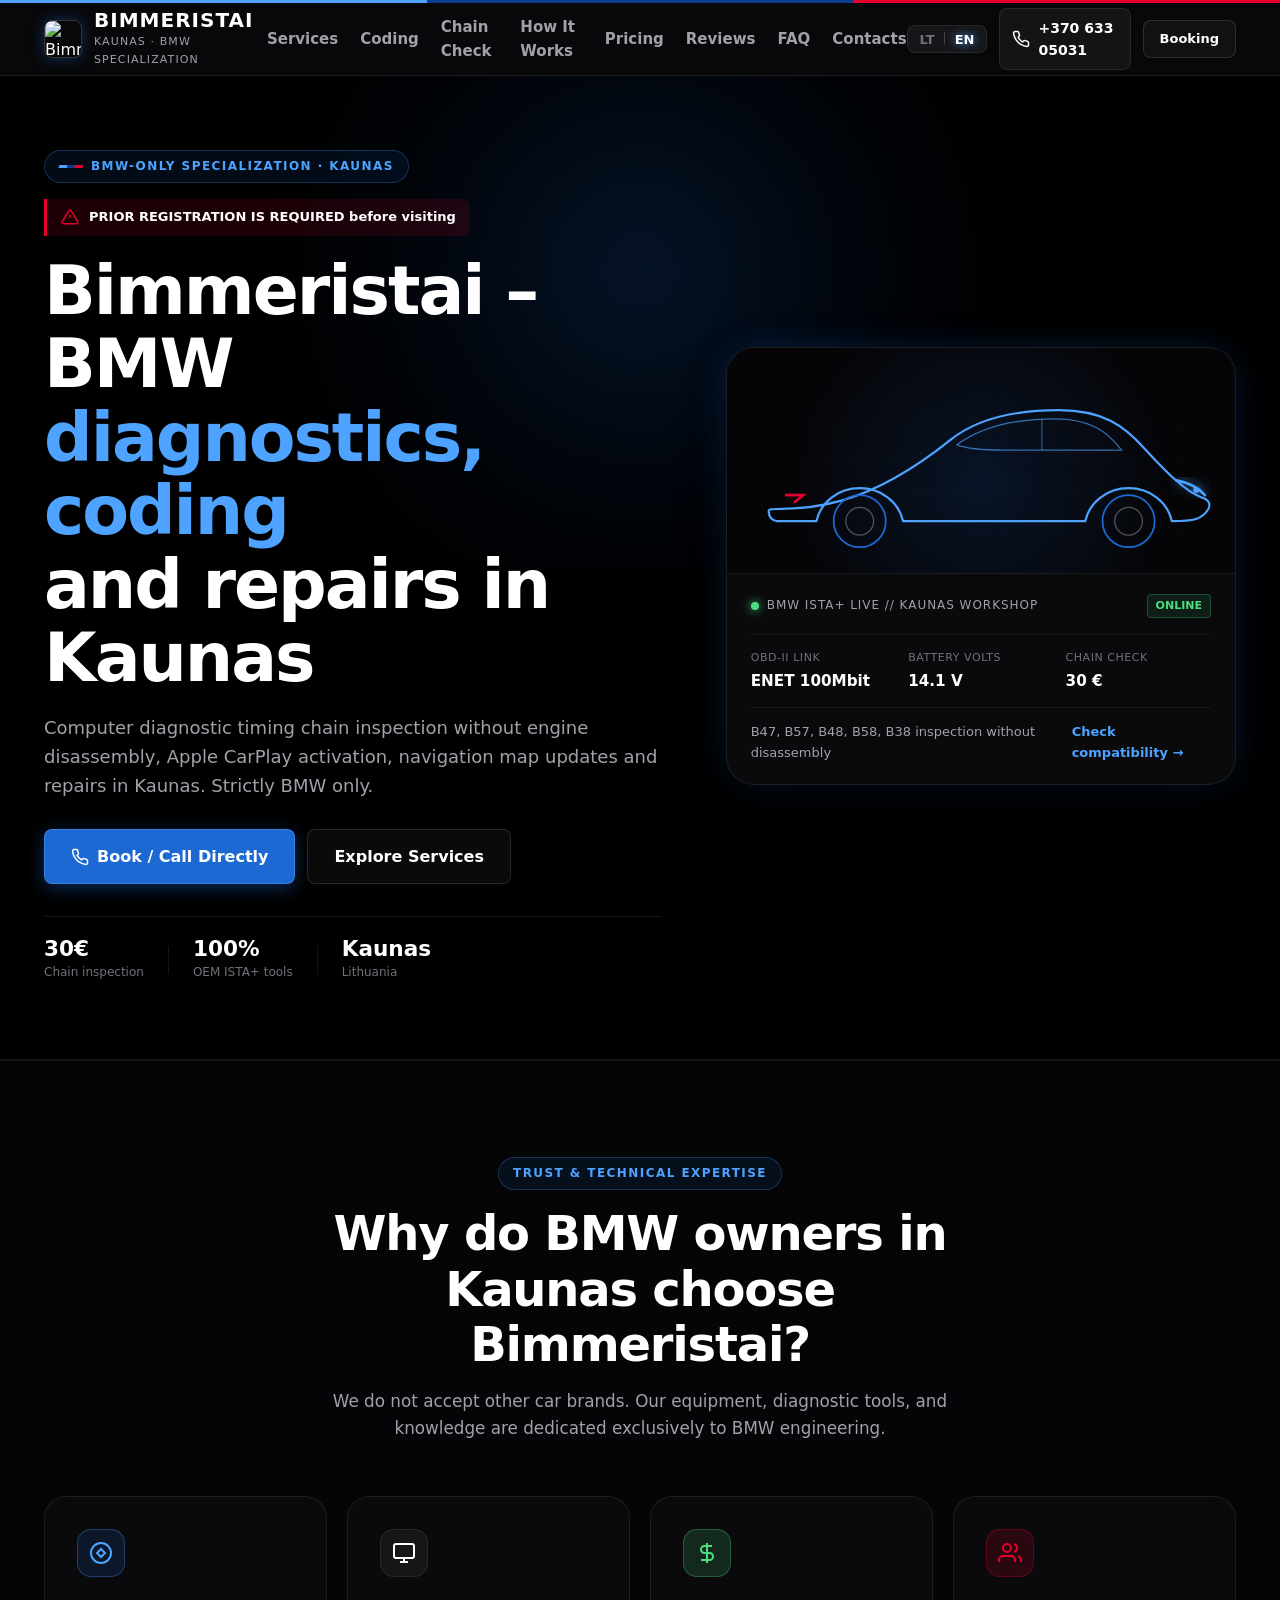
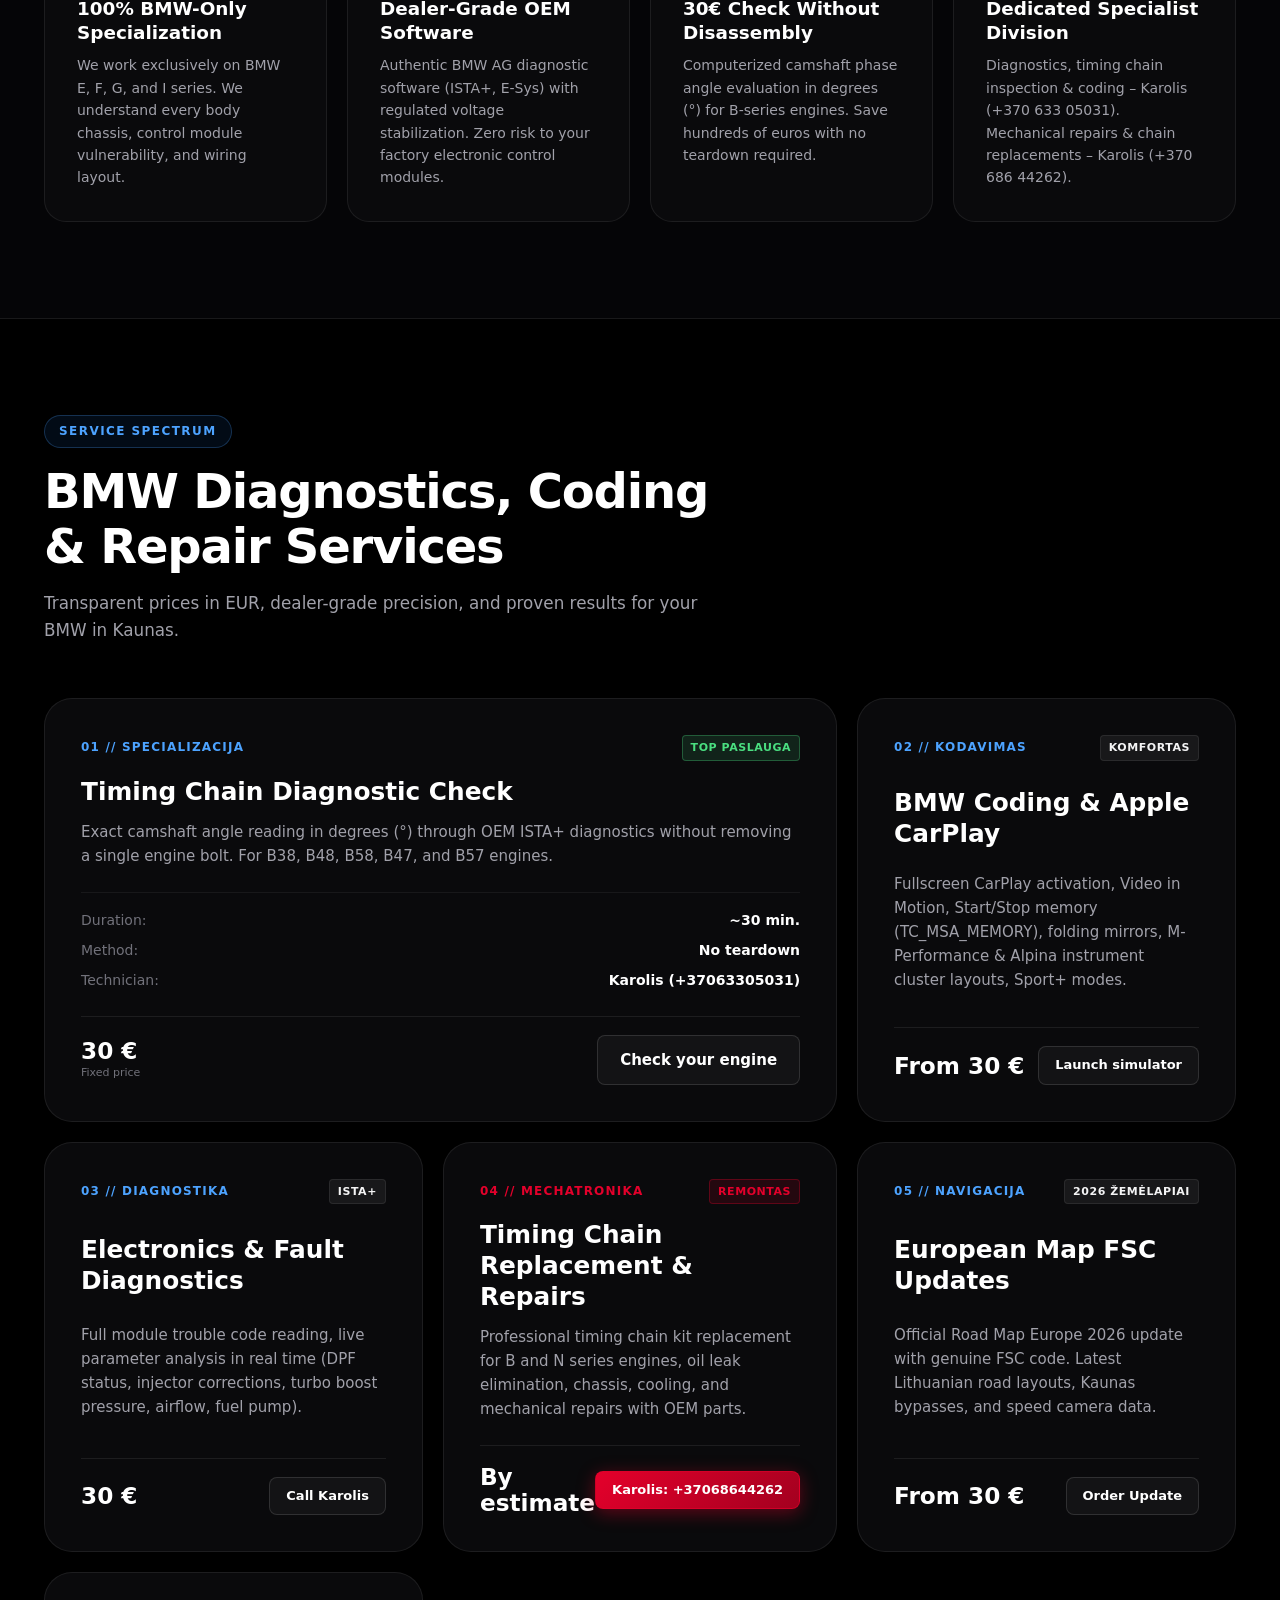
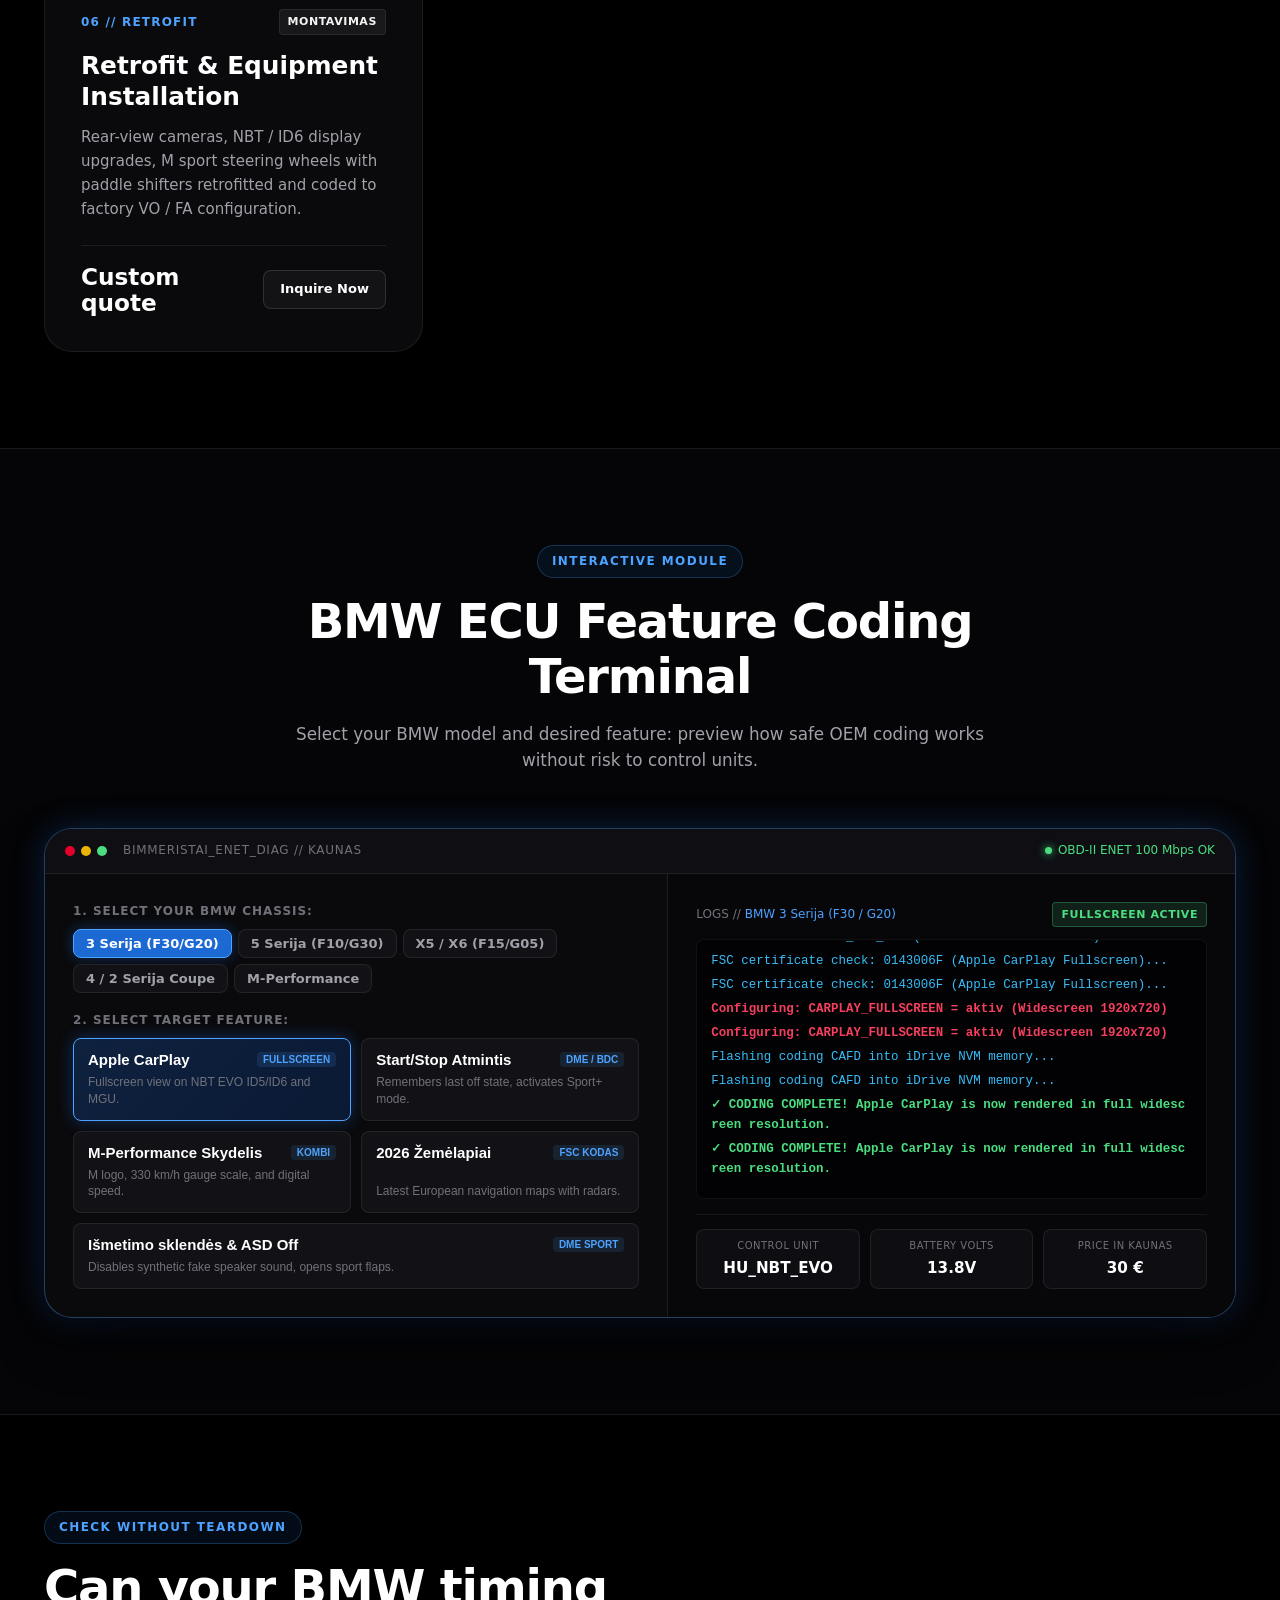
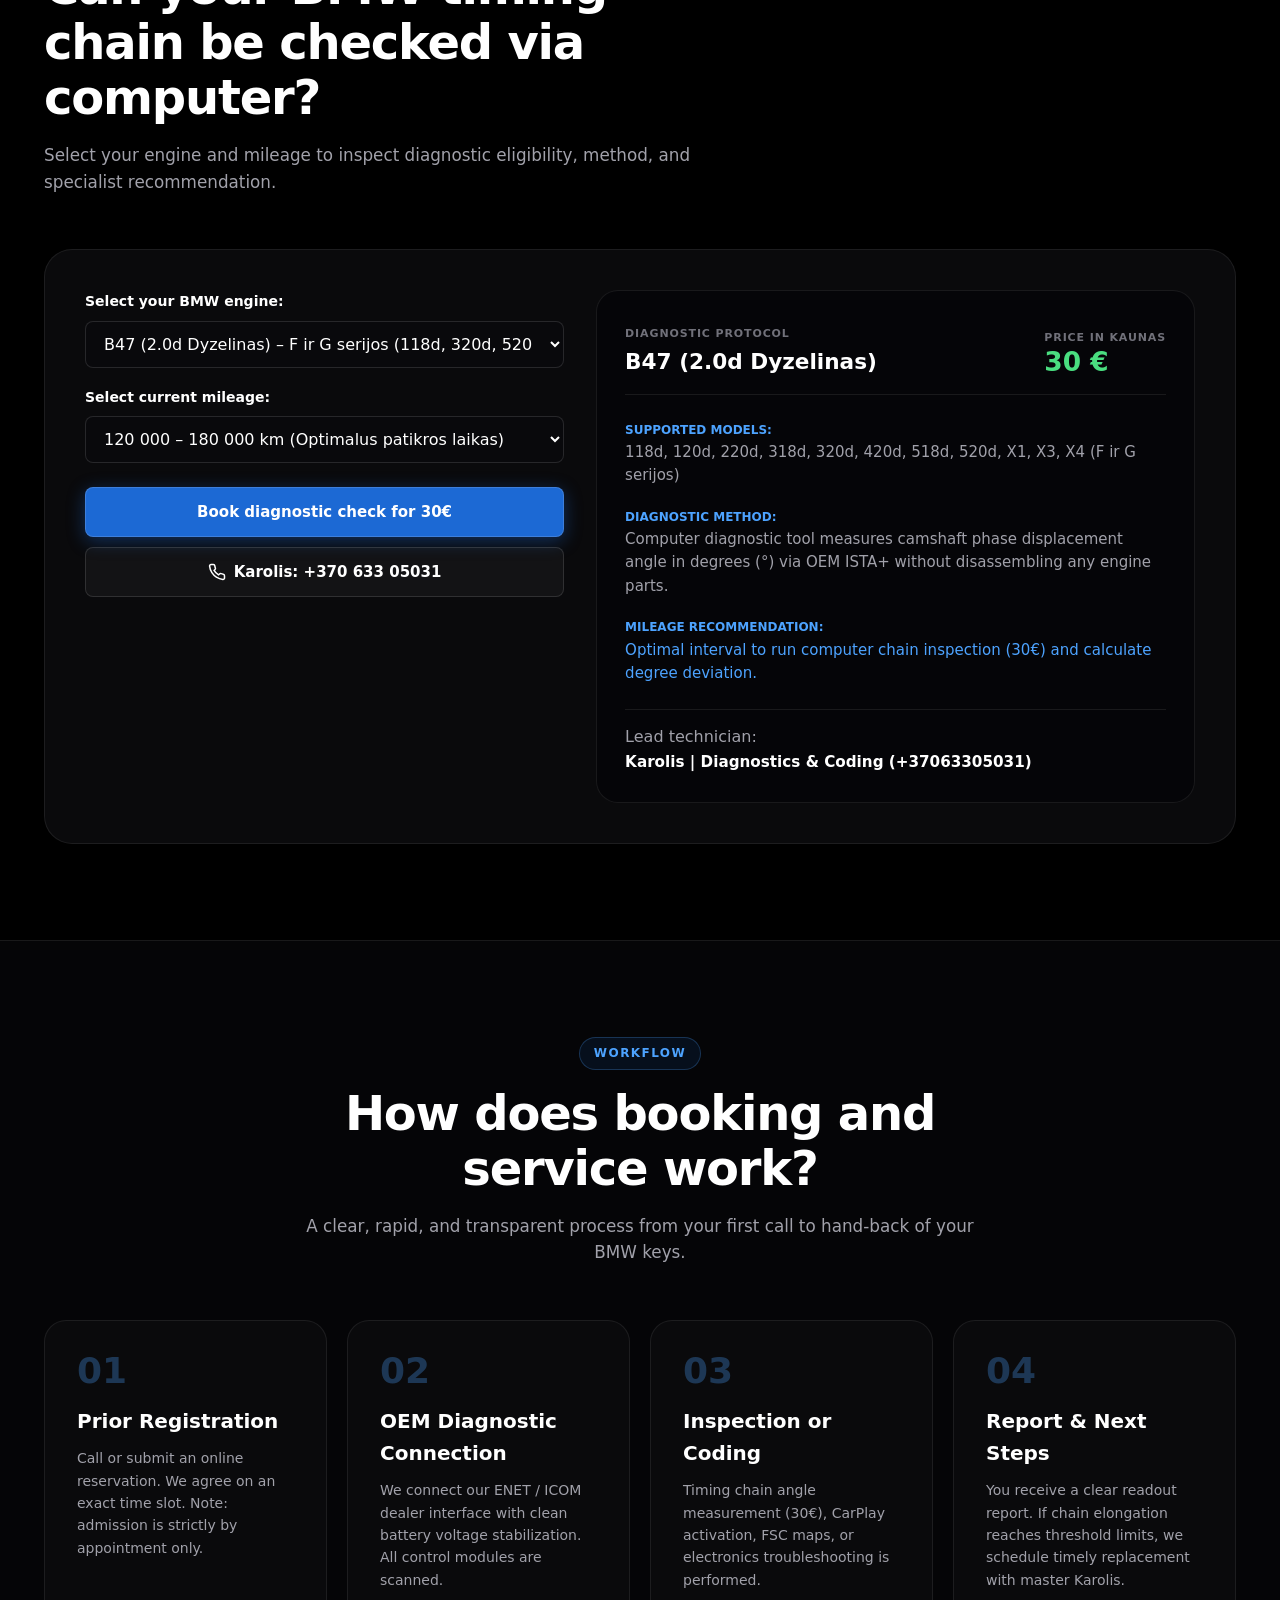
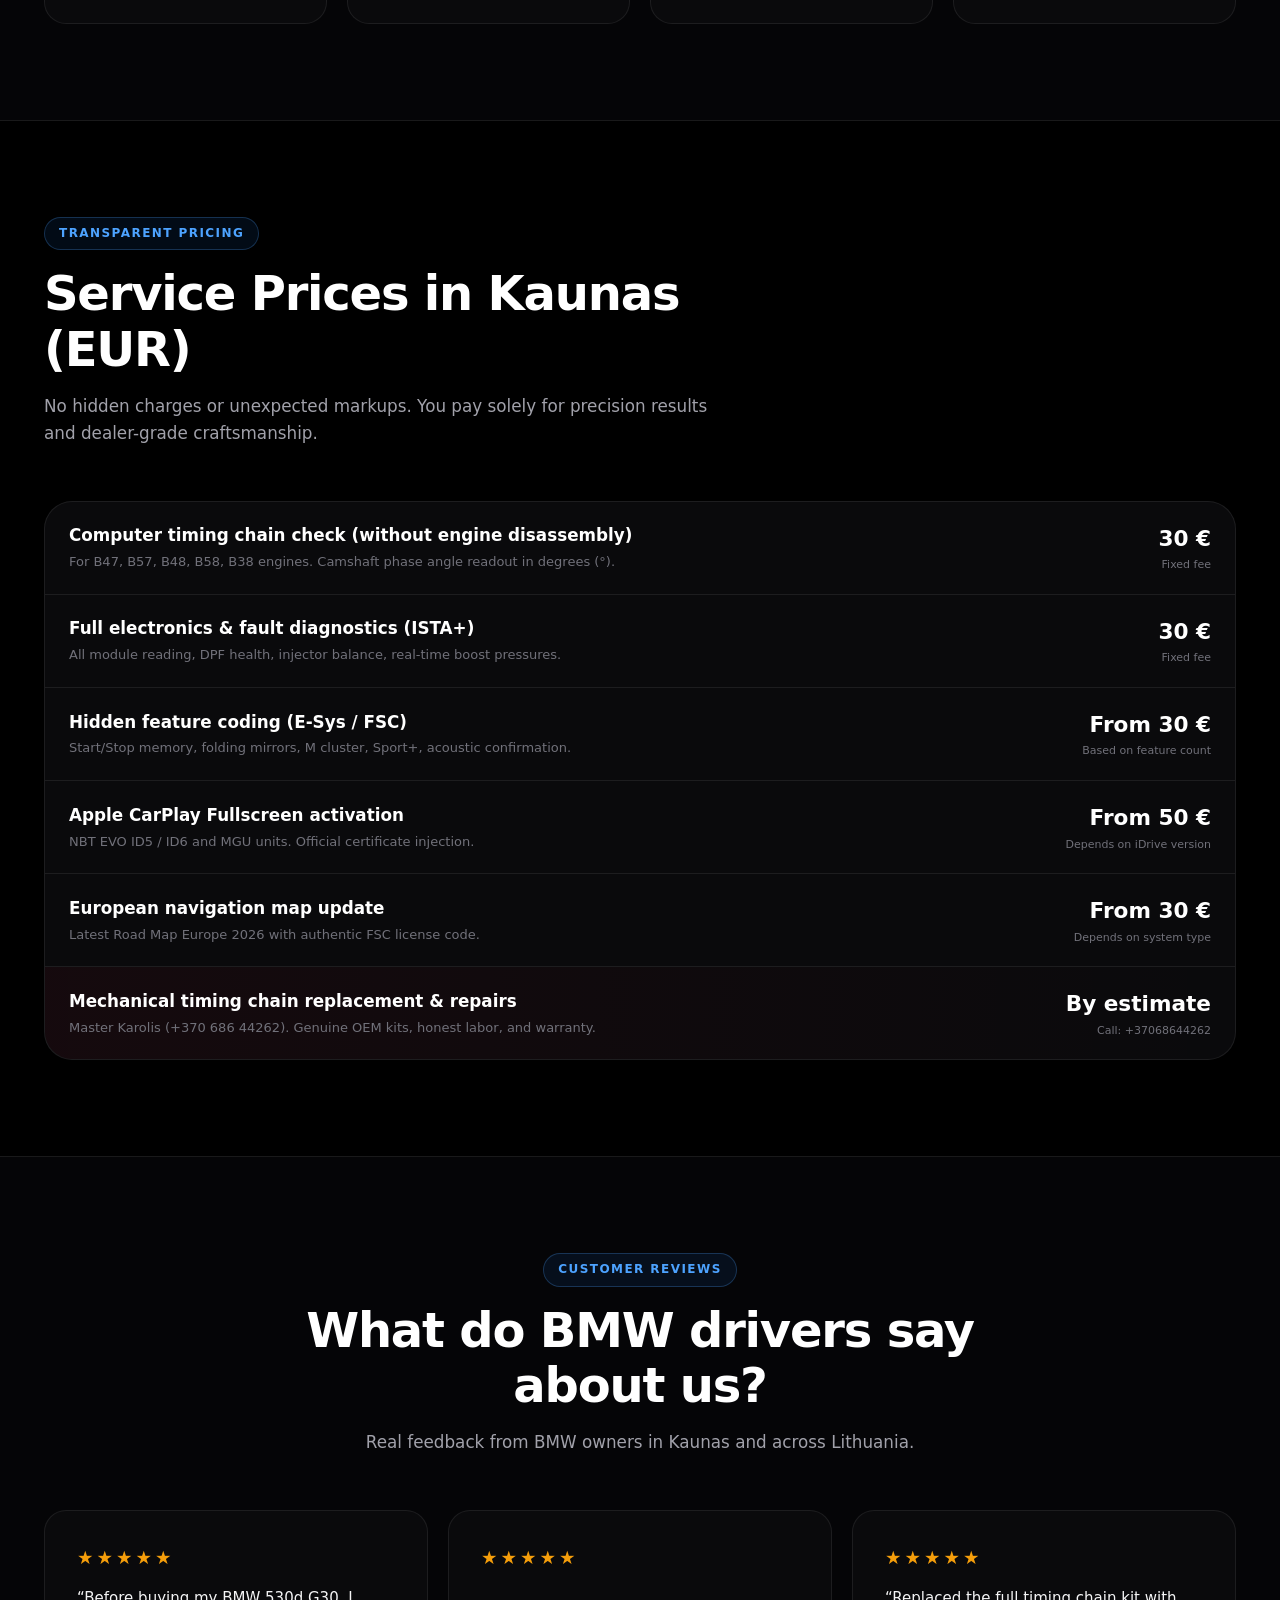
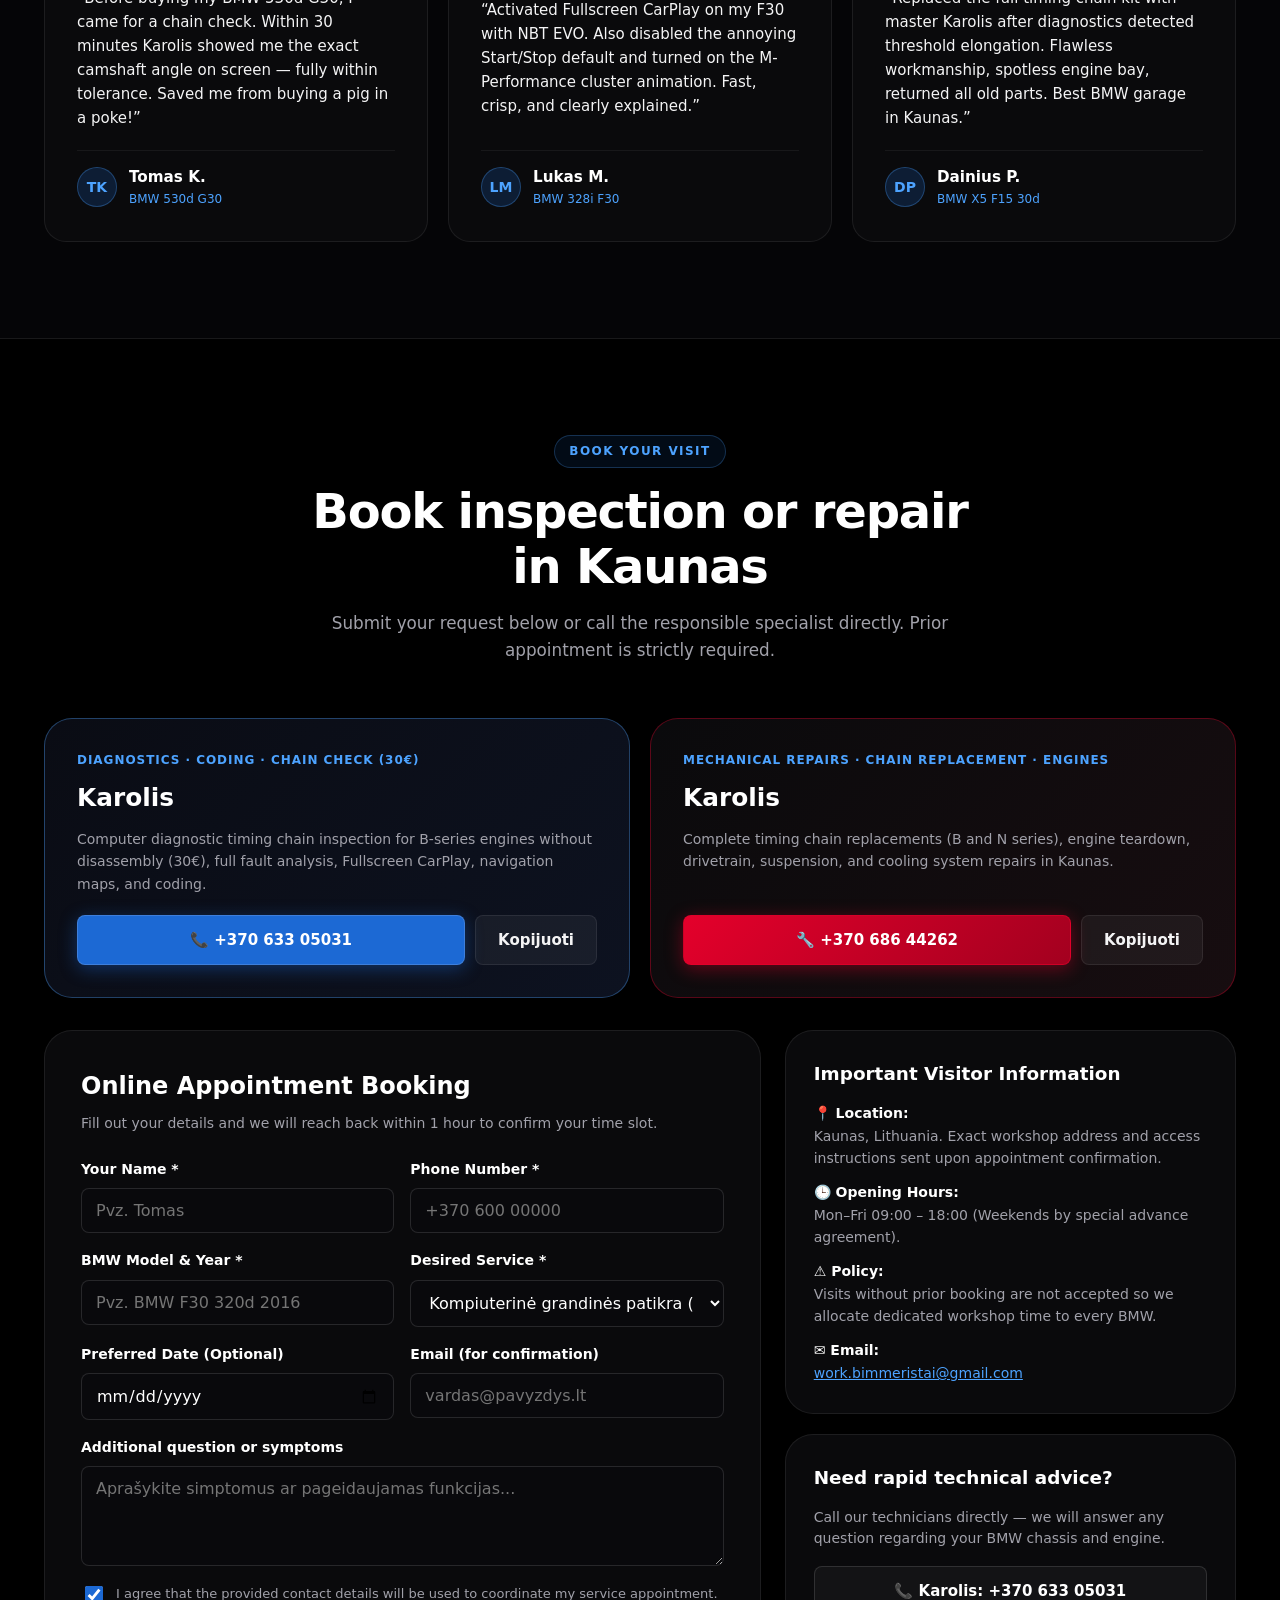
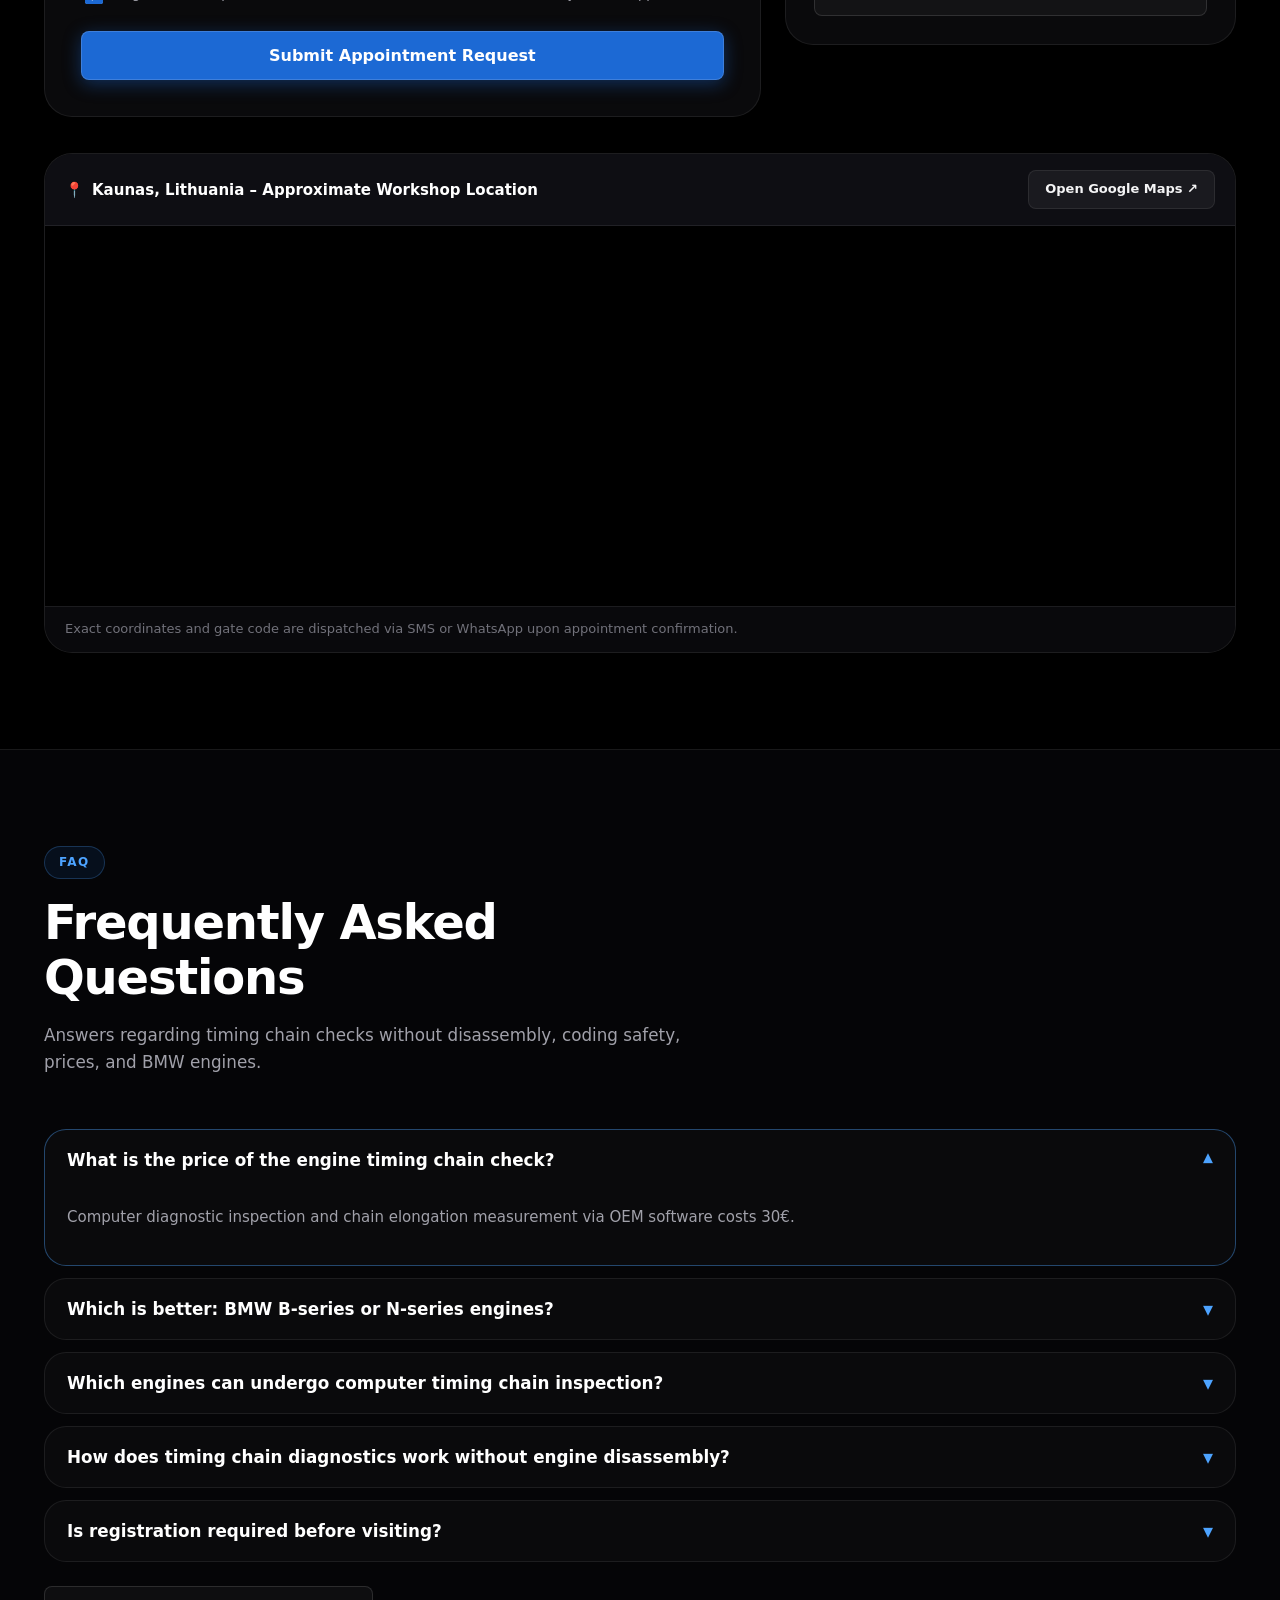
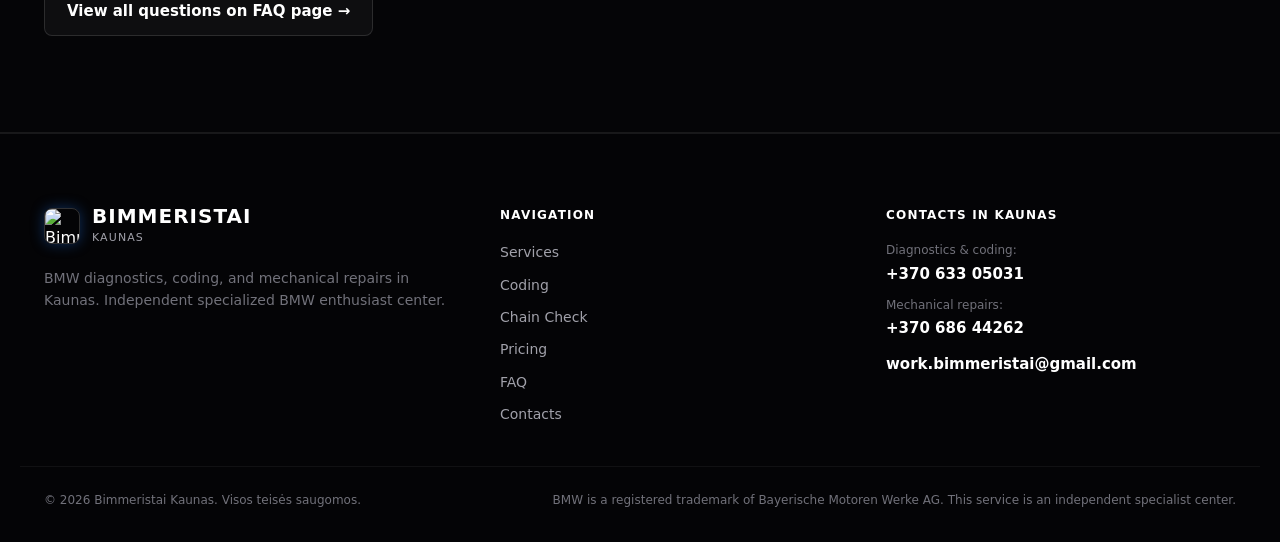
==== commit ea42ea59: "refactor: update branding and streamline UI Standardize CSS variables, optimize meta tags, and refac" ====
--- a/index.html
+++ b/index.html
@@ -1,864 +1,1317 @@
 <!doctype html>
-<html lang="ru">
+<html lang="lt">
   <head>
     <meta charset="UTF-8" />
-    <meta name="viewport" content="width=device-width, initial-scale=1.0" />
-    <title>Кодирование и активация скрытых функций BMW | Профессиональный сервис</title>
+    <meta name="viewport" content="width=device-width, initial-scale=1, viewport-fit=cover" />
+    <title>Bimmeristai Kaunas – BMW Diagnostika, Kodavimas ir Remontas</title>
     <meta
       name="description"
-      content="Профессиональное кодирование, русификация, активация CarPlay, обновление ПО и скрытых опций только для автомобилей BMW (E, F, G, I-серии). Дилерское оборудование ICOM Next, гарантия безопасности блоков."
+      content="Profesionali BMW kompiuterinė variklio grandinių patikra neardant variklio (30€), CarPlay aktyvavimas, OEM ISTA+ diagnostika ir remontas Kaune. Registracija būtina!"
     />
-    <meta name="keywords" content="кодирование bmw, активация скрытых функций bmw, carplay bmw, русификация bmw, отключение старт стоп bmw, esys bmw, icom bmw" />
-
-    <!-- Open Graph / VK / Telegram -->
+    <meta
+      name="keywords"
+      content="bmw diagnostika kaunas, bmw kodavimas kaunas, bmw grandines patikra, b47 grandine, b57 grandine, b58 grandine, carplay bmw kaunas, bimmeristai, bmw remontas kaune, e-sys bmw kaunas"
+    />
+
+    <!-- Open Graph / Social Sharing -->
     <meta property="og:type" content="website" />
-    <meta property="og:title" content="Кодирование и активация скрытых функций BMW" />
-    <meta property="og:description" content="Безопасное кодирование и дооснащение исключительно автомобилей BMW. Оригинальный софт E-Sys и ISTA+." />
-    <meta property="og:image" content="./assets/img/og-preview.png" />
-    <meta name="theme-color" content="#0a0c10" />
+    <meta property="og:title" content="Bimmeristai Kaunas – BMW Diagnostika, Kodavimas ir Remontas" />
+    <meta
+      property="og:description"
+      content="Kompiuterinė variklio grandinių patikra neardant variklio (30€), CarPlay aktyvavimas, žemėlapių atnaujinimas ir remontas Kaune."
+    />
+    <meta property="og:image" content="https://i.postimg.cc/wjW2sKHS/bimmeristai-logo.jpg" />
+    <meta property="og:locale" content="lt_LT" />
+    <meta property="og:locale:alternate" content="en_US" />
+
+    <!-- Twitter Card -->
+    <meta name="twitter:card" content="summary_large_image" />
+    <meta name="twitter:title" content="Bimmeristai Kaunas – BMW Specializuotas Servisas" />
+    <meta name="twitter:description" content="Profesionali BMW kompiuterinė grandinių patikra (30€) ir kodavimas Kaune." />
+    <meta name="twitter:image" content="https://i.postimg.cc/wjW2sKHS/bimmeristai-logo.jpg" />
+
+    <!-- iOS & PWA specifics -->
+    <meta name="theme-color" content="#000000" />
+    <meta name="apple-mobile-web-app-capable" content="yes" />
+    <meta name="apple-mobile-web-app-status-bar-style" content="black-translucent" />
 
     <!-- Favicon -->
-    <link rel="icon" type="image/svg+xml" href="./assets/img/favicon.svg" />
-
-    <!-- Google Fonts с font-display: swap для максимальной скорости -->
-    <link rel="preconnect" href="https://fonts.googleapis.com" />
-    <link rel="preconnect" href="https://fonts.gstatic.com" crossorigin />
-    <link
-      href="https://fonts.googleapis.com/css2?family=JetBrains+Mono:wght@500;700&family=Manrope:wght@400;500;600;700&family=Sora:wght@700;800&display=swap"
-      rel="stylesheet"
-    />
-
-    <!-- Stylesheet -->
-    <link rel="stylesheet" href="./assets/css/style.css" />
+    <link rel="icon" type="image/svg+xml" href="assets/img/favicon.svg" />
+    <link rel="alternate" hreflang="lt" href="index.html" />
+    <link rel="alternate" hreflang="en" href="index.html" />
+
+    <!-- External stylesheet fallback (same directory) -->
+    <link rel="stylesheet" href="style.css" />
+
+    <!-- Schema.org LocalBusiness JSON-LD -->
+    <script type="application/ld+json">
+      {
+        "@context": "https://schema.org",
+        "@type": "AutoRepair",
+        "name": "Bimmeristai Kaunas",
+        "image": "https://i.postimg.cc/wjW2sKHS/bimmeristai-logo.jpg",
+        "description": "Specializuotas BMW servisas Kaune: variklio grandinių kompiuterinė patikra (30€), CarPlay, kodavimas ir remontas.",
+        "address": {
+          "@type": "PostalAddress",
+          "addressLocality": "Kaunas",
+          "addressCountry": "LT"
+        },
+        "telephone": "+37063305031",
+        "email": "work.bimmeristai@gmail.com",
+        "priceRange": "€€",
+        "openingHours": "Mo-Fr 09:00-18:00"
+      }
+    </script>
   </head>
   <body>
-    <!-- Верхняя тонкая полоса M-Performance -->
-    <div class="m-stripe" aria-hidden="true"></div>
-
-    <!-- 1. ШАПКА / НАВИГАЦИЯ -->
-    <header class="site-header">
+    <!-- BMW Motorsport M-stripe viršutinė linija -->
+    <div class="m-stripe-top" aria-hidden="true"></div>
+
+    <!-- 1. HEADER / NAVIGACIJA -->
+    <header class="site-header" id="site-header">
       <div class="container header-inner">
-        <a href="./" class="brand-link" aria-label="Bimmer Coding Studio Главная">
-          <div class="brand-symbol">M</div>
-          <div class="brand-meta">
-            <span class="brand-name">BIMMER CODING</span>
-            <span class="brand-sub">EXCLUSIVE BMW SERVICE</span>
+        <a href="index.html" class="brand-link" aria-label="Bimmeristai Kaunas">
+          <img
+            src="https://i.postimg.cc/wjW2sKHS/bimmeristai-logo.jpg"
+            alt="Bimmeristai Logo"
+            class="brand-logo"
+            width="38"
+            height="38"
+            loading="eager"
+          />
+          <div class="brand-text">
+            <span class="brand-title">BIMMERISTAI</span>
+            <span class="brand-subtitle" data-i18n="brand_sub">KAUNAS · BMW SPECIALIZACIJA</span>
           </div>
         </a>
 
-        <nav class="nav-desktop" aria-label="Основная навигация">
-          <a href="#services" class="nav-link">Услуги</a>
-          <a href="#advantages" class="nav-link">Преимущества</a>
-          <a href="#steps" class="nav-link">Как работаем</a>
-          <a href="#prices" class="nav-link">Цены</a>
-          <a href="#reviews" class="nav-link">Отзывы</a>
-          <a href="./faq/" class="nav-link">FAQ</a>
-          <a href="./contacts/" class="nav-link">Контакты</a>
+        <!-- Desktop navigacija -->
+        <nav class="desktop-nav" aria-label="Pagrindinė navigacija">
+          <a href="#services" class="nav-item" data-i18n="nav_services">Paslaugos</a>
+          <a href="#simulator" class="nav-item" data-i18n="nav_simulator">Kodavimas</a>
+          <a href="#chain-check" class="nav-item" data-i18n="nav_chain">Grandinės patikra</a>
+          <a href="#how-it-works" class="nav-item" data-i18n="nav_steps">Kaip dirbame</a>
+          <a href="#pricing" class="nav-item" data-i18n="nav_prices">Kainoraštis</a>
+          <a href="#reviews" class="nav-item" data-i18n="nav_reviews">Atsiliepimai</a>
+          <a href="faq.html" class="nav-item" data-i18n="nav_faq">D.U.K.</a>
+          <a href="contacts.html" class="nav-item" data-i18n="nav_contacts">Kontaktai</a>
         </nav>
 
-        <div class="header-contacts">
-          <a href="tel:+79990000000" class="header-phone-link">
-            <span class="header-phone-number">+7 (999) 000-00-00</span>
-            <span class="header-phone-label">Пн–Вс 10:00–21:00</span>
+        <!-- Header dešinė: Kalbos perjungiklis, skambutis, registracija -->
+        <div class="header-right">
+          <!-- Kalbos perjungiklis [LT | EN] -->
+          <div class="lang-switch" role="group" aria-label="Kalbos pasirinkimas / Language selection">
+            <button type="button" class="lang-btn active" data-lang-btn="lt" title="Lietuvių k.">LT</button>
+            <span class="lang-sep">|</span>
+            <button type="button" class="lang-btn" data-lang-btn="en" title="English">EN</button>
+          </div>
+
+          <a href="tel:+37063305031" class="header-call-btn" title="Skambinti Karoliui (Diagnostika)">
+            <svg class="icon-svg" viewBox="0 0 24 24" fill="none" stroke="currentColor" stroke-width="2" stroke-linecap="round" stroke-linejoin="round" aria-hidden="true">
+              <path d="M22 16.92v3a2 2 0 0 1-2.18 2 19.79 19.79 0 0 1-8.63-3.07 19.5 19.5 0 0 1-6-6 19.79 19.79 0 0 1-3.07-8.67A2 2 0 0 1 4.11 2h3a2 2 0 0 1 2 1.72 12.84 12.84 0 0 0 .7 2.81 2 2 0 0 1-.45 2.11L8.09 9.91a16 16 0 0 0 6 6l1.27-1.27a2 2 0 0 1 2.11-.45 12.84 12.84 0 0 0 2.81.7A2 2 0 0 1 22 16.92z"/>
+            </svg>
+            <span class="font-tabular">+370 633 05031</span>
           </a>
-          <a href="#booking" class="btn btn-primary btn-sm">Записаться</a>
+
+          <a href="#booking" class="btn btn-outline btn-sm header-book-btn" data-i18n="btn_book_short">
+            Registracija
+          </a>
+
+          <!-- Hamburgeris mobiliam -->
+          <button
+            type="button"
+            class="hamburger-btn"
+            id="mobile-nav-toggle"
+            aria-label="Atverti meniu"
+            aria-expanded="false"
+          >
+            <span></span>
+            <span></span>
+            <span></span>
+          </button>
         </div>
-
-        <button
-          type="button"
-          class="burger-btn"
-          id="burgerBtn"
-          aria-label="Открыть меню навигации"
-          aria-expanded="false"
-        >
-          <span></span>
-          <span></span>
-          <span></span>
-        </button>
       </div>
 
-      <!-- Мобильное выпадающее меню -->
-      <div class="mobile-menu" id="mobileMenu">
-        <nav class="mobile-nav-list" aria-label="Мобильная навигация">
-          <a href="#services">Услуги</a>
-          <a href="#advantages">Преимущества</a>
-          <a href="#steps">Как работаем</a>
-          <a href="#prices">Цены</a>
-          <a href="#reviews">Отзывы</a>
-          <a href="./faq/">Частые вопросы (FAQ)</a>
-          <a href="./contacts/">Контакты и адрес</a>
-        </nav>
-        <div style="display: flex; flex-direction: column; gap: 10px;">
-          <a href="tel:+79990000000" class="btn btn-secondary" style="width: 100%;">
-            Позвонить: +7 (999) 000-00-00
-          </a>
-          <a href="#booking" class="btn btn-primary" style="width: 100%;">
-            Записаться на кодирование
-          </a>
+      <!-- Mobilus visas ekranas / išskleidžiamas meniu -->
+      <div class="mobile-drawer" id="mobile-nav-drawer" aria-hidden="true">
+        <div class="mobile-drawer-inner">
+          <nav class="mobile-nav-links" aria-label="Mobili navigacija">
+            <a href="#services" class="mobile-link" data-i18n="nav_services">Paslaugos</a>
+            <a href="#simulator" class="mobile-link" data-i18n="nav_simulator">Kodavimo simuliatorius</a>
+            <a href="#chain-check" class="mobile-link" data-i18n="nav_chain">Grandinės patikra (30€)</a>
+            <a href="#how-it-works" class="mobile-link" data-i18n="nav_steps">Kaip dirbame</a>
+            <a href="#pricing" class="mobile-link" data-i18n="nav_prices">Kainoraštis</a>
+            <a href="#reviews" class="mobile-link" data-i18n="nav_reviews">Atsiliepimai</a>
+            <a href="faq.html" class="mobile-link" data-i18n="nav_faq">D.U.K.</a>
+            <a href="contacts.html" class="mobile-link" data-i18n="nav_contacts">Kontaktai</a>
+          </nav>
+
+          <div class="mobile-drawer-footer">
+            <div class="mobile-drawer-contacts">
+              <a href="tel:+37063305031" class="btn btn-primary" style="width: 100%;">
+                <svg class="icon-svg" viewBox="0 0 24 24" fill="none" stroke="currentColor" stroke-width="2" aria-hidden="true"><path d="M22 16.92v3a2 2 0 0 1-2.18 2 19.79 19.79 0 0 1-8.63-3.07 19.5 19.5 0 0 1-6-6 19.79 19.79 0 0 1-3.07-8.67A2 2 0 0 1 4.11 2h3a2 2 0 0 1 2 1.72 12.84 12.84 0 0 0 .7 2.81 2 2 0 0 1-.45 2.11L8.09 9.91a16 16 0 0 0 6 6l1.27-1.27a2 2 0 0 1 2.11-.45 12.84 12.84 0 0 0 2.81.7A2 2 0 0 1 22 16.92z"/></svg>
+                <span>Karolis (Diagnostika): +370 633 05031</span>
+              </a>
+              <a href="tel:+37068644262" class="btn btn-secondary" style="width: 100%;">
+                <svg class="icon-svg" viewBox="0 0 24 24" fill="none" stroke="currentColor" stroke-width="2" aria-hidden="true"><path d="M14.7 6.3a1 1 0 0 0 0 1.4l1.6 1.6a1 1 0 0 0 1.4 0l3.77-3.77a6 6 0 0 1-7.94 7.94l-6.91 6.91a2.12 2.12 0 0 1-3-3l6.91-6.91a6 6 0 0 1 7.94-7.94l-3.76 3.76z"/></svg>
+                <span>Karolis (Remontas): +370 686 44262</span>
+              </a>
+              <a href="#booking" class="btn btn-white" style="width: 100%;" data-i18n="btn_book">
+                Registruotis vizitui
+              </a>
+            </div>
+          </div>
         </div>
       </div>
     </header>
 
-    <main>
-      <!-- 2. СЕКЦИЯ HERO -->
-      <section class="hero-section">
+    <main id="main-content">
+      <!-- 2. HERO SECTION -->
+      <section class="hero-section" id="hero">
+        <div class="hero-radial-glow" aria-hidden="true"></div>
         <div class="container hero-grid">
-          <div class="hero-content">
-            <div class="m-badge-pill">ТОЛЬКО ДЛЯ АВТОМОБИЛЕЙ BMW</div>
-            <h1 class="hero-title">
-              Кодирование и активация скрытых функций <span class="highlight">BMW</span>
+          <div class="hero-copy-column">
+            <!-- Eyebrow žyma -->
+            <div class="eyebrow-pill" data-reveal>
+              <span class="m-stripe-mini" aria-hidden="true"></span>
+              <span data-i18n="hero_eyebrow">TIK BMW AUTOMOBILIŲ SPECIALIZACIJA · KAUNAS</span>
+            </div>
+
+            <!-- Įspėjimo juostelė -->
+            <div class="warning-callout" data-reveal>
+              <svg class="warning-icon" viewBox="0 0 24 24" fill="none" stroke="currentColor" stroke-width="2" aria-hidden="true">
+                <path d="M10.29 3.86L1.82 18a2 2 0 0 0 1.71 3h16.94a2 2 0 0 0 1.71-3L13.71 3.86a2 2 0 0 0-3.42 0z"/>
+                <line x1="12" y1="9" x2="12" y2="13"/>
+                <line x1="12" y1="17" x2="12.01" y2="17"/>
+              </svg>
+              <span data-i18n="hero_warning">REGISTRACIJA BŪTINA prieš atvykstant į servisą</span>
+            </div>
+
+            <h1 class="hero-title" data-reveal>
+              <span class="title-line" data-i18n="hero_title_1">Bimmeristai – BMW</span>
+              <span class="title-line text-accent" data-i18n="hero_title_2">diagnostika, kodavimas</span>
+              <span class="title-line" data-i18n="hero_title_3">ir remontas Kaune</span>
             </h1>
-            <p class="hero-subtitle">
-              Раскройте заводской потенциал вашего BMW без потери дилерской гарантии:
-              Fullscreen CarPlay, память Start/Stop, M-приборная панель, русификация
-              и безопасное обновление электронных блоков.
+
+            <p class="hero-desc" data-i18n="hero_desc" data-reveal>
+              Kompiuterinė variklio grandinių patikra neardant variklio, CarPlay aktyvavimas,
+              žemėlapių atnaujinimas ir profesionalus gedimų šalinimas. Tik BMW automobiliai.
             </p>
 
-            <div class="hero-actions">
-              <a href="tel:+79990000000" class="btn btn-primary btn-lg">
-                <svg width="18" height="18" fill="none" stroke="currentColor" stroke-width="2" viewBox="0 0 24 24" aria-hidden="true">
-                  <path d="M22 16.92v3a2 2 0 0 1-2.18 2 19.79 19.79 0 0 1-8.63-3.07 19.5 19.5 0 0 1-6-6 19.79 19.79 0 0 1-3.07-8.67A2 2 0 0 1 4.11 2h3a2 2 0 0 1 2 1.72 12.84 12.84 0 0 0 .7 2.81 2 2 0 0 1-.45 2.11L8.09 9.91a16 16 0 0 0 6 6l1.27-1.27a2 2 0 0 1 2.11-.45 12.84 12.84 0 0 0 2.81.7A2 2 0 0 1 22 16.92z"/>
+            <div class="hero-actions" data-reveal>
+              <a href="tel:+37063305031" class="btn btn-primary btn-lg">
+                <svg class="icon-svg" viewBox="0 0 24 24" fill="none" stroke="currentColor" stroke-width="2" aria-hidden="true"><path d="M22 16.92v3a2 2 0 0 1-2.18 2 19.79 19.79 0 0 1-8.63-3.07 19.5 19.5 0 0 1-6-6 19.79 19.79 0 0 1-3.07-8.67A2 2 0 0 1 4.11 2h3a2 2 0 0 1 2 1.72 12.84 12.84 0 0 0 .7 2.81 2 2 0 0 1-.45 2.11L8.09 9.91a16 16 0 0 0 6 6l1.27-1.27a2 2 0 0 1 2.11-.45 12.84 12.84 0 0 0 2.81.7A2 2 0 0 1 22 16.92z"/></svg>
+                <span data-i18n="hero_cta_call">Registruotis / Skambinti</span>
+              </a>
+              <a href="#services" class="btn btn-outline btn-lg" data-i18n="hero_cta_services">
+                Peržiūrėti paslaugas
+              </a>
+            </div>
+
+            <!-- Greiti pasitikėjimo rodikliai -->
+            <div class="hero-trust-bar" data-reveal>
+              <div class="trust-metric">
+                <span class="metric-val font-tabular text-green">30€</span>
+                <span class="metric-lbl" data-i18n="trust_metric_chain">Grandinės patikra</span>
+              </div>
+              <div class="trust-sep"></div>
+              <div class="trust-metric">
+                <span class="metric-val font-tabular">100%</span>
+                <span class="metric-lbl" data-i18n="trust_metric_oem">OEM ISTA+ įranga</span>
+              </div>
+              <div class="trust-sep"></div>
+              <div class="trust-metric">
+                <span class="metric-val">Kaunas</span>
+                <span class="metric-lbl" data-i18n="trust_metric_loc">Lietuva</span>
+              </div>
+            </div>
+          </div>
+
+          <!-- Hero vizualinė skiltis: BMW kėbulo SVG linijinė animacija + Telemetrijos HUD -->
+          <div class="hero-visual-column" data-reveal>
+            <div class="car-telemetry-card">
+              <!-- SVG Automobilio kėbulo linijinis piešinys (autentiškas originalus vektorinis kontūras) -->
+              <div class="car-canvas-wrapper">
+                <svg class="car-silhouette-svg" viewBox="0 0 540 220" fill="none" xmlns="http://www.w3.org/2000/svg" aria-label="BMW sportinio kupė kėbulo telemetrijos linijos">
+                  <defs>
+                    <linearGradient id="mGrad" x1="0%" y1="0%" x2="100%" y2="0%">
+                      <stop offset="0%" stop-color="#4DA3FF" />
+                      <stop offset="50%" stop-color="#1C69D4" />
+                      <stop offset="100%" stop-color="#E4002B" />
+                    </linearGradient>
+                    <filter id="laserGlow" x="-20%" y="-20%" width="140%" height="140%">
+                      <feGaussianBlur stdDeviation="6" result="blur" />
+                      <feMerge>
+                        <feMergeNode in="blur" />
+                        <feMergeNode in="SourceGraphic" />
+                      </feMerge>
+                    </filter>
+                  </defs>
+
+                  <!-- Fono tinklas -->
+                  <path d="M20 180 H520 M20 140 H520 M20 100 H520 M20 60 H520" stroke="rgba(255,255,255,0.04)" stroke-width="1" stroke-dasharray="4 4" />
+                  <path d="M100 20 V190 M200 20 V190 M300 20 V190 M400 20 V190 M500 20 V190" stroke="rgba(255,255,255,0.04)" stroke-width="1" stroke-dasharray="4 4" />
+
+                  <!-- Pagrindinė kėbulo aerodinaminė linija (animuojama su dashoffset) -->
+                  <path class="car-path-contour" d="M35 158 C55 158 85 155 110 148 C145 138 185 118 235 78 C265 54 310 44 360 44 C410 44 435 62 458 88 C480 112 505 138 525 145 C532 147 535 152 532 158 C525 170 515 172 490 172 C485 150 465 134 440 134 C415 134 395 150 390 172 L180 172 C175 150 155 134 130 134 C105 134 85 150 80 172 L35 172 C30 172 25 168 25 160 C25 158 28 158 35 158 Z" stroke="#4DA3FF" stroke-width="2.5" stroke-linecap="round" stroke-linejoin="round"/>
+
+                  <!-- Šoninių langų kontūras -->
+                  <path class="car-path-detail" d="M242 84 C272 62 312 54 355 54 C395 54 415 68 432 90 C410 90 350 90 295 90 C265 90 250 87 242 84 Z" stroke="rgba(77, 163, 255, 0.65)" stroke-width="1.5" stroke-linecap="round"/>
+                  <line x1="340" y1="54" x2="340" y2="90" stroke="rgba(77, 163, 255, 0.45)" stroke-width="1.5" />
+
+                  <!-- Ratai ir stabdžių diskai -->
+                  <circle cx="130" cy="172" r="30" stroke="#1C69D4" stroke-width="2" />
+                  <circle cx="130" cy="172" r="16" stroke="rgba(255,255,255,0.3)" stroke-width="1.5" />
+                  <circle cx="440" cy="172" r="30" stroke="#1C69D4" stroke-width="2" />
+                  <circle cx="440" cy="172" r="16" stroke="rgba(255,255,255,0.3)" stroke-width="1.5" />
+
+                  <!-- Lazeriniai BMW žibintai (priekis) -->
+                  <path d="M495 125 C512 128 522 135 528 142" stroke="#4DA3FF" stroke-width="3" filter="url(#laserGlow)" stroke-linecap="round"/>
+                  <circle cx="518" cy="136" r="3.5" fill="#4DA3FF" filter="url(#laserGlow)"/>
+
+                  <!-- Galinis žibintas (L-forma) -->
+                  <path d="M45 142 L65 142 L55 150" stroke="#E4002B" stroke-width="3" stroke-linecap="round"/>
+
+                  <!-- Dinaminis diagnostikos skenavimo spindulys -->
+                  <line class="scanner-sweep" x1="100" y1="30" x2="100" y2="185" stroke="url(#mGrad)" stroke-width="1.5" stroke-dasharray="3 3"/>
                 </svg>
-                <span>Позвонить</span>
-              </a>
-              <a href="#booking" class="btn btn-secondary btn-lg">
-                <span>Записаться</span>
-                <svg width="16" height="16" fill="none" stroke="currentColor" stroke-width="2" viewBox="0 0 24 24" aria-hidden="true">
-                  <path d="M5 12h14M12 5l7 7-7 7"/>
-                </svg>
-              </a>
-            </div>
-
-            <div class="hero-features-row">
-              <div class="hero-feature-item">
-                <svg width="18" height="18" fill="none" stroke="currentColor" stroke-width="2" viewBox="0 0 24 24" aria-hidden="true">
-                  <path d="M12 22s8-4 8-10V5l-8-3-8 3v7c0 6 8 10 8 10z"/>
-                </svg>
-                <span>Бэкап всех блоков перед работой</span>
-              </div>
-              <div class="hero-feature-item">
-                <svg width="18" height="18" fill="none" stroke="currentColor" stroke-width="2" viewBox="0 0 24 24" aria-hidden="true">
-                  <path d="M22 11.08V12a10 10 0 1 1-5.93-9.14"/>
-                  <polyline points="22 4 12 14.01 9 11.01"/>
-                </svg>
-                <span>Дилерский ICOM Next &amp; E-Sys</span>
-              </div>
-              <div class="hero-feature-item">
-                <svg width="18" height="18" fill="none" stroke="currentColor" stroke-width="2" viewBox="0 0 24 24" aria-hidden="true">
-                  <circle cx="12" cy="12" r="10"/>
-                  <polyline points="12 6 12 12 16 14"/>
-                </svg>
-                <span>От 30 минут в вашем присутствии</span>
-              </div>
-            </div>
-          </div>
-
-          <!-- Правый блок: авторский силуэт кузова BMW с неоновыми контурами -->
-          <div class="hero-visual-card fade-in">
-            <svg class="bmw-silhouette-svg" viewBox="0 0 600 320" fill="none" xmlns="http://www.w3.org/2000/svg" aria-label="Стилизованный аэродинамический силуэт BMW">
-              <!-- Градиент подсветки фары и кузова -->
-              <defs>
-                <linearGradient id="neonGlow" x1="0%" y1="0%" x2="100%" y2="100%">
-                  <stop offset="0%" stop-color="#38bdf8" />
-                  <stop offset="50%" stop-color="#1c69d4" />
-                  <stop offset="100%" stop-color="#00205b" />
-                </linearGradient>
-              </defs>
-
-              <!-- Линии кузова купе / седана BMW -->
-              <path d="M30 240 C 90 238, 130 200, 190 190 C 260 140, 340 100, 430 105 C 490 110, 520 140, 570 180 C 585 190, 590 220, 580 240" stroke="url(#neonGlow)" stroke-width="3" stroke-linecap="round" fill="none" class="pulse-path"/>
-              
-              <!-- Характерный изгиб Хофмайстера и линия крыши -->
-              <path d="M240 155 C 290 120, 360 115, 420 120 C 465 125, 485 150, 480 180 L 450 180 C 445 165, 430 150, 390 145 Z" fill="rgba(28, 105, 212, 0.15)" stroke="#38bdf8" stroke-width="1.5" stroke-dasharray="4 4"/>
-              
-              <!-- Агрессивные ангельские глазки / лазерные фары BMW Laserlight -->
-              <path d="M60 215 C 80 215, 100 220, 115 228" stroke="#38bdf8" stroke-width="4" stroke-linecap="round"/>
-              <path d="M125 229 C 145 230, 160 235, 175 240" stroke="#38bdf8" stroke-width="4" stroke-linecap="round"/>
-
-              <!-- Двойная решётка радиатора Iconic Glow (стилизация) -->
-              <path d="M40 226 C 45 220, 55 220, 58 226 L 55 242 C 52 246, 42 246, 38 242 Z" stroke="#1c69d4" stroke-width="2" fill="rgba(28, 105, 212, 0.2)"/>
-              <path d="M22 226 C 27 220, 37 220, 40 226 L 37 242 C 34 246, 24 246, 20 242 Z" stroke="#1c69d4" stroke-width="2" fill="rgba(28, 105, 212, 0.2)"/>
-
-              <!-- Колёсные арки и капот -->
-              <path d="M90 240 A 45 45 0 0 1 180 240" stroke="#1c69d4" stroke-width="3" fill="none"/>
-              <path d="M450 240 A 45 45 0 0 1 540 240" stroke="#1c69d4" stroke-width="3" fill="none"/>
-              <line x1="10" y1="240" x2="590" y2="240" stroke="rgba(255,255,255,0.15)" stroke-width="1"/>
-
-              <!-- Точки цифровой шины данных CAN/Ethernet -->
-              <circle cx="135" cy="240" r="4" fill="#38bdf8"/>
-              <circle cx="495" cy="240" r="4" fill="#38bdf8"/>
-              <circle cx="310" cy="180" r="3" fill="#ffffff"/>
-            </svg>
-
-            <div class="hero-live-badge">
-              <span style="color: var(--text-muted);">Протокол шины: ENET / DoIP (100 Mbit)</span>
-              <span class="hero-live-tag">● БЕЗОПАСНЫЙ ДОСТУП</span>
+              </div>
+
+              <!-- HUD Rodiklių juosta -->
+              <div class="hud-telemetry-body">
+                <div class="hud-header">
+                  <div class="hud-title-wrap">
+                    <span class="live-dot" aria-hidden="true"></span>
+                    <span class="hud-label font-tabular">BMW ISTA+ LIVE // KAUNAS WORKSHOP</span>
+                  </div>
+                  <span class="hud-tag">ONLINE</span>
+                </div>
+
+                <div class="hud-grid">
+                  <div class="hud-cell">
+                    <span class="hud-sub" data-i18n="hud_ecu">OBD-II RYŠYS</span>
+                    <span class="hud-val text-accent font-tabular">ENET 100Mbit</span>
+                  </div>
+                  <div class="hud-cell">
+                    <span class="hud-sub" data-i18n="hud_voltage">BORTO ĮTAMPA</span>
+                    <span class="hud-val font-tabular">14.1 V</span>
+                  </div>
+                  <div class="hud-cell">
+                    <span class="hud-sub" data-i18n="hud_chain_price">GRANDINĖS PATIKRA</span>
+                    <span class="hud-val text-green font-tabular">30 €</span>
+                  </div>
+                </div>
+
+                <div class="hud-footer">
+                  <span class="hud-note" data-i18n="hud_note">B47, B57, B48, B58, B38 patikra neardant variklio</span>
+                  <a href="#chain-check" class="hud-link" data-i18n="hud_link">Tikrinti suderinamumą →</a>
+                </div>
+              </div>
             </div>
           </div>
         </div>
       </section>
 
-      <!-- 3. ПРЕИМУЩЕСТВА / ДОВЕРИЕ -->
-      <section class="section-pad" id="advantages">
+      <!-- 3. TRUST / BENEFITS SECTION -->
+      <section class="section-pad section-dark" id="trust">
         <div class="container">
-          <div class="section-head fade-in">
-            <span class="m-badge-pill">ПОЧЕМУ МЫ</span>
-            <h2 class="section-title">Инженерный подход к кодированию BMW</h2>
-            <p class="section-desc">
-              Мы не универсальный автосервис. Наша специализация — исключительно электроника,
-              блоки управления и мультимедиа автомобилей BMW с 2006 по 2026 годы.
+          <div class="section-head text-center" data-reveal>
+            <span class="eyebrow-pill" data-i18n="trust_eyebrow">PASITIKĖJIMAS IR EKSPERTIŠKUMAS</span>
+            <h2 class="section-title" data-i18n="trust_title">Kodėl BMW vairuotojai renkasi Bimmeristus?</h2>
+            <p class="section-desc" data-i18n="trust_desc">
+              Mes nesiimame kitų automobilių markių. Mūsų įranga, žinios ir patirtis skirta išskirtinai tik BMW inžinerijai.
             </p>
           </div>
 
-          <div class="trust-grid">
-            <div class="trust-card fade-in">
-              <div class="trust-icon-box">
-                <svg width="24" height="24" fill="none" stroke="currentColor" stroke-width="2" viewBox="0 0 24 24">
-                  <path d="M12 22s8-4 8-10V5l-8-3-8 3v7c0 6 8 10 8 10z"/>
+          <div class="features-grid">
+            <div class="feature-card" data-reveal>
+              <div class="feature-icon-box blue">
+                <svg class="feature-svg" viewBox="0 0 24 24" fill="none" stroke="currentColor" stroke-width="2" aria-hidden="true">
+                  <circle cx="12" cy="12" r="10"/>
+                  <polygon points="12 8 8 12 12 16 16 12 12 8"/>
                 </svg>
               </div>
-              <h3 class="trust-card-title">Полная безопасность</h3>
-              <p class="trust-card-text">
-                Перед любым изменением делаем полный бэкап кодировочных данных (NCD/CAFD). Все настройки можно вернуть в заводское состояние в 1 клик.
-              </p>
-            </div>
-
-            <div class="trust-card fade-in">
-              <div class="trust-icon-box">
-                <svg width="24" height="24" fill="none" stroke="currentColor" stroke-width="2" viewBox="0 0 24 24">
+              <h3 class="feature-title" data-i18n="feat_bmw_only_title">100% tik BMW specializacija</h3>
+              <p class="feature-text" data-i18n="feat_bmw_only_desc">
+                Dirbame tik su E, F, G ir I serijų BMW. Žinome kiekvieno kėbulo elektros grandines, valdymo blokų niuansus ir silpnąsias vietas.
+              </p>
+            </div>
+
+            <div class="feature-card" data-reveal>
+              <div class="feature-icon-box">
+                <svg class="feature-svg" viewBox="0 0 24 24" fill="none" stroke="currentColor" stroke-width="2" aria-hidden="true">
                   <rect x="2" y="3" width="20" height="14" rx="2" ry="2"/>
                   <line x1="8" y1="21" x2="16" y2="21"/>
                   <line x1="12" y1="17" x2="12" y2="21"/>
                 </svg>
               </div>
-              <h3 class="trust-card-title">Дилерский софт</h3>
-              <p class="trust-card-text">
-                Работаем через оригинальные мультиплексоры ICOM Next и софт BMW Group (E-Sys Plus, ISTA+, INPA, Rheingold) без дешевых китайских ELM-адаптеров.
-              </p>
-            </div>
-
-            <div class="trust-card fade-in">
-              <div class="trust-icon-box">
-                <svg width="24" height="24" fill="none" stroke="currentColor" stroke-width="2" viewBox="0 0 24 24">
-                  <circle cx="12" cy="12" r="10"/>
-                  <polyline points="12 6 12 12 14 14"/>
+              <h3 class="feature-title" data-i18n="feat_oem_title">OEM lygio įranga (ISTA+ / E-Sys)</h3>
+              <p class="feature-text" data-i18n="feat_oem_desc">
+                Originali BMW AG programinė įranga ir stabilus maitinimo palaikymas. Jokių kiniškų adapterių ar rizikos sugadinti automobilio valdymo blokus.
+              </p>
+            </div>
+
+            <div class="feature-card" data-reveal>
+              <div class="feature-icon-box green">
+                <svg class="feature-svg" viewBox="0 0 24 24" fill="none" stroke="currentColor" stroke-width="2" aria-hidden="true">
+                  <path d="M12 2v20M17 5H9.5a3.5 3.5 0 0 0 0 7h5a3.5 3.5 0 0 1 0 7H6"/>
                 </svg>
               </div>
-              <h3 class="trust-card-title">Опыт 8+ лет</h3>
-              <p class="trust-card-text">
-                Знаем все нюансы платформ E, F, G, I-серии. Точно знаем, какие опции поддерживает именно ваша комплектация по VIN.
-              </p>
-            </div>
-
-            <div class="trust-card fade-in">
-              <div class="trust-icon-box">
-                <svg width="24" height="24" fill="none" stroke="currentColor" stroke-width="2" viewBox="0 0 24 24">
-                  <path d="M22 11.08V12a10 10 0 1 1-5.93-9.14"/>
-                  <polyline points="22 4 12 14.01 9 11.01"/>
+              <h3 class="feature-title" data-i18n="feat_fast_title">30€ patikra be variklio ardymo</h3>
+              <p class="feature-text" data-i18n="feat_fast_desc">
+                B serijos variklių grandinės išsitampymo įvertinimas kompiuteriu laipsniais (°). Jokio bereikalingo variklio ardymo ir sutaupytos šimtinės eurų.
+              </p>
+            </div>
+
+            <div class="feature-card" data-reveal>
+              <div class="feature-icon-box red">
+                <svg class="feature-svg" viewBox="0 0 24 24" fill="none" stroke="currentColor" stroke-width="2" aria-hidden="true">
+                  <path d="M17 21v-2a4 4 0 0 0-4-4H5a4 4 0 0 0-4 4v2"/>
+                  <circle cx="9" cy="7" r="4"/>
+                  <path d="M23 21v-2a4 4 0 0 0-3-3.87"/>
+                  <path d="M16 3.13a4 4 0 0 1 0 7.75"/>
                 </svg>
               </div>
-              <h3 class="trust-card-title">Гарантия на работу</h3>
-              <p class="trust-card-text">
-                Предоставляем гарантию на все выполненные кодировки и прошивки. Если после ТО у дилера функции сбросятся — восстановим бесплатно.
+              <h3 class="feature-title" data-i18n="feat_masters_title">Aiškus meistrų pasiskirstymas</h3>
+              <p class="feature-text" data-i18n="feat_masters_desc">
+                Diagnostika, grandinės patikra ir kodavimas – Karolis (+370 633 05031). Mechaninis remontas ir grandinių keitimas – Karolis (+370 686 44262).
               </p>
             </div>
           </div>
         </div>
       </section>
 
-      <!-- 4. УСЛУГИ (BENTO-КАРТОЧКИ) -->
-      <section class="section-pad" id="services" style="background: #0d1017;">
+      <!-- 4. SERVICES BENTO GRID -->
+      <section class="section-pad" id="services">
         <div class="container">
-          <div class="section-head fade-in">
-            <span class="m-badge-pill">НАШИ УСЛУГИ</span>
-            <h2 class="section-title">Каталог решений для вашего BMW</h2>
-            <p class="section-desc">
-              Все опции активируются на заводском уровне в соответствующих блоках управления (HU_NBT, BDC, DME, KOMBI, DSC).
+          <div class="section-head" data-reveal>
+            <span class="eyebrow-pill" data-i18n="services_eyebrow">PASLAUGŲ SPEKTRAS</span>
+            <h2 class="section-title" data-i18n="services_title">BMW diagnostikos, kodavimo ir remonto paslaugos</h2>
+            <p class="section-desc" data-i18n="services_desc">
+              Skaidrios kainos eurais, OEM lygio standartai ir garantuotas rezultatas Jūsų BMW automobiliui Kaune.
             </p>
           </div>
 
           <div class="bento-grid">
-            <!-- Bento Карточка 1 (Широкая: Активация скрытых функций) -->
-            <article class="bento-card bento-col-8 bento-card-featured fade-in">
+            <!-- 1 kortelė: Didelė kortelė - Grandinės patikra -->
+            <article class="bento-card bento-hero-service" data-reveal>
+              <div class="card-top">
+                <span class="service-kicker text-accent">01 // SPECIALIZACIJA</span>
+                <span class="badge-tag green">TOP PASLAUGA</span>
+              </div>
+              <h3 class="card-title" data-i18n="srv_chain_title">Kompiuterinė variklio grandinės patikra</h3>
+              <p class="card-body" data-i18n="srv_chain_desc">
+                Tikslus paskirstymo veleno poslinkio kampo nustatymas laipsniais (°) per OEM ISTA+ įrangą. Neardomas nei vienas variklio varžtas. Skirta BMW B38, B48, B58, B47, B57 varikliams.
+              </p>
+              <div class="service-meta-list">
+                <div class="meta-item">
+                  <span class="meta-label" data-i18n="srv_duration">Trukmė:</span>
+                  <span class="meta-value font-tabular">~30 min.</span>
+                </div>
+                <div class="meta-item">
+                  <span class="meta-label" data-i18n="srv_method">Metodas:</span>
+                  <span class="meta-value" data-i18n="srv_method_val">Neardant variklio</span>
+                </div>
+                <div class="meta-item">
+                  <span class="meta-label" data-i18n="srv_specialist">Meistras:</span>
+                  <span class="meta-value">Karolis (+37063305031)</span>
+                </div>
+              </div>
+              <div class="card-bottom">
+                <div class="price-lockup">
+                  <span class="price-val text-green font-tabular">30 €</span>
+                  <span class="price-sub" data-i18n="price_fixed">Fiksuota kaina</span>
+                </div>
+                <a href="#chain-check" class="btn btn-outline" data-i18n="btn_check_engine">
+                  Tikrinti savo variklį
+                </a>
+              </div>
+            </article>
+
+            <!-- 2 kortelė: BMW Kodavimas & CarPlay -->
+            <article class="bento-card" data-reveal>
+              <div class="card-top">
+                <span class="service-kicker text-accent">02 // KODAVIMAS</span>
+                <span class="badge-tag">KOMFORTAS</span>
+              </div>
+              <h3 class="card-title" data-i18n="srv_coding_title">BMW Kodavimas &amp; Apple CarPlay</h3>
+              <p class="card-body" data-i18n="srv_coding_desc">
+                Apple CarPlay Fullscreen aktyvavimas, Video in Motion, Start/Stop atmintis (TC_MSA_MEMORY), veidrodėlių užlenkimas, M-Performance ir Alpina skydelių grafika, Sport+ režimai.
+              </p>
+              <div class="card-bottom">
+                <div class="price-lockup">
+                  <span class="price-val font-tabular" data-i18n="price_from_30">Nuo 30 €</span>
+                </div>
+                <a href="#simulator" class="btn btn-outline btn-sm" data-i18n="btn_try_simulator">
+                  Išbandyti simuliatorių
+                </a>
+              </div>
+            </article>
+
+            <!-- 3 kortelė: Elektronikos diagnostika -->
+            <article class="bento-card" data-reveal>
+              <div class="card-top">
+                <span class="service-kicker text-accent">03 // DIAGNOSTIKA</span>
+                <span class="badge-tag">ISTA+</span>
+              </div>
+              <h3 class="card-title" data-i18n="srv_diag_title">Elektronikos &amp; Gedimų diagnostika</h3>
+              <p class="card-body" data-i18n="srv_diag_desc">
+                Pilnas valdymo blokų klaidų skaitymas, gyvų parametrų analizė realiuoju laiku (DPF būklė, purkštukų korekcijos, turbinos slėgis, oro srautas, kuro siurblys).
+              </p>
+              <div class="card-bottom">
+                <div class="price-lockup">
+                  <span class="price-val font-tabular">30 €</span>
+                </div>
+                <a href="tel:+37063305031" class="btn btn-outline btn-sm" data-i18n="btn_call_karolis">
+                  Skambinti Karoliui
+                </a>
+              </div>
+            </article>
+
+            <!-- 4 kortelė: Mechaninis remontas -->
+            <article class="bento-card" data-reveal>
+              <div class="card-top">
+                <span class="service-kicker text-red">04 // MECHATRONIKA</span>
+                <span class="badge-tag red">REMONTAS</span>
+              </div>
+              <h3 class="card-title" data-i18n="srv_repair_title">Grandinių keitimas &amp; Remontas</h3>
+              <p class="card-body" data-i18n="srv_repair_desc">
+                Profesionalus variklio grandinių komplektų keitimas (B ir N serijos), alyvos nuotėkių šalinimas, pakabos, stabdžių bei agregatų remontas su originaliomis OEM dalimis.
+              </p>
+              <div class="card-bottom">
+                <div class="price-lockup">
+                  <span class="price-val font-tabular" data-i18n="price_estimate">Pagal sąmatą</span>
+                </div>
+                <a href="tel:+37068644262" class="btn btn-danger btn-sm">
+                  Karolis: +37068644262
+                </a>
+              </div>
+            </article>
+
+            <!-- 5 kortelė: Europos žemėlapiai -->
+            <article class="bento-card" data-reveal>
+              <div class="card-top">
+                <span class="service-kicker text-accent">05 // NAVIGACIJA</span>
+                <span class="badge-tag">2026 ŽEMĖLAPIAI</span>
+              </div>
+              <h3 class="card-title" data-i18n="srv_maps_title">Europos žemėlapių FSC atnaujinimas</h3>
+              <p class="card-body" data-i18n="srv_maps_desc">
+                Naujausių Road Map Europe (EVO, NEXT, LIVE, ROUTE, PREMIUM) žemėlapių įrašymas su legaliu FSC kodu. Nauji Kauno ir Lietuvos keliai, greičio radarai.
+              </p>
+              <div class="card-bottom">
+                <div class="price-lockup">
+                  <span class="price-val font-tabular" data-i18n="price_from_30">Nuo 30 €</span>
+                </div>
+                <a href="#booking" class="btn btn-outline btn-sm" data-i18n="btn_order">
+                  Užsakyti
+                </a>
+              </div>
+            </article>
+
+            <!-- 6 kortelė: Retrofit -->
+            <article class="bento-card" data-reveal>
+              <div class="card-top">
+                <span class="service-kicker text-accent">06 // RETROFIT</span>
+                <span class="badge-tag">MONTAVIMAS</span>
+              </div>
+              <h3 class="card-title" data-i18n="srv_retrofit_title">Papildomos įrangos montavimas</h3>
+              <p class="card-body" data-i18n="srv_retrofit_desc">
+                Galinio vaizdo kamerų, NBT / ID6 multimedijos ekranų, M vairų su bėgių mentelėmis pajungimas ir teisingas suprogramavimas į automobilio VO / FA konfigūraciją.
+              </p>
+              <div class="card-bottom">
+                <div class="price-lockup">
+                  <span class="price-val font-tabular" data-i18n="price_individual">Individualiai</span>
+                </div>
+                <a href="#booking" class="btn btn-outline btn-sm" data-i18n="btn_inquire">
+                  Pasiteirauti
+                </a>
+              </div>
+            </article>
+          </div>
+        </div>
+      </section>
+
+      <!-- 4.1. INTERAKTYVUS BMW KODAVIMO SIMULIATORIUS -->
+      <section class="section-pad section-dark" id="simulator">
+        <div class="container">
+          <div class="section-head text-center" data-reveal>
+            <span class="eyebrow-pill" data-i18n="sim_eyebrow">INTERAKTYVUS MODULIS</span>
+            <h2 class="section-title" data-i18n="sim_title">BMW funkcijų kodavimo terminalas</h2>
+            <p class="section-desc" data-i18n="sim_desc">
+              Pasirinkite automobilio modelį ir norimą opciją: pamatysite, kaip vyksta saugus kodavimo procesas be rizikos blokams.
+            </p>
+          </div>
+
+          <div class="terminal-shell" data-reveal>
+            <!-- Lango antraštė su indikatoriais -->
+            <div class="terminal-header-bar">
+              <div class="traffic-dots">
+                <span class="dot red"></span>
+                <span class="dot yellow"></span>
+                <span class="dot green"></span>
+                <span class="terminal-session-title font-tabular">BIMMERISTAI_ENET_DIAG // KAUNAS</span>
+              </div>
+              <div class="terminal-conn-status">
+                <span class="live-beacon"></span>
+                <span class="font-tabular">OBD-II ENET 100 Mbps OK</span>
+              </div>
+            </div>
+
+            <div class="terminal-split-view">
+              <!-- Kairė: Automobilio ir opcijų pasirinkimas -->
+              <div class="terminal-controls-col">
+                <div class="controls-label" data-i18n="sim_step1">1. Pasirinkite BMW modelį:</div>
+                <div class="car-chips-row">
+                  <button type="button" class="chip-btn active" data-car-chip="BMW 3 Serija (F30 / G20)">3 Serija (F30/G20)</button>
+                  <button type="button" class="chip-btn" data-car-chip="BMW 5 Serija (F10 / G30)">5 Serija (F10/G30)</button>
+                  <button type="button" class="chip-btn" data-car-chip="BMW X5 / X6 (F15 / G05)">X5 / X6 (F15/G05)</button>
+                  <button type="button" class="chip-btn" data-car-chip="BMW 4 / 2 Serija Coupe">4 / 2 Serija Coupe</button>
+                  <button type="button" class="chip-btn" data-car-chip="BMW M-Power / M-Sport">M-Performance</button>
+                </div>
+
+                <div class="controls-label" style="margin-top: 18px;" data-i18n="sim_step2">2. Pasirinkite funkciją:</div>
+                <div class="preset-buttons-grid">
+                  <button type="button" class="preset-card active" data-coding-preset="carplay">
+                    <span class="preset-card-head">
+                      <span>Apple CarPlay</span>
+                      <span class="preset-pill">FULLSCREEN</span>
+                    </span>
+                    <span class="preset-card-sub" data-i18n="sim_opt_carplay">Pilno ekrano vaizdas NBT EVO ID5/ID6 ir MGU.</span>
+                  </button>
+
+                  <button type="button" class="preset-card" data-coding-preset="startstop">
+                    <span class="preset-card-head">
+                      <span>Start/Stop Atmintis</span>
+                      <span class="preset-pill">DME / BDC</span>
+                    </span>
+                    <span class="preset-card-sub" data-i18n="sim_opt_startstop">Prisimena išjungtą būseną, aktyvuojamas Sport+.</span>
+                  </button>
+
+                  <button type="button" class="preset-card" data-coding-preset="cluster">
+                    <span class="preset-card-head">
+                      <span>M-Performance Skydelis</span>
+                      <span class="preset-pill">KOMBI</span>
+                    </span>
+                    <span class="preset-card-sub" data-i18n="sim_opt_cluster">M logotipas, 330 km/h skalė ir skaitmeninis greitis.</span>
+                  </button>
+
+                  <button type="button" class="preset-card" data-coding-preset="maps">
+                    <span class="preset-card-head">
+                      <span>2026 Žemėlapiai</span>
+                      <span class="preset-pill">FSC KODAS</span>
+                    </span>
+                    <span class="preset-card-sub" data-i18n="sim_opt_maps">Naujausi Europos ir Kauno kelių žemėlapiai.</span>
+                  </button>
+
+                  <button type="button" class="preset-card" data-coding-preset="exhaust" style="grid-column: 1 / -1;">
+                    <span class="preset-card-head">
+                      <span>Išmetimo sklendės &amp; ASD Off</span>
+                      <span class="preset-pill">DME SPORT</span>
+                    </span>
+                    <span class="preset-card-sub" data-i18n="sim_opt_exhaust">Išjungia dirbtinį garsiakalbių garsą, atidaro sklendes.</span>
+                  </button>
+                </div>
+              </div>
+
+              <!-- Dešinė: Konsolės tiesioginis žurnalas -->
+              <div class="terminal-log-col">
+                <div class="log-panel-head">
+                  <span class="log-title font-tabular">
+                    LOGS // <span id="coding-selected-car" class="text-accent">BMW 3 Serija (F30 / G20)</span>
+                  </span>
+                  <span class="badge-tag green" id="coding-gauge-result">FULLSCREEN AKTYVUOTA</span>
+                </div>
+
+                <div class="console-box" id="coding-console-stream" role="log" aria-live="polite">
+                  <!-- Užpildoma per script.js -->
+                </div>
+
+                <div class="console-gauges-row">
+                  <div class="gauge-card">
+                    <span class="gauge-lbl" data-i18n="sim_gauge_ecu">VALDYMO BLOKAS</span>
+                    <span class="gauge-val font-tabular text-accent" id="coding-gauge-ecu">HU_NBT_EVO</span>
+                  </div>
+                  <div class="gauge-card">
+                    <span class="gauge-lbl" data-i18n="sim_gauge_volt">BORTO ĮTAMPA</span>
+                    <span class="gauge-val font-tabular text-green" id="coding-gauge-volt">13.8V</span>
+                  </div>
+                  <div class="gauge-card">
+                    <span class="gauge-lbl" data-i18n="sim_gauge_price">KAINA KAUNE</span>
+                    <span class="gauge-val font-tabular">30 €</span>
+                  </div>
+                </div>
+              </div>
+            </div>
+          </div>
+        </div>
+      </section>
+
+      <!-- 4.2. INTERAKTYVUS GRANDINĖS TIKRINIMO MODULIS -->
+      <section class="section-pad" id="chain-check">
+        <div class="container">
+          <div class="section-head" data-reveal>
+            <span class="eyebrow-pill" data-i18n="chain_eyebrow">PATIKRA NEARDANT VARIKLIO</span>
+            <h2 class="section-title" data-i18n="chain_title">Ar Jūsų BMW variklio grandinę galima patikrinti kompiuteriu?</h2>
+            <p class="section-desc" data-i18n="chain_desc">
+              Pasirinkite variklį ir ridą – sužinokite diagnostikos metodą, kainą ir meistro rekomendaciją.
+            </p>
+          </div>
+
+          <div class="checker-card-shell" data-reveal>
+            <div class="checker-inputs-col">
+              <label class="form-label" for="checker-engine" data-i18n="chain_lbl_engine">Pasirinkite BMW variklį:</label>
+              <select class="form-select" id="checker-engine">
+                <option value="B47" selected>B47 (2.0d Dyzelinas) – F ir G serijos (118d, 320d, 520d, X3)</option>
+                <option value="B57">B57 (3.0d Dyzelinas) – 330d, 530d, 540d, X5 30d/40d, X7</option>
+                <option value="B48">B48 (2.0i Benzinas) – 220i, 320i, 330i, 530i, X1, X3</option>
+                <option value="B58">B58 (3.0i Benzinas) – M140i, 340i, M340i, 540i, X3 M40i</option>
+                <option value="B38">B38 (1.5i Benzinas) – 118i, 218i, X1 sDrive18i</option>
+                <option value="N_SERIES">N47 / N57 / N20 (N serijos ankstesni modeliai)</option>
+              </select>
+
+              <label class="form-label" for="checker-mileage" style="margin-top: 18px;" data-i18n="chain_lbl_mileage">Pasirinkite dabartinę ridą:</label>
+              <select class="form-select" id="checker-mileage">
+                <option value="under120">Iki 120 000 km (Profilaktika / Tikrinimas prieš pirkimą)</option>
+                <option value="120to180" selected>120 000 – 180 000 km (Optimalus patikros laikas)</option>
+                <option value="180to240">180 000 – 240 000 km (Padidinta išsitampymo rizika)</option>
+                <option value="over240">Virš 240 000 km (Kritinis nusidėvėjimo intervalas)</option>
+              </select>
+
+              <div class="checker-actions-stack">
+                <a href="#booking" class="btn btn-primary" style="justify-content: center;" data-i18n="btn_book_chain">
+                  Užsiregistruoti patikrai už 30€
+                </a>
+                <a href="tel:+37063305031" class="btn btn-outline" style="justify-content: center;">
+                  <svg class="icon-svg" viewBox="0 0 24 24" fill="none" stroke="currentColor" stroke-width="2" aria-hidden="true"><path d="M22 16.92v3a2 2 0 0 1-2.18 2 19.79 19.79 0 0 1-8.63-3.07 19.5 19.5 0 0 1-6-6 19.79 19.79 0 0 1-3.07-8.67A2 2 0 0 1 4.11 2h3a2 2 0 0 1 2 1.72 12.84 12.84 0 0 0 .7 2.81 2 2 0 0 1-.45 2.11L8.09 9.91a16 16 0 0 0 6 6l1.27-1.27a2 2 0 0 1 2.11-.45 12.84 12.84 0 0 0 2.81.7A2 2 0 0 1 22 16.92z"/></svg>
+                  <span>Karolis: +370 633 05031</span>
+                </a>
+              </div>
+            </div>
+
+            <!-- Rezultatų kortelė -->
+            <div class="checker-result-box">
+              <div class="result-box-header">
+                <div>
+                  <span class="result-sub" data-i18n="chain_res_head">DIAGNOSTIKOS PROTOKOLAS</span>
+                  <div class="result-engine-code text-accent" id="checker-result-title">B47 (2.0d Dyzelinas)</div>
+                </div>
+                <div class="result-price-tag">
+                  <span class="result-sub" data-i18n="chain_res_price_lbl">KAINA KAUNE</span>
+                  <div class="result-price-num text-green font-tabular" id="checker-result-price">30 €</div>
+                </div>
+              </div>
+
+              <div class="result-meta-line">
+                <span class="meta-title" data-i18n="chain_res_models">Taikoma modeliams:</span>
+                <span class="meta-text" id="checker-result-models">118d, 120d, 220d, 318d, 320d, 420d, 518d, 520d, X1, X3, X4</span>
+              </div>
+
+              <div class="result-meta-line">
+                <span class="meta-title" data-i18n="chain_res_method">Patikros metodas:</span>
+                <span class="meta-text" id="checker-result-method">
+                  Kompiuteris per OEM ISTA+ įrangą tiksliai išmatuoja paskirstymo veleno fazės poslinkio kampą laipsniais (°) neardant nei vienos variklio detalės.
+                </span>
+              </div>
+
+              <div class="result-meta-line">
+                <span class="meta-title" data-i18n="chain_res_advice">Patarimas pagal ridą:</span>
+                <span class="meta-text text-accent" id="checker-result-advice">
+                  Optimalus laikas atlikti kompiuterinę grandinės patikrą (30€) ir įvertinti laipsninį nuokrypį.
+                </span>
+              </div>
+
+              <div class="result-footer-expert">
+                <span class="meta-title" data-i18n="chain_res_specialist">Atsakingas meistras:</span>
+                <span class="expert-name font-tabular" id="checker-result-specialist">Karolis | Diagnostika ir kodavimas (+37063305031)</span>
+              </div>
+            </div>
+          </div>
+        </div>
+      </section>
+
+      <!-- 5. HOW IT WORKS (DARBO EIGA) -->
+      <section class="section-pad section-dark" id="how-it-works">
+        <div class="container">
+          <div class="section-head text-center" data-reveal>
+            <span class="eyebrow-pill" data-i18n="steps_eyebrow">DARBO EIGA</span>
+            <h2 class="section-title" data-i18n="steps_title">Kaip vyksta registracija ir aptarnavimas?</h2>
+            <p class="section-desc" data-i18n="steps_desc">
+              Aiškus, greitas ir profesionalus procesas nuo pirmo skambučio iki atiduodamo BMW rakto.
+            </p>
+          </div>
+
+          <div class="steps-grid">
+            <div class="step-card" data-reveal>
+              <div class="step-number font-tabular">01</div>
+              <h3 class="step-title" data-i18n="step1_title">Išankstinė registracija</h3>
+              <p class="step-text" data-i18n="step1_desc">
+                Paskambinate arba užpildote formą internetu. Suderiname patogų laiką. Primename: atvykimas galimas TIK su registracija.
+              </p>
+            </div>
+
+            <div class="step-card" data-reveal>
+              <div class="step-number font-tabular">02</div>
+              <h3 class="step-title" data-i18n="step2_title">OEM Diagnostinis pajungimas</h3>
+              <p class="step-text" data-i18n="step2_desc">
+                Prijungiame profesionalią ENET / ICOM įrangą su stabiliu akumuliatoriaus maitinimo palaikymu. Nuskaitomi valdymo blokai.
+              </p>
+            </div>
+
+            <div class="step-card" data-reveal>
+              <div class="step-number font-tabular">03</div>
+              <h3 class="step-title" data-i18n="step3_title">Patikra arba kodavimas</h3>
+              <p class="step-text" data-i18n="step3_desc">
+                Atliekamas grandinės laipsnio testas (30€), CarPlay aktyvavimas, FSC žemėlapiai arba pašalinamos elektronikos klaidos.
+              </p>
+            </div>
+
+            <div class="step-card" data-reveal>
+              <div class="step-number font-tabular">04</div>
+              <h3 class="step-title" data-i18n="step4_title">Ataskaita ir rekomendacija</h3>
+              <p class="step-text" data-i18n="step4_desc">
+                Pateikiame aiškią patikros ataskaitą. Jei grandinė viršija leistiną normą, suplanuojame savalaikį keitimą pas meistrą Karolį.
+              </p>
+            </div>
+          </div>
+        </div>
+      </section>
+
+      <!-- 6. PRICES IN EUR TABLE -->
+      <section class="section-pad" id="pricing">
+        <div class="container">
+          <div class="section-head" data-reveal>
+            <span class="eyebrow-pill" data-i18n="price_eyebrow">SKAIDRUS KAINORAŠTIS</span>
+            <h2 class="section-title" data-i18n="price_title">Darbų kainos Kaune (EUR)</h2>
+            <p class="section-desc" data-i18n="price_desc">
+              Jokių paslėptų mokesčių ar netikėtų priemokų. Mokate tik už realiai atliktą darbą ir profesionalų rezultatą.
+            </p>
+          </div>
+
+          <div class="pricing-table-shell" data-reveal>
+            <div class="pricing-row">
+              <div class="price-item-info">
+                <span class="price-item-name" data-i18n="pr_chain_name">Kompiuterinė variklio grandinės patikra (neardant variklio)</span>
+                <span class="price-item-sub" data-i18n="pr_chain_sub">B47, B57, B48, B58, B38 varikliams. Paskirstymo veleno kampo nustatymas laipsniais.</span>
+              </div>
+              <div class="price-item-cost">
+                <span class="cost-val text-green font-tabular">30 €</span>
+                <span class="cost-note" data-i18n="pr_fixed">Fiksuota kaina</span>
+              </div>
+            </div>
+
+            <div class="pricing-row">
+              <div class="price-item-info">
+                <span class="price-item-name" data-i18n="pr_diag_name">Pilna elektronikos ir klaidų diagnostika (ISTA+)</span>
+                <span class="price-item-sub" data-i18n="pr_diag_sub">Visų valdymo blokų nuskaitymas, DPF būklė, purkštukų korekcijos, slėgiai realiu laiku.</span>
+              </div>
+              <div class="price-item-cost">
+                <span class="cost-val font-tabular">30 €</span>
+                <span class="cost-note" data-i18n="pr_fixed">Fiksuota kaina</span>
+              </div>
+            </div>
+
+            <div class="pricing-row">
+              <div class="price-item-info">
+                <span class="price-item-name" data-i18n="pr_coding_name">Paslėptų funkcijų kodavimas (E-Sys / FSC)</span>
+                <span class="price-item-sub" data-i18n="pr_coding_sub">Start/Stop atmintis, veidrodėliai, M-Performance skydelis, Sport+, garso signalai ir kt.</span>
+              </div>
+              <div class="price-item-cost">
+                <span class="cost-val font-tabular" data-i18n="pr_from_30">Nuo 30 €</span>
+                <span class="cost-note" data-i18n="pr_depends">Pagal funkcijų kiekį</span>
+              </div>
+            </div>
+
+            <div class="pricing-row">
+              <div class="price-item-info">
+                <span class="price-item-name" data-i18n="pr_carplay_name">Apple CarPlay Fullscreen aktyvavimas</span>
+                <span class="price-item-sub" data-i18n="pr_carplay_sub">NBT EVO ID5 / ID6 ir MGU sistemose. Pilnas sertifikatų įrašymas per visą ekraną.</span>
+              </div>
+              <div class="price-item-cost">
+                <span class="cost-val font-tabular" data-i18n="pr_from_50">Nuo 50 €</span>
+                <span class="cost-note" data-i18n="pr_idrive">Priklauso nuo iDrive versijos</span>
+              </div>
+            </div>
+
+            <div class="pricing-row">
+              <div class="price-item-info">
+                <span class="price-item-name" data-i18n="pr_maps_name">Europos navigacijos žemėlapių atnaujinimas</span>
+                <span class="price-item-sub" data-i18n="pr_maps_sub">Naujausi Road Map Europe 2026 žemėlapiai su legaliu FSC kodu.</span>
+              </div>
+              <div class="price-item-cost">
+                <span class="cost-val font-tabular" data-i18n="pr_from_30">Nuo 30 €</span>
+                <span class="cost-note" data-i18n="pr_map_type">Priklauso nuo sistemos tipo</span>
+              </div>
+            </div>
+
+            <div class="pricing-row highlight-repair">
+              <div class="price-item-info">
+                <span class="price-item-name" data-i18n="pr_repair_name">Mechaninis grandinių keitimas ir variklių remontas</span>
+                <span class="price-item-sub" data-i18n="pr_repair_sub">Meistras Karolis (+370 686 44262). Originalūs dalių komplektai, sąžiningas darbas ir garantija.</span>
+              </div>
+              <div class="price-item-cost">
+                <span class="cost-val text-red font-tabular" data-i18n="pr_estimate">Pagal sąmatą</span>
+                <span class="cost-note" data-i18n="pr_repair_phone">Skambinti: +37068644262</span>
+              </div>
+            </div>
+          </div>
+        </div>
+      </section>
+
+      <!-- 7. REVIEWS (REALIŲ KLIENTŲ ATSILIEPIMAI) -->
+      <section class="section-pad section-dark" id="reviews">
+        <div class="container">
+          <div class="section-head text-center" data-reveal>
+            <span class="eyebrow-pill" data-i18n="reviews_eyebrow">KLIENTŲ ATSILIEPIMAI</span>
+            <h2 class="section-title" data-i18n="reviews_title">Ką apie mus sako BMW savininkai?</h2>
+            <p class="section-desc" data-i18n="reviews_desc">
+              Realūs atsiliepimai iš Kauno ir visos Lietuvos BMW vairuotojų.
+            </p>
+          </div>
+
+          <div class="reviews-grid">
+            <div class="review-box" data-reveal>
+              <div class="review-stars-row" aria-label="5 žvaigždutės">
+                ★★★★★
+              </div>
+              <p class="review-quote" data-i18n="rev_1_text">
+                „Prieš perkant BMW 530d G30 atvažiavau grandinės patikrai. Per pusvalandį Karolis kompiuteriu tiksliai parodė paskirstymo veleno poslinkį – viskas normos ribose. Sutaupiau krūvą pinigų ir rami galva!“
+              </p>
+              <div class="review-author-meta">
+                <div class="author-avatar font-tabular">TK</div>
+                <div>
+                  <div class="author-name">Tomas K.</div>
+                  <div class="author-vehicle font-tabular text-accent">BMW 530d G30</div>
+                </div>
+              </div>
+            </div>
+
+            <div class="review-box" data-reveal>
+              <div class="review-stars-row" aria-label="5 žvaigždutės">
+                ★★★★★
+              </div>
+              <p class="review-quote" data-i18n="rev_2_text">
+                „Aktyvavo Fullscreen CarPlay mano F30 su NBT EVO. Dar papildomai išjungė Start/Stop kankynę ir įjungė M-Performance animaciją skydelyje. Viskas atlikta greitai, kokybiškai ir aiškiai paaiškinta.“
+              </p>
+              <div class="review-author-meta">
+                <div class="author-avatar font-tabular">LM</div>
+                <div>
+                  <div class="author-name">Lukas M.</div>
+                  <div class="author-vehicle font-tabular text-accent">BMW 328i F30</div>
+                </div>
+              </div>
+            </div>
+
+            <div class="review-box" data-reveal>
+              <div class="review-stars-row" aria-label="5 žvaigždutės">
+                ★★★★★
+              </div>
+              <p class="review-quote" data-i18n="rev_3_text">
+                „Keičiau grandinių komplektą pas mechaniką Karolį po to, kai diagnostika parodė ribinį išsitampymą. Darbai atlikti idealiai, surinkta švariai, pateiktos visos senos detalės. Rekomenduoju visiems bimmeristams Kaune.“
+              </p>
+              <div class="review-author-meta">
+                <div class="author-avatar font-tabular">DP</div>
+                <div>
+                  <div class="author-name">Dainius P.</div>
+                  <div class="author-vehicle font-tabular text-accent">BMW X5 F15 30d</div>
+                </div>
+              </div>
+            </div>
+          </div>
+        </div>
+      </section>
+
+      <!-- 8. BOOKING FORM & SPECIALISTS (PAGRINDINIS KONVERSIJOS BLOKAS) -->
+      <section class="section-pad" id="booking">
+        <div class="container">
+          <div class="section-head text-center" data-reveal>
+            <span class="eyebrow-pill" data-i18n="book_eyebrow">REGISTRACIJA VIZITUI</span>
+            <h2 class="section-title" data-i18n="book_title">Užsiregistruokite patikrai ar remontui Kaune</h2>
+            <p class="section-desc" data-i18n="book_desc">
+              Pateikite užklausą žemiau arba skambinkite tiesiogiai atsakingam meistrui. Registracija prieš atvykstant BŪTINA.
+            </p>
+          </div>
+
+          <!-- Meistrų tiesioginiai skambučių blokai -->
+          <div class="specialists-call-grid" data-reveal>
+            <div class="specialist-card blue">
               <div>
-                <span class="bento-tag">ХИТ СЕЗОНА · ПОПУЛЯРНОЕ</span>
-                <h3 class="bento-title">Комплексная активация скрытых функций</h3>
-                <p class="bento-desc">
-                  BMW закладывает в автомобиль десятки удобных возможностей, отключённых для вашего региона или комплектации. Активируем пакет опций за один визит.
+                <span class="spec-role" data-i18n="karolis1_role">DIAGNOSTIKA · KODAVIMAS · GRANDINĖS PATIKRA (30€)</span>
+                <h3 class="spec-name">Karolis</h3>
+                <p class="spec-text" data-i18n="karolis1_desc">
+                  Kompiuterinė B serijos variklio grandinių patikra neardant variklio (30€), pilna mazgų klaidų analizė, Fullscreen CarPlay, navigacijos žemėlapiai ir parametrų kodavimas.
                 </p>
-                <ul class="bento-list">
+              </div>
+              <div class="spec-actions">
+                <a href="tel:+37063305031" class="btn btn-primary font-tabular" style="flex: 1;">
+                  📞 +370 633 05031
+                </a>
+                <button type="button" class="btn btn-secondary" data-copy-phone="+37063305031" title="Kopijuoti numerį">
+                  Kopijuoti
+                </button>
+              </div>
+            </div>
+
+            <div class="specialist-card red">
+              <div>
+                <span class="spec-role text-red" data-i18n="karolis2_role">MECHANINIS REMONTAS · GRANDINIŲ KEITIMAS · VARIKLIAI</span>
+                <h3 class="spec-name">Karolis</h3>
+                <p class="spec-text" data-i18n="karolis2_desc">
+                  Variklio grandinių komplektų keitimas (B ir N serijos), mechaninis remontas, transmisijos, važiuoklės bei aušinimo sistemų gedimų šalinimas Kaune.
+                </p>
+              </div>
+              <div class="spec-actions">
+                <a href="tel:+37068644262" class="btn btn-danger font-tabular" style="flex: 1;">
+                  🔧 +370 686 44262
+                </a>
+                <button type="button" class="btn btn-secondary" data-copy-phone="+37068644262" title="Kopijuoti numerį">
+                  Kopijuoti
+                </button>
+              </div>
+            </div>
+          </div>
+
+          <!-- Užsakymo formos ir informacijos bento grid -->
+          <div class="booking-layout-grid" style="margin-top: 32px;" data-reveal>
+            <!-- Forma -->
+            <div class="form-container-card">
+              <h3 class="form-title" data-i18n="form_title">Registracijos forma internetu</h3>
+              <p class="form-subtitle" data-i18n="form_subtitle">
+                Užpildykite duomenis, ir mes susisieksime su jumis per 1 val. suderinti tikslų laiką.
+              </p>
+
+              <!-- Web3Forms / Formspree palaikymas su fallback į tel/mailto -->
+              <form id="booking-form" action="https://api.web3forms.com/submit" method="POST">
+                <!-- VIETA JŪSŲ WEB3FORMS ACCESS KEY (pakeiskite jei turite raktą): -->
+                <input type="hidden" name="access_key" value="YOUR_WEB3FORMS_ACCESS_KEY_HERE" />
+                <input type="hidden" name="subject" value="Nauja BMW registracija iš bimmeristai.github.io" />
+                <input type="hidden" name="from_name" value="Bimmeristai Kaunas Website" />
+
+                <div class="form-row-2">
+                  <div class="form-group">
+                    <label for="form-name" class="form-label" data-i18n="form_lbl_name">Vardas *</label>
+                    <input
+                      type="text"
+                      id="form-name"
+                      name="name"
+                      class="form-input"
+                      placeholder="Pvz. Tomas"
+                      autocomplete="name"
+                      required
+                    />
+                  </div>
+                  <div class="form-group">
+                    <label for="form-phone" class="form-label" data-i18n="form_lbl_phone">Telefono numeris *</label>
+                    <input
+                      type="tel"
+                      id="form-phone"
+                      name="phone"
+                      class="form-input font-tabular"
+                      placeholder="+370 600 00000"
+                      inputmode="tel"
+                      autocomplete="tel"
+                      required
+                    />
+                  </div>
+                </div>
+
+                <div class="form-row-2">
+                  <div class="form-group">
+                    <label for="form-car" class="form-label" data-i18n="form_lbl_car">BMW modelis ir metai *</label>
+                    <input
+                      type="text"
+                      id="form-car"
+                      name="car_model"
+                      class="form-input"
+                      placeholder="Pvz. BMW F30 320d 2016"
+                      required
+                    />
+                  </div>
+                  <div class="form-group">
+                    <label for="form-service" class="form-label" data-i18n="form_lbl_service">Pageidaujama paslauga *</label>
+                    <select id="form-service" name="service" class="form-select">
+                      <option value="Grandinės patikra (30€)">Kompiuterinė grandinės patikra (30€)</option>
+                      <option value="Diagnostika (30€)">Pilna kompiuterinė diagnostika (30€)</option>
+                      <option value="CarPlay / Kodavimas">Apple CarPlay / Kodavimas (nuo 30€)</option>
+                      <option value="Grandinių keitimas / Remontas">Mechaninis remontas / Grandinių keitimas</option>
+                      <option value="Navigacijos žemėlapiai">Europos žemėlapių FSC atnaujinimas</option>
+                      <option value="Kita konsultacija">Kita paslauga ar konsultacija</option>
+                    </select>
+                  </div>
+                </div>
+
+                <div class="form-row-2">
+                  <div class="form-group">
+                    <label for="form-date" class="form-label" data-i18n="form_lbl_date">Pageidaujama vizito data (nebūtina)</label>
+                    <input
+                      type="date"
+                      id="form-date"
+                      name="preferred_date"
+                      class="form-input"
+                    />
+                  </div>
+                  <div class="form-group">
+                    <label for="form-email" class="form-label" data-i18n="form_lbl_email">El. paštas (patvirtinimui gauti)</label>
+                    <input
+                      type="email"
+                      id="form-email"
+                      name="email"
+                      class="form-input"
+                      placeholder="vardas@pavyzdys.lt"
+                      autocomplete="email"
+                    />
+                  </div>
+                </div>
+
+                <div class="form-group">
+                  <label for="form-message" class="form-label" data-i18n="form_lbl_message">Papildomas klausimas ar simptomai</label>
+                  <textarea
+                    id="form-message"
+                    name="message"
+                    class="form-textarea"
+                    placeholder="Aprašykite simptomus ar pageidaujamas funkcijas..."
+                  ></textarea>
+                </div>
+
+                <div class="form-consent-row">
+                  <input type="checkbox" id="form-consent" required checked class="form-checkbox" />
+                  <label for="form-consent" class="consent-label" data-i18n="form_consent">
+                    Sutinku, kad pateikti kontaktai būtų naudojami vizito suderinimui ir susisiekimui.
+                  </label>
+                </div>
+
+                <button type="submit" id="form-submit-btn" class="btn btn-primary btn-lg" style="width: 100%; justify-content: center;">
+                  <span id="btn-submit-text" data-i18n="form_submit_btn">Pateikti registraciją vizitui</span>
+                </button>
+
+                <!-- Būsenos pranešimas -->
+                <div id="form-status-alert" class="form-status-alert" role="alert" aria-live="polite"></div>
+              </form>
+            </div>
+
+            <!-- Informacija šalia formos -->
+            <div class="form-side-info">
+              <div class="side-info-card">
+                <h4 class="side-info-title" data-i18n="side_info_title">Svarbi informacija atvykstantiems</h4>
+                <ul class="side-info-list">
                   <li>
-                    <svg width="16" height="16" fill="none" stroke="currentColor" stroke-width="2" viewBox="0 0 24 24"><path d="M20 6L9 17l-5-5"/></svg>
-                    <span><strong>Память системы Start/Stop:</strong> авто запоминает последнее состояние и не глушит мотор на каждом светофоре.</span>
+                    <strong data-i18n="side_loc_lbl">📍 Lokacija:</strong>
+                    <span data-i18n="side_loc_val">Kaunas, Lietuva. Tikslus garažo adresas ir privažiavimas atsiunčiamas suderinus laiką.</span>
                   </li>
                   <li>
-                    <svg width="16" height="16" fill="none" stroke="currentColor" stroke-width="2" viewBox="0 0 24 24"><path d="M20 6L9 17l-5-5"/></svg>
-                    <span><strong>M-приборная панель &amp; спидометр 330 км/ч:</strong> стиль M-Performance, цифровой спидометр на щитке.</span>
+                    <strong data-i18n="side_hours_lbl">🕒 Darbo laikas:</strong>
+                    <span data-i18n="side_hours_val">I–V 09:00 – 18:00 val. (Savaitgaliais – pagal atskirą susitarimą).</span>
                   </li>
                   <li>
-                    <svg width="16" height="16" fill="none" stroke="currentColor" stroke-width="2" viewBox="0 0 24 24"><path d="M20 6L9 17l-5-5"/></svg>
-                    <span><strong>Видео в движении (Video in Motion):</strong> просмотр видео с USB или экрана на любой скорости.</span>
+                    <strong data-i18n="side_rule_lbl">⚠️ Taisyklė:</strong>
+                    <span data-i18n="side_rule_val">Be išankstinės registracijos atvykti negalima, nes kiekvienam automobiliui skiriamas individualus laikas.</span>
                   </li>
                   <li>
-                    <svg width="16" height="16" fill="none" stroke="currentColor" stroke-width="2" viewBox="0 0 24 24"><path d="M20 6L9 17l-5-5"/></svg>
-                    <span><strong>Складывание зеркал &amp; закрытие багажника:</strong> с ключа одним нажатием без удержания.</span>
+                    <strong data-i18n="side_email_lbl">✉️ El. paštas:</strong>
+                    <a href="mailto:work.bimmeristai@gmail.com" class="text-accent font-tabular">work.bimmeristai@gmail.com</a>
                   </li>
                 </ul>
               </div>
-              <div class="bento-footer">
-                <div>
-                  <span style="font-size: 0.75rem; color: var(--text-muted); display: block;">Стоимость пакета</span>
-                  <span class="bento-price">от 3 000 ₽</span>
-                </div>
-                <a href="#booking" class="btn btn-primary btn-sm">Записаться на пакет</a>
-              </div>
-            </article>
-
-            <!-- Bento Карточка 2: Apple CarPlay & Android Auto -->
-            <article class="bento-card bento-col-4 fade-in">
-              <div>
-                <span class="bento-tag">МУЛЬТИМЕДИА</span>
-                <h3 class="bento-title">Apple CarPlay на весь экран</h3>
-                <p class="bento-desc">
-                  Полноэкранный (Fullscreen) беспроводной CarPlay для головных устройств NBT EVO ID5 / ID6 и MGU. Навигация Яндекс/Google и музыка без задержек.
-                </p>
-                <ul class="bento-list">
-                  <li>
-                    <svg width="16" height="16" fill="none" stroke="currentColor" stroke-width="2" viewBox="0 0 24 24"><path d="M20 6L9 17l-5-5"/></svg>
-                    <span>Официальный FSC-сертификат</span>
-                  </li>
-                  <li>
-                    <svg width="16" height="16" fill="none" stroke="currentColor" stroke-width="2" viewBox="0 0 24 24"><path d="M20 6L9 17l-5-5"/></svg>
-                    <span>Без разборки салона</span>
-                  </li>
-                </ul>
-              </div>
-              <div class="bento-footer">
-                <span class="bento-price">от 5 000 ₽</span>
-                <a href="#booking" class="bento-link">Заказать →</a>
-              </div>
-            </article>
-
-            <!-- Bento Карточка 3: Русификация и навигация -->
-            <article class="bento-card bento-col-4 fade-in">
-              <div>
-                <span class="bento-tag">АВТО ИЗ США / КОРЕИ</span>
-                <h3 class="bento-title">Русификация &amp; Карты 2026</h3>
-                <p class="bento-desc">
-                  Полный перевод мультимедиа и приборной панели на русский язык для авто из США, Кореи, Европы и ОАЭ. Чётные радиочастоты, фаренгейты в цельсии, литры.
-                </p>
-                <ul class="bento-list">
-                  <li>
-                    <svg width="16" height="16" fill="none" stroke="currentColor" stroke-width="2" viewBox="0 0 24 24"><path d="M20 6L9 17l-5-5"/></svg>
-                    <span>Карты России и Европы 2026</span>
-                  </li>
-                  <li>
-                    <svg width="16" height="16" fill="none" stroke="currentColor" stroke-width="2" viewBox="0 0 24 24"><path d="M20 6L9 17l-5-5"/></svg>
-                    <span>Голосовое управление на русском</span>
-                  </li>
-                </ul>
-              </div>
-              <div class="bento-footer">
-                <span class="bento-price">от 6 000 ₽</span>
-                <a href="#booking" class="bento-link">Заказать →</a>
-              </div>
-            </article>
-
-            <!-- Bento Карточка 4: Проверка цепи B-серии & Диагностика -->
-            <article class="bento-card bento-col-4 fade-in">
-              <div>
-                <span class="bento-tag">B-СЕРИЯ ДВИГАТЕЛЕЙ</span>
-                <h3 class="bento-title">Компьютерная проверка цепи ГРМ</h3>
-                <p class="bento-desc">
-                  Проверка растяжения цепи для моторов B38, B48, B58, B47 без разборки двигателя. Точный замер фазового угла распределительного вала в градусах через ISTA+.
-                </p>
-                <ul class="bento-list">
-                  <li>
-                    <svg width="16" height="16" fill="none" stroke="currentColor" stroke-width="2" viewBox="0 0 24 24"><path d="M20 6L9 17l-5-5"/></svg>
-                    <span>100% без снятия клапанной крышки</span>
-                  </li>
-                  <li>
-                    <svg width="16" height="16" fill="none" stroke="currentColor" stroke-width="2" viewBox="0 0 24 24"><path d="M20 6L9 17l-5-5"/></svg>
-                    <span>Тест VANOS и баланса форсунок</span>
-                  </li>
-                </ul>
-              </div>
-              <div class="bento-footer">
-                <span class="bento-price">3 000 ₽</span>
-                <a href="#booking" class="bento-link">Заказать →</a>
-              </div>
-            </article>
-
-            <!-- Bento Карточка 5: Чип-тюнинг, xDelete, АКПП xHP -->
-            <article class="bento-card bento-col-4 fade-in">
-              <div>
-                <span class="bento-tag">DRIVE &amp; PERFORMANCE</span>
-                <h3 class="bento-title">Прошивка АКПП xHP &amp; xDelete</h3>
-                <p class="bento-desc">
-                  Оптимизация работы 8-ступенчатых коробок ZF 8HP: быстрые переключения, лаунч-контроль, индикация передачи в D-режиме, программное отключение переднего привода xDrive.
-                </p>
-                <ul class="bento-list">
-                  <li>
-                    <svg width="16" height="16" fill="none" stroke="currentColor" stroke-width="2" viewBox="0 0 24 24"><path d="M20 6L9 17l-5-5"/></svg>
-                    <span>Stage 1 / 2 / 3 для ZF 8HP</span>
-                  </li>
-                  <li>
-                    <svg width="16" height="16" fill="none" stroke="currentColor" stroke-width="2" viewBox="0 0 24 24"><path d="M20 6L9 17l-5-5"/></svg>
-                    <span>Лицензионное ПО</span>
-                  </li>
-                </ul>
-              </div>
-              <div class="bento-footer">
-                <span class="bento-price">от 8 000 ₽</span>
-                <a href="#booking" class="bento-link">Заказать →</a>
-              </div>
-            </article>
-          </div>
-
-          <!-- Призыв к действию после услуг -->
-          <div style="margin-top: 40px; padding: 24px 32px; background: var(--bg-surface); border: 1px solid var(--border); border-radius: var(--radius-md); display: flex; flex-wrap: wrap; align-items: center; justify-content: space-between; gap: 20px;" class="fade-in">
-            <div>
-              <h4 style="font-family: var(--font-heading); font-size: 1.25rem; margin: 0 0 4px 0; color: #ffffff;">Не нашли нужную опцию в списке?</h4>
-              <p style="margin: 0; color: var(--text-muted); font-size: 0.9375rem;">Мы кодируем любые индивидуальные параметры. Напишите нам свой VIN, и мы пришлём полный список для вашего кузова.</p>
-            </div>
-            <div style="display: flex; gap: 12px; flex-wrap: wrap;">
-              <a href="tel:+79990000000" class="btn btn-secondary">Позвонить</a>
-              <a href="#booking" class="btn btn-primary">Узнать по VIN</a>
+
+              <div class="side-cta-card">
+                <h5 class="cta-mini-title" data-i18n="side_quick_call">Reikia skubios konsultacijos?</h5>
+                <p class="cta-mini-text" data-i18n="side_quick_desc">Skambinkite meistrui tiesiogiai – atsakysime į visus klausimus apie jūsų BMW modelį.</p>
+                <a href="tel:+37063305031" class="btn btn-outline" style="width: 100%; justify-content: center;">
+                  📞 Karolis: +370 633 05031
+                </a>
+              </div>
+            </div>
+          </div>
+
+          <!-- Statinis Google Maps Kauno žemėlapis -->
+          <div class="map-card-shell" style="margin-top: 36px;" data-reveal>
+            <div class="map-shell-head">
+              <div class="map-title-wrap">
+                <span>📍</span>
+                <span class="map-title-text" data-i18n="map_kaunas_title">Kaunas, Lietuva – Orientacinė serviso vieta</span>
+              </div>
+              <a
+                href="https://www.google.com/maps/search/?api=1&query=Bimmeristai+Kaunas"
+                target="_blank"
+                rel="noopener noreferrer"
+                class="btn btn-secondary btn-sm"
+                data-i18n="map_open_btn"
+              >
+                Atidaryti Google Maps ↗
+              </a>
+            </div>
+            <div class="map-frame-holder">
+              <iframe
+                title="Bimmeristai Kaunas serviso lokacija"
+                src="https://www.google.com/maps?q=Kaunas,+Lithuania&amp;output=embed&amp;z=12"
+                loading="lazy"
+                referrerpolicy="no-referrer-when-downgrade"
+                allowfullscreen
+              ></iframe>
+            </div>
+            <div class="map-shell-foot">
+              <p class="map-foot-note" data-i18n="map_foot_note">
+                Tikslios koordinatės ir vartų kodas pateikiami SMS arba WhatsApp žinute po atliktos registracijos.
+              </p>
             </div>
           </div>
         </div>
       </section>
 
-      <!-- 5. КАК ПРОХОДИТ РАБОТА (4 ШАГА) -->
-      <section class="section-pad" id="steps">
+      <!-- 9. SHORT FAQ PREVIEW -->
+      <section class="section-pad section-dark" id="faq">
         <div class="container">
-          <div class="section-head fade-in">
-            <span class="m-badge-pill">ПРОЗРАЧНЫЙ ПРОЦЕСС</span>
-            <h2 class="section-title">Как проходит кодирование</h2>
-            <p class="section-desc">
-              Никаких скрытых манипуляций. Вся работа выполняется открыто прямо в вашем присутствии.
+          <div class="section-head" data-reveal>
+            <span class="eyebrow-pill" data-i18n="faq_eyebrow">D.U.K.</span>
+            <h2 class="section-title" data-i18n="faq_title">Dažniausiai užduodami klausimai</h2>
+            <p class="section-desc" data-i18n="faq_desc">
+              Atsakymai apie kompiuterinę grandinės patikrą, saugumą, kainodarą ir variklių ypatumus.
             </p>
           </div>
 
-          <div class="steps-grid">
-            <div class="step-card fade-in">
-              <div class="step-number">01</div>
-              <h3 class="step-title">Подключение и опрос</h3>
-              <p class="step-text">
-                Подключаем стабилизированный блок питания 14V и сканер ICOM Next к разъёму OBD-II. Проверяем авто на текущие ошибки.
-              </p>
-            </div>
-
-            <div class="step-card fade-in">
-              <div class="step-number">02</div>
-              <h3 class="step-title">Резервное копирование</h3>
-              <p class="step-text">
-                Сохраняем заводские дампы каждого блока управления (FA/CAFD) на диск. Это 100% страховка безопасности вашего авто.
-              </p>
-            </div>
-
-            <div class="step-card fade-in">
-              <div class="step-number">03</div>
-              <h3 class="step-title">Кодирование параметров</h3>
-              <p class="step-text">
-                Через софт E-Sys меняем необходимые конфигурации или прошиваем сертификаты FSC (CarPlay, навигация).
-              </p>
-            </div>
-
-            <div class="step-card fade-in">
-              <div class="step-number">04</div>
-              <h3 class="step-title">Тест и сдача работы</h3>
-              <p class="step-text">
-                Перезагружаем блоки, вместе проверяем работу каждой опции и очищаем память от временных сервисных кодов.
-              </p>
-            </div>
-          </div>
-        </div>
-      </section>
-
-      <!-- 6. ЦЕНЫ «ОТ» -->
-      <section class="section-pad" id="prices" style="background: #0d1017;">
-        <div class="container">
-          <div class="section-head fade-in">
-            <span class="m-badge-pill">ПРАЙС-ЛИСТ</span>
-            <h2 class="section-title">Прозрачные фиксированные цены</h2>
-            <p class="section-desc">
-              Стоимость согласовывается до начала работы и не меняется в процессе.
-            </p>
-          </div>
-
-          <div class="pricing-table-card fade-in">
-            <div class="pricing-row">
-              <div>
-                <span class="pricing-title">Компьютерная диагностика всех блоков (ISTA+)</span>
-                <span class="pricing-sub">Опрос всех ECU, чтение истории ошибок, замер параметров наддува и смеси</span>
-              </div>
-              <span class="pricing-val">1 500 ₽</span>
-            </div>
-
-            <div class="pricing-row">
-              <div>
-                <span class="pricing-title">Компьютерная проверка цепи ГРМ моторов B-серии (B38, B48, B58, B47)</span>
-                <span class="pricing-sub">Без разборки мотора, тест смещения распредвалов в градусах</span>
-              </div>
-              <span class="pricing-val">3 000 ₽</span>
-            </div>
-
-            <div class="pricing-row">
-              <div>
-                <span class="pricing-title">Активация скрытых функций (пакет «Всё включено»)</span>
-                <span class="pricing-sub">Память Start/Stop, закрытие зеркал, накат, спорт-режимы, видео в движении, звуки Rolls-Royce/BMW M</span>
-              </div>
-              <span class="pricing-val">от 3 500 ₽</span>
-            </div>
-
-            <div class="pricing-row">
-              <div>
-                <span class="pricing-title">Активация Apple CarPlay Fullscreen (NBT EVO / MGU)</span>
-                <span class="pricing-sub">Широкоформатный беспроводной CarPlay, антенный кабель (при необходимости)</span>
-              </div>
-              <span class="pricing-val">от 5 000 ₽</span>
-            </div>
-
-            <div class="pricing-row">
-              <div>
-                <span class="pricing-title">Русификация головного устройства и щитка (USA / Korea / UAE)</span>
-                <span class="pricing-sub">Перевод меню, четные радиоволны, смена региона на европейский, метрика</span>
-              </div>
-              <span class="pricing-val">от 6 000 ₽</span>
-            </div>
-
-            <div class="pricing-row">
-              <div>
-                <span class="pricing-title">Обновление карт навигации Road Map 2026 (EVO / NEXT / LIVE)</span>
-                <span class="pricing-sub">Официальные пожизненные коды активации FSC</span>
-              </div>
-              <span class="pricing-val">3 000 ₽</span>
-            </div>
-          </div>
-        </div>
-      </section>
-
-      <!-- 7. ОТЗЫВЫ КЛИЕНТОВ -->
-      <section class="section-pad" id="reviews">
-        <div class="container">
-          <div class="section-head fade-in">
-            <span class="m-badge-pill">РЕПУТАЦИЯ</span>
-            <h2 class="section-title">Что говорят владельцы BMW</h2>
-            <p class="section-desc">
-              Более 800 закодированных автомобилей серий E, F, G. Реальные отзывы наших клиентов.
-            </p>
-          </div>
-
-          <div class="reviews-grid">
-            <div class="review-card fade-in">
-              <div>
-                <div class="review-stars">★★★★★</div>
-                <p class="review-text">
-                  «Делал Fullscreen CarPlay и память Start/Stop на G30 530d. Сделали за 40 минут. Понравилось, что ребята используют дилерский стабилизатор питания, а не просто шнурок в прикуриватель. Всё чётко!»
+          <div class="accordion-stack" data-reveal>
+            <div class="acc-item active">
+              <button type="button" class="acc-trigger" aria-expanded="true">
+                <span data-i18n="faq_q1">Kokia kaina variklio grandinės patikros?</span>
+                <span class="acc-chevron">▾</span>
+              </button>
+              <div class="acc-panel">
+                <p data-i18n="faq_a1">
+                  Diagnostinis patikrinimas ir grandinės būklės įvertinimas kompiuteriu kainuoja 30€.
                 </p>
               </div>
-              <div class="review-author">
-                <div class="review-avatar">АВ</div>
-                <div>
-                  <div class="review-name">Александр Васильев</div>
-                  <div class="review-model">BMW 530d xDrive (G30)</div>
-                </div>
-              </div>
-            </div>
-
-            <div class="review-card fade-in">
-              <div>
-                <div class="review-stars">★★★★★</div>
-                <p class="review-text">
-                  «Пригнал 330i из Америки на B48 моторе. Полностью русифицировали NBT EVO, сделали европейские радиочастоты и проверили цепь ГРМ. Угол показал 0.4 градуса — мотор в идеале. Спасибо за профессионализм!»
+            </div>
+
+            <div class="acc-item">
+              <button type="button" class="acc-trigger" aria-expanded="false">
+                <span data-i18n="faq_q2">Kas geriau: B serijos ar N serijos BMW varikliai?</span>
+                <span class="acc-chevron">▾</span>
+              </button>
+              <div class="acc-panel">
+                <p data-i18n="faq_a2">
+                  B serijos varikliuose yra ištaisyta dauguma N serijos klaidų – grandinės tarnauja daug geriau, indėklai patikimesni, o varikliai atlaiko didesnę galią.
                 </p>
               </div>
-              <div class="review-author">
-                <div class="review-avatar">МК</div>
-                <div>
-                  <div class="review-name">Максим Ковалёв</div>
-                  <div class="review-model">BMW 330i LCI (F30)</div>
-                </div>
-              </div>
-            </div>
-
-            <div class="review-card fade-in">
-              <div>
-                <div class="review-stars">★★★★★</div>
-                <p class="review-text">
-                  «Прошили коробку xHP Stage 2 на X5 G05 и закодировали спортивный щиток приборов. Машину как подменили — ушли затупы при старте, переключения стали как на спорткаре. Однозначно рекомендую!»
+            </div>
+
+            <div class="acc-item">
+              <button type="button" class="acc-trigger" aria-expanded="false">
+                <span data-i18n="faq_q3">Kokiems varikliams galima atlikti kompiuterinę grandinės patikrą?</span>
+                <span class="acc-chevron">▾</span>
+              </button>
+              <div class="acc-panel">
+                <p data-i18n="faq_a3">
+                  Visiems B serijos (B38, B48, B58, B47 ir t.t.) benzininiams ir dyzeliniams BMW varikliams (F3x, F1x, G serijai ir kt.).
                 </p>
               </div>
-              <div class="review-author">
-                <div class="review-avatar">ДП</div>
-                <div>
-                  <div class="review-name">Дмитрий Попов</div>
-                  <div class="review-model">BMW X5 40i (G05)</div>
-                </div>
-              </div>
-            </div>
-          </div>
-        </div>
-      </section>
-
-      <!-- 8. ФОРМА ЗАПИСИ (ГЛАВНАЯ СЕКЦИЯ КОНВЕРСИИ) -->
-      <section class="section-pad booking-section" id="booking">
-        <div class="container">
-          <div class="booking-grid">
-            <div class="booking-info fade-in">
-              <div>
-                <span class="m-badge-pill">ЗАПИСЬ ОНЛАЙН</span>
-                <h2 class="section-title">Запишитесь на кодирование прямо сейчас</h2>
-                <p class="section-desc">
-                  Оставьте заявку на удобное время. Мы свяжемся с вами в течение 15 минут,
-                  уточним комплектацию по VIN и назовём точную стоимость.
+            </div>
+
+            <div class="acc-item">
+              <button type="button" class="acc-trigger" aria-expanded="false">
+                <span data-i18n="faq_q4">Kaip veikia grandinės diagnostika neardant variklio?</span>
+                <span class="acc-chevron">▾</span>
+              </button>
+              <div class="acc-panel">
+                <p data-i18n="faq_a4">
+                  Dyzeliniams B47 varikliams kompiuteris tiksliai rodo veleno kampą laipsniais. Benzininiams varikliams diagnostika atlieka apsukų kėlimo testą ir nustato išsitampymą. Jei parodoma keitimo riba, rekomenduojama keisti.
                 </p>
-
-                <div class="contact-quick-list">
-                  <a href="tel:+79990000000" class="contact-quick-item">
-                    <div class="contact-quick-icon">
-                      <svg width="20" height="20" fill="none" stroke="currentColor" stroke-width="2" viewBox="0 0 24 24"><path d="M22 16.92v3a2 2 0 0 1-2.18 2 19.79 19.79 0 0 1-8.63-3.07 19.5 19.5 0 0 1-6-6 19.79 19.79 0 0 1-3.07-8.67A2 2 0 0 1 4.11 2h3a2 2 0 0 1 2 1.72 12.84 12.84 0 0 0 .7 2.81 2 2 0 0 1-.45 2.11L8.09 9.91a16 16 0 0 0 6 6l1.27-1.27a2 2 0 0 1 2.11-.45 12.84 12.84 0 0 0 2.81.7A2 2 0 0 1 22 16.92z"/></svg>
-                    </div>
-                    <div>
-                      <div style="font-size: 0.8125rem; color: var(--text-muted);">Быстрый звонок мастера:</div>
-                      <div style="font-weight: 700; font-size: 1.1rem; font-family: var(--font-mono);">+7 (999) 000-00-00</div>
-                    </div>
-                  </a>
-
-                  <a href="https://t.me/bimmer_coding" target="_blank" rel="noopener noreferrer" class="contact-quick-item">
-                    <div class="contact-quick-icon">
-                      <svg width="20" height="20" fill="currentColor" viewBox="0 0 24 24"><path d="M12 2C6.48 2 2 6.48 2 12s4.48 10 10 10 10-4.48 10-10S17.52 2 12 2zm4.64 6.8c-.15 1.58-.8 5.42-1.13 7.19-.14.75-.42 1-.68 1.03-.58.05-1.02-.38-1.58-.75-.88-.58-1.38-.94-2.23-1.5-.99-.65-.35-1.01.22-1.59.15-.15 2.71-2.48 2.76-2.69a.2.2 0 00-.05-.18c-.06-.05-.14-.03-.21-.02-.09.02-1.49.95-4.22 2.79-.4.27-.76.41-1.08.4-.36-.01-1.04-.2-1.55-.37-.63-.2-1.12-.31-1.08-.66.02-.18.27-.36.74-.55 2.92-1.27 4.86-2.11 5.83-2.51 2.78-1.16 3.35-1.36 3.73-1.36.08 0 .27.02.39.12.1.08.13.19.14.27-.01.06.01.24 0 .38z"/></svg>
-                    </div>
-                    <div>
-                      <div style="font-size: 0.8125rem; color: var(--text-muted);">Написать в Telegram:</div>
-                      <div style="font-weight: 700;">@bimmer_coding</div>
-                    </div>
-                  </a>
-
-                  <a href="https://wa.me/79990000000" target="_blank" rel="noopener noreferrer" class="contact-quick-item">
-                    <div class="contact-quick-icon">
-                      <svg width="20" height="20" fill="currentColor" viewBox="0 0 24 24"><path d="M12.04 2c-5.46 0-9.91 4.45-9.91 9.91 0 1.75.46 3.45 1.32 4.95L2.05 22l5.25-1.38c1.45.79 3.08 1.21 4.74 1.21 5.46 0 9.91-4.45 9.91-9.91 0-2.65-1.03-5.14-2.9-7.01A9.82 9.82 0 0 0 12.04 2m.01 1.67c2.2 0 4.26.86 5.82 2.42a8.23 8.23 0 0 1 2.41 5.83c0 4.54-3.7 8.24-8.24 8.24-1.48 0-2.93-.4-4.2-1.15l-.3-.18-3.12.82.83-3.04-.2-.31a8.19 8.19 0 0 1-1.26-4.38c0-4.54 3.7-8.24 8.24-8.24M8.53 7.33c-.16 0-.35.06-.53.25-.19.19-.72.7-.72 1.72s.74 2 1.13 2.5c.38.5 2.15 3.29 5.22 4.61 2.55 1.1 3.07.88 3.63.83.55-.06 1.78-.73 2.03-1.43.25-.7.25-1.31.18-1.43-.07-.13-.26-.2-.55-.34-.29-.15-1.72-.85-1.99-.95-.26-.1-.45-.15-.64.14-.19.3-.74.95-.91 1.14-.17.2-.34.22-.63.08-.29-.15-1.23-.45-2.35-1.45-.87-.77-1.46-1.73-1.63-2.02-.17-.3-.02-.46.13-.6.13-.13.29-.34.43-.51.15-.17.19-.29.29-.48.1-.2.05-.37-.02-.51-.08-.15-.64-1.54-.88-2.11-.23-.56-.47-.48-.64-.49-.16-.01-.35-.01-.54-.01z"/></svg>
-                    </div>
-                    <div>
-                      <div style="font-size: 0.8125rem; color: var(--text-muted);">Чат в WhatsApp:</div>
-                      <div style="font-weight: 700;">+7 (999) 000-00-00</div>
-                    </div>
-                  </a>
-                </div>
-              </div>
-
-              <div style="margin-top: 32px; font-size: 0.8125rem; color: var(--text-muted);">
-                📍 Адрес студии: г. Москва, ул. Автозаводская, д. 23, корп. 2 (Бокс BMW)
-              </div>
-            </div>
-
-            <!-- Сама интерактивная форма записи -->
-            <div class="booking-form-card fade-in">
-              <h3 style="font-family: var(--font-heading); font-size: 1.5rem; margin: 0 0 20px 0; color: #ffffff;">
-                Форма онлайн-записи
-              </h3>
-
-              <!-- 
-                ДЛЯ НАСТРОЙКИ ФОРМЫ:
-                1. Web3Forms: замените значение value у access_key на ваш ключ с web3forms.com
-                2. Formspree: раскомментируйте action="https://formspree.io/f/YOUR_KEY"
-              -->
-              <form id="bookingForm" action="https://api.web3forms.com/submit" method="POST">
-                <!-- ВСТАВЬТЕ СЮДА ВАШ КЛЮЧ WEB3FORMS (БЕСПЛАТНО НА WEB3FORMS.COM): -->
-                <input type="hidden" name="access_key" value="YOUR_ACCESS_KEY_HERE" />
-                <input type="hidden" name="subject" value="Новая заявка на кодирование BMW с сайта" />
-                <input type="hidden" name="from_name" value="Bimmer Coding Studio" />
-
-                <div class="form-row">
-                  <div class="form-group">
-                    <label class="form-label" for="clientName">Ваше имя *</label>
-                    <input class="form-input" type="text" id="clientName" name="name" placeholder="Константин" required />
-                  </div>
-                  <div class="form-group">
-                    <label class="form-label" for="clientPhone">Номер телефона *</label>
-                    <input class="form-input" type="tel" id="clientPhone" name="phone" placeholder="+7 (999) 000-00-00" required />
-                  </div>
-                </div>
-
-                <div class="form-row">
-                  <div class="form-group">
-                    <label class="form-label" for="carModel">Модель BMW (кузов / год) *</label>
-                    <input class="form-input" type="text" id="carModel" name="car_model" placeholder="Например: G30 530d 2021" required />
-                  </div>
-                  <div class="form-group">
-                    <label class="form-label" for="serviceSelect">Желаемая услуга</label>
-                    <select class="form-select" id="serviceSelect" name="service">
-                      <option value="Комплексная активация скрытых функций">Комплексная активация скрытых функций</option>
-                      <option value="Apple CarPlay Fullscreen">Apple CarPlay Fullscreen</option>
-                      <option value="Проверка цепи ГРМ (B-серия)">Проверка цепи ГРМ (B-серия)</option>
-                      <option value="Русификация головного устройства">Русификация головного устройства</option>
-                      <option value="Обновление навигации 2026">Обновление навигации 2026</option>
-                      <option value="Прошивка xHP / xDelete">Прошивка АКПП xHP / xDelete</option>
-                      <option value="Индивидуальный вопрос / Другое">Индивидуальный вопрос / Другое</option>
-                    </select>
-                  </div>
-                </div>
-
-                <div class="form-group">
-                  <label class="form-label" for="bookingDate">
-                    Желаемая дата визита
-                    <span class="optional">(необязательно)</span>
-                  </label>
-                  <input class="form-input" type="date" id="bookingDate" name="preferred_date" />
-                </div>
-
-                <div class="form-group">
-                  <label class="form-label" for="clientComment">
-                    Комментарий или вопрос
-                    <span class="optional">(необязательно)</span>
-                  </label>
-                  <textarea class="form-textarea" id="clientComment" name="comment" placeholder="Например: подскажите, можно ли активировать Sport+ и память старт-стоп? VIN: WBA..."></textarea>
-                </div>
-
-                <div class="form-group">
-                  <label class="form-checkbox-label">
-                    <input type="checkbox" required checked />
-                    <span>Согласен на обработку персональных данных для связи по заявке. Никакого спама.</span>
-                  </label>
-                </div>
-
-                <button type="submit" class="btn btn-primary btn-lg" style="width: 100%;">
-                  Отправить заявку мастеру
-                </button>
-
-                <div id="bookingStatus" class="form-status" role="alert"></div>
-              </form>
-            </div>
-          </div>
-        </div>
-      </section>
-
-      <!-- 9. КРАТКИЙ FAQ + ССЫЛКА НА ПОЛНУЮ СТРАНИЦУ /faq/ -->
-      <section class="section-pad" id="faq">
-        <div class="container">
-          <div class="section-head fade-in">
-            <span class="m-badge-pill">ВОПРОСЫ И ОТВЕТЫ</span>
-            <h2 class="section-title">Часто задаваемые вопросы</h2>
-            <p class="section-desc">
-              Коротко о самом главном. Полный список с техническими подробностями доступен в разделе <a href="./faq/" style="color: var(--bmw-cyan);">FAQ</a>.
-            </p>
-          </div>
-
-          <div class="faq-accordion" style="max-width: 860px; margin: 0 auto 32px auto;">
-            <div class="faq-item active fade-in">
-              <button type="button" class="faq-question-btn" aria-expanded="true">
-                <span>Безопасно ли кодирование для заводской гарантии BMW?</span>
-                <svg width="20" height="20" fill="none" stroke="currentColor" stroke-width="2" viewBox="0 0 24 24"><polyline points="6 9 12 15 18 9"/></svg>
+              </div>
+            </div>
+
+            <div class="acc-item">
+              <button type="button" class="acc-trigger" aria-expanded="false">
+                <span data-i18n="faq_q5">Ar prieš atvykstant būtina registruotis?</span>
+                <span class="acc-chevron">▾</span>
               </button>
-              <div class="faq-answer">
-                Да, абсолютно. Мы не вмешиваемся в механическую часть и не заливаем сомнительные прошивки. Кодирование активирует опции, которые изначально заложены инженерами BMW AG на заводе. Все блоки возвращаются в исходное состояние за несколько минут перед поездкой к официальному дилеру.
-              </div>
-            </div>
-
-            <div class="faq-item fade-in">
-              <button type="button" class="faq-question-btn" aria-expanded="false">
-                <span>Сколько времени занимает работа?</span>
-                <svg width="20" height="20" fill="none" stroke="currentColor" stroke-width="2" viewBox="0 0 24 24"><polyline points="6 9 12 15 18 9"/></svg>
-              </button>
-              <div class="faq-answer">
-                Стандартный пакет скрытых функций (память Start/Stop, зеркала, приборка, видео в движении) занимает от 30 до 50 минут. Активация Apple CarPlay Fullscreen — около 40 минут. Вы можете комфортно провести это время в клиентской зоне.
-              </div>
-            </div>
-
-            <div class="faq-item fade-in">
-              <button type="button" class="faq-question-btn" aria-expanded="false">
-                <span>Какие кузова и серии BMW поддерживаются?</span>
-                <svg width="20" height="20" fill="none" stroke="currentColor" stroke-width="2" viewBox="0 0 24 24"><polyline points="6 9 12 15 18 9"/></svg>
-              </button>
-              <div class="faq-answer">
-                Мы работаем со всеми поколениями BMW: E-серия (E90, E60, E70), F-серия (F30, F10, F15, F25), современные G-серии (G20, G30, G05, G06, G07, G22), а также гибриды и электромобили I-серии.
-              </div>
-            </div>
-          </div>
-
-          <div style="text-align: center;" class="fade-in">
-            <a href="./faq/" class="btn btn-secondary">
-              <span>Смотреть все 10+ вопросов в разделе FAQ</span>
-              <svg width="16" height="16" fill="none" stroke="currentColor" stroke-width="2" viewBox="0 0 24 24"><path d="M5 12h14M12 5l7 7-7 7"/></svg>
+              <div class="acc-panel">
+                <p data-i18n="faq_a5">
+                  Taip, registracija prieš atvykstant yra griežtai būtina, kadangi kiekvienam BMW skiriamas individualus laikas ir diagnostinė įranga.
+                </p>
+              </div>
+            </div>
+          </div>
+
+          <div style="margin-top: 24px;" data-reveal>
+            <a href="faq.html" class="btn btn-outline" data-i18n="btn_view_all_faq">
+              Peržiūrėti visus klausimus D.U.K. puslapyje →
             </a>
           </div>
         </div>
       </section>
     </main>
 
-    <!-- 10. ФУТЕР -->
+    <!-- 10. FOOTER -->
     <footer class="site-footer">
-      <div class="container">
-        <div class="footer-grid">
-          <div>
-            <div class="brand-link" style="margin-bottom: 16px;">
-              <div class="brand-symbol">M</div>
-              <div class="brand-meta">
-                <span class="brand-name">BIMMER CODING</span>
-                <span class="brand-sub">EXCLUSIVE BMW SERVICE</span>
-              </div>
-            </div>
-            <p style="color: var(--text-muted); font-size: 0.875rem; line-height: 1.6; max-width: 320px;">
-              Профессиональное кодирование, диагностика и дооснащение автомобилей BMW с сохранением заводской гарантии.
-            </p>
-          </div>
-
-          <div>
-            <h4 class="footer-col-title">Навигация</h4>
-            <ul class="footer-links-list">
-              <li><a href="#services">Услуги</a></li>
-              <li><a href="#prices">Прайс-лист</a></li>
-              <li><a href="#advantages">Оборудование</a></li>
-              <li><a href="./faq/">База знаний (FAQ)</a></li>
-              <li><a href="./contacts/">Контакты и адрес</a></li>
-            </ul>
-          </div>
-
-          <div>
-            <h4 class="footer-col-title">Популярное</h4>
-            <ul class="footer-links-list">
-              <li><a href="#services">Apple CarPlay Fullscreen</a></li>
-              <li><a href="#services">Память Start/Stop</a></li>
-              <li><a href="#services">Проверка цепи B-моторов</a></li>
-              <li><a href="#services">Русификация USA / Korea</a></li>
-              <li><a href="#services">M-приборная панель</a></li>
-            </ul>
-          </div>
-
-          <div>
-            <h4 class="footer-col-title">Связь с мастером</h4>
-            <p style="color: #ffffff; font-family: var(--font-mono); font-weight: 700; font-size: 1.15rem; margin: 0 0 8px 0;">
-              +7 (999) 000-00-00
-            </p>
-            <p style="color: var(--text-muted); font-size: 0.8125rem; margin: 0 0 16px 0;">
-              г. Москва, ул. Автозаводская, д. 23к2<br />Ежедневно с 10:00 до 21:00
-            </p>
-            <a href="#booking" class="btn btn-primary btn-sm" style="width: 100%;">Записаться онлайн</a>
-          </div>
+      <div class="container footer-content">
+        <div class="footer-col-brand">
+          <a href="index.html" class="brand-link" style="display: inline-flex; margin-bottom: 8px;">
+            <img
+              src="https://i.postimg.cc/wjW2sKHS/bimmeristai-logo.jpg"
+              alt="Bimmeristai Logo"
+              class="brand-logo"
+              width="36"
+              height="36"
+              loading="lazy"
+            />
+            <div class="brand-text">
+              <span class="brand-title">BIMMERISTAI</span>
+              <span class="brand-subtitle">KAUNAS</span>
+            </div>
+          </a>
+          <p class="footer-desc" data-i18n="footer_desc">
+            BMW diagnostika, kodavimas ir mechaninis remontas Kaune.<br />
+            Nepriklausomas specializuotas BMW entuziastų centras.
+          </p>
         </div>
 
-        <div class="footer-bottom">
-          <div>© 2026 Bimmer Coding Studio. Все права защищены.</div>
-          <div style="color: var(--text-muted); font-size: 0.75rem;">
-            BMW является зарегистрированным товарным знаком Bayerische Motoren Werke AG. Сервис является независимым специализированным центром.
+        <nav class="footer-col-nav" aria-label="Poraštės navigacija">
+          <span class="footer-nav-title" data-i18n="footer_nav_title">Navigacija</span>
+          <div class="footer-nav-links">
+            <a href="#services" data-i18n="nav_services">Paslaugos</a>
+            <a href="#simulator" data-i18n="nav_simulator">Kodavimas</a>
+            <a href="#chain-check" data-i18n="nav_chain">Grandinės patikra</a>
+            <a href="#pricing" data-i18n="nav_prices">Kainoraštis</a>
+            <a href="faq.html" data-i18n="nav_faq">D.U.K.</a>
+            <a href="contacts.html" data-i18n="nav_contacts">Kontaktai</a>
+          </div>
+        </nav>
+
+        <div class="footer-col-contacts">
+          <span class="footer-nav-title" data-i18n="footer_contacts_title">Kontaktai Kaune</span>
+          <div class="footer-contact-item">
+            <span class="footer-role" data-i18n="karolis1_role_short">Diagnostika ir kodavimas:</span>
+            <a href="tel:+37063305031" class="footer-phone font-tabular">+370 633 05031</a>
+          </div>
+          <div class="footer-contact-item">
+            <span class="footer-role" data-i18n="karolis2_role_short">Mechaninis remontas:</span>
+            <a href="tel:+37068644262" class="footer-phone font-tabular">+370 686 44262</a>
+          </div>
+          <div class="footer-contact-item" style="margin-top: 6px;">
+            <a href="mailto:work.bimmeristai@gmail.com" class="footer-email font-tabular">work.bimmeristai@gmail.com</a>
           </div>
         </div>
       </div>
+
+      <div class="container footer-sub-bar">
+        <span class="footer-copy">© 2026 Bimmeristai Kaunas. Visos teisės saugomos.</span>
+        <span class="footer-disclaimer" data-i18n="footer_disclaimer">
+          BMW yra registruotas Bayerische Motoren Werke AG prekių ženklas. Servisas yra nepriklausomas centras.
+        </span>
+      </div>
     </footer>
 
-    <!-- 11. МОБИЛЬНАЯ ЗАКРЕПЛЁННАЯ НИЖНЯЯ ПАНЕЛЬ КОНВЕРСИИ -->
-    <div class="mobile-bottom-bar" aria-label="Быстрые действия">
-      <a href="tel:+79990000000" class="btn btn-secondary">
-        <svg width="18" height="18" fill="none" stroke="currentColor" stroke-width="2" viewBox="0 0 24 24"><path d="M22 16.92v3a2 2 0 0 1-2.18 2 19.79 19.79 0 0 1-8.63-3.07 19.5 19.5 0 0 1-6-6 19.79 19.79 0 0 1-3.07-8.67A2 2 0 0 1 4.11 2h3a2 2 0 0 1 2 1.72 12.84 12.84 0 0 0 .7 2.81 2 2 0 0 1-.45 2.11L8.09 9.91a16 16 0 0 0 6 6l1.27-1.27a2 2 0 0 1 2.11-.45 12.84 12.84 0 0 0 2.81.7A2 2 0 0 1 22 16.92z"/></svg>
-        <span>Позвонить</span>
+    <!-- 11. MOBILI FIKSUOTA KONVERSIJOS JUOSTA (iOS SAFE-AREA COMPLIANT) -->
+    <aside class="mobile-sticky-bar" aria-label="Greiti veiksmai telefone">
+      <a href="tel:+37063305031" class="sticky-bar-btn sticky-call" title="Skambinti Karoliui">
+        <svg class="icon-svg-sm" viewBox="0 0 24 24" fill="none" stroke="currentColor" stroke-width="2" aria-hidden="true"><path d="M22 16.92v3a2 2 0 0 1-2.18 2 19.79 19.79 0 0 1-8.63-3.07 19.5 19.5 0 0 1-6-6 19.79 19.79 0 0 1-3.07-8.67A2 2 0 0 1 4.11 2h3a2 2 0 0 1 2 1.72 12.84 12.84 0 0 0 .7 2.81 2 2 0 0 1-.45 2.11L8.09 9.91a16 16 0 0 0 6 6l1.27-1.27a2 2 0 0 1 2.11-.45 12.84 12.84 0 0 0 2.81.7A2 2 0 0 1 22 16.92z"/></svg>
+        <span data-i18n="btn_call">Skambinti</span>
       </a>
-      <a href="#booking" class="btn btn-primary">
-        <span>Записаться</span>
+      <a href="#booking" class="sticky-bar-btn sticky-book" title="Registruotis vizitui">
+        <svg class="icon-svg-sm" viewBox="0 0 24 24" fill="none" stroke="currentColor" stroke-width="2" aria-hidden="true"><rect x="3" y="4" width="18" height="18" rx="2" ry="2"/><line x1="16" y1="2" x2="16" y2="6"/><line x1="8" y1="2" x2="8" y2="6"/><line x1="3" y1="10" x2="21" y2="10"/></svg>
+        <span data-i18n="btn_book_short">Registracija</span>
       </a>
-    </div>
-
-    <!-- Чистый скрипт -->
-    <script src="./assets/js/main.js" defer></script>
+    </aside>
+
+    <!-- Standalone vanilla JS -->
+    <script src="script.js"></script>
   </body>
 </html>
--- a/style.css
+++ b/style.css
@@ -0,0 +1,2145 @@
+/* ==========================================================================
+   BIMMERISTAI KAUNAS — BMW DIAGNOSTIKA, KODAVIMAS IR REMONTAS
+   Master Production Stylesheet (style.css)
+   100% Standalone Vanilla CSS — Suderinama su bet kuria peržiūra ir GitHub Pages
+   ========================================================================== */
+
+/* 1. KINTAMIEJI IR TEMATIKA */
+:root {
+  --bg-black: #000000;
+  --bg-card: #0a0a0c;
+  --bg-card-elevated: #111114;
+  --bg-surface-hover: #16161b;
+  --bg-glass: rgba(10, 10, 12, 0.88);
+
+  /* BMW & M-Motorsport Akcentai */
+  --bmw-blue: #1c69d4;
+  --bmw-blue-hover: #1656b0;
+  --bmw-blue-glow: rgba(28, 105, 212, 0.4);
+  --bmw-light-blue: #4da3ff;
+  --bmw-deep-blue: #0b3d91;
+  --m-red: #e4002b;
+  --m-red-glow: rgba(228, 0, 43, 0.4);
+  --accent-green: #4ade80;
+
+  /* Tekstas */
+  --text-white: #ffffff;
+  --text-lead: #f4f4f5;
+  --text-muted: #a1a1aa;
+  --text-subtle: #71717a;
+
+  /* Rėmeliai ir linijos */
+  --border-hairline: rgba(255, 255, 255, 0.08);
+  --border-subtle: rgba(255, 255, 255, 0.12);
+  --border-hover: rgba(77, 163, 255, 0.5);
+  --border-active: rgba(28, 105, 212, 0.8);
+
+  /* Šriftai ir mastelis */
+  --font-stack: system-ui, -apple-system, "SF Pro Text", "Segoe UI", Roboto, "Helvetica Neue", Arial, sans-serif;
+  --container-max: 1240px;
+  --radius-sm: 8px;
+  --radius-md: 14px;
+  --radius-lg: 22px;
+  --radius-xl: 28px;
+
+  /* Animacijų kreivė */
+  --ease-expo: cubic-bezier(0.16, 1, 0.3, 1);
+  --ease-smooth: cubic-bezier(0.2, 0.8, 0.2, 1);
+  --transition: 200ms var(--ease-expo);
+}
+
+/* 2. BAZINIAI STILIAI IR RESET */
+*, *::before, *::after {
+  box-sizing: border-box;
+}
+
+html {
+  scroll-behavior: smooth;
+  scroll-padding-top: 86px;
+  background-color: var(--bg-black);
+  color: var(--text-muted);
+  font-family: var(--font-stack);
+  -webkit-font-smoothing: antialiased;
+  -moz-osx-font-smoothing: grayscale;
+  -webkit-text-size-adjust: 100%;
+}
+
+body {
+  margin: 0;
+  padding: 0;
+  background-color: var(--bg-black);
+  color: var(--text-muted);
+  line-height: 1.6;
+  overflow-x: hidden;
+  position: relative;
+  touch-action: manipulation;
+  -webkit-tap-highlight-color: transparent;
+}
+
+/* Atitraukimas mobiliems dėl fiksuotos apatinės juostos */
+@media (max-width: 899px) {
+  body {
+    padding-bottom: calc(74px + env(safe-area-inset-bottom, 0px));
+  }
+}
+
+.container {
+  width: 100%;
+  max-width: var(--container-max);
+  margin-left: auto;
+  margin-right: auto;
+  padding-left: clamp(16px, 4vw, 24px);
+  padding-right: clamp(16px, 4vw, 24px);
+}
+
+/* Tipografijos pagalbiniai */
+.font-tabular {
+  font-variant-numeric: tabular-nums;
+}
+
+.text-accent {
+  color: var(--bmw-light-blue);
+}
+
+.text-green {
+  color: var(--accent-green);
+}
+
+.text-red {
+  color: var(--m-red);
+}
+
+/* 3. BMW M-MOTORSPORT JUOSTELĖS */
+.m-stripe-top {
+  position: fixed;
+  top: 0;
+  left: 0;
+  right: 0;
+  height: 3px;
+  z-index: 101;
+  background: linear-gradient(
+    90deg,
+    var(--bmw-light-blue) 0%,
+    var(--bmw-light-blue) 33.33%,
+    var(--bmw-deep-blue) 33.33%,
+    var(--bmw-deep-blue) 66.66%,
+    var(--m-red) 66.66%,
+    var(--m-red) 100%
+  );
+}
+
+.m-stripe-mini {
+  display: inline-block;
+  width: 24px;
+  height: 3px;
+  transform: skewX(-20deg);
+  background: linear-gradient(
+    90deg,
+    var(--bmw-light-blue) 0%,
+    var(--bmw-light-blue) 33%,
+    var(--bmw-deep-blue) 33%,
+    var(--bmw-deep-blue) 66%,
+    var(--m-red) 66%,
+    var(--m-red) 100%
+  );
+}
+
+.eyebrow-pill {
+  display: inline-flex;
+  align-items: center;
+  gap: 8px;
+  font-size: 0.75rem;
+  font-weight: 700;
+  letter-spacing: 0.12em;
+  text-transform: uppercase;
+  color: var(--bmw-light-blue);
+  background: rgba(28, 105, 212, 0.1);
+  border: 1px solid rgba(77, 163, 255, 0.25);
+  border-radius: 9999px;
+  padding: 6px 14px;
+  margin-bottom: 16px;
+}
+
+.warning-callout {
+  display: inline-flex;
+  align-items: center;
+  gap: 10px;
+  font-size: 0.8125rem;
+  font-weight: 700;
+  color: #ffffff;
+  background: rgba(228, 0, 43, 0.12);
+  border-left: 3px solid var(--m-red);
+  border-radius: 0 var(--radius-sm) var(--radius-sm) 0;
+  padding: 8px 14px;
+  margin-bottom: 18px;
+}
+
+.warning-icon {
+  width: 18px;
+  height: 18px;
+  stroke: var(--m-red);
+  flex-shrink: 0;
+}
+
+/* 4. MYGTUKAI (BUTTONS) */
+.btn {
+  display: inline-flex;
+  align-items: center;
+  justify-content: center;
+  gap: 8px;
+  font-family: inherit;
+  font-weight: 700;
+  font-size: 0.9375rem;
+  padding: 12px 22px;
+  border-radius: var(--radius-sm);
+  text-decoration: none;
+  cursor: pointer;
+  white-space: nowrap;
+  transition: transform var(--transition), background-color var(--transition), border-color var(--transition), box-shadow var(--transition);
+  touch-action: manipulation;
+}
+
+.btn:active {
+  transform: scale(0.98);
+}
+
+.btn-primary {
+  background: var(--bmw-blue);
+  color: #ffffff;
+  border: 1px solid rgba(255, 255, 255, 0.15);
+  box-shadow: 0 4px 18px var(--bmw-blue-glow);
+}
+
+.btn-primary:hover {
+  background: var(--bmw-blue-hover);
+  border-color: rgba(255, 255, 255, 0.3);
+  box-shadow: 0 6px 26px rgba(28, 105, 212, 0.6);
+  transform: translateY(-2px);
+}
+
+.btn-outline {
+  background: rgba(255, 255, 255, 0.04);
+  color: #ffffff;
+  border: 1px solid var(--border-subtle);
+}
+
+.btn-outline:hover {
+  background: rgba(255, 255, 255, 0.09);
+  border-color: var(--bmw-light-blue);
+  color: #ffffff;
+  transform: translateY(-2px);
+}
+
+.btn-secondary {
+  background: rgba(255, 255, 255, 0.05);
+  color: var(--text-lead);
+  border: 1px solid var(--border-hairline);
+}
+
+.btn-secondary:hover {
+  background: rgba(255, 255, 255, 0.1);
+  border-color: rgba(255, 255, 255, 0.2);
+}
+
+.btn-white {
+  background: #ffffff;
+  color: #000000;
+  border: 1px solid #ffffff;
+}
+
+.btn-white:hover {
+  background: #f0f0f0;
+  transform: translateY(-2px);
+}
+
+.btn-danger {
+  background: linear-gradient(135deg, var(--m-red) 0%, #a3001f 100%);
+  color: #ffffff;
+  border: 1px solid rgba(228, 0, 43, 0.6);
+  box-shadow: 0 4px 18px var(--m-red-glow);
+}
+
+.btn-danger:hover {
+  filter: brightness(1.15);
+  transform: translateY(-2px);
+}
+
+.btn-sm {
+  padding: 8px 16px;
+  font-size: 0.8125rem;
+}
+
+.btn-lg {
+  padding: 14px 26px;
+  font-size: 1rem;
+}
+
+.icon-svg {
+  width: 18px;
+  height: 18px;
+  flex-shrink: 0;
+}
+
+.icon-svg-sm {
+  width: 16px;
+  height: 16px;
+  flex-shrink: 0;
+}
+
+/* 5. HEADER IR NAVIGACIJA */
+.site-header {
+  position: sticky;
+  top: 3px;
+  z-index: 100;
+  background: var(--bg-glass);
+  backdrop-filter: blur(18px);
+  -webkit-backdrop-filter: blur(18px);
+  border-bottom: 1px solid var(--border-hairline);
+  transition: border-color var(--transition);
+}
+
+.header-inner {
+  display: flex;
+  align-items: center;
+  justify-content: space-between;
+  height: 72px;
+}
+
+.brand-link {
+  display: flex;
+  align-items: center;
+  gap: 12px;
+  text-decoration: none;
+  color: #ffffff;
+}
+
+.brand-logo {
+  border-radius: var(--radius-sm);
+  border: 1px solid rgba(255, 255, 255, 0.18);
+  object-fit: cover;
+  box-shadow: 0 0 14px var(--bmw-blue-glow);
+}
+
+.brand-title {
+  display: block;
+  font-size: 1.25rem;
+  font-weight: 800;
+  letter-spacing: 0.05em;
+  line-height: 1;
+  color: #ffffff;
+}
+
+.brand-subtitle {
+  display: block;
+  font-size: 0.6875rem;
+  letter-spacing: 0.1em;
+  color: var(--text-muted);
+  margin-top: 3px;
+}
+
+.desktop-nav {
+  display: none;
+  align-items: center;
+  gap: 22px;
+}
+
+@media (min-width: 960px) {
+  .desktop-nav {
+    display: flex;
+  }
+}
+
+.nav-item {
+  color: var(--text-muted);
+  text-decoration: none;
+  font-size: 0.9375rem;
+  font-weight: 600;
+  padding: 6px 0;
+  position: relative;
+  transition: color var(--transition);
+}
+
+.nav-item:hover,
+.nav-item.active {
+  color: #ffffff;
+}
+
+.nav-item::after {
+  content: '';
+  position: absolute;
+  left: 0;
+  bottom: 0;
+  width: 100%;
+  height: 2px;
+  background: var(--bmw-light-blue);
+  transform: scaleX(0);
+  transition: transform var(--transition);
+  transform-origin: left;
+}
+
+.nav-item:hover::after,
+.nav-item.active::after {
+  transform: scaleX(1);
+}
+
+.header-right {
+  display: flex;
+  align-items: center;
+  gap: 12px;
+}
+
+/* Kalbos jungiklis */
+.lang-switch {
+  display: inline-flex;
+  align-items: center;
+  gap: 4px;
+  background: rgba(255, 255, 255, 0.06);
+  border: 1px solid var(--border-hairline);
+  border-radius: var(--radius-sm);
+  padding: 3px 8px;
+}
+
+.lang-btn {
+  background: transparent;
+  border: none;
+  color: var(--text-subtle);
+  font-family: inherit;
+  font-weight: 700;
+  font-size: 0.8125rem;
+  cursor: pointer;
+  padding: 2px 4px;
+  border-radius: 4px;
+  transition: color var(--transition);
+}
+
+.lang-btn.active {
+  color: #ffffff;
+  text-shadow: 0 0 10px var(--bmw-light-blue);
+}
+
+.lang-sep {
+  font-size: 0.75rem;
+  color: rgba(255, 255, 255, 0.2);
+}
+
+.header-call-btn {
+  display: none;
+  align-items: center;
+  gap: 8px;
+  font-size: 0.875rem;
+  font-weight: 700;
+  color: #ffffff;
+  text-decoration: none;
+  padding: 8px 12px;
+  border-radius: var(--radius-sm);
+  background: rgba(255, 255, 255, 0.05);
+  border: 1px solid var(--border-hairline);
+  transition: all var(--transition);
+}
+
+.header-call-btn:hover {
+  background: rgba(28, 105, 212, 0.2);
+  border-color: var(--bmw-light-blue);
+  color: #ffffff;
+}
+
+@media (min-width: 1100px) {
+  .header-call-btn {
+    display: inline-flex;
+  }
+}
+
+.header-book-btn {
+  display: none;
+}
+
+@media (min-width: 600px) {
+  .header-book-btn {
+    display: inline-flex;
+  }
+}
+
+/* Hamburgeris */
+.hamburger-btn {
+  display: flex;
+  flex-direction: column;
+  justify-content: center;
+  gap: 5px;
+  width: 42px;
+  height: 42px;
+  background: rgba(255, 255, 255, 0.05);
+  border: 1px solid var(--border-hairline);
+  border-radius: var(--radius-sm);
+  padding: 9px;
+  cursor: pointer;
+}
+
+@media (min-width: 960px) {
+  .hamburger-btn {
+    display: none;
+  }
+}
+
+.hamburger-btn span {
+  width: 100%;
+  height: 2px;
+  background: #ffffff;
+  border-radius: 2px;
+  transition: transform var(--transition), opacity var(--transition);
+}
+
+.hamburger-btn[aria-expanded="true"] span:nth-child(1) {
+  transform: translateY(7px) rotate(45deg);
+}
+
+.hamburger-btn[aria-expanded="true"] span:nth-child(2) {
+  opacity: 0;
+}
+
+.hamburger-btn[aria-expanded="true"] span:nth-child(3) {
+  transform: translateY(-7px) rotate(-45deg);
+}
+
+/* Mobilus išskleidžiamas meniu */
+.mobile-drawer {
+  display: none;
+  position: fixed;
+  top: 75px;
+  left: 0;
+  right: 0;
+  bottom: 0;
+  background: rgba(0, 0, 0, 0.98);
+  backdrop-filter: blur(24px);
+  -webkit-backdrop-filter: blur(24px);
+  z-index: 99;
+  overflow-y: auto;
+  border-top: 1px solid var(--border-hairline);
+}
+
+.mobile-drawer.open {
+  display: block;
+}
+
+.mobile-drawer-inner {
+  padding: 24px 20px calc(80px + env(safe-area-inset-bottom, 0px)) 20px;
+  display: flex;
+  flex-direction: column;
+  gap: 28px;
+}
+
+.mobile-nav-links {
+  display: flex;
+  flex-direction: column;
+  gap: 16px;
+}
+
+.mobile-link {
+  font-size: 1.25rem;
+  font-weight: 700;
+  color: #ffffff;
+  text-decoration: none;
+  padding: 6px 0;
+  border-bottom: 1px solid rgba(255, 255, 255, 0.05);
+}
+
+.mobile-drawer-contacts {
+  display: flex;
+  flex-direction: column;
+  gap: 12px;
+}
+
+/* 6. HERO SEKCIJA */
+.hero-section {
+  position: relative;
+  min-height: 85svh;
+  display: flex;
+  align-items: center;
+  padding: clamp(40px, 6vw, 80px) 0;
+  border-bottom: 1px solid var(--border-hairline);
+  overflow: hidden;
+}
+
+.hero-radial-glow {
+  position: absolute;
+  top: 20%;
+  left: 50%;
+  transform: translate(-50%, -50%);
+  width: 900px;
+  height: 600px;
+  background: radial-gradient(circle, rgba(28, 105, 212, 0.18) 0%, rgba(11, 61, 145, 0.06) 45%, transparent 70%);
+  pointer-events: none;
+  z-index: 0;
+}
+
+.hero-grid {
+  position: relative;
+  z-index: 1;
+  display: grid;
+  grid-template-columns: 1fr;
+  gap: clamp(36px, 5vw, 64px);
+  align-items: center;
+}
+
+@media (min-width: 992px) {
+  .hero-grid {
+    grid-template-columns: 1.15fr 0.95fr;
+  }
+}
+
+.hero-title {
+  font-size: clamp(2.25rem, 5.5vw, 4.25rem);
+  font-weight: 800;
+  line-height: 1.08;
+  letter-spacing: -0.03em;
+  color: #ffffff;
+  margin: 0 0 20px 0;
+}
+
+.title-line {
+  display: block;
+}
+
+.hero-desc {
+  font-size: clamp(1rem, 1.8vw, 1.125rem);
+  line-height: 1.6;
+  color: var(--text-muted);
+  max-width: 58ch;
+  margin: 0 0 28px 0;
+}
+
+.hero-actions {
+  display: flex;
+  flex-wrap: wrap;
+  gap: 12px;
+  margin-bottom: 32px;
+}
+
+.hero-trust-bar {
+  display: flex;
+  align-items: center;
+  gap: clamp(14px, 3vw, 24px);
+  padding-top: 20px;
+  border-top: 1px solid var(--border-hairline);
+}
+
+.trust-metric {
+  display: flex;
+  flex-direction: column;
+}
+
+.metric-val {
+  font-size: 1.35rem;
+  font-weight: 800;
+  color: #ffffff;
+  line-height: 1.1;
+}
+
+.metric-lbl {
+  font-size: 0.75rem;
+  color: var(--text-subtle);
+  margin-top: 2px;
+}
+
+.trust-sep {
+  width: 1px;
+  height: 28px;
+  background: var(--border-hairline);
+}
+
+/* 7. CAR SILHOUETTE & TELEMETRY HUD */
+.car-telemetry-card {
+  background: var(--bg-card);
+  border: 1px solid var(--border-hairline);
+  border-radius: var(--radius-xl);
+  overflow: hidden;
+  box-shadow: 0 24px 60px -20px rgba(0, 0, 0, 0.8), 0 0 40px -10px var(--bmw-blue-glow);
+  position: relative;
+}
+
+.car-canvas-wrapper {
+  background: radial-gradient(circle at 50% 60%, rgba(28, 105, 212, 0.15) 0%, transparent 65%), #050508;
+  padding: 24px 20px 10px 20px;
+  border-bottom: 1px solid var(--border-hairline);
+  display: flex;
+  align-items: center;
+  justify-content: center;
+}
+
+.car-silhouette-svg {
+  width: 100%;
+  height: auto;
+  max-height: 210px;
+}
+
+/* Kėbulo linijos piešimosi animacija */
+.car-path-contour {
+  stroke-dasharray: 1200;
+  stroke-dashoffset: 1200;
+  animation: drawCarContour 2.4s var(--ease-expo) forwards;
+}
+
+.car-path-detail {
+  stroke-dasharray: 600;
+  stroke-dashoffset: 600;
+  animation: drawCarContour 2.2s 0.3s var(--ease-expo) forwards;
+}
+
+@keyframes drawCarContour {
+  to {
+    stroke-dashoffset: 0;
+  }
+}
+
+/* Lazerinis skenerio spindulys */
+.scanner-sweep {
+  animation: scanSweep 3.2s infinite ease-in-out;
+}
+
+@keyframes scanSweep {
+  0%, 100% {
+    transform: translateX(0);
+    opacity: 0.2;
+  }
+  50% {
+    transform: translateX(330px);
+    opacity: 0.9;
+  }
+}
+
+.hud-telemetry-body {
+  padding: 20px 24px;
+}
+
+.hud-header {
+  display: flex;
+  align-items: center;
+  justify-content: space-between;
+  margin-bottom: 16px;
+}
+
+.hud-title-wrap {
+  display: flex;
+  align-items: center;
+  gap: 8px;
+}
+
+.live-dot {
+  width: 8px;
+  height: 8px;
+  border-radius: 50%;
+  background: var(--accent-green);
+  box-shadow: 0 0 10px var(--accent-green);
+  animation: pulseDot 1.8s infinite;
+}
+
+@keyframes pulseDot {
+  0%, 100% { transform: scale(1); opacity: 1; }
+  50% { transform: scale(0.8); opacity: 0.5; }
+}
+
+.hud-label {
+  font-size: 0.75rem;
+  letter-spacing: 0.08em;
+  color: var(--text-muted);
+}
+
+.hud-tag {
+  font-size: 0.6875rem;
+  font-weight: 800;
+  color: var(--accent-green);
+  background: rgba(74, 222, 128, 0.1);
+  border: 1px solid rgba(74, 222, 128, 0.25);
+  border-radius: 4px;
+  padding: 2px 8px;
+}
+
+.hud-grid {
+  display: grid;
+  grid-template-columns: repeat(3, 1fr);
+  gap: 12px;
+  border-top: 1px solid rgba(255, 255, 255, 0.06);
+  border-bottom: 1px solid rgba(255, 255, 255, 0.06);
+  padding: 14px 0;
+}
+
+.hud-cell {
+  display: flex;
+  flex-direction: column;
+}
+
+.hud-sub {
+  font-size: 0.6875rem;
+  color: var(--text-subtle);
+  letter-spacing: 0.05em;
+  text-transform: uppercase;
+}
+
+.hud-val {
+  font-size: 0.95rem;
+  font-weight: 700;
+  color: #ffffff;
+  margin-top: 3px;
+}
+
+.hud-footer {
+  display: flex;
+  align-items: center;
+  justify-content: space-between;
+  padding-top: 14px;
+  font-size: 0.8125rem;
+}
+
+.hud-note {
+  color: var(--text-muted);
+}
+
+.hud-link {
+  color: var(--bmw-light-blue);
+  text-decoration: none;
+  font-weight: 700;
+  transition: color var(--transition);
+}
+
+.hud-link:hover {
+  color: #ffffff;
+}
+
+/* 8. BENDRI SEKCIJŲ STILIAI */
+.section-pad {
+  padding: clamp(56px, 8vw, 96px) 0;
+  position: relative;
+}
+
+.section-dark {
+  background-color: #050507;
+  border-top: 1px solid var(--border-hairline);
+  border-bottom: 1px solid var(--border-hairline);
+}
+
+.section-head {
+  max-width: 68ch;
+  margin-bottom: clamp(32px, 5vw, 54px);
+}
+
+.section-head.text-center {
+  margin-left: auto;
+  margin-right: auto;
+  text-align: center;
+}
+
+.section-title {
+  font-size: clamp(1.85rem, 4vw, 3rem);
+  font-weight: 800;
+  line-height: 1.15;
+  letter-spacing: -0.025em;
+  color: #ffffff;
+  margin: 0 0 16px 0;
+}
+
+.section-desc {
+  font-size: clamp(0.95rem, 1.8vw, 1.05rem);
+  line-height: 1.6;
+  color: var(--text-muted);
+  margin: 0;
+}
+
+/* 9. FEATURES / TRUST GRID */
+.features-grid {
+  display: grid;
+  grid-template-columns: 1fr;
+  gap: 20px;
+}
+
+@media (min-width: 640px) {
+  .features-grid {
+    grid-template-columns: repeat(2, 1fr);
+  }
+}
+
+@media (min-width: 1024px) {
+  .features-grid {
+    grid-template-columns: repeat(4, 1fr);
+  }
+}
+
+.feature-card {
+  background: var(--bg-card);
+  border: 1px solid var(--border-hairline);
+  border-radius: var(--radius-lg);
+  padding: clamp(24px, 3vw, 32px);
+  transition: transform var(--transition), border-color var(--transition), box-shadow var(--transition);
+}
+
+.feature-card:hover {
+  transform: translateY(-3px);
+  border-color: var(--border-hover);
+  box-shadow: 0 16px 36px -10px rgba(0, 0, 0, 0.6);
+}
+
+.feature-icon-box {
+  width: 48px;
+  height: 48px;
+  border-radius: var(--radius-md);
+  background: rgba(255, 255, 255, 0.05);
+  border: 1px solid var(--border-hairline);
+  display: flex;
+  align-items: center;
+  justify-content: center;
+  margin-bottom: 20px;
+  color: #ffffff;
+}
+
+.feature-icon-box.blue {
+  background: rgba(28, 105, 212, 0.15);
+  border-color: rgba(77, 163, 255, 0.3);
+  color: var(--bmw-light-blue);
+}
+
+.feature-icon-box.green {
+  background: rgba(74, 222, 128, 0.15);
+  border-color: rgba(74, 222, 128, 0.3);
+  color: var(--accent-green);
+}
+
+.feature-icon-box.red {
+  background: rgba(228, 0, 43, 0.15);
+  border-color: rgba(228, 0, 43, 0.3);
+  color: var(--m-red);
+}
+
+.feature-svg {
+  width: 24px;
+  height: 24px;
+}
+
+.feature-title {
+  font-size: 1.15rem;
+  font-weight: 700;
+  color: #ffffff;
+  margin: 0 0 10px 0;
+  line-height: 1.3;
+}
+
+.feature-text {
+  font-size: 0.875rem;
+  line-height: 1.6;
+  color: var(--text-muted);
+  margin: 0;
+}
+
+/* 10. SERVICES BENTO GRID */
+.bento-grid {
+  display: grid;
+  grid-template-columns: 1fr;
+  gap: 20px;
+}
+
+@media (min-width: 768px) {
+  .bento-grid {
+    grid-template-columns: repeat(2, 1fr);
+  }
+}
+
+@media (min-width: 1024px) {
+  .bento-grid {
+    grid-template-columns: repeat(3, 1fr);
+  }
+  .bento-hero-service {
+    grid-column: span 2;
+  }
+}
+
+.bento-card {
+  background: var(--bg-card);
+  border: 1px solid var(--border-hairline);
+  border-radius: var(--radius-xl);
+  padding: clamp(24px, 3vw, 36px);
+  display: flex;
+  flex-direction: column;
+  justify-content: space-between;
+  transition: transform var(--transition), border-color var(--transition), box-shadow var(--transition);
+}
+
+.bento-card:hover {
+  transform: translateY(-3px);
+  border-color: var(--border-hover);
+  box-shadow: 0 20px 40px -15px rgba(0, 0, 0, 0.8);
+}
+
+.card-top {
+  display: flex;
+  align-items: center;
+  justify-content: space-between;
+  margin-bottom: 16px;
+}
+
+.service-kicker {
+  font-size: 0.75rem;
+  font-weight: 800;
+  letter-spacing: 0.1em;
+}
+
+.badge-tag {
+  font-size: 0.6875rem;
+  font-weight: 800;
+  letter-spacing: 0.05em;
+  padding: 3px 8px;
+  border-radius: 4px;
+  background: rgba(255, 255, 255, 0.06);
+  border: 1px solid var(--border-hairline);
+  color: var(--text-lead);
+}
+
+.badge-tag.green {
+  background: rgba(74, 222, 128, 0.12);
+  border-color: rgba(74, 222, 128, 0.3);
+  color: var(--accent-green);
+}
+
+.badge-tag.red {
+  background: rgba(228, 0, 43, 0.12);
+  border-color: rgba(228, 0, 43, 0.3);
+  color: var(--m-red);
+}
+
+.card-title {
+  font-size: clamp(1.25rem, 2vw, 1.55rem);
+  font-weight: 800;
+  color: #ffffff;
+  margin: 0 0 12px 0;
+  line-height: 1.25;
+}
+
+.card-body {
+  font-size: 0.9375rem;
+  color: var(--text-muted);
+  line-height: 1.6;
+  margin: 0 0 24px 0;
+}
+
+.service-meta-list {
+  display: flex;
+  flex-direction: column;
+  gap: 8px;
+  margin-bottom: 24px;
+  border-top: 1px solid rgba(255, 255, 255, 0.06);
+  padding-top: 16px;
+}
+
+.meta-item {
+  display: flex;
+  justify-content: space-between;
+  font-size: 0.875rem;
+}
+
+.meta-label {
+  color: var(--text-subtle);
+}
+
+.meta-value {
+  color: #ffffff;
+  font-weight: 600;
+}
+
+.card-bottom {
+  display: flex;
+  align-items: center;
+  justify-content: space-between;
+  border-top: 1px solid var(--border-hairline);
+  padding-top: 18px;
+}
+
+.price-lockup {
+  display: flex;
+  flex-direction: column;
+}
+
+.price-val {
+  font-size: 1.45rem;
+  font-weight: 800;
+  color: #ffffff;
+  line-height: 1.1;
+}
+
+.price-sub {
+  font-size: 0.6875rem;
+  color: var(--text-subtle);
+}
+
+/* 11. KODAVIMO SIMULIATORIUS */
+.terminal-shell {
+  background: var(--bg-card);
+  border: 1px solid rgba(77, 163, 255, 0.35);
+  border-radius: var(--radius-xl);
+  overflow: hidden;
+  box-shadow: 0 24px 60px -15px rgba(0, 0, 0, 0.9), 0 0 35px -5px var(--bmw-blue-glow);
+}
+
+.terminal-header-bar {
+  background: #0e0e13;
+  border-bottom: 1px solid var(--border-hairline);
+  padding: 12px 20px;
+  display: flex;
+  align-items: center;
+  justify-content: space-between;
+}
+
+.traffic-dots {
+  display: flex;
+  align-items: center;
+  gap: 6px;
+}
+
+.dot {
+  width: 10px;
+  height: 10px;
+  border-radius: 50%;
+}
+.dot.red { background: var(--m-red); }
+.dot.yellow { background: #eab308; }
+.dot.green { background: var(--accent-green); }
+
+.terminal-session-title {
+  margin-left: 10px;
+  font-size: 0.75rem;
+  color: var(--text-subtle);
+  letter-spacing: 0.06em;
+}
+
+.terminal-conn-status {
+  display: flex;
+  align-items: center;
+  gap: 6px;
+  font-size: 0.75rem;
+  color: var(--accent-green);
+}
+
+.live-beacon {
+  width: 7px;
+  height: 7px;
+  border-radius: 50%;
+  background: var(--accent-green);
+  box-shadow: 0 0 8px var(--accent-green);
+}
+
+.terminal-split-view {
+  display: grid;
+  grid-template-columns: 1fr;
+}
+
+@media (min-width: 900px) {
+  .terminal-split-view {
+    grid-template-columns: 1.1fr 1fr;
+  }
+}
+
+.terminal-controls-col {
+  padding: clamp(20px, 3vw, 28px);
+  border-bottom: 1px solid var(--border-hairline);
+}
+
+@media (min-width: 900px) {
+  .terminal-controls-col {
+    border-bottom: none;
+    border-right: 1px solid var(--border-hairline);
+  }
+}
+
+.controls-label {
+  font-size: 0.75rem;
+  font-weight: 700;
+  text-transform: uppercase;
+  letter-spacing: 0.08em;
+  color: var(--text-subtle);
+  margin-bottom: 8px;
+}
+
+.car-chips-row {
+  display: flex;
+  flex-wrap: wrap;
+  gap: 6px;
+}
+
+.chip-btn {
+  background: #111116;
+  border: 1px solid var(--border-hairline);
+  border-radius: var(--radius-sm);
+  color: var(--text-muted);
+  font-family: inherit;
+  font-size: 0.8125rem;
+  font-weight: 600;
+  padding: 6px 12px;
+  cursor: pointer;
+  transition: all var(--transition);
+}
+
+.chip-btn:hover {
+  color: #ffffff;
+  border-color: var(--bmw-light-blue);
+}
+
+.chip-btn.active {
+  background: var(--bmw-blue);
+  border-color: var(--bmw-light-blue);
+  color: #ffffff;
+  box-shadow: 0 0 14px var(--bmw-blue-glow);
+}
+
+.preset-buttons-grid {
+  display: grid;
+  grid-template-columns: 1fr;
+  gap: 10px;
+}
+
+@media (min-width: 500px) {
+  .preset-buttons-grid {
+    grid-template-columns: 1fr 1fr;
+  }
+}
+
+.preset-card {
+  background: #111116;
+  border: 1px solid var(--border-hairline);
+  border-radius: var(--radius-sm);
+  padding: 12px 14px;
+  text-align: left;
+  cursor: pointer;
+  display: flex;
+  flex-direction: column;
+  justify-content: space-between;
+  transition: all var(--transition);
+}
+
+.preset-card:hover {
+  background: #15151c;
+  border-color: var(--bmw-light-blue);
+  transform: translateY(-1px);
+}
+
+.preset-card.active {
+  background: linear-gradient(135deg, rgba(28, 105, 212, 0.25) 0%, rgba(11, 61, 145, 0.3) 100%);
+  border-color: var(--bmw-light-blue);
+  box-shadow: 0 0 16px rgba(28, 105, 212, 0.4);
+}
+
+.preset-card-head {
+  display: flex;
+  align-items: center;
+  justify-content: space-between;
+  width: 100%;
+  font-size: 0.9375rem;
+  font-weight: 700;
+  color: #ffffff;
+}
+
+.preset-pill {
+  font-size: 0.625rem;
+  font-weight: 800;
+  color: var(--bmw-light-blue);
+  background: rgba(77, 163, 255, 0.12);
+  padding: 2px 6px;
+  border-radius: 4px;
+}
+
+.preset-card-sub {
+  font-size: 0.75rem;
+  color: var(--text-subtle);
+  margin-top: 6px;
+  line-height: 1.4;
+}
+
+.terminal-log-col {
+  background: #07070a;
+  padding: clamp(20px, 3vw, 28px);
+  display: flex;
+  flex-direction: column;
+  justify-content: space-between;
+}
+
+.log-panel-head {
+  display: flex;
+  align-items: center;
+  justify-content: space-between;
+  margin-bottom: 12px;
+}
+
+.log-title {
+  font-size: 0.75rem;
+  color: var(--text-subtle);
+}
+
+.console-box {
+  background: #020204;
+  border: 1px solid rgba(255, 255, 255, 0.06);
+  border-radius: var(--radius-sm);
+  padding: 14px;
+  min-height: 220px;
+  max-height: 260px;
+  overflow-y: auto;
+  font-family: ui-monospace, SFMono-Regular, Menlo, Monaco, Consolas, monospace;
+  font-size: 0.78rem;
+  line-height: 1.6;
+}
+
+.log-line {
+  margin: 4px 0;
+  word-break: break-all;
+}
+.log-line.dim { color: #64748b; }
+.log-line.info { color: #38bdf8; }
+.log-line.m { color: #f43f5e; font-weight: 700; }
+.log-line.success { color: var(--accent-green); font-weight: 700; }
+
+.console-gauges-row {
+  display: grid;
+  grid-template-columns: repeat(3, 1fr);
+  gap: 10px;
+  margin-top: 14px;
+  border-top: 1px solid rgba(255, 255, 255, 0.06);
+  padding-top: 14px;
+}
+
+.gauge-card {
+  background: #0d0d12;
+  border: 1px solid var(--border-hairline);
+  border-radius: var(--radius-sm);
+  padding: 8px 10px;
+  text-align: center;
+}
+
+.gauge-lbl {
+  display: block;
+  font-size: 0.625rem;
+  color: var(--text-subtle);
+  letter-spacing: 0.05em;
+  text-transform: uppercase;
+}
+
+.gauge-val {
+  display: block;
+  font-size: 0.95rem;
+  font-weight: 800;
+  color: #ffffff;
+  margin-top: 2px;
+}
+
+/* 12. GRANDINĖS TIKRINIMO MODULIS */
+.checker-card-shell {
+  background: var(--bg-card);
+  border: 1px solid var(--border-hairline);
+  border-radius: var(--radius-xl);
+  padding: clamp(24px, 4vw, 40px);
+  display: grid;
+  grid-template-columns: 1fr;
+  gap: 32px;
+  align-items: stretch;
+}
+
+@media (min-width: 960px) {
+  .checker-card-shell {
+    grid-template-columns: 1fr 1.25fr;
+  }
+}
+
+.form-label {
+  display: block;
+  font-size: 0.875rem;
+  font-weight: 700;
+  color: #ffffff;
+  margin-bottom: 8px;
+}
+
+.form-input,
+.form-select,
+.form-textarea {
+  width: 100%;
+  background: #09090c;
+  border: 1px solid var(--border-subtle);
+  border-radius: var(--radius-sm);
+  padding: 12px 14px;
+  font-size: 16px; /* Kritiška: 16px apsaugo nuo Safari auto-zoom */
+  color: #ffffff;
+  font-family: inherit;
+  transition: border-color var(--transition), box-shadow var(--transition);
+}
+
+.form-input:focus,
+.form-select:focus,
+.form-textarea:focus {
+  outline: none;
+  border-color: var(--bmw-light-blue);
+  box-shadow: 0 0 0 3px rgba(77, 163, 255, 0.2);
+}
+
+.checker-actions-stack {
+  display: flex;
+  flex-direction: column;
+  gap: 10px;
+  margin-top: 24px;
+}
+
+.checker-result-box {
+  background: #050508;
+  border: 1px solid rgba(255, 255, 255, 0.08);
+  border-radius: var(--radius-lg);
+  padding: clamp(20px, 3vw, 28px);
+  display: flex;
+  flex-direction: column;
+  justify-content: space-between;
+}
+
+.result-box-header {
+  display: flex;
+  align-items: center;
+  justify-content: space-between;
+  border-bottom: 1px solid rgba(255, 255, 255, 0.08);
+  padding-bottom: 14px;
+  margin-bottom: 16px;
+}
+
+.result-sub {
+  font-size: 0.6875rem;
+  letter-spacing: 0.08em;
+  color: var(--text-subtle);
+  font-weight: 700;
+}
+
+.result-engine-code {
+  font-size: 1.35rem;
+  font-weight: 800;
+  color: #ffffff;
+}
+
+.result-price-num {
+  font-size: 1.65rem;
+  font-weight: 800;
+  line-height: 1;
+}
+
+.result-meta-line {
+  margin: 10px 0;
+  font-size: 0.9375rem;
+  line-height: 1.55;
+}
+
+.result-meta-line .meta-title {
+  display: block;
+  font-size: 0.75rem;
+  text-transform: uppercase;
+  color: var(--bmw-light-blue);
+  font-weight: 700;
+  margin-bottom: 2px;
+}
+
+.result-footer-expert {
+  border-top: 1px solid rgba(255, 255, 255, 0.08);
+  padding-top: 14px;
+  margin-top: 14px;
+}
+
+.expert-name {
+  display: block;
+  color: #ffffff;
+  font-weight: 700;
+  font-size: 0.95rem;
+}
+
+/* 13. STEPS (DARBO EIGA) */
+.steps-grid {
+  display: grid;
+  grid-template-columns: 1fr;
+  gap: 20px;
+}
+
+@media (min-width: 640px) {
+  .steps-grid {
+    grid-template-columns: repeat(2, 1fr);
+  }
+}
+
+@media (min-width: 1024px) {
+  .steps-grid {
+    grid-template-columns: repeat(4, 1fr);
+  }
+}
+
+.step-card {
+  background: var(--bg-card);
+  border: 1px solid var(--border-hairline);
+  border-radius: var(--radius-lg);
+  padding: clamp(24px, 3vw, 32px);
+  position: relative;
+  transition: transform var(--transition), border-color var(--transition);
+}
+
+.step-card:hover {
+  transform: translateY(-3px);
+  border-color: var(--border-hover);
+}
+
+.step-number {
+  font-size: 2.25rem;
+  font-weight: 800;
+  color: rgba(77, 163, 255, 0.3);
+  line-height: 1;
+  margin-bottom: 16px;
+}
+
+.step-title {
+  font-size: 1.25rem;
+  font-weight: 800;
+  color: #ffffff;
+  margin: 0 0 10px 0;
+}
+
+.step-text {
+  font-size: 0.875rem;
+  line-height: 1.6;
+  color: var(--text-muted);
+  margin: 0;
+}
+
+/* 14. PRICING TABLE */
+.pricing-table-shell {
+  background: var(--bg-card);
+  border: 1px solid var(--border-hairline);
+  border-radius: var(--radius-xl);
+  overflow: hidden;
+}
+
+.pricing-row {
+  display: flex;
+  flex-direction: column;
+  padding: 20px 24px;
+  border-bottom: 1px solid var(--border-hairline);
+  gap: 8px;
+  transition: background-color var(--transition);
+}
+
+.pricing-row:last-child {
+  border-bottom: none;
+}
+
+.pricing-row:hover {
+  background-color: var(--bg-surface-hover);
+}
+
+@media (min-width: 680px) {
+  .pricing-row {
+    flex-direction: row;
+    align-items: center;
+    justify-content: space-between;
+    gap: 24px;
+  }
+}
+
+.pricing-row.highlight-repair {
+  background: linear-gradient(90deg, rgba(228, 0, 43, 0.05) 0%, transparent 100%);
+}
+
+.price-item-info {
+  display: flex;
+  flex-direction: column;
+}
+
+.price-item-name {
+  font-size: 1.05rem;
+  font-weight: 700;
+  color: #ffffff;
+}
+
+.price-item-sub {
+  font-size: 0.8125rem;
+  color: var(--text-subtle);
+  margin-top: 3px;
+}
+
+.price-item-cost {
+  display: flex;
+  flex-direction: column;
+  align-items: flex-start;
+}
+
+@media (min-width: 680px) {
+  .price-item-cost {
+    align-items: flex-end;
+    text-align: right;
+  }
+}
+
+.cost-val {
+  font-size: 1.35rem;
+  font-weight: 800;
+  color: #ffffff;
+}
+
+.cost-note {
+  font-size: 0.6875rem;
+  color: var(--text-subtle);
+}
+
+/* 15. REVIEWS */
+.reviews-grid {
+  display: grid;
+  grid-template-columns: 1fr;
+  gap: 20px;
+}
+
+@media (min-width: 768px) {
+  .reviews-grid {
+    grid-template-columns: repeat(3, 1fr);
+  }
+}
+
+.review-box {
+  background: var(--bg-card);
+  border: 1px solid var(--border-hairline);
+  border-radius: var(--radius-lg);
+  padding: clamp(24px, 3vw, 32px);
+  display: flex;
+  flex-direction: column;
+  justify-content: space-between;
+}
+
+.review-stars-row {
+  color: #f59e0b;
+  font-size: 1.15rem;
+  letter-spacing: 3px;
+  margin-bottom: 14px;
+}
+
+.review-quote {
+  font-size: 0.9375rem;
+  line-height: 1.6;
+  color: var(--text-lead);
+  margin: 0 0 20px 0;
+}
+
+.review-author-meta {
+  display: flex;
+  align-items: center;
+  gap: 12px;
+  border-top: 1px solid rgba(255, 255, 255, 0.06);
+  padding-top: 14px;
+}
+
+.author-avatar {
+  width: 40px;
+  height: 40px;
+  border-radius: 50%;
+  background: rgba(28, 105, 212, 0.2);
+  color: var(--bmw-light-blue);
+  border: 1px solid rgba(77, 163, 255, 0.3);
+  display: flex;
+  align-items: center;
+  justify-content: center;
+  font-weight: 800;
+  font-size: 0.875rem;
+}
+
+.author-name {
+  font-size: 0.95rem;
+  font-weight: 700;
+  color: #ffffff;
+}
+
+.author-vehicle {
+  font-size: 0.75rem;
+}
+
+/* 16. SPECIALISTS CALL CARDS & BOOKING FORM */
+.specialists-call-grid {
+  display: grid;
+  grid-template-columns: 1fr;
+  gap: 20px;
+}
+
+@media (min-width: 768px) {
+  .specialists-call-grid {
+    grid-template-columns: 1fr 1fr;
+  }
+}
+
+.specialist-card {
+  background: var(--bg-card);
+  border: 1px solid var(--border-hairline);
+  border-radius: var(--radius-xl);
+  padding: clamp(24px, 3vw, 32px);
+  display: flex;
+  flex-direction: column;
+  justify-content: space-between;
+}
+
+.specialist-card.blue {
+  border-color: rgba(77, 163, 255, 0.35);
+  background: linear-gradient(135deg, #0a0c14 0%, #0d1220 100%);
+}
+
+.specialist-card.red {
+  border-color: rgba(228, 0, 43, 0.35);
+  background: linear-gradient(135deg, #0a0a0c 0%, #170d10 100%);
+}
+
+.spec-role {
+  font-size: 0.75rem;
+  font-weight: 800;
+  letter-spacing: 0.08em;
+  color: var(--bmw-light-blue);
+  display: block;
+  margin-bottom: 8px;
+}
+
+.spec-name {
+  font-size: 1.55rem;
+  font-weight: 800;
+  color: #ffffff;
+  margin: 0 0 10px 0;
+}
+
+.spec-text {
+  font-size: 0.875rem;
+  line-height: 1.6;
+  color: var(--text-muted);
+  margin: 0 0 20px 0;
+}
+
+.spec-actions {
+  display: flex;
+  gap: 10px;
+}
+
+.booking-layout-grid {
+  display: grid;
+  grid-template-columns: 1fr;
+  gap: 24px;
+}
+
+@media (min-width: 992px) {
+  .booking-layout-grid {
+    grid-template-columns: 1.35fr 0.85fr;
+  }
+}
+
+.form-container-card {
+  background: var(--bg-card);
+  border: 1px solid var(--border-hairline);
+  border-radius: var(--radius-xl);
+  padding: clamp(24px, 4vw, 36px);
+}
+
+.form-title {
+  font-size: 1.5rem;
+  font-weight: 800;
+  color: #ffffff;
+  margin: 0 0 6px 0;
+}
+
+.form-subtitle {
+  font-size: 0.875rem;
+  color: var(--text-muted);
+  margin: 0 0 24px 0;
+}
+
+.form-row-2 {
+  display: grid;
+  grid-template-columns: 1fr;
+  gap: 16px;
+  margin-bottom: 16px;
+}
+
+@media (min-width: 600px) {
+  .form-row-2 {
+    grid-template-columns: 1fr 1fr;
+  }
+}
+
+.form-group {
+  display: flex;
+  flex-direction: column;
+}
+
+.form-textarea {
+  min-height: 100px;
+  resize: vertical;
+}
+
+.form-consent-row {
+  display: flex;
+  align-items: flex-start;
+  gap: 10px;
+  margin: 18px 0 24px 0;
+}
+
+.form-checkbox {
+  width: 18px;
+  height: 18px;
+  margin-top: 2px;
+  accent-color: var(--bmw-blue);
+  cursor: pointer;
+}
+
+.consent-label {
+  font-size: 0.8125rem;
+  color: var(--text-muted);
+  line-height: 1.5;
+  cursor: pointer;
+}
+
+.form-status-alert {
+  display: none;
+  padding: 14px 18px;
+  border-radius: var(--radius-sm);
+  font-size: 0.9rem;
+  line-height: 1.5;
+  margin-top: 16px;
+}
+
+.form-status-alert.success {
+  display: block;
+  background: rgba(74, 222, 128, 0.12);
+  border: 1px solid rgba(74, 222, 128, 0.35);
+  color: var(--accent-green);
+}
+
+.form-status-alert.error {
+  display: block;
+  background: rgba(228, 0, 43, 0.12);
+  border: 1px solid rgba(228, 0, 43, 0.35);
+  color: #fda4af;
+}
+
+.form-side-info {
+  display: flex;
+  flex-direction: column;
+  gap: 20px;
+}
+
+.side-info-card,
+.side-cta-card {
+  background: var(--bg-card);
+  border: 1px solid var(--border-hairline);
+  border-radius: var(--radius-xl);
+  padding: clamp(20px, 3vw, 28px);
+}
+
+.side-info-title,
+.cta-mini-title {
+  font-size: 1.15rem;
+  font-weight: 800;
+  color: #ffffff;
+  margin: 0 0 14px 0;
+}
+
+.side-info-list {
+  list-style: none;
+  padding: 0;
+  margin: 0;
+  display: flex;
+  flex-direction: column;
+  gap: 12px;
+  font-size: 0.875rem;
+  line-height: 1.55;
+}
+
+.side-info-list strong {
+  color: #ffffff;
+  display: block;
+  margin-bottom: 2px;
+}
+
+.cta-mini-text {
+  font-size: 0.875rem;
+  color: var(--text-muted);
+  margin: 0 0 16px 0;
+  line-height: 1.55;
+}
+
+/* 17. GOOGLE MAPS SHELL */
+.map-card-shell {
+  background: var(--bg-card);
+  border: 1px solid var(--border-hairline);
+  border-radius: var(--radius-xl);
+  overflow: hidden;
+}
+
+.map-shell-head {
+  padding: 16px 20px;
+  background: #0e0e13;
+  border-bottom: 1px solid var(--border-hairline);
+  display: flex;
+  align-items: center;
+  justify-content: space-between;
+  gap: 12px;
+}
+
+.map-title-wrap {
+  display: flex;
+  align-items: center;
+  gap: 8px;
+  font-weight: 700;
+  color: #ffffff;
+  font-size: 0.9375rem;
+}
+
+.map-frame-holder {
+  width: 100%;
+  height: 380px;
+  background: #000000;
+}
+
+.map-frame-holder iframe {
+  width: 100%;
+  height: 100%;
+  border: 0;
+  filter: contrast(1.05) saturate(0.85);
+}
+
+.map-shell-foot {
+  padding: 12px 20px;
+  background: #09090c;
+  border-top: 1px solid var(--border-hairline);
+}
+
+.map-foot-note {
+  font-size: 0.8125rem;
+  color: var(--text-subtle);
+  margin: 0;
+}
+
+/* 18. FAQ ACCORDION */
+.accordion-stack {
+  display: flex;
+  flex-direction: column;
+  gap: 12px;
+}
+
+.acc-item {
+  background: var(--bg-card);
+  border: 1px solid var(--border-hairline);
+  border-radius: var(--radius-lg);
+  overflow: hidden;
+  transition: border-color var(--transition);
+}
+
+.acc-item.active {
+  border-color: rgba(77, 163, 255, 0.4);
+}
+
+.acc-trigger {
+  width: 100%;
+  padding: 18px 22px;
+  background: transparent;
+  border: none;
+  font-family: inherit;
+  font-size: 1.05rem;
+  font-weight: 700;
+  color: #ffffff;
+  text-align: left;
+  display: flex;
+  align-items: center;
+  justify-content: space-between;
+  gap: 16px;
+  cursor: pointer;
+  transition: color var(--transition);
+}
+
+.acc-trigger:hover {
+  color: var(--bmw-light-blue);
+}
+
+.acc-chevron {
+  font-size: 1.25rem;
+  color: var(--bmw-light-blue);
+  transition: transform 240ms var(--ease-expo);
+  flex-shrink: 0;
+}
+
+.acc-item.active .acc-chevron {
+  transform: rotate(180deg);
+}
+
+.acc-panel {
+  display: none;
+  padding: 0 22px 20px 22px;
+  font-size: 0.9375rem;
+  line-height: 1.65;
+  color: var(--text-muted);
+}
+
+.acc-item.active .acc-panel {
+  display: block;
+}
+
+/* 19. FOOTER */
+.site-footer {
+  background: #040406;
+  border-top: 1px solid var(--border-hairline);
+  padding: clamp(48px, 6vw, 72px) 0 32px 0;
+}
+
+.footer-content {
+  display: grid;
+  grid-template-columns: 1fr;
+  gap: 36px;
+  margin-bottom: 40px;
+}
+
+@media (min-width: 768px) {
+  .footer-content {
+    grid-template-columns: 1.2fr 1fr 1fr;
+  }
+}
+
+.footer-desc {
+  font-size: 0.875rem;
+  line-height: 1.6;
+  color: var(--text-subtle);
+  margin: 12px 0 0 0;
+}
+
+.footer-nav-title {
+  display: block;
+  font-size: 0.75rem;
+  font-weight: 800;
+  letter-spacing: 0.1em;
+  text-transform: uppercase;
+  color: #ffffff;
+  margin-bottom: 16px;
+}
+
+.footer-nav-links {
+  display: flex;
+  flex-direction: column;
+  gap: 10px;
+}
+
+.footer-nav-links a {
+  color: var(--text-muted);
+  text-decoration: none;
+  font-size: 0.875rem;
+  transition: color var(--transition);
+}
+
+.footer-nav-links a:hover {
+  color: #ffffff;
+}
+
+.footer-contact-item {
+  margin-bottom: 10px;
+}
+
+.footer-role {
+  display: block;
+  font-size: 0.75rem;
+  color: var(--text-subtle);
+}
+
+.footer-phone,
+.footer-email {
+  color: #ffffff;
+  text-decoration: none;
+  font-weight: 700;
+  font-size: 0.9375rem;
+  transition: color var(--transition);
+}
+
+.footer-phone:hover,
+.footer-email:hover {
+  color: var(--bmw-light-blue);
+}
+
+.footer-sub-bar {
+  border-top: 1px solid rgba(255, 255, 255, 0.05);
+  padding-top: 24px;
+  display: flex;
+  flex-direction: column;
+  gap: 8px;
+  font-size: 0.75rem;
+  color: var(--text-subtle);
+}
+
+@media (min-width: 768px) {
+  .footer-sub-bar {
+    flex-direction: row;
+    justify-content: space-between;
+    align-items: center;
+  }
+}
+
+/* 20. MOBILI FIKSUOTA KONVERSIJOS JUOSTA (iOS SAFE-AREA) */
+.mobile-sticky-bar {
+  position: fixed;
+  bottom: 0;
+  left: 0;
+  right: 0;
+  z-index: 99;
+  background: rgba(4, 4, 6, 0.94);
+  backdrop-filter: blur(16px);
+  -webkit-backdrop-filter: blur(16px);
+  border-top: 1px solid rgba(255, 255, 255, 0.12);
+  padding: 10px 16px calc(10px + env(safe-area-inset-bottom, 0px)) 16px;
+  display: flex;
+  gap: 10px;
+  box-shadow: 0 -10px 30px rgba(0, 0, 0, 0.8);
+}
+
+@media (min-width: 900px) {
+  .mobile-sticky-bar {
+    display: none !important;
+  }
+}
+
+.sticky-bar-btn {
+  flex: 1;
+  display: inline-flex;
+  align-items: center;
+  justify-content: center;
+  gap: 8px;
+  padding: 12px 14px;
+  border-radius: var(--radius-sm);
+  font-size: 0.875rem;
+  font-weight: 700;
+  text-decoration: none;
+  min-height: 48px; /* Touch target 48px */
+}
+
+.sticky-call {
+  background: var(--bmw-blue);
+  color: #ffffff;
+  border: 1px solid rgba(255, 255, 255, 0.2);
+}
+
+.sticky-book {
+  background: #ffffff;
+  color: #000000;
+  border: 1px solid #ffffff;
+}
+
+/* 21. SCROLL REVEAL IR REDUCED MOTION */
+[data-reveal] {
+  opacity: 0;
+  transform: translateY(18px);
+  transition: opacity 600ms var(--ease-smooth), transform 600ms var(--ease-smooth);
+}
+
+[data-reveal].revealed {
+  opacity: 1;
+  transform: translateY(0);
+}
+
+@media (prefers-reduced-motion: reduce) {
+  *, *::before, *::after {
+    animation-duration: 0.01ms !important;
+    animation-iteration-count: 1 !important;
+    transition-duration: 0.01ms !important;
+    scroll-behavior: auto !important;
+  }
+  .car-path-contour,
+  .car-path-detail {
+    stroke-dashoffset: 0 !important;
+  }
+  [data-reveal] {
+    opacity: 1 !important;
+    transform: none !important;
+  }
+}
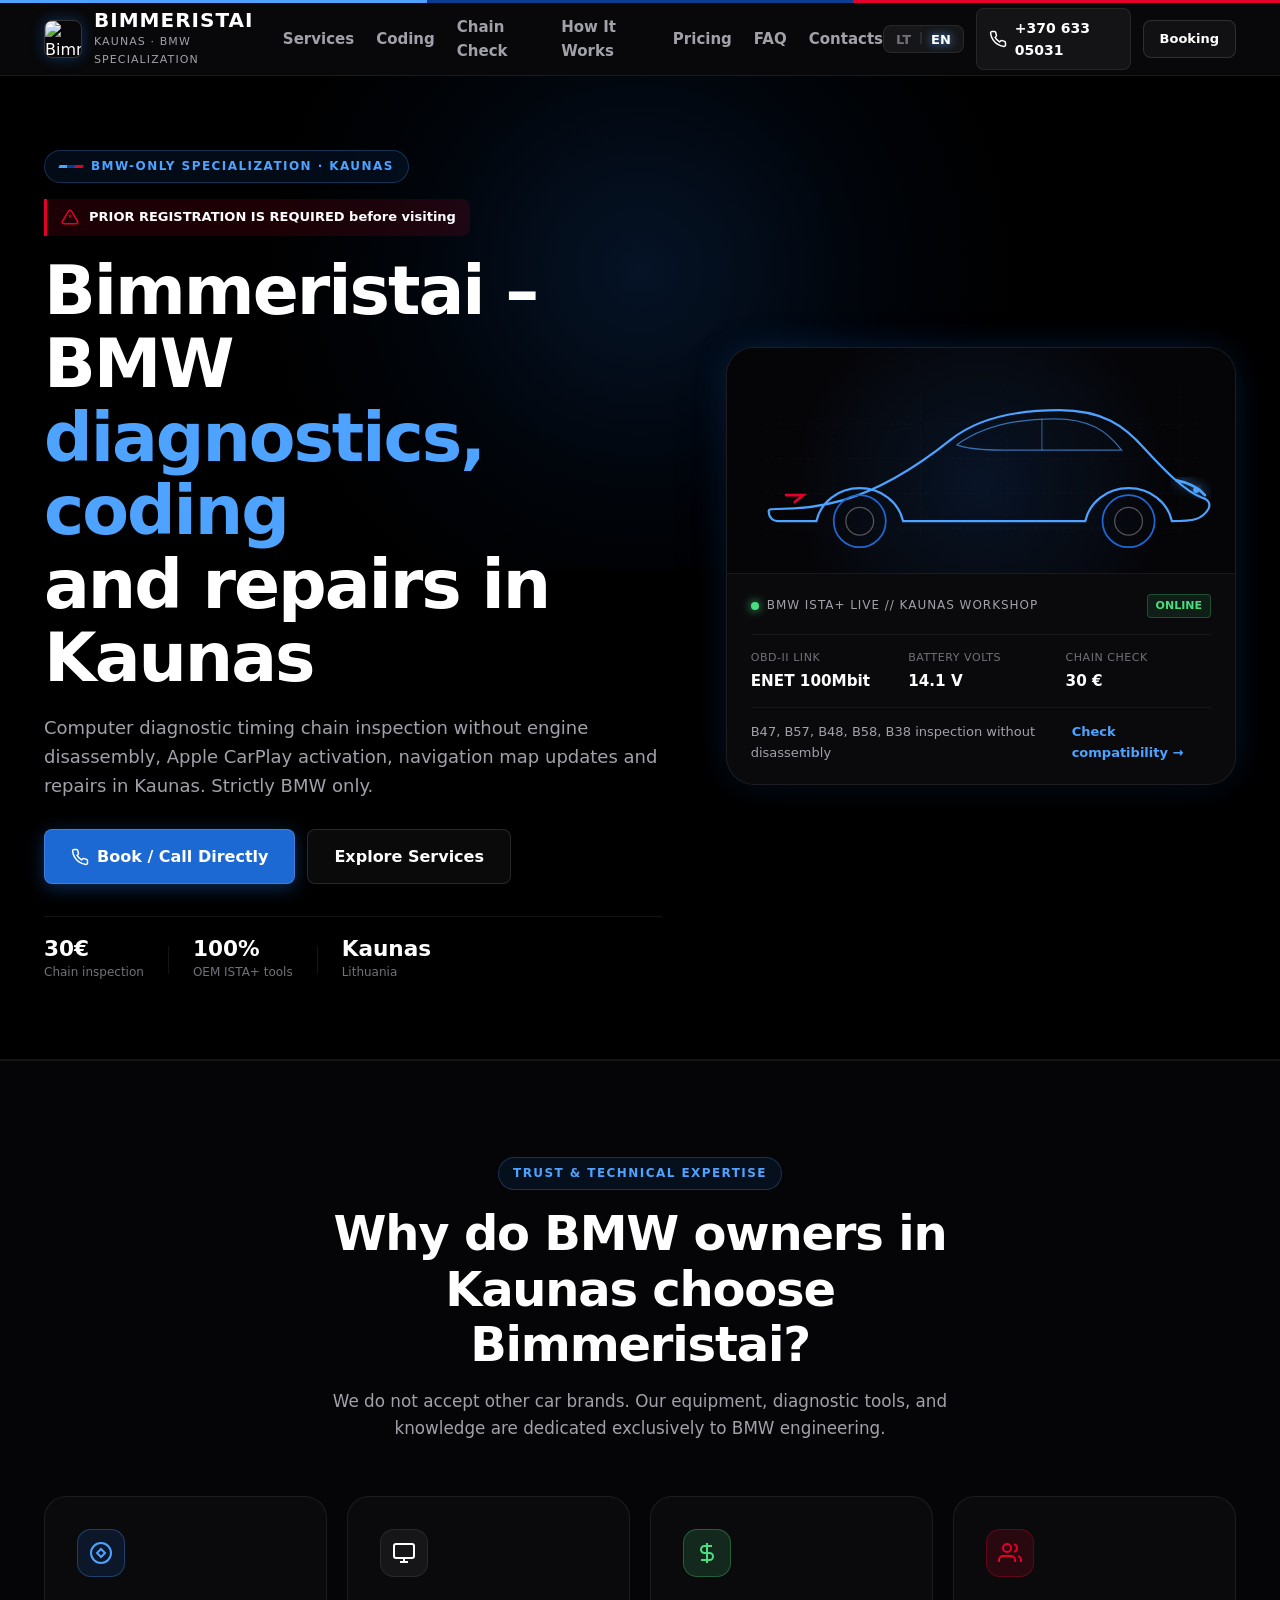
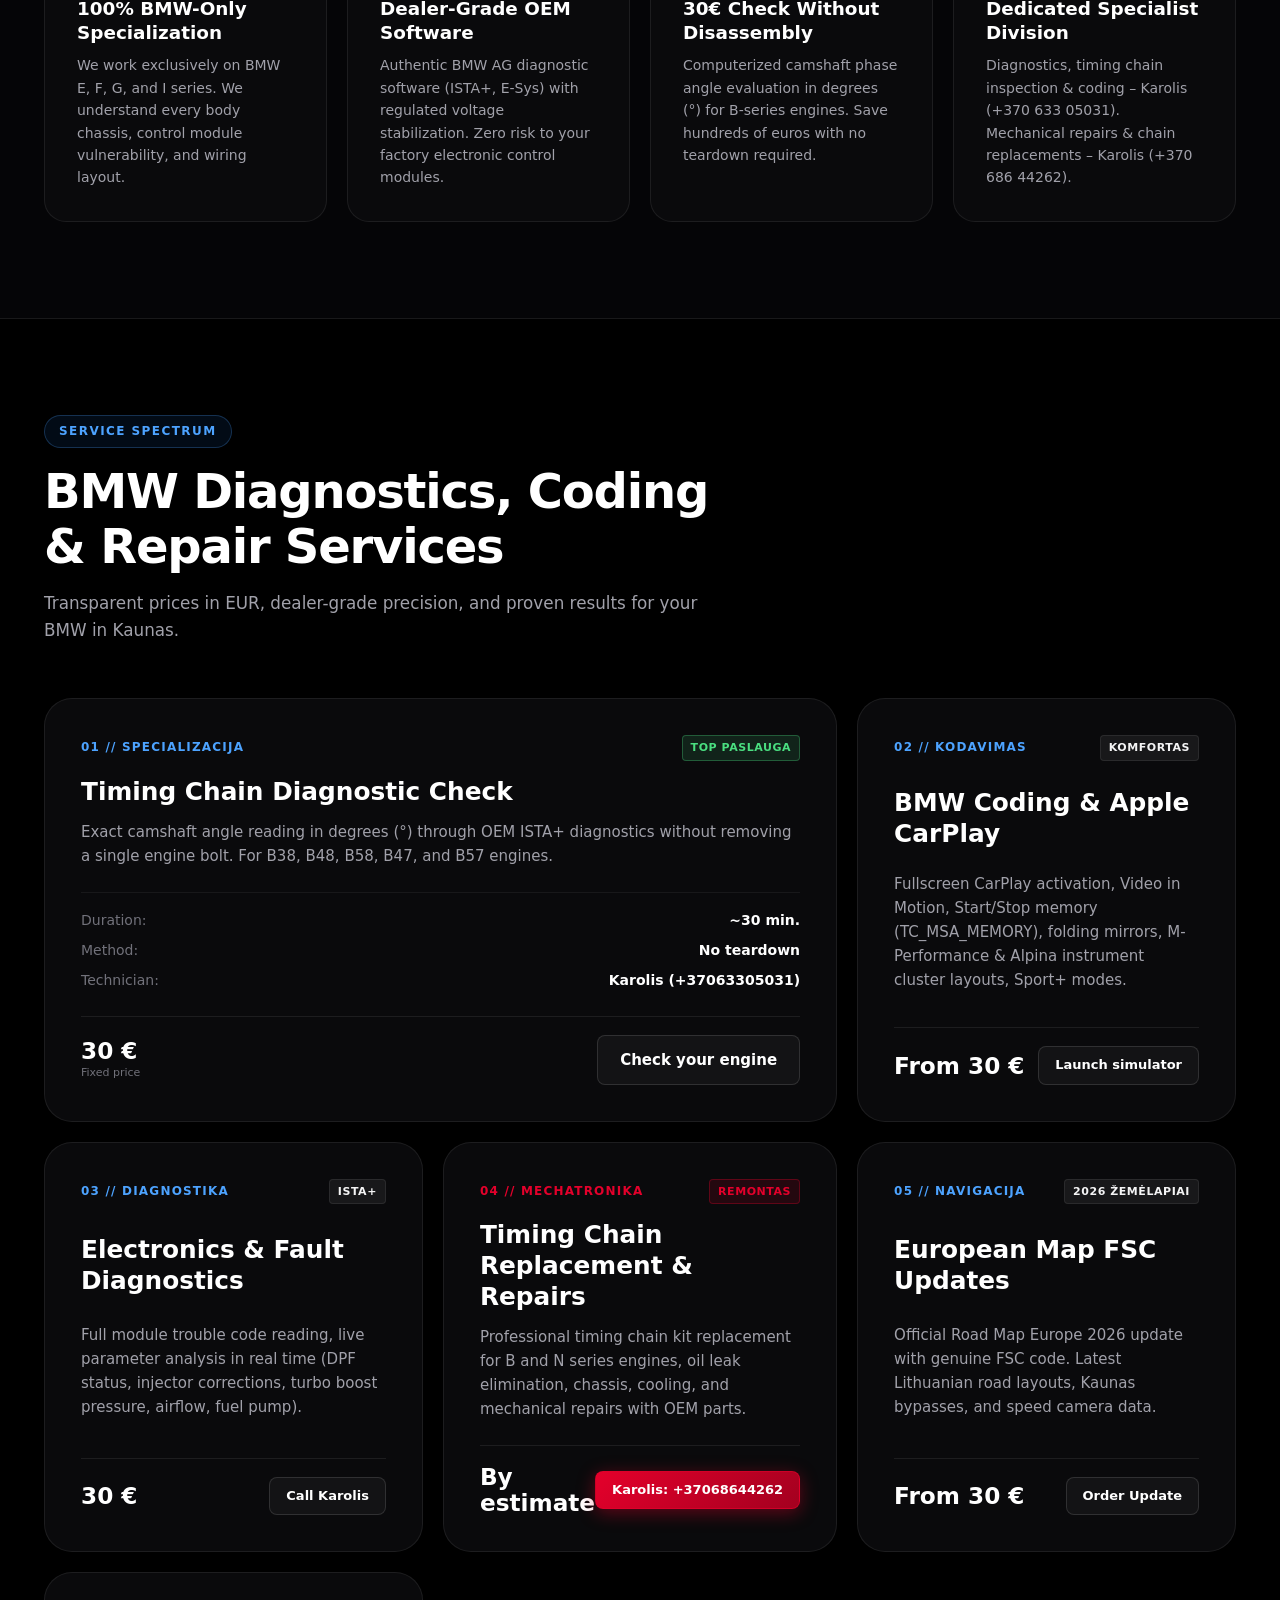
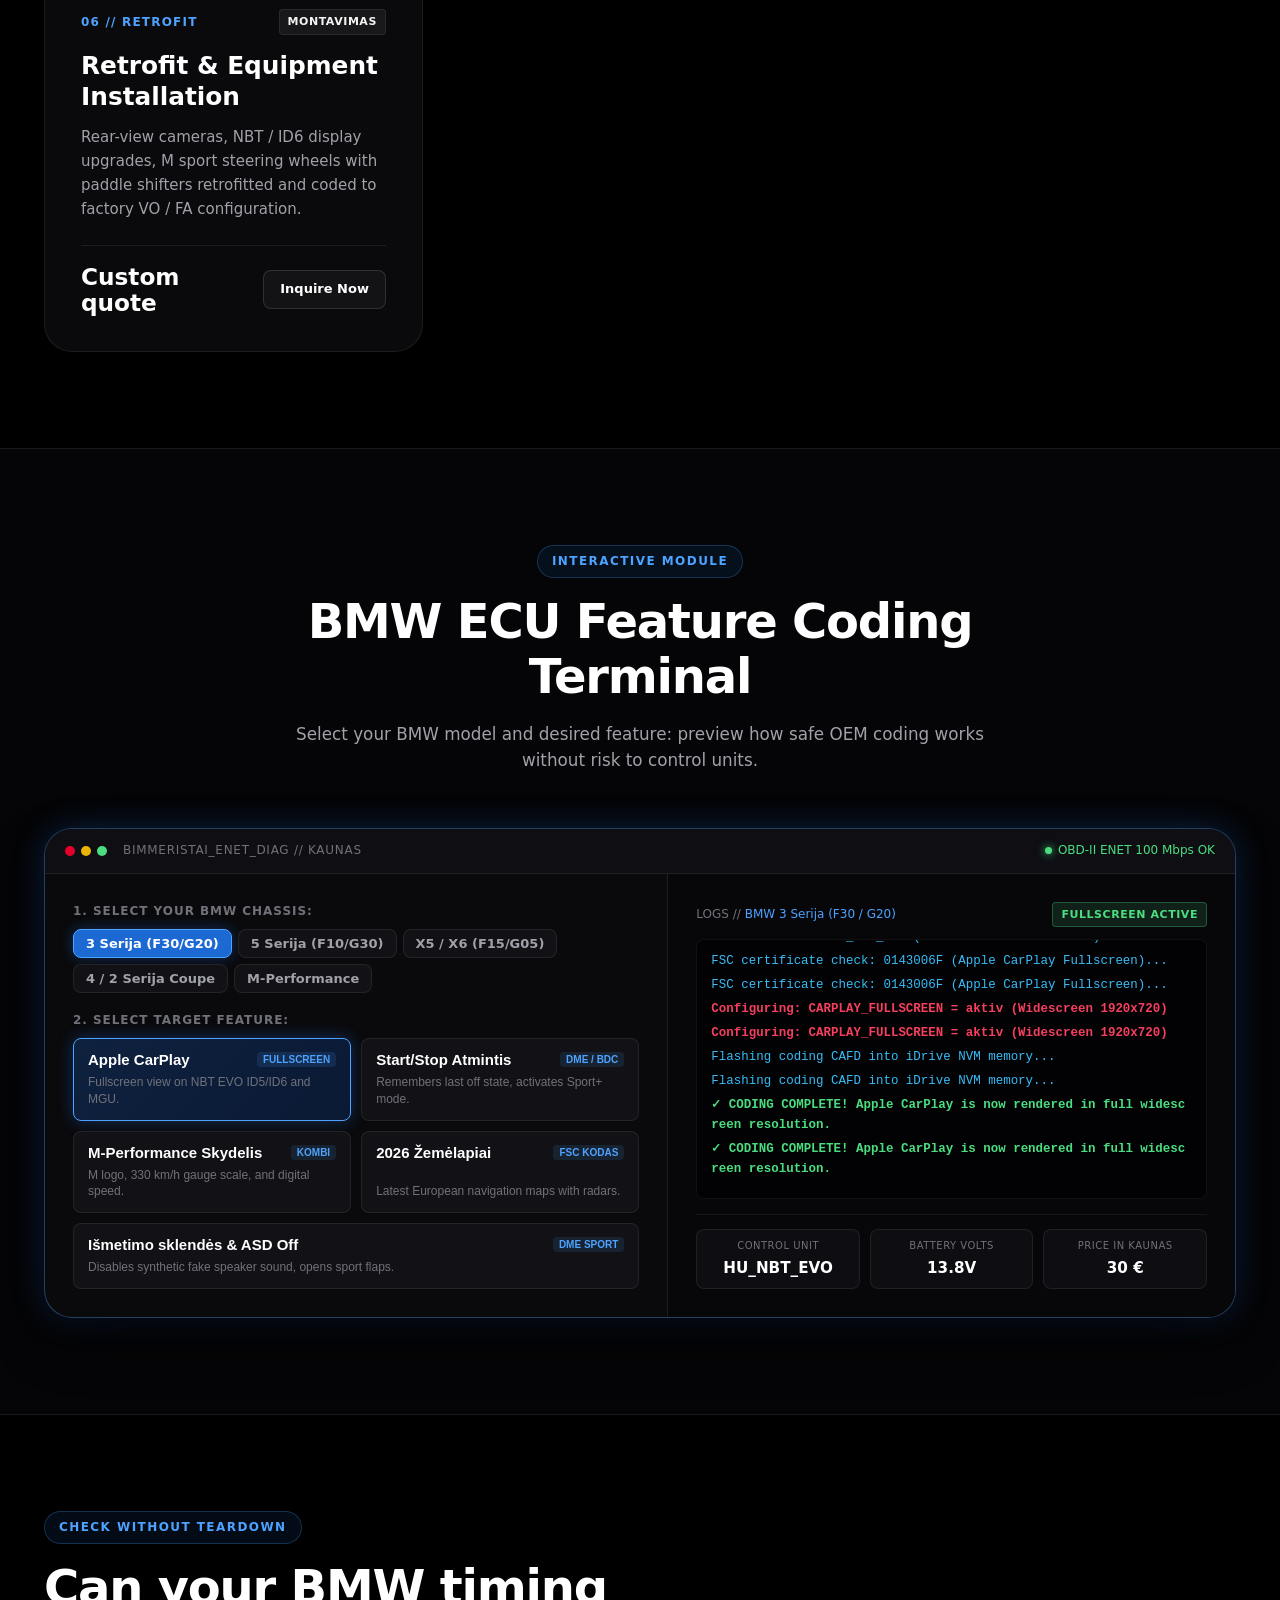
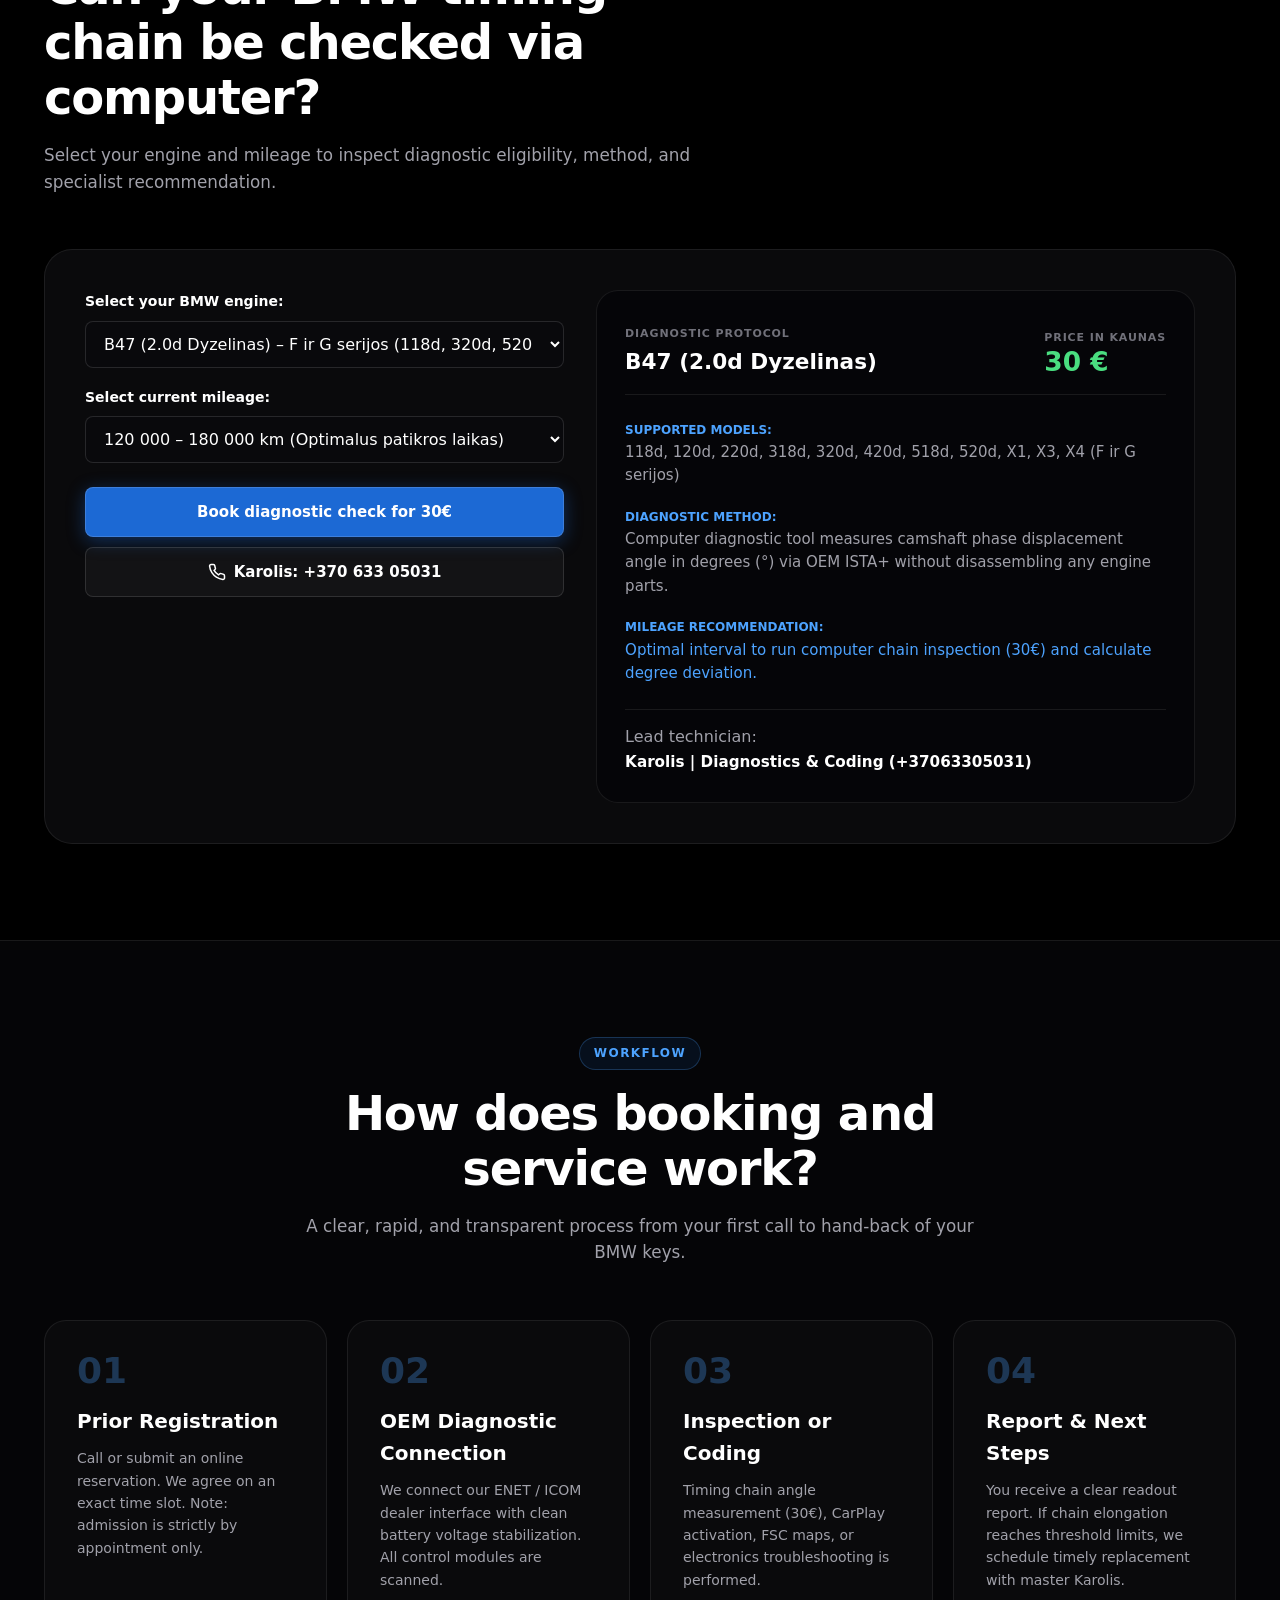
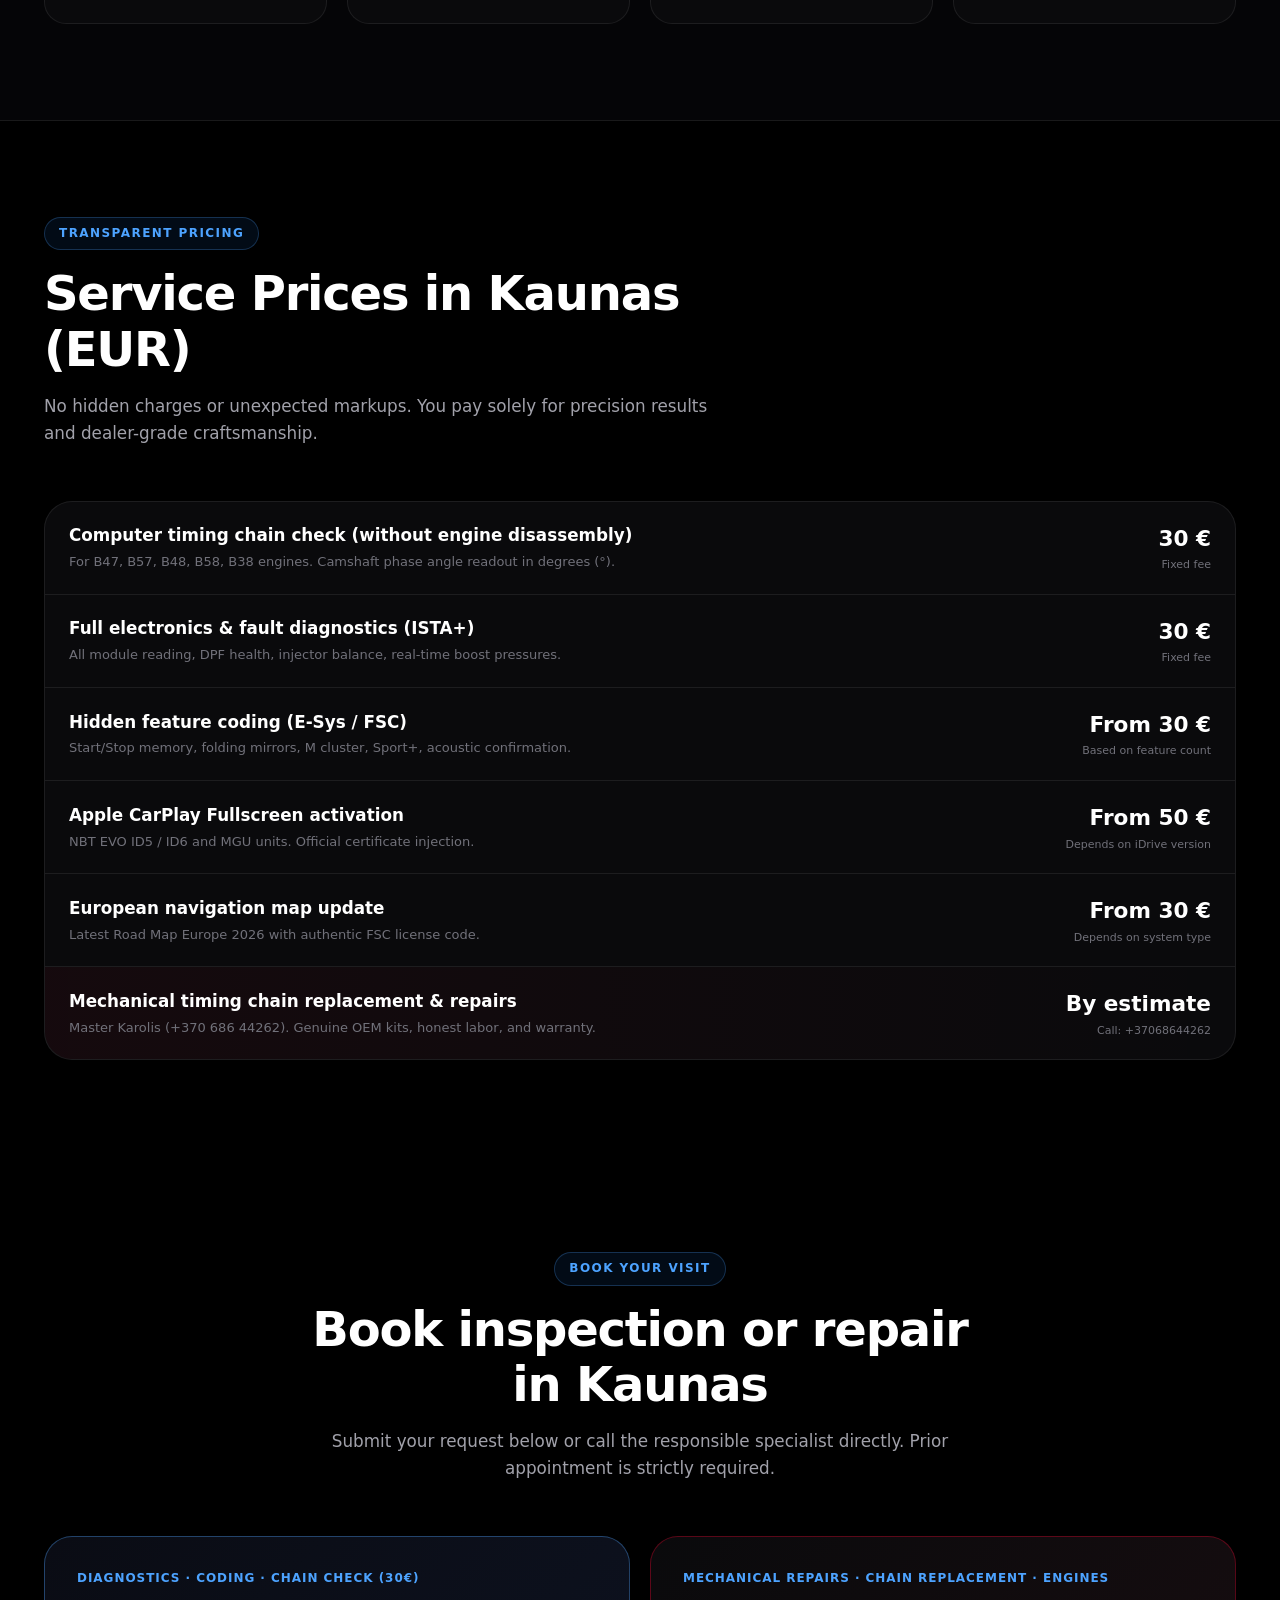
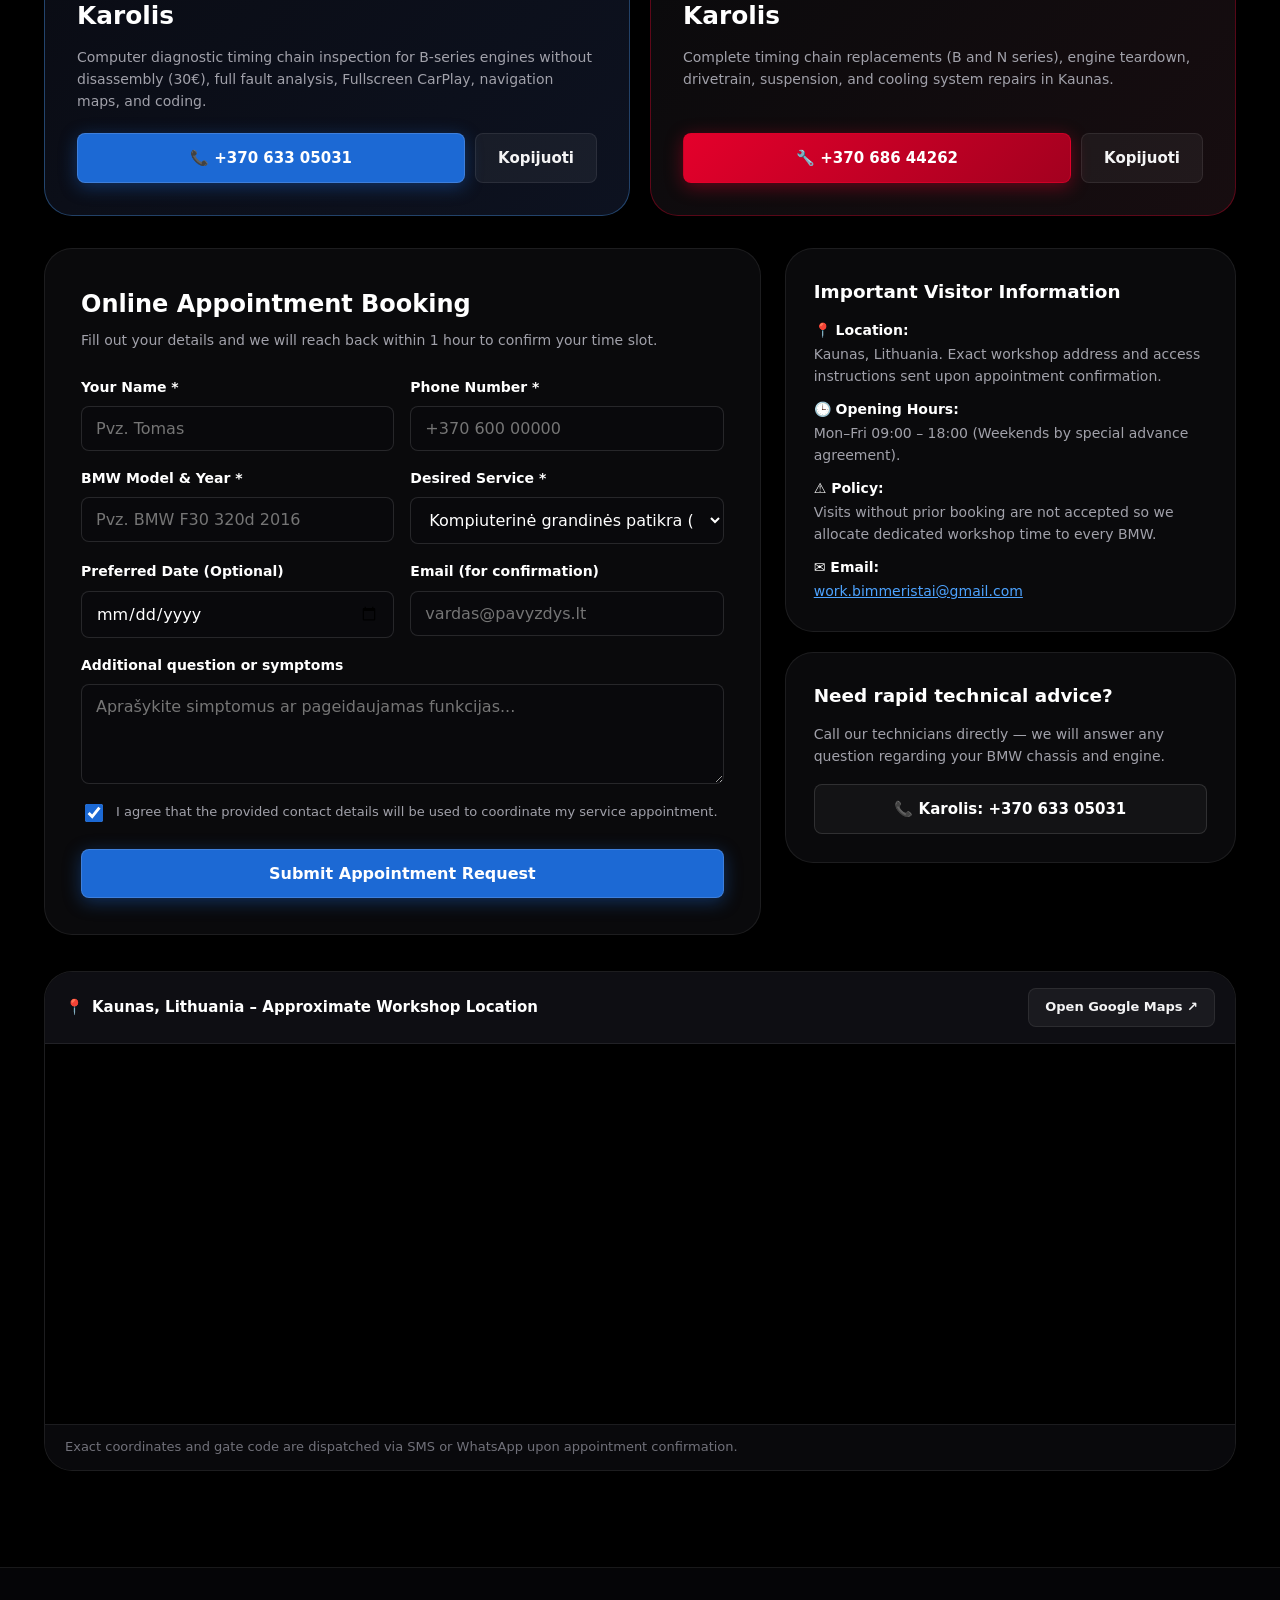
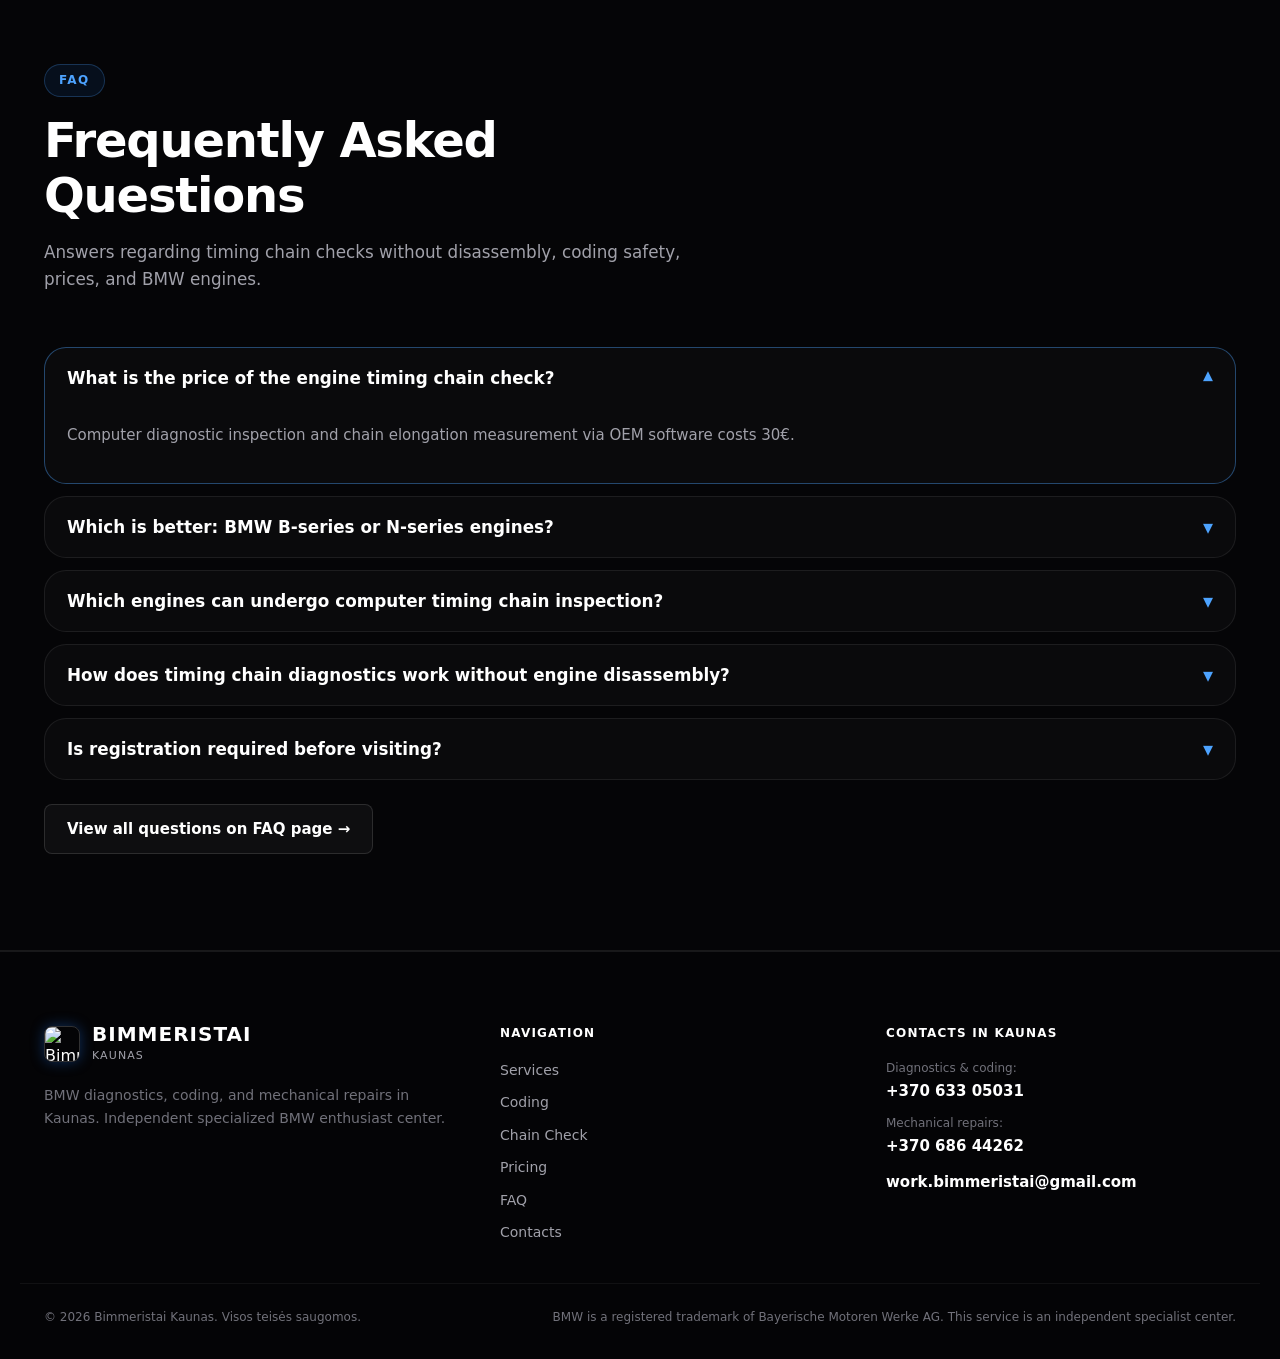
==== commit 4e77c27b: "refactor: remove reviews section from website Deleted the reviews component and its associated asset" ====
--- a/index.html
+++ b/index.html
@@ -92,7 +92,6 @@
           <a href="#chain-check" class="nav-item" data-i18n="nav_chain">Grandinės patikra</a>
           <a href="#how-it-works" class="nav-item" data-i18n="nav_steps">Kaip dirbame</a>
           <a href="#pricing" class="nav-item" data-i18n="nav_prices">Kainoraštis</a>
-          <a href="#reviews" class="nav-item" data-i18n="nav_reviews">Atsiliepimai</a>
           <a href="faq.html" class="nav-item" data-i18n="nav_faq">D.U.K.</a>
           <a href="contacts.html" class="nav-item" data-i18n="nav_contacts">Kontaktai</a>
         </nav>
@@ -120,44 +119,72 @@
           <!-- Hamburgeris mobiliam -->
           <button
             type="button"
-            class="hamburger-btn"
+            class="burger-btn"
             id="mobile-nav-toggle"
             aria-label="Atverti meniu"
             aria-expanded="false"
+            aria-controls="mobile-menu"
           >
-            <span></span>
-            <span></span>
-            <span></span>
+            <span class="burger-line"></span>
+            <span class="burger-line"></span>
+            <span class="burger-line"></span>
           </button>
         </div>
       </div>
 
       <!-- Mobilus visas ekranas / išskleidžiamas meniu -->
-      <div class="mobile-drawer" id="mobile-nav-drawer" aria-hidden="true">
-        <div class="mobile-drawer-inner">
-          <nav class="mobile-nav-links" aria-label="Mobili navigacija">
-            <a href="#services" class="mobile-link" data-i18n="nav_services">Paslaugos</a>
-            <a href="#simulator" class="mobile-link" data-i18n="nav_simulator">Kodavimo simuliatorius</a>
-            <a href="#chain-check" class="mobile-link" data-i18n="nav_chain">Grandinės patikra (30€)</a>
-            <a href="#how-it-works" class="mobile-link" data-i18n="nav_steps">Kaip dirbame</a>
-            <a href="#pricing" class="mobile-link" data-i18n="nav_prices">Kainoraštis</a>
-            <a href="#reviews" class="mobile-link" data-i18n="nav_reviews">Atsiliepimai</a>
-            <a href="faq.html" class="mobile-link" data-i18n="nav_faq">D.U.K.</a>
-            <a href="contacts.html" class="mobile-link" data-i18n="nav_contacts">Kontaktai</a>
+      <div
+        class="mobile-menu-overlay"
+        id="mobile-menu"
+        role="dialog"
+        aria-modal="true"
+        aria-label="Mobili navigacija"
+        aria-hidden="true"
+      >
+        <div class="mobile-menu-inner">
+          <nav class="mobile-menu-nav" aria-label="Mobili navigacija">
+            <div class="mobile-menu-item">
+              <a href="index.html" class="mobile-menu-link active" data-nav-link="home" aria-current="page">
+                <span class="link-num">01</span>
+                <span class="link-label" data-i18n="nav_home">Pradžia</span>
+              </a>
+            </div>
+            <div class="mobile-menu-item">
+              <a href="faq.html" class="mobile-menu-link" data-nav-link="faq">
+                <span class="link-num">02</span>
+                <span class="link-label" data-i18n="nav_faq">D.U.K.</span>
+              </a>
+            </div>
+            <div class="mobile-menu-item">
+              <a href="contacts.html" class="mobile-menu-link" data-nav-link="contacts">
+                <span class="link-num">03</span>
+                <span class="link-label" data-i18n="nav_contacts">Kontaktai</span>
+              </a>
+            </div>
+            <div class="mobile-menu-item">
+              <a href="#booking" class="mobile-menu-link" data-nav-link="book">
+                <span class="link-num">04</span>
+                <span class="link-label" data-i18n="nav_book">Registracija</span>
+              </a>
+            </div>
           </nav>
 
-          <div class="mobile-drawer-footer">
-            <div class="mobile-drawer-contacts">
-              <a href="tel:+37063305031" class="btn btn-primary" style="width: 100%;">
-                <svg class="icon-svg" viewBox="0 0 24 24" fill="none" stroke="currentColor" stroke-width="2" aria-hidden="true"><path d="M22 16.92v3a2 2 0 0 1-2.18 2 19.79 19.79 0 0 1-8.63-3.07 19.5 19.5 0 0 1-6-6 19.79 19.79 0 0 1-3.07-8.67A2 2 0 0 1 4.11 2h3a2 2 0 0 1 2 1.72 12.84 12.84 0 0 0 .7 2.81 2 2 0 0 1-.45 2.11L8.09 9.91a16 16 0 0 0 6 6l1.27-1.27a2 2 0 0 1 2.11-.45 12.84 12.84 0 0 0 2.81.7A2 2 0 0 1 22 16.92z"/></svg>
-                <span>Karolis (Diagnostika): +370 633 05031</span>
-              </a>
-              <a href="tel:+37068644262" class="btn btn-secondary" style="width: 100%;">
-                <svg class="icon-svg" viewBox="0 0 24 24" fill="none" stroke="currentColor" stroke-width="2" aria-hidden="true"><path d="M14.7 6.3a1 1 0 0 0 0 1.4l1.6 1.6a1 1 0 0 0 1.4 0l3.77-3.77a6 6 0 0 1-7.94 7.94l-6.91 6.91a2.12 2.12 0 0 1-3-3l6.91-6.91a6 6 0 0 1 7.94-7.94l-3.76 3.76z"/></svg>
-                <span>Karolis (Remontas): +370 686 44262</span>
-              </a>
-              <a href="#booking" class="btn btn-white" style="width: 100%;" data-i18n="btn_book">
-                Registruotis vizitui
+          <div class="mobile-menu-footer">
+            <a href="tel:+37063305031" class="btn btn-primary mobile-call-btn">
+              <svg class="icon-svg" viewBox="0 0 24 24" fill="none" stroke="currentColor" stroke-width="2" aria-hidden="true"><path d="M22 16.92v3a2 2 0 0 1-2.18 2 19.79 19.79 0 0 1-8.63-3.07 19.5 19.5 0 0 1-6-6 19.79 19.79 0 0 1-3.07-8.67A2 2 0 0 1 4.11 2h3a2 2 0 0 1 2 1.72 12.84 12.84 0 0 0 .7 2.81 2 2 0 0 1-.45 2.11L8.09 9.91a16 16 0 0 0 6 6l1.27-1.27a2 2 0 0 1 2.11-.45 12.84 12.84 0 0 0 2.81.7A2 2 0 0 1 22 16.92z"/></svg>
+              <span data-i18n="mobile_call_primary">Skambinti: +370 633 05031</span>
+            </a>
+
+            <div class="mobile-bottom-row">
+              <div class="mobile-lang-switch" role="group" aria-label="Kalbos pasirinkimas / Language selection">
+                <button type="button" class="mobile-lang-btn active" data-lang-btn="lt">LT</button>
+                <span class="lang-sep">|</span>
+                <button type="button" class="mobile-lang-btn" data-lang-btn="en">EN</button>
+              </div>
+
+              <a href="tel:+37068644262" class="mobile-secondary-phone" title="Karolis (Remontas)">
+                <span data-i18n="mobile_repair_label">Remontas:</span>
+                <span class="font-tabular">+370 686 44262</span>
               </a>
             </div>
           </div>
@@ -851,69 +878,6 @@
               <div class="price-item-cost">
                 <span class="cost-val text-red font-tabular" data-i18n="pr_estimate">Pagal sąmatą</span>
                 <span class="cost-note" data-i18n="pr_repair_phone">Skambinti: +37068644262</span>
-              </div>
-            </div>
-          </div>
-        </div>
-      </section>
-
-      <!-- 7. REVIEWS (REALIŲ KLIENTŲ ATSILIEPIMAI) -->
-      <section class="section-pad section-dark" id="reviews">
-        <div class="container">
-          <div class="section-head text-center" data-reveal>
-            <span class="eyebrow-pill" data-i18n="reviews_eyebrow">KLIENTŲ ATSILIEPIMAI</span>
-            <h2 class="section-title" data-i18n="reviews_title">Ką apie mus sako BMW savininkai?</h2>
-            <p class="section-desc" data-i18n="reviews_desc">
-              Realūs atsiliepimai iš Kauno ir visos Lietuvos BMW vairuotojų.
-            </p>
-          </div>
-
-          <div class="reviews-grid">
-            <div class="review-box" data-reveal>
-              <div class="review-stars-row" aria-label="5 žvaigždutės">
-                ★★★★★
-              </div>
-              <p class="review-quote" data-i18n="rev_1_text">
-                „Prieš perkant BMW 530d G30 atvažiavau grandinės patikrai. Per pusvalandį Karolis kompiuteriu tiksliai parodė paskirstymo veleno poslinkį – viskas normos ribose. Sutaupiau krūvą pinigų ir rami galva!“
-              </p>
-              <div class="review-author-meta">
-                <div class="author-avatar font-tabular">TK</div>
-                <div>
-                  <div class="author-name">Tomas K.</div>
-                  <div class="author-vehicle font-tabular text-accent">BMW 530d G30</div>
-                </div>
-              </div>
-            </div>
-
-            <div class="review-box" data-reveal>
-              <div class="review-stars-row" aria-label="5 žvaigždutės">
-                ★★★★★
-              </div>
-              <p class="review-quote" data-i18n="rev_2_text">
-                „Aktyvavo Fullscreen CarPlay mano F30 su NBT EVO. Dar papildomai išjungė Start/Stop kankynę ir įjungė M-Performance animaciją skydelyje. Viskas atlikta greitai, kokybiškai ir aiškiai paaiškinta.“
-              </p>
-              <div class="review-author-meta">
-                <div class="author-avatar font-tabular">LM</div>
-                <div>
-                  <div class="author-name">Lukas M.</div>
-                  <div class="author-vehicle font-tabular text-accent">BMW 328i F30</div>
-                </div>
-              </div>
-            </div>
-
-            <div class="review-box" data-reveal>
-              <div class="review-stars-row" aria-label="5 žvaigždutės">
-                ★★★★★
-              </div>
-              <p class="review-quote" data-i18n="rev_3_text">
-                „Keičiau grandinių komplektą pas mechaniką Karolį po to, kai diagnostika parodė ribinį išsitampymą. Darbai atlikti idealiai, surinkta švariai, pateiktos visos senos detalės. Rekomenduoju visiems bimmeristams Kaune.“
-              </p>
-              <div class="review-author-meta">
-                <div class="author-avatar font-tabular">DP</div>
-                <div>
-                  <div class="author-name">Dainius P.</div>
-                  <div class="author-vehicle font-tabular text-accent">BMW X5 F15 30d</div>
-                </div>
               </div>
             </div>
           </div>
--- a/style.css
+++ b/style.css
@@ -459,93 +459,382 @@
   }
 }
 
-/* Hamburgeris */
+/* ---------------------------------------------------- */
+/* 5.1 MOBILUS BURGER MYGTUKAS IR PILNO EKRANO MENIU    */
+/* ---------------------------------------------------- */
+
+/* Burger mygtukas (Top-right, min 48x48px tap target) */
+.burger-btn,
 .hamburger-btn {
   display: flex;
   flex-direction: column;
   justify-content: center;
-  gap: 5px;
-  width: 42px;
-  height: 42px;
+  align-items: center;
+  gap: 6px;
+  min-width: 48px;
+  min-height: 48px;
+  width: 48px;
+  height: 48px;
+  padding: 12px 10px;
   background: rgba(255, 255, 255, 0.05);
   border: 1px solid var(--border-hairline);
   border-radius: var(--radius-sm);
-  padding: 9px;
   cursor: pointer;
-}
-
-@media (min-width: 960px) {
-  .hamburger-btn {
-    display: none;
-  }
-}
-
+  position: relative;
+  z-index: 1003;
+  margin-right: env(safe-area-inset-right, 0px);
+  -webkit-tap-highlight-color: transparent;
+  outline: none;
+  transition: transform 150ms cubic-bezier(.2, .8, .2, 1), background-color 200ms ease, border-color 200ms ease;
+}
+
+.burger-btn:hover,
+.hamburger-btn:hover {
+  background: rgba(255, 255, 255, 0.1);
+  border-color: rgba(77, 163, 255, 0.3);
+}
+
+.burger-btn:active,
+.hamburger-btn:active {
+  transform: scale(0.92);
+}
+
+.burger-btn:focus-visible,
+.hamburger-btn:focus-visible {
+  outline: 2px solid #1C69D4;
+  outline-offset: 3px;
+  box-shadow: 0 0 0 4px rgba(28, 105, 212, 0.35);
+}
+
+/* 3 plonos linijos, kurios transformuojasi į "X" per transform ir opacity */
+.burger-btn span,
+.burger-btn .burger-line,
 .hamburger-btn span {
-  width: 100%;
+  display: block;
+  width: 24px;
   height: 2px;
-  background: #ffffff;
+  background-color: #ffffff;
   border-radius: 2px;
-  transition: transform var(--transition), opacity var(--transition);
-}
-
+  transform-origin: center;
+  transition: transform 400ms cubic-bezier(.2, .8, .2, 1), opacity 400ms cubic-bezier(.2, .8, .2, 1);
+  will-change: transform, opacity;
+}
+
+/* Morfas į "X" */
+.burger-btn[aria-expanded="true"] span:nth-child(1),
+.burger-btn[aria-expanded="true"] .burger-line:nth-child(1),
+.burger-btn.is-active span:nth-child(1),
 .hamburger-btn[aria-expanded="true"] span:nth-child(1) {
-  transform: translateY(7px) rotate(45deg);
-}
-
+  transform: translateY(8px) rotate(45deg);
+}
+
+.burger-btn[aria-expanded="true"] span:nth-child(2),
+.burger-btn[aria-expanded="true"] .burger-line:nth-child(2),
+.burger-btn.is-active span:nth-child(2),
 .hamburger-btn[aria-expanded="true"] span:nth-child(2) {
   opacity: 0;
-}
-
+  transform: scaleX(0);
+}
+
+.burger-btn[aria-expanded="true"] span:nth-child(3),
+.burger-btn[aria-expanded="true"] .burger-line:nth-child(3),
+.burger-btn.is-active span:nth-child(3),
 .hamburger-btn[aria-expanded="true"] span:nth-child(3) {
-  transform: translateY(-7px) rotate(-45deg);
-}
-
-/* Mobilus išskleidžiamas meniu */
+  transform: translateY(-8px) rotate(-45deg);
+}
+
+/* Pilno ekrano juodas meniu užsklanda (Full-screen black overlay su mėlynu švytėjimu) */
+.mobile-menu-overlay,
 .mobile-drawer {
-  display: none;
   position: fixed;
-  top: 75px;
+  inset: 0;
+  top: 0;
   left: 0;
   right: 0;
   bottom: 0;
-  background: rgba(0, 0, 0, 0.98);
-  backdrop-filter: blur(24px);
-  -webkit-backdrop-filter: blur(24px);
-  z-index: 99;
+  width: 100vw;
+  height: 100vh;
+  height: 100dvh;
+  background-color: #000000;
+  background-image: radial-gradient(circle at 50% 25%, rgba(28, 105, 212, 0.22) 0%, rgba(11, 61, 145, 0.08) 50%, #000000 85%);
+  z-index: 1000;
+  box-sizing: border-box;
+  padding-top: calc(75px + env(safe-area-inset-top, 0px));
+  padding-bottom: calc(24px + env(safe-area-inset-bottom, 0px));
+  padding-left: max(24px, env(safe-area-inset-left, 0px));
+  padding-right: max(24px, env(safe-area-inset-right, 0px));
   overflow-y: auto;
-  border-top: 1px solid var(--border-hairline);
-}
-
+  -webkit-overflow-scrolling: touch;
+  display: flex;
+  flex-direction: column;
+  justify-content: space-between;
+  opacity: 0;
+  visibility: hidden;
+  pointer-events: none;
+  transform: translateY(-8px);
+  transition: opacity 300ms cubic-bezier(.2, .8, .2, 1), transform 300ms cubic-bezier(.2, .8, .2, 1), visibility 300ms cubic-bezier(.2, .8, .2, 1);
+}
+
+.mobile-menu-overlay.is-open,
 .mobile-drawer.open {
-  display: block;
-}
-
+  opacity: 1;
+  visibility: visible;
+  pointer-events: auto;
+  transform: translateY(0);
+}
+
+/* Kai meniu atvertas, užtikriname teisingą sluoksniavimą */
+body.mobile-menu-open .site-header {
+  z-index: 1002;
+}
+
+.mobile-menu-inner,
 .mobile-drawer-inner {
-  padding: 24px 20px calc(80px + env(safe-area-inset-bottom, 0px)) 20px;
+  width: 100%;
+  max-width: 520px;
+  margin: 0 auto;
+  min-height: 100%;
   display: flex;
   flex-direction: column;
-  gap: 28px;
-}
-
+  justify-content: space-between;
+  gap: 32px;
+  box-sizing: border-box;
+}
+
+/* Navigacijos nuorodos */
+.mobile-menu-nav,
 .mobile-nav-links {
+  display: flex;
+  flex-direction: column;
+  gap: 6px;
+  padding-top: 10px;
+}
+
+/* Nuorodų elementai su pakopiniu (staggered) atsiradimu */
+.mobile-menu-item {
+  opacity: 0;
+  transform: translateY(12px);
+  transition: opacity 320ms cubic-bezier(.2, .8, .2, 1), transform 320ms cubic-bezier(.2, .8, .2, 1);
+}
+
+.mobile-menu-overlay.is-open .mobile-menu-item:nth-child(1),
+.mobile-drawer.open .mobile-menu-item:nth-child(1) {
+  opacity: 1;
+  transform: translateY(0);
+  transition-delay: 60ms;
+}
+
+.mobile-menu-overlay.is-open .mobile-menu-item:nth-child(2),
+.mobile-drawer.open .mobile-menu-item:nth-child(2) {
+  opacity: 1;
+  transform: translateY(0);
+  transition-delay: 130ms;
+}
+
+.mobile-menu-overlay.is-open .mobile-menu-item:nth-child(3),
+.mobile-drawer.open .mobile-menu-item:nth-child(3) {
+  opacity: 1;
+  transform: translateY(0);
+  transition-delay: 200ms;
+}
+
+.mobile-menu-overlay.is-open .mobile-menu-item:nth-child(4),
+.mobile-drawer.open .mobile-menu-item:nth-child(4) {
+  opacity: 1;
+  transform: translateY(0);
+  transition-delay: 270ms;
+}
+
+.mobile-menu-overlay.is-open .mobile-menu-footer,
+.mobile-drawer.open .mobile-menu-footer {
+  opacity: 1;
+  transform: translateY(0);
+  transition-delay: 340ms;
+}
+
+/* Didelės nuorodos (clamp 32-48px, bold grotesque, tight tracking) */
+.mobile-menu-link {
+  display: flex;
+  align-items: baseline;
+  gap: 16px;
+  padding: 12px 0;
+  text-decoration: none;
+  color: #ffffff;
+  border-bottom: 1px solid rgba(255, 255, 255, 0.07);
+  -webkit-tap-highlight-color: transparent;
+  transition: color 200ms ease, border-color 200ms ease, transform 200ms ease;
+}
+
+.mobile-menu-link:hover {
+  color: var(--bmw-light-blue);
+  border-color: rgba(77, 163, 255, 0.35);
+  transform: translateX(4px);
+}
+
+.mobile-menu-link:focus-visible {
+  outline: 2px solid #1C69D4;
+  outline-offset: 4px;
+  border-radius: 4px;
+}
+
+.mobile-menu-link .link-num {
+  font-family: inherit;
+  font-size: 0.875rem;
+  font-weight: 700;
+  color: #1C69D4;
+  letter-spacing: 0.05em;
+  font-variant-numeric: tabular-nums;
+  flex-shrink: 0;
+}
+
+.mobile-menu-link .link-label {
+  font-size: clamp(32px, 7.5vw, 48px);
+  font-weight: 800;
+  letter-spacing: -0.03em;
+  line-height: 1.1;
+  text-transform: uppercase;
+  color: inherit;
+}
+
+/* Aktyvus puslapis */
+.mobile-menu-link[aria-current="page"],
+.mobile-menu-link.active {
+  color: var(--bmw-light-blue);
+  border-bottom-color: rgba(77, 163, 255, 0.4);
+}
+
+.mobile-menu-link[aria-current="page"] .link-num,
+.mobile-menu-link.active .link-num {
+  color: #ffffff;
+}
+
+.mobile-menu-link[aria-current="page"] .link-label,
+.mobile-menu-link.active .link-label {
+  position: relative;
+}
+
+.mobile-menu-link[aria-current="page"] .link-label::after,
+.mobile-menu-link.active .link-label::after {
+  content: '';
+  display: inline-block;
+  width: 8px;
+  height: 8px;
+  border-radius: 50%;
+  background: #1C69D4;
+  box-shadow: 0 0 10px #1C69D4;
+  margin-left: 12px;
+  vertical-align: middle;
+}
+
+/* Apatinė dalis (Bottom area) */
+.mobile-menu-footer {
   display: flex;
   flex-direction: column;
   gap: 16px;
-}
-
-.mobile-link {
-  font-size: 1.25rem;
+  padding-top: 16px;
+  opacity: 0;
+  transform: translateY(12px);
+  transition: opacity 320ms cubic-bezier(.2, .8, .2, 1), transform 320ms cubic-bezier(.2, .8, .2, 1);
+}
+
+.mobile-call-btn {
+  width: 100%;
+  min-height: 52px;
+  font-size: 1rem;
   font-weight: 700;
-  color: #ffffff;
+  box-shadow: 0 4px 20px var(--bmw-blue-glow);
+}
+
+.mobile-bottom-row {
+  display: flex;
+  align-items: center;
+  justify-content: space-between;
+  gap: 16px;
+  padding: 12px 16px;
+  background: rgba(255, 255, 255, 0.04);
+  border: 1px solid var(--border-hairline);
+  border-radius: var(--radius-sm);
+}
+
+.mobile-lang-switch {
+  display: inline-flex;
+  align-items: center;
+  gap: 4px;
+}
+
+.mobile-lang-btn {
+  background: transparent;
+  border: 1px solid transparent;
+  color: var(--text-dim);
+  font-family: inherit;
+  font-weight: 700;
+  font-size: 0.875rem;
+  cursor: pointer;
+  padding: 6px 12px;
+  border-radius: 4px;
+  -webkit-tap-highlight-color: transparent;
+  transition: all var(--transition);
+}
+
+.mobile-lang-btn:hover {
+  color: #ffffff;
+}
+
+.mobile-lang-btn:focus-visible {
+  outline: 2px solid #1C69D4;
+}
+
+.mobile-lang-btn.active {
+  color: #ffffff;
+  background: rgba(28, 105, 212, 0.25);
+  border-color: rgba(77, 163, 255, 0.4);
+  box-shadow: 0 0 10px rgba(28, 105, 212, 0.3);
+}
+
+.mobile-secondary-phone {
+  display: inline-flex;
+  align-items: center;
+  gap: 6px;
+  font-size: 0.8125rem;
+  color: var(--text-muted);
   text-decoration: none;
-  padding: 6px 0;
-  border-bottom: 1px solid rgba(255, 255, 255, 0.05);
-}
-
-.mobile-drawer-contacts {
-  display: flex;
-  flex-direction: column;
-  gap: 12px;
+  transition: color var(--transition);
+  -webkit-tap-highlight-color: transparent;
+}
+
+.mobile-secondary-phone:hover {
+  color: #ffffff;
+}
+
+.mobile-secondary-phone:focus-visible {
+  outline: 2px solid #1C69D4;
+}
+
+/* Paslėpti ant desktop ekrano (>= 960px) */
+@media (min-width: 960px) {
+  .burger-btn,
+  .hamburger-btn,
+  .mobile-menu-overlay,
+  .mobile-drawer {
+    display: none !important;
+  }
+}
+
+/* Reduced motion palaikymas */
+@media (prefers-reduced-motion: reduce) {
+  .burger-btn,
+  .hamburger-btn,
+  .burger-btn span,
+  .burger-btn .burger-line,
+  .hamburger-btn span,
+  .mobile-menu-overlay,
+  .mobile-drawer,
+  .mobile-menu-item,
+  .mobile-menu-footer,
+  .mobile-menu-link {
+    transition: none !important;
+    animation: none !important;
+  }
 }
 
 /* 6. HERO SEKCIJA */
@@ -1578,76 +1867,7 @@
   color: var(--text-subtle);
 }
 
-/* 15. REVIEWS */
-.reviews-grid {
-  display: grid;
-  grid-template-columns: 1fr;
-  gap: 20px;
-}
-
-@media (min-width: 768px) {
-  .reviews-grid {
-    grid-template-columns: repeat(3, 1fr);
-  }
-}
-
-.review-box {
-  background: var(--bg-card);
-  border: 1px solid var(--border-hairline);
-  border-radius: var(--radius-lg);
-  padding: clamp(24px, 3vw, 32px);
-  display: flex;
-  flex-direction: column;
-  justify-content: space-between;
-}
-
-.review-stars-row {
-  color: #f59e0b;
-  font-size: 1.15rem;
-  letter-spacing: 3px;
-  margin-bottom: 14px;
-}
-
-.review-quote {
-  font-size: 0.9375rem;
-  line-height: 1.6;
-  color: var(--text-lead);
-  margin: 0 0 20px 0;
-}
-
-.review-author-meta {
-  display: flex;
-  align-items: center;
-  gap: 12px;
-  border-top: 1px solid rgba(255, 255, 255, 0.06);
-  padding-top: 14px;
-}
-
-.author-avatar {
-  width: 40px;
-  height: 40px;
-  border-radius: 50%;
-  background: rgba(28, 105, 212, 0.2);
-  color: var(--bmw-light-blue);
-  border: 1px solid rgba(77, 163, 255, 0.3);
-  display: flex;
-  align-items: center;
-  justify-content: center;
-  font-weight: 800;
-  font-size: 0.875rem;
-}
-
-.author-name {
-  font-size: 0.95rem;
-  font-weight: 700;
-  color: #ffffff;
-}
-
-.author-vehicle {
-  font-size: 0.75rem;
-}
-
-/* 16. SPECIALISTS CALL CARDS & BOOKING FORM */
+/* 15. SPECIALISTS CALL CARDS & BOOKING FORM */
 .specialists-call-grid {
   display: grid;
   grid-template-columns: 1fr;
